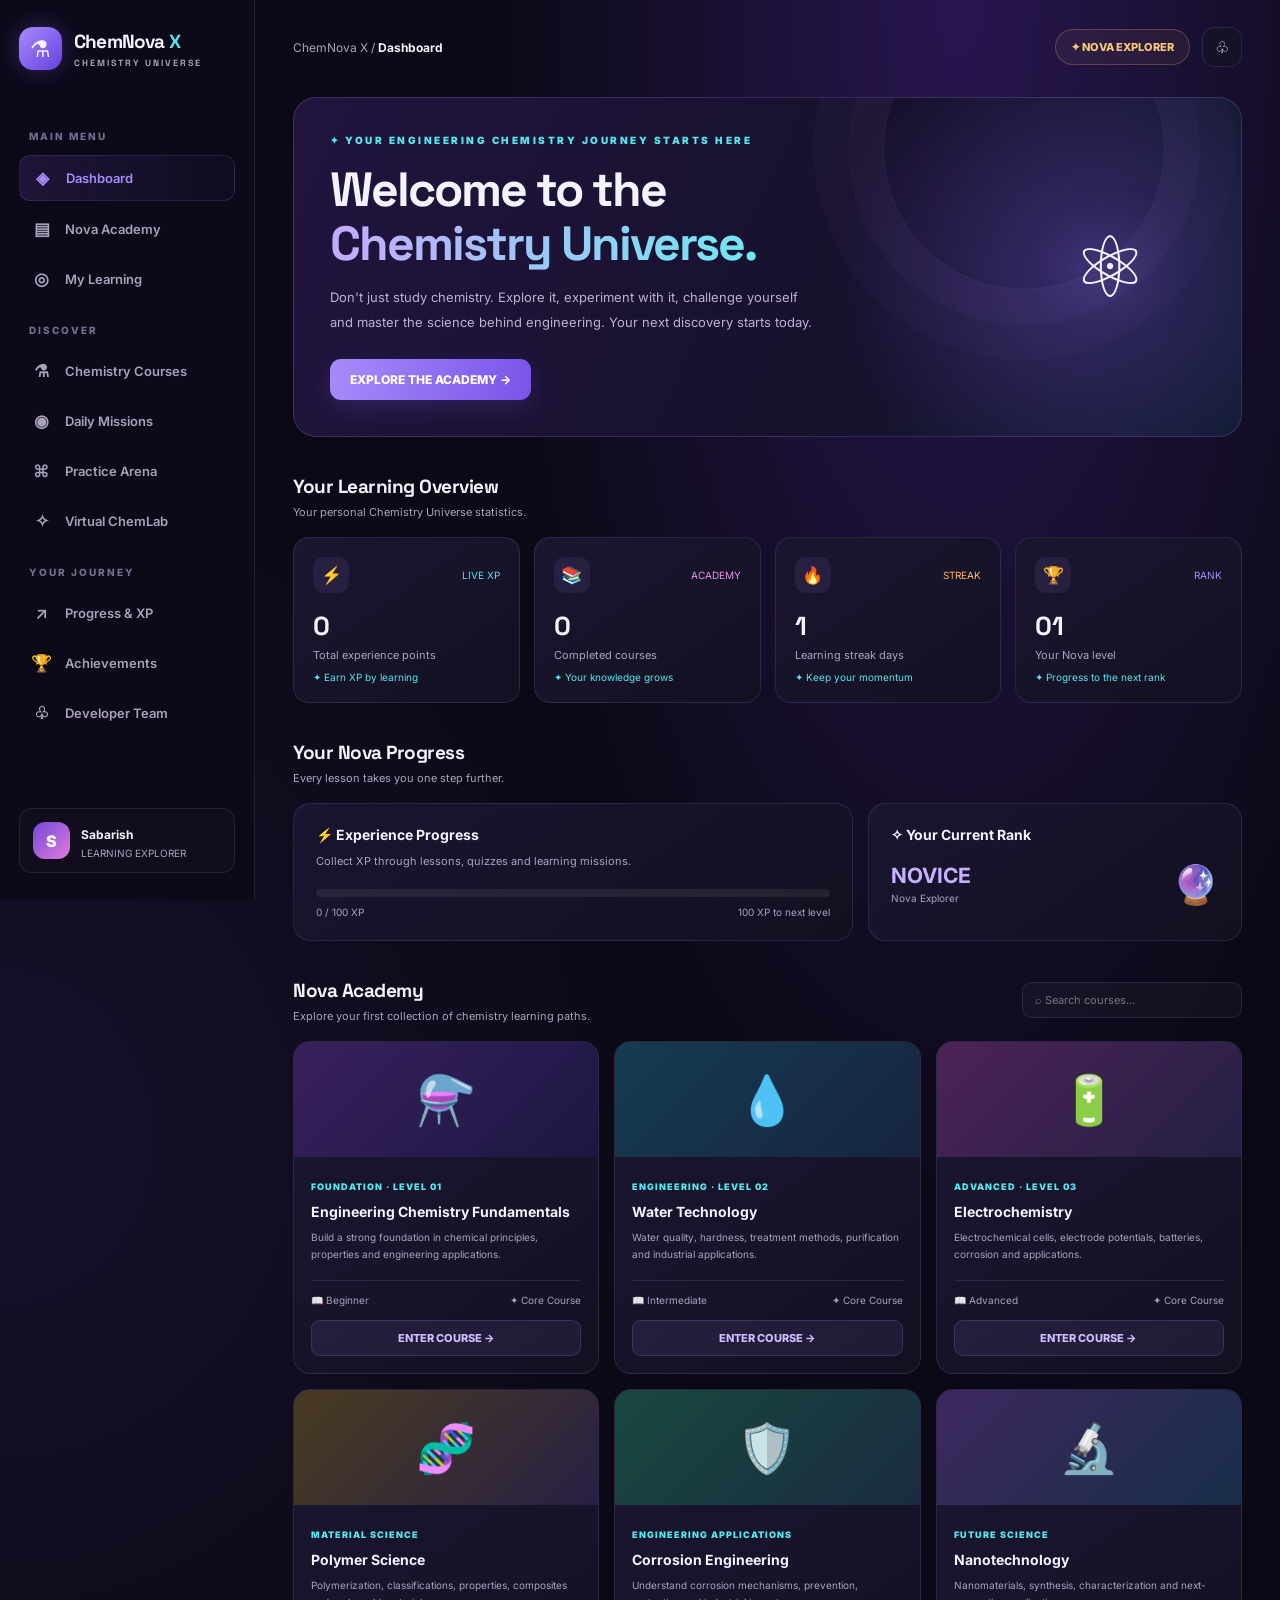
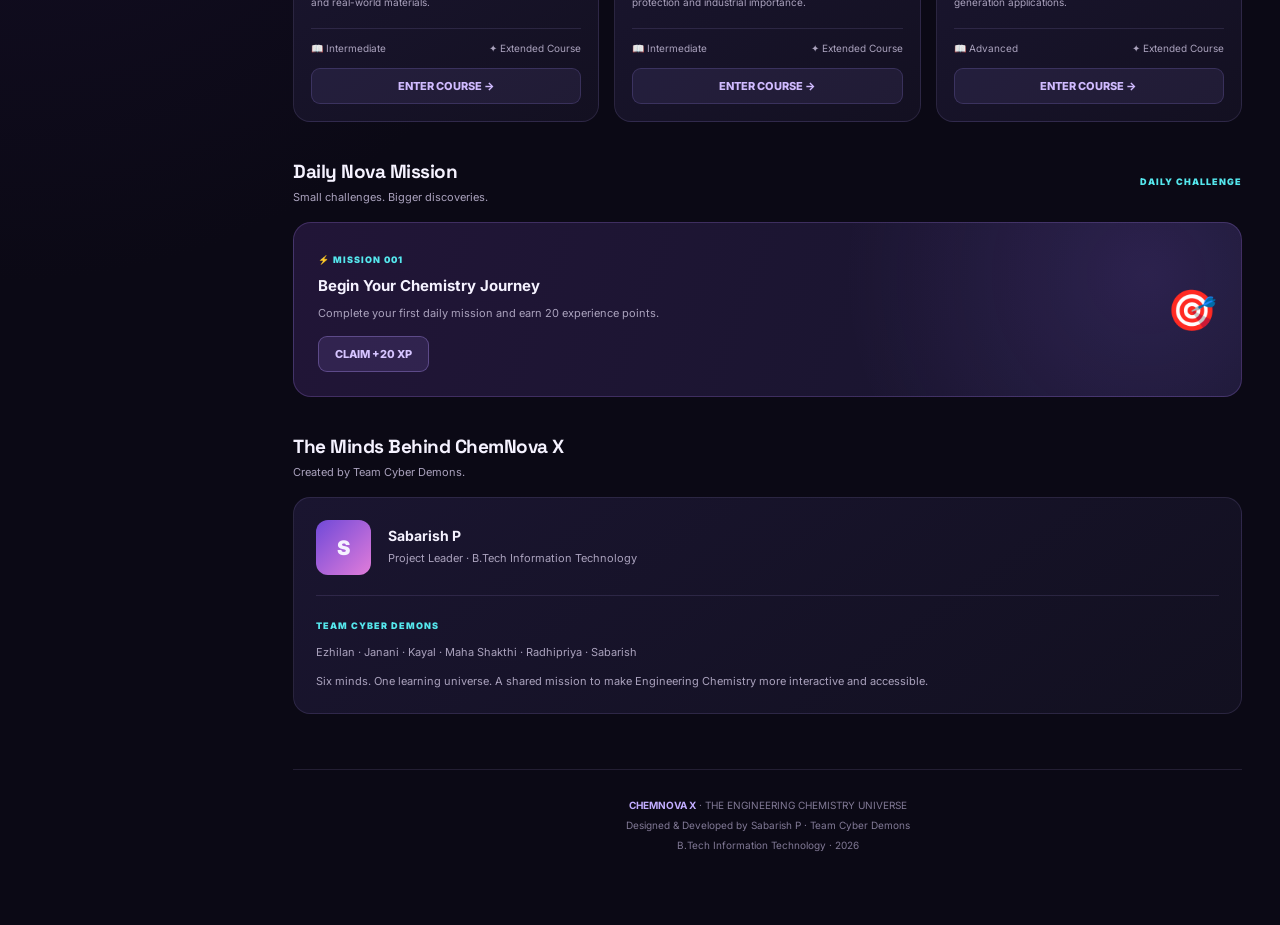
==== index.html @ a0d09ab0 "Create index.html" ====
<!DOCTYPE html>
<html lang="en">
<head>
<meta charset="UTF-8">
<meta name="viewport" content="width=device-width, initial-scale=1.0">
<meta name="theme-color" content="#100c20">
<title>ChemNova X | Engineering Chemistry Universe</title>

<style>
@import url('https://fonts.googleapis.com/css2?family=Inter:wght@400;500;600;700;800;900&family=Space+Grotesk:wght@400;500;600;700&display=swap');

:root {
  --bg:#0b0915;
  --panel:#151126;
  --panel2:#1c1732;
  --purple:#a78bfa;
  --violet:#8058f5;
  --cyan:#55e7ed;
  --pink:#ed91ed;
  --text:#f5f2ff;
  --muted:#aaa2bd;
  --border:rgba(193,169,255,.13);
}

* {margin:0;padding:0;box-sizing:border-box}

html {scroll-behavior:smooth}

body {
  background:
    radial-gradient(ellipse at 75% 0%,#281650 0%,transparent 35%),
    radial-gradient(ellipse at 0% 45%,#17102b 0%,transparent 38%),
    var(--bg);
  color:var(--text);
  font-family:Inter,sans-serif;
  min-height:100vh;
}

button,input {font:inherit}

button {cursor:pointer}

.app {
  display:flex;
  min-height:100vh;
}

/* SIDEBAR */

.sidebar {
  width:255px;
  height:100vh;
  position:fixed;
  top:0;
  left:0;
  padding:27px 19px;
  background:rgba(13,10,25,.94);
  border-right:1px solid var(--border);
  display:flex;
  flex-direction:column;
  z-index:10;
  overflow-y:auto;
}

.brand {
  display:flex;
  align-items:center;
  gap:12px;
  margin-bottom:40px;
}

.brand-icon {
  width:43px;
  height:43px;
  border-radius:14px;
  display:grid;
  place-items:center;
  font-size:23px;
  background:linear-gradient(135deg,#a78bfa,#6441df);
  box-shadow:0 0 25px #8b5cf655;
}

.brand-name {
  font-family:"Space Grotesk",sans-serif;
  font-weight:800;
  font-size:19px;
  letter-spacing:-.8px;
}

.brand-name span {color:var(--cyan)}

.brand small {
  display:block;
  font-size:9px;
  letter-spacing:2px;
  color:var(--muted);
  margin-top:3px;
}

.nav-label {
  font-size:10px;
  color:#766d91;
  letter-spacing:2px;
  font-weight:800;
  margin:20px 10px 10px;
}

.nav-link {
  display:flex;
  align-items:center;
  gap:13px;
  text-decoration:none;
  color:#a9a1bb;
  padding:12px;
  margin:3px 0;
  border-radius:11px;
  font-size:13px;
  font-weight:600;
  transition:.25s;
}

.nav-link:hover,.nav-link.active {
  background:linear-gradient(90deg,#8b5cf526,#8b5cf508);
  color:#d9c8ff;
  border:1px solid #a78bfa25;
}

.nav-link.active {color:var(--purple)}

.nav-icon {font-size:17px;width:21px;text-align:center}

.sidebar-bottom {
  margin-top:auto;
  padding-top:25px;
}

.profile-mini {
  display:flex;
  align-items:center;
  gap:11px;
  padding:13px;
  border:1px solid var(--border);
  border-radius:13px;
  background:#ffffff05;
}

.avatar {
  width:37px;
  height:37px;
  border-radius:12px;
  display:grid;
  place-items:center;
  background:linear-gradient(135deg,#7049d8,#e17cda);
  font-weight:900;
}

.profile-mini strong {font-size:12px}
.profile-mini small {display:block;color:var(--muted);font-size:10px;margin-top:4px}

/* MAIN */

.main {
  margin-left:255px;
  width:calc(100% - 255px);
  padding:27px 38px 45px;
  max-width:1700px;
}

.topbar {
  display:flex;
  align-items:center;
  justify-content:space-between;
  gap:15px;
  margin-bottom:30px;
}

.breadcrumb {
  color:var(--muted);
  font-size:12px;
}

.breadcrumb strong {color:var(--text)}

.top-actions {display:flex;align-items:center;gap:12px}

.icon-btn {
  width:40px;height:40px;
  border-radius:12px;
  border:1px solid var(--border);
  color:white;
  background:var(--panel);
}

.rank {
  border:1px solid #f6bd6740;
  color:#f7c878;
  background:#f6bd6710;
  border-radius:30px;
  padding:10px 15px;
  font-size:11px;
  font-weight:800;
}

/* HERO */

.hero {
  position:relative;
  overflow:hidden;
  min-height:290px;
  border:1px solid #b79aff32;
  border-radius:23px;
  padding:36px;
  background:
    radial-gradient(circle at 83% 50%,#8b5cf64b,transparent 30%),
    linear-gradient(115deg,#21143e,#17112d 58%,#121c34);
  display:flex;
  align-items:center;
  justify-content:space-between;
  gap:25px;
}

.hero::after {
  content:"";
  position:absolute;
  width:280px;height:280px;
  border:1px solid #bda7ff1a;
  border-radius:50%;
  right:8%;top:-90px;
  box-shadow:0 0 0 35px #bda7ff08,0 0 0 70px #bda7ff05;
}

.hero-content {position:relative;z-index:2;max-width:650px}

.eyebrow {
  color:var(--cyan);
  letter-spacing:2.5px;
  font-size:10px;
  font-weight:900;
  margin-bottom:17px;
}

.hero h1 {
  font-family:"Space Grotesk",sans-serif;
  font-size:clamp(30px,4vw,48px);
  line-height:1.13;
  letter-spacing:-2px;
  margin-bottom:14px;
}

.hero h1 span {
  background:linear-gradient(90deg,#c5aaff,#6fe8f0);
  background-clip:text;
  -webkit-background-clip:text;
  color:transparent;
}

.hero p {
  color:#bbb1d1;
  font-size:13px;
  line-height:1.9;
  max-width:490px;
}

.primary-btn {
  display:inline-block;
  margin-top:24px;
  padding:13px 20px;
  border:none;
  border-radius:11px;
  background:linear-gradient(100deg,#a78bfa,#7954e9);
  color:white;
  font-size:12px;
  font-weight:800;
  box-shadow:0 8px 25px #8b5cf633;
  transition:.2s;
}

.primary-btn:hover {transform:translateY(-3px);box-shadow:0 10px 30px #8b5cf655}

.hero-atom {
  position:relative;
  z-index:2;
  width:190px;
  height:190px;
  flex-shrink:0;
  display:grid;
  place-items:center;
  font-size:85px;
  filter:drop-shadow(0 0 28px #a78bfa99);
}

/* SECTION */

.section {margin-top:37px;scroll-margin-top:20px}

.section-head {
  display:flex;
  justify-content:space-between;
  align-items:center;
  gap:15px;
  margin-bottom:18px;
}

.section-head h2 {
  font-family:"Space Grotesk",sans-serif;
  font-size:19px;
  letter-spacing:-.5px;
}

.section-head p {font-size:11px;color:var(--muted);margin-top:6px}

.view-all {
  color:var(--cyan);
  text-decoration:none;
  font-size:11px;
  font-weight:700;
}

/* STATS */

.stats {
  display:grid;
  grid-template-columns:repeat(4,1fr);
  gap:14px;
}

.stat-card {
  background:linear-gradient(145deg,#1b1630,#131022);
  border:1px solid var(--border);
  border-radius:16px;
  padding:19px;
  transition:.25s;
}

.stat-card:hover {transform:translateY(-4px);border-color:#a78bfa66}

.stat-top {display:flex;justify-content:space-between;align-items:center}

.stat-icon {
  width:36px;height:36px;
  border-radius:11px;
  display:grid;
  place-items:center;
  background:#a78bfa18;
  font-size:17px;
}

.stat-card h3 {
  font-size:26px;
  font-family:"Space Grotesk",sans-serif;
  margin-top:16px;
}

.stat-card p {font-size:11px;color:var(--muted);margin-top:5px}

.stat-note {font-size:10px;color:var(--cyan);margin-top:9px}

/* PROGRESS */

.progress-layout {
  display:grid;
  grid-template-columns:1.5fr 1fr;
  gap:15px;
}

.panel {
  background:linear-gradient(145deg,#1a1530,#121020);
  border:1px solid var(--border);
  border-radius:17px;
  padding:22px;
}

.panel h3 {font-size:14px;margin-bottom:9px}
.panel-desc {font-size:11px;color:var(--muted);line-height:1.7}

.progress-line {
  height:8px;
  background:#ffffff12;
  border-radius:20px;
  overflow:hidden;
  margin:18px 0 9px;
}

.progress-fill {
  height:100%;
  width:0;
  background:linear-gradient(90deg,#8b5cf6,#55e7ed);
  border-radius:20px;
  transition:1s;
}

.progress-meta {display:flex;justify-content:space-between;font-size:10px;color:var(--muted)}

.xp-box {
  display:flex;
  justify-content:space-between;
  align-items:center;
  gap:10px;
  margin-top:18px;
}

.xp-box strong {font-size:21px;color:#c7b0ff}

.xp-box small {display:block;color:var(--muted);font-size:10px;margin-top:4px}

/* COURSES */

.course-grid {
  display:grid;
  grid-template-columns:repeat(3,1fr);
  gap:15px;
}

.course-card {
  background:linear-gradient(145deg,#1c1733,#131021);
  border:1px solid var(--border);
  border-radius:17px;
  overflow:hidden;
  transition:.25s;
}

.course-card:hover {transform:translateY(-5px);border-color:#a78bfa66}

.course-art {
  height:115px;
  display:grid;
  place-items:center;
  font-size:48px;
  position:relative;
  overflow:hidden;
}

.art1 {background:linear-gradient(135deg,#39205e,#1b1742)}
.art2 {background:linear-gradient(135deg,#153c50,#17243f)}
.art3 {background:linear-gradient(135deg,#4c2355,#242044)}
.art4 {background:linear-gradient(135deg,#493b20,#282044)}
.art5 {background:linear-gradient(135deg,#19483f,#192c40)}
.art6 {background:linear-gradient(135deg,#3e285f,#172e48)}

.course-content {padding:17px}

.tag {
  font-size:9px;
  letter-spacing:1px;
  font-weight:900;
  color:var(--cyan);
}

.course-content h3 {font-size:14px;margin:9px 0}
.course-content p {font-size:10px;color:var(--muted);line-height:1.7;min-height:35px}

.course-meta {
  display:flex;
  justify-content:space-between;
  margin-top:16px;
  padding-top:13px;
  border-top:1px solid var(--border);
  color:#aaa2bd;
  font-size:10px;
}

.course-action {
  display:block;
  text-decoration:none;
  text-align:center;
  margin-top:14px;
  padding:10px;
  border-radius:9px;
  background:#a78bfa17;
  border:1px solid #a78bfa30;
  color:#d0bbff;
  font-size:11px;
  font-weight:800;
}

.course-action:hover {background:#a78bfa30}

/* DAILY MISSION */

.mission {
  background:
    radial-gradient(circle at 90% 30%,#9b6aff26,transparent 35%),
    linear-gradient(110deg,#211537,#17152d);
  border:1px solid #b68aff38;
  border-radius:18px;
  padding:24px;
  display:flex;
  align-items:center;
  justify-content:space-between;
  gap:20px;
}

.mission h3 {font-size:15px;margin:9px 0}
.mission p {font-size:11px;color:var(--muted);line-height:1.8}
.mission-icon {font-size:40px}

.mission button {
  margin-top:13px;
  border:1px solid #b89aff55;
  background:#a78bfa20;
  color:#d6c4ff;
  padding:10px 16px;
  border-radius:9px;
  font-size:11px;
  font-weight:800;
}

.mission button:disabled {opacity:.5;cursor:default}

/* SEARCH */

.search {
  width:220px;
  background:#ffffff08;
  border:1px solid var(--border);
  border-radius:9px;
  padding:10px 12px;
  color:white;
  outline:none;
  font-size:11px;
}

.search:focus {border-color:var(--purple)}

/* FOOTER */

footer {
  text-align:center;
  border-top:1px solid var(--border);
  margin-top:55px;
  padding:25px 10px;
  color:#817995;
  font-size:10px;
  line-height:2;
}

footer strong {color:#c2adff}

/* MOBILE */

.menu-toggle {
  display:none;
  background:#1c1732;
  border:1px solid var(--border);
  color:white;
  padding:9px 12px;
  border-radius:9px;
}

@media(max-width:1100px) {
  .stats {grid-template-columns:repeat(2,1fr)}
  .course-grid {grid-template-columns:repeat(2,1fr)}
}

@media(max-width:760px) {
  .sidebar {
    transform:translateX(-100%);
    transition:.3s;
    box-shadow:15px 0 50px #0008;
  }
  .sidebar.open {transform:translateX(0)}
  .main {margin-left:0;width:100%;padding:19px 16px}
  .menu-toggle {display:block}
  .topbar {flex-wrap:wrap}
  .hero {padding:26px 21px;min-height:260px}
  .hero-atom {font-size:55px;width:90px}
  .hero h1 {font-size:32px}
  .progress-layout {grid-template-columns:1fr}
  .course-grid {grid-template-columns:1fr}
  .mission {align-items:flex-start}
  .search {width:145px}
}

@media(max-width:420px) {
  .stats {gap:9px}
  .stat-card {padding:13px}
  .stat-card h3 {font-size:22px}
  .hero-atom {display:none}
  .rank {font-size:9px;padding:9px}
}
</style>
</head>

<body>

<div class="app">

<!-- SIDEBAR -->
<aside class="sidebar" id="sidebar">

  <div class="brand">
    <div class="brand-icon">⚗</div>
    <div class="brand-name">
      ChemNova <span>X</span>
      <small>CHEMISTRY UNIVERSE</small>
    </div>
  </div>

  <div class="nav-label">MAIN MENU</div>

  <a href="#dashboard" class="nav-link active">
    <span class="nav-icon">◈</span> Dashboard
  </a>

  <a href="#academy" class="nav-link">
    <span class="nav-icon">▤</span> Nova Academy
  </a>

  <a href="#academy" class="nav-link">
    <span class="nav-icon">◎</span> My Learning
  </a>

  <div class="nav-label">DISCOVER</div>

  <a href="#academy" class="nav-link">
    <span class="nav-icon">⚗</span> Chemistry Courses
  </a>

  <a href="#mission" class="nav-link">
    <span class="nav-icon">◉</span> Daily Missions
  </a>

  <a href="#academy" class="nav-link">
    <span class="nav-icon">⌘</span> Practice Arena
  </a>

  <a href="#academy" class="nav-link">
    <span class="nav-icon">✧</span> Virtual ChemLab
  </a>

  <div class="nav-label">YOUR JOURNEY</div>

  <a href="#progress" class="nav-link">
    <span class="nav-icon">↗</span> Progress & XP
  </a>

  <a href="#progress" class="nav-link">
    <span class="nav-icon">🏆</span> Achievements
  </a>

  <a href="#team" class="nav-link">
    <span class="nav-icon">♧</span> Developer Team
  </a>

  <div class="sidebar-bottom">
    <div class="profile-mini">
      <div class="avatar">S</div>
      <div>
        <strong>Sabarish</strong>
        <small>LEARNING EXPLORER</small>
      </div>
    </div>
  </div>

</aside>

<!-- MAIN CONTENT -->
<main class="main" id="dashboard">

  <header class="topbar">
    <div style="display:flex;align-items:center;gap:13px">
      <button class="menu-toggle" onclick="toggleMenu()">☰</button>
      <div class="breadcrumb">ChemNova X / <strong>Dashboard</strong></div>
    </div>

    <div class="top-actions">
      <div class="rank">✦ NOVA EXPLORER</div>
      <button class="icon-btn" title="Your notifications">♧</button>
    </div>
  </header>

  <!-- HERO -->
  <section class="hero">
    <div class="hero-content">
      <div class="eyebrow">✦ YOUR ENGINEERING CHEMISTRY JOURNEY STARTS HERE</div>

      <h1>Welcome to the<br><span>Chemistry Universe.</span></h1>

      <p>
        Don't just study chemistry. Explore it, experiment with it,
        challenge yourself and master the science behind engineering.
        Your next discovery starts today.
      </p>

      <button class="primary-btn"
        onclick="document.getElementById('academy').scrollIntoView()">
        EXPLORE THE ACADEMY →
      </button>
    </div>

    <div class="hero-atom">⚛</div>
  </section>

  <!-- STATS -->
  <section class="section">
    <div class="section-head">
      <div>
        <h2>Your Learning Overview</h2>
        <p>Your personal Chemistry Universe statistics.</p>
      </div>
    </div>

    <div class="stats">

      <div class="stat-card">
        <div class="stat-top">
          <span class="stat-icon">⚡</span>
          <span style="color:var(--cyan);font-size:10px">LIVE XP</span>
        </div>
        <h3 id="xpStat">0</h3>
        <p>Total experience points</p>
        <div class="stat-note">✦ Earn XP by learning</div>
      </div>

      <div class="stat-card">
        <div class="stat-top">
          <span class="stat-icon">📚</span>
          <span style="color:var(--pink);font-size:10px">ACADEMY</span>
        </div>
        <h3 id="courseStat">0</h3>
        <p>Completed courses</p>
        <div class="stat-note">✦ Your knowledge grows</div>
      </div>

      <div class="stat-card">
        <div class="stat-top">
          <span class="stat-icon">🔥</span>
          <span style="color:#ffb76e;font-size:10px">STREAK</span>
        </div>
        <h3 id="streakStat">1</h3>
        <p>Learning streak days</p>
        <div class="stat-note">✦ Keep your momentum</div>
      </div>

      <div class="stat-card">
        <div class="stat-top">
          <span class="stat-icon">🏆</span>
          <span style="color:var(--purple);font-size:10px">RANK</span>
        </div>
        <h3 id="levelStat">01</h3>
        <p>Your Nova level</p>
        <div class="stat-note">✦ Progress to the next rank</div>
      </div>

    </div>
  </section>

  <!-- PROGRESS -->
  <section class="section" id="progress">
    <div class="section-head">
      <div>
        <h2>Your Nova Progress</h2>
        <p>Every lesson takes you one step further.</p>
      </div>
    </div>

    <div class="progress-layout">

      <div class="panel">
        <h3>⚡ Experience Progress</h3>
        <p class="panel-desc">Collect XP through lessons, quizzes and learning missions.</p>

        <div class="progress-line">
          <div class="progress-fill" id="xpBar"></div>
        </div>

        <div class="progress-meta">
          <span id="xpProgressText">0 XP</span>
          <span id="nextLevelText">100 XP to next level</span>
        </div>
      </div>

      <div class="panel">
        <h3>✧ Your Current Rank</h3>
        <div class="xp-box">
          <div>
            <strong id="rankName">NOVICE</strong>
            <small>Nova Explorer</small>
          </div>
          <div style="font-size:38px">🔮</div>
        </div>
      </div>

    </div>
  </section>

  <!-- COURSES -->
  <section class="section" id="academy">

    <div class="section-head">
      <div>
        <h2>Nova Academy</h2>
        <p>Explore your first collection of chemistry learning paths.</p>
      </div>
      <input class="search" id="courseSearch"
        type="search" placeholder="⌕ Search courses...">
    </div>

    <div class="course-grid" id="courseGrid">

      <article class="course-card" data-name="engineering chemistry fundamentals">
        <div class="course-art art1">⚗️</div>
        <div class="course-content">
          <span class="tag">FOUNDATION · LEVEL 01</span>
          <h3>Engineering Chemistry Fundamentals</h3>
          <p>Build a strong foundation in chemical principles, properties and engineering applications.</p>
          <div class="course-meta">
            <span>📖 Beginner</span><span>✦ Core Course</span>
          </div>
          <a href="#" class="course-action" onclick="comingSoon(event)">ENTER COURSE →</a>
        </div>
      </article>

      <article class="course-card" data-name="water technology">
        <div class="course-art art2">💧</div>
        <div class="course-content">
          <span class="tag">ENGINEERING · LEVEL 02</span>
          <h3>Water Technology</h3>
          <p>Water quality, hardness, treatment methods, purification and industrial applications.</p>
          <div class="course-meta">
            <span>📖 Intermediate</span><span>✦ Core Course</span>
          </div>
          <a href="#" class="course-action" onclick="comingSoon(event)">ENTER COURSE →</a>
        </div>
      </article>

      <article class="course-card" data-name="electrochemistry">
        <div class="course-art art3">🔋</div>
        <div class="course-content">
          <span class="tag">ADVANCED · LEVEL 03</span>
          <h3>Electrochemistry</h3>
          <p>Electrochemical cells, electrode potentials, batteries, corrosion and applications.</p>
          <div class="course-meta">
            <span>📖 Advanced</span><span>✦ Core Course</span>
          </div>
          <a href="#" class="course-action" onclick="comingSoon(event)">ENTER COURSE →</a>
        </div>
      </article>

      <article class="course-card" data-name="polymers">
        <div class="course-art art4">🧬</div>
        <div class="course-content">
          <span class="tag">MATERIAL SCIENCE</span>
          <h3>Polymer Science</h3>
          <p>Polymerization, classifications, properties, composites and real-world materials.</p>
          <div class="course-meta">
            <span>📖 Intermediate</span><span>✦ Extended Course</span>
          </div>
          <a href="#" class="course-action" onclick="comingSoon(event)">ENTER COURSE →</a>
        </div>
      </article>

      <article class="course-card" data-name="corrosion engineering">
        <div class="course-art art5">🛡️</div>
        <div class="course-content">
          <span class="tag">ENGINEERING APPLICATIONS</span>
          <h3>Corrosion Engineering</h3>
          <p>Understand corrosion mechanisms, prevention, protection and industrial importance.</p>
          <div class="course-meta">
            <span>📖 Intermediate</span><span>✦ Extended Course</span>
          </div>
          <a href="#" class="course-action" onclick="comingSoon(event)">ENTER COURSE →</a>
        </div>
      </article>

      <article class="course-card" data-name="nanotechnology">
        <div class="course-art art6">🔬</div>
        <div class="course-content">
          <span class="tag">FUTURE SCIENCE</span>
          <h3>Nanotechnology</h3>
          <p>Nanomaterials, synthesis, characterization and next-generation applications.</p>
          <div class="course-meta">
            <span>📖 Advanced</span><span>✦ Extended Course</span>
          </div>
          <a href="#" class="course-action" onclick="comingSoon(event)">ENTER COURSE →</a>
        </div>
      </article>

    </div>
  </section>

  <!-- DAILY MISSION -->
  <section class="section" id="mission">
    <div class="section-head">
      <div>
        <h2>Daily Nova Mission</h2>
        <p>Small challenges. Bigger discoveries.</p>
      </div>
      <span class="tag">DAILY CHALLENGE</span>
    </div>

    <div class="mission">
      <div>
        <span class="tag">⚡ MISSION 001</span>
        <h3>Begin Your Chemistry Journey</h3>
        <p>Complete your first daily mission and earn 20 experience points.</p>
        <button id="missionBtn" onclick="claimMission()">
          CLAIM +20 XP
        </button>
      </div>
      <div class="mission-icon">🎯</div>
    </div>
  </section>

  <!-- TEAM -->
  <section class="section" id="team">
    <div class="section-head">
      <div>
        <h2>The Minds Behind ChemNova X</h2>
        <p>Created by Team Cyber Demons.</p>
      </div>
    </div>

    <div class="panel">
      <div style="display:flex;align-items:center;gap:17px">
        <div class="avatar" style="width:55px;height:55px;font-size:20px">S</div>
        <div>
          <h3 style="margin-bottom:5px">Sabarish P</h3>
          <p class="panel-desc">Project Leader · B.Tech Information Technology</p>
        </div>
      </div>
      <div style="margin-top:20px;border-top:1px solid var(--border);padding-top:17px">
        <span class="tag">TEAM CYBER DEMONS</span>
        <p class="panel-desc" style="margin-top:10px">
          Ezhilan · Janani · Kayal · Maha Shakthi · Radhipriya · Sabarish
        </p>
        <p class="panel-desc" style="margin-top:10px">
          Six minds. One learning universe. A shared mission to make
          Engineering Chemistry more interactive and accessible.
        </p>
      </div>
    </div>
  </section>

  <footer>
    <strong>CHEMNOVA X</strong> · THE ENGINEERING CHEMISTRY UNIVERSE<br>
    Designed & Developed by Sabarish P · Team Cyber Demons<br>
    B.Tech Information Technology · 2026
  </footer>

</main>
</div>

<script>
/* MOBILE NAVIGATION */

function toggleMenu() {
  document.getElementById("sidebar").classList.toggle("open");
}

document.querySelectorAll(".nav-link").forEach(link => {
  link.addEventListener("click", () => {
    document.querySelectorAll(".nav-link").forEach(item =>
      item.classList.remove("active")
    );
    link.classList.add("active");
    document.getElementById("sidebar").classList.remove("open");
  });
});

/* LOCAL LEARNING PROFILE */

let xp = Number(localStorage.getItem("novaXP") || 0);
let missionDone = localStorage.getItem("novaMission") === "true";

function getLevel() {
  return Math.floor(xp / 100) + 1;
}

function updateDashboard() {
  const level = getLevel();
  const current = xp % 100;

  document.getElementById("xpStat").textContent = xp;
  document.getElementById("levelStat").textContent =
    String(level).padStart(2,"0");

  document.getElementById("xpBar").style.width = current + "%";
  document.getElementById("xpProgressText").textContent =
    current + " / 100 XP";

  document.getElementById("nextLevelText").textContent =
    (100 - current) + " XP to next level";

  let rank = "NOVICE";

  if(level >= 2) rank = "APPRENTICE";
  if(level >= 5) rank = "CHEM EXPLORER";
  if(level >= 10) rank = "MOLECULE MASTER";
  if(level >= 20) rank = "NOVA LEGEND";

  document.getElementById("rankName").textContent = rank;

  localStorage.setItem("novaXP",xp);

  if(missionDone) {
    document.getElementById("missionBtn").textContent = "MISSION COMPLETED ✓";
    document.getElementById("missionBtn").disabled = true;
  }
}

/* DAILY MISSION */

function claimMission() {
  if(missionDone) return;

  xp += 20;
  missionDone = true;

  localStorage.setItem("novaMission","true");
  updateDashboard();

  alert("Mission completed! +20 XP earned. Welcome to ChemNova X!");
}

/* COURSE SEARCH */

document.getElementById("courseSearch").addEventListener("input", function() {
  const query = this.value.toLowerCase();

  document.querySelectorAll(".course-card").forEach(card => {
    card.style.display =
      card.dataset.name.includes(query) ? "" : "none";
  });
});

/* PLACEHOLDER COURSE NAVIGATION */

function comingSoon(event) {
  event.preventDefault();
  alert("This learning module is part of the upcoming ChemNova X Academy expansion. Stay tuned!");
}

updateDashboard();
</script>

</body>
</html>
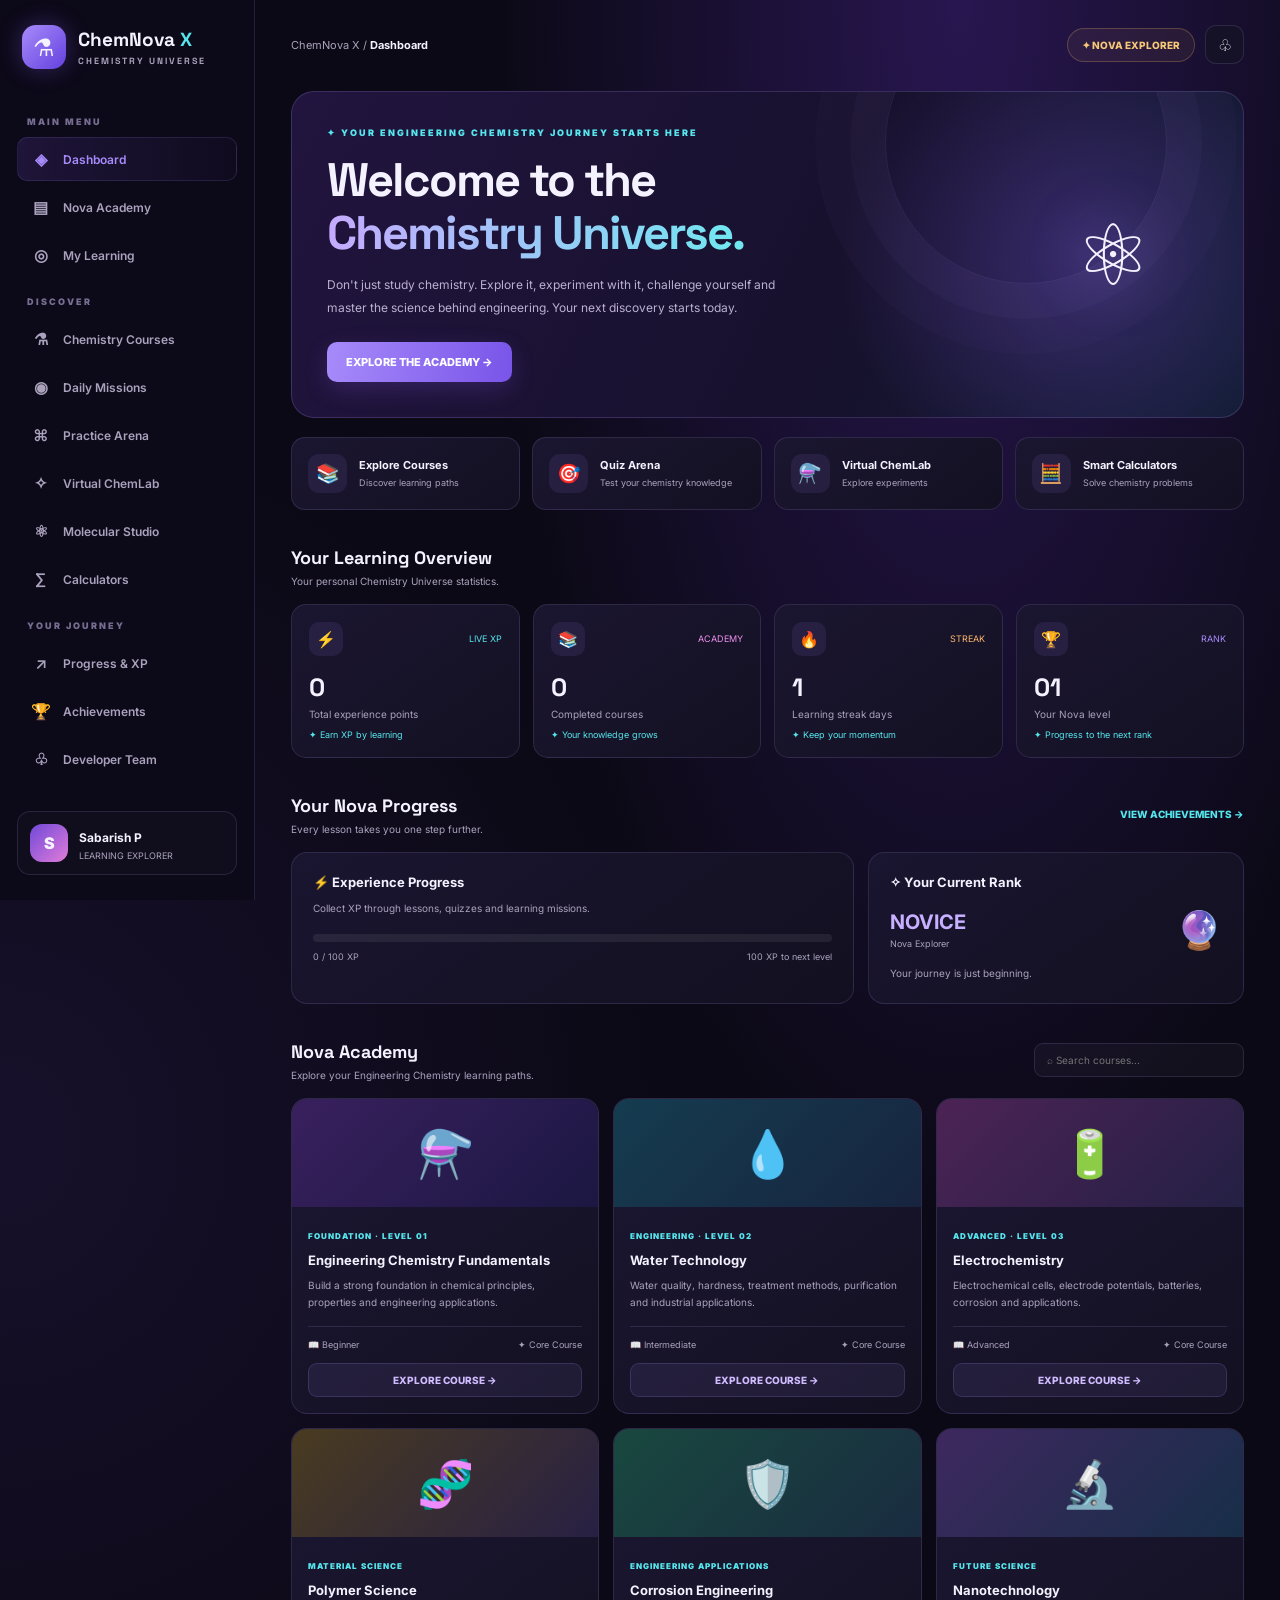
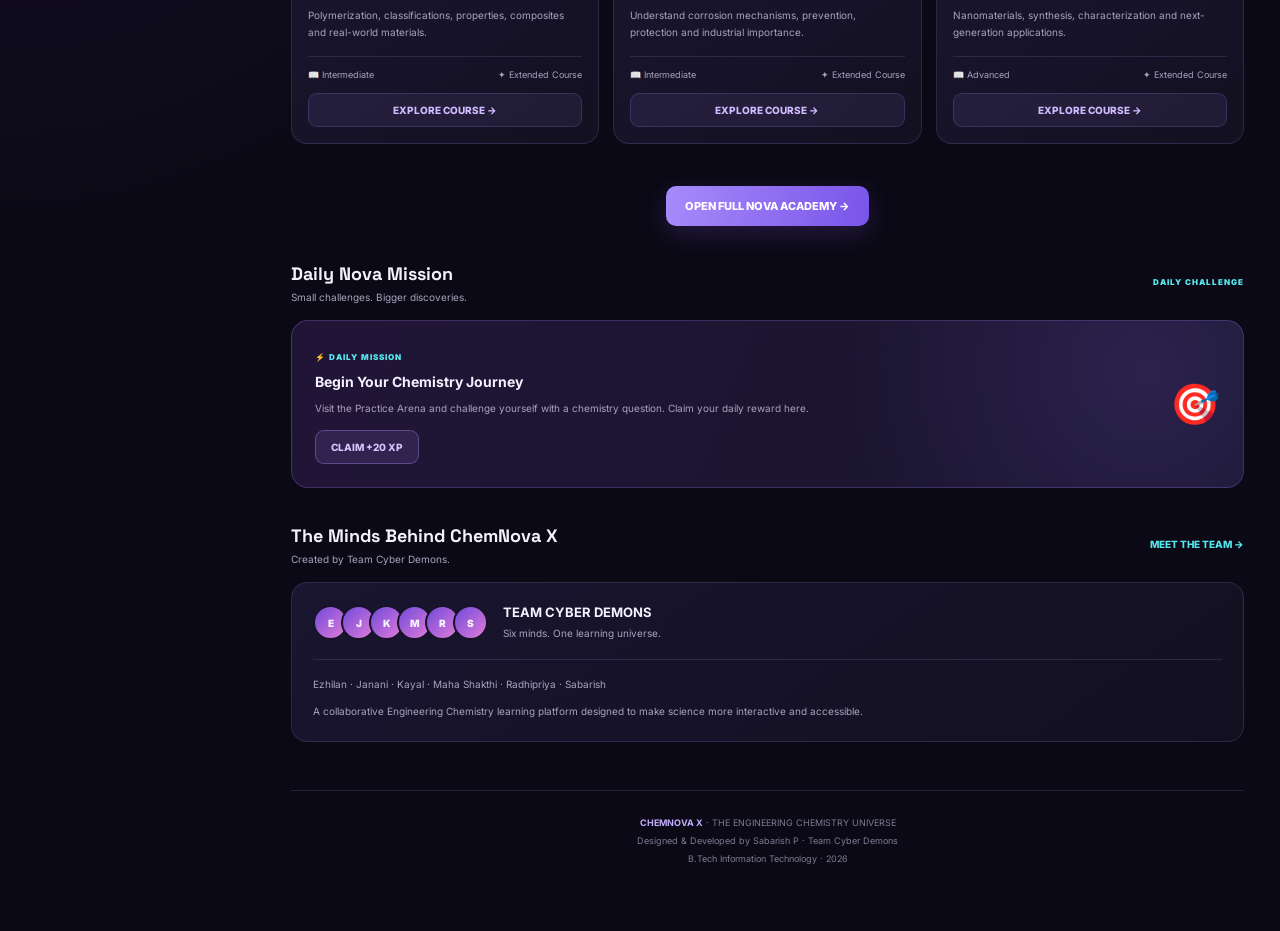
==== commit e6759428: "Update index.html" ====
--- a/index.html
+++ b/index.html
@@ -5,12 +5,15 @@
 <meta charset="UTF-8">
 <meta name="viewport" content="width=device-width, initial-scale=1.0">
 <meta name="theme-color" content="#100c20">
+<meta name="description" content="ChemNova X - An interactive Engineering Chemistry learning universe.">
 <title>ChemNova X | Engineering Chemistry Universe</title>
 
+<link rel="preconnect" href="https://fonts.googleapis.com">
+<link rel="preconnect" href="https://fonts.gstatic.com" crossorigin>
+<link href="https://fonts.googleapis.com/css2?family=Inter:wght@400;500;600;700;800;900&family=Space+Grotesk:wght@400;500;600;700&display=swap" rel="stylesheet">
+
 <style>
-@import url('https://fonts.googleapis.com/css2?family=Inter:wght@400;500;600;700;800;900&family=Space+Grotesk:wght@400;500;600;700&display=swap');
-
-:root {
+:root{
   --bg:#0b0915;
   --panel:#151126;
   --panel2:#1c1732;
@@ -20,14 +23,14 @@
   --pink:#ed91ed;
   --text:#f5f2ff;
   --muted:#aaa2bd;
-  --border:rgba(193,169,255,.13);
-}
-
-* {margin:0;padding:0;box-sizing:border-box}
-
-html {scroll-behavior:smooth}
-
-body {
+  --border:rgba(193,169,255,.14);
+  --gold:#f5c879;
+  --green:#6ee7b7;
+}
+
+*{margin:0;padding:0;box-sizing:border-box}
+html{scroll-behavior:smooth}
+body{
   background:
     radial-gradient(ellipse at 75% 0%,#281650 0%,transparent 35%),
     radial-gradient(ellipse at 0% 45%,#17102b 0%,transparent 38%),
@@ -36,181 +39,158 @@
   font-family:Inter,sans-serif;
   min-height:100vh;
 }
-
-button,input {font:inherit}
-
-button {cursor:pointer}
-
-.app {
-  display:flex;
-  min-height:100vh;
-}
+button,input{font:inherit}
+button{cursor:pointer}
+a{-webkit-tap-highlight-color:transparent}
+.app{display:flex;min-height:100vh}
 
 /* SIDEBAR */
 
-.sidebar {
+.sidebar{
   width:255px;
   height:100vh;
   position:fixed;
   top:0;
   left:0;
-  padding:27px 19px;
-  background:rgba(13,10,25,.94);
+  padding:25px 17px;
+  background:rgba(13,10,25,.97);
   border-right:1px solid var(--border);
   display:flex;
   flex-direction:column;
-  z-index:10;
+  z-index:100;
   overflow-y:auto;
-}
-
-.brand {
+  transition:transform .3s;
+}
+
+.brand{
   display:flex;
   align-items:center;
   gap:12px;
-  margin-bottom:40px;
-}
-
-.brand-icon {
-  width:43px;
-  height:43px;
+  margin-bottom:30px;
+  padding:0 5px;
+}
+.brand-icon{
+  width:44px;height:44px;
   border-radius:14px;
   display:grid;
   place-items:center;
-  font-size:23px;
+  font-size:24px;
   background:linear-gradient(135deg,#a78bfa,#6441df);
   box-shadow:0 0 25px #8b5cf655;
 }
-
-.brand-name {
+.brand-name{
   font-family:"Space Grotesk",sans-serif;
   font-weight:800;
   font-size:19px;
-  letter-spacing:-.8px;
-}
-
-.brand-name span {color:var(--cyan)}
-
-.brand small {
+}
+.brand-name span{color:var(--cyan)}
+.brand small{
   display:block;
   font-size:9px;
   letter-spacing:2px;
   color:var(--muted);
   margin-top:3px;
 }
-
-.nav-label {
-  font-size:10px;
+.nav-label{
+  font-size:9px;
   color:#766d91;
   letter-spacing:2px;
-  font-weight:800;
-  margin:20px 10px 10px;
-}
-
-.nav-link {
+  font-weight:900;
+  margin:17px 10px 8px;
+}
+.nav-link{
   display:flex;
   align-items:center;
-  gap:13px;
+  gap:12px;
   text-decoration:none;
-  color:#a9a1bb;
-  padding:12px;
-  margin:3px 0;
-  border-radius:11px;
-  font-size:13px;
+  color:#aaa2bd;
+  padding:11px 12px;
+  margin:2px 0;
+  border-radius:10px;
+  font-size:12px;
   font-weight:600;
-  transition:.25s;
-}
-
-.nav-link:hover,.nav-link.active {
+  border:1px solid transparent;
+  transition:.2s;
+}
+.nav-link:hover,.nav-link.active{
   background:linear-gradient(90deg,#8b5cf526,#8b5cf508);
   color:#d9c8ff;
-  border:1px solid #a78bfa25;
-}
-
-.nav-link.active {color:var(--purple)}
-
-.nav-icon {font-size:17px;width:21px;text-align:center}
-
-.sidebar-bottom {
-  margin-top:auto;
-  padding-top:25px;
-}
-
-.profile-mini {
+  border-color:#a78bfa25;
+}
+.nav-link.active{color:var(--purple)}
+.nav-icon{font-size:16px;width:21px;text-align:center}
+.sidebar-bottom{margin-top:auto;padding-top:20px}
+.profile-mini{
   display:flex;
   align-items:center;
   gap:11px;
-  padding:13px;
+  padding:12px;
   border:1px solid var(--border);
   border-radius:13px;
   background:#ffffff05;
 }
-
-.avatar {
-  width:37px;
-  height:37px;
+.avatar{
+  width:38px;height:38px;
   border-radius:12px;
   display:grid;
   place-items:center;
   background:linear-gradient(135deg,#7049d8,#e17cda);
   font-weight:900;
 }
-
-.profile-mini strong {font-size:12px}
-.profile-mini small {display:block;color:var(--muted);font-size:10px;margin-top:4px}
+.profile-mini strong{font-size:12px}
+.profile-mini small{
+  display:block;
+  color:var(--muted);
+  font-size:9px;
+  margin-top:4px;
+}
 
 /* MAIN */
 
-.main {
+.main{
   margin-left:255px;
   width:calc(100% - 255px);
-  padding:27px 38px 45px;
+  padding:25px 36px 40px;
   max-width:1700px;
 }
-
-.topbar {
+.topbar{
   display:flex;
   align-items:center;
   justify-content:space-between;
   gap:15px;
-  margin-bottom:30px;
-}
-
-.breadcrumb {
-  color:var(--muted);
-  font-size:12px;
-}
-
-.breadcrumb strong {color:var(--text)}
-
-.top-actions {display:flex;align-items:center;gap:12px}
-
-.icon-btn {
-  width:40px;height:40px;
-  border-radius:12px;
+  margin-bottom:27px;
+}
+.breadcrumb{color:var(--muted);font-size:11px}
+.breadcrumb strong{color:var(--text)}
+.top-actions{display:flex;align-items:center;gap:10px}
+.icon-btn{
+  width:39px;height:39px;
+  border-radius:11px;
   border:1px solid var(--border);
   color:white;
   background:var(--panel);
-}
-
-.rank {
+  transition:.2s;
+}
+.icon-btn:hover{border-color:var(--purple);background:var(--panel2)}
+.rank{
   border:1px solid #f6bd6740;
   color:#f7c878;
   background:#f6bd6710;
   border-radius:30px;
-  padding:10px 15px;
-  font-size:11px;
+  padding:10px 14px;
+  font-size:10px;
   font-weight:800;
 }
 
 /* HERO */
 
-.hero {
+.hero{
   position:relative;
   overflow:hidden;
-  min-height:290px;
+  min-height:285px;
   border:1px solid #b79aff32;
   border-radius:23px;
-  padding:36px;
+  padding:35px;
   background:
     radial-gradient(circle at 83% 50%,#8b5cf64b,transparent 30%),
     linear-gradient(115deg,#21143e,#17112d 58%,#121c34);
@@ -219,8 +199,7 @@
   justify-content:space-between;
   gap:25px;
 }
-
-.hero::after {
+.hero::after{
   content:"";
   position:absolute;
   width:280px;height:280px;
@@ -228,318 +207,467 @@
   border-radius:50%;
   right:8%;top:-90px;
   box-shadow:0 0 0 35px #bda7ff08,0 0 0 70px #bda7ff05;
-}
-
-.hero-content {position:relative;z-index:2;max-width:650px}
-
-.eyebrow {
+  pointer-events:none;
+}
+.hero-content{position:relative;z-index:2;max-width:650px}
+.eyebrow{
   color:var(--cyan);
-  letter-spacing:2.5px;
-  font-size:10px;
+  letter-spacing:2px;
+  font-size:9px;
   font-weight:900;
-  margin-bottom:17px;
-}
-
-.hero h1 {
+  margin-bottom:16px;
+}
+.hero h1{
   font-family:"Space Grotesk",sans-serif;
-  font-size:clamp(30px,4vw,48px);
+  font-size:clamp(30px,4vw,47px);
   line-height:1.13;
   letter-spacing:-2px;
   margin-bottom:14px;
 }
-
-.hero h1 span {
+.hero h1 span{
   background:linear-gradient(90deg,#c5aaff,#6fe8f0);
   background-clip:text;
   -webkit-background-clip:text;
   color:transparent;
 }
-
-.hero p {
+.hero p{
   color:#bbb1d1;
-  font-size:13px;
+  font-size:12px;
   line-height:1.9;
   max-width:490px;
 }
-
-.primary-btn {
+.primary-btn{
   display:inline-block;
-  margin-top:24px;
-  padding:13px 20px;
+  margin-top:22px;
+  padding:13px 19px;
   border:none;
-  border-radius:11px;
+  border-radius:10px;
   background:linear-gradient(100deg,#a78bfa,#7954e9);
   color:white;
-  font-size:12px;
+  font-size:11px;
   font-weight:800;
   box-shadow:0 8px 25px #8b5cf633;
   transition:.2s;
-}
-
-.primary-btn:hover {transform:translateY(-3px);box-shadow:0 10px 30px #8b5cf655}
-
-.hero-atom {
+  text-decoration:none;
+}
+.primary-btn:hover{transform:translateY(-3px)}
+.hero-atom{
   position:relative;
   z-index:2;
-  width:190px;
-  height:190px;
+  width:190px;height:190px;
   flex-shrink:0;
   display:grid;
   place-items:center;
   font-size:85px;
   filter:drop-shadow(0 0 28px #a78bfa99);
+  animation:float 4s ease-in-out infinite;
+}
+@keyframes float{
+  0%,100%{transform:translateY(0)}
+  50%{transform:translateY(-12px)}
+}
+
+/* QUICK ACTIONS */
+
+.quick-grid{
+  display:grid;
+  grid-template-columns:repeat(4,1fr);
+  gap:12px;
+  margin-top:19px;
+}
+.quick-card{
+  text-decoration:none;
+  color:var(--text);
+  background:linear-gradient(145deg,#1b1630,#131022);
+  border:1px solid var(--border);
+  border-radius:14px;
+  padding:16px;
+  display:flex;
+  align-items:center;
+  gap:12px;
+  transition:.2s;
+}
+.quick-card:hover{
+  transform:translateY(-3px);
+  border-color:#a78bfa70;
+  background:#211a3b;
+}
+.quick-icon{
+  width:39px;height:39px;
+  border-radius:11px;
+  display:grid;
+  place-items:center;
+  font-size:19px;
+  background:#a78bfa18;
+}
+.quick-card strong{font-size:11px;display:block}
+.quick-card small{
+  color:var(--muted);
+  font-size:9px;
+  display:block;
+  margin-top:5px;
 }
 
 /* SECTION */
 
-.section {margin-top:37px;scroll-margin-top:20px}
-
-.section-head {
+.section{margin-top:36px;scroll-margin-top:20px}
+.section-head{
   display:flex;
   justify-content:space-between;
   align-items:center;
   gap:15px;
-  margin-bottom:18px;
-}
-
-.section-head h2 {
+  margin-bottom:17px;
+}
+.section-head h2{
   font-family:"Space Grotesk",sans-serif;
-  font-size:19px;
-  letter-spacing:-.5px;
-}
-
-.section-head p {font-size:11px;color:var(--muted);margin-top:6px}
-
-.view-all {
+  font-size:18px;
+}
+.section-head p{
+  font-size:10px;
+  color:var(--muted);
+  margin-top:6px;
+}
+.view-all{
   color:var(--cyan);
   text-decoration:none;
-  font-size:11px;
-  font-weight:700;
-}
+  font-size:10px;
+  font-weight:800;
+}
+.view-all:hover{text-decoration:underline}
 
 /* STATS */
 
-.stats {
+.stats{
   display:grid;
   grid-template-columns:repeat(4,1fr);
-  gap:14px;
-}
-
-.stat-card {
+  gap:13px;
+}
+.stat-card{
   background:linear-gradient(145deg,#1b1630,#131022);
   border:1px solid var(--border);
-  border-radius:16px;
-  padding:19px;
-  transition:.25s;
-}
-
-.stat-card:hover {transform:translateY(-4px);border-color:#a78bfa66}
-
-.stat-top {display:flex;justify-content:space-between;align-items:center}
-
-.stat-icon {
-  width:36px;height:36px;
-  border-radius:11px;
+  border-radius:15px;
+  padding:17px;
+  transition:.2s;
+}
+.stat-card:hover{transform:translateY(-3px);border-color:#a78bfa66}
+.stat-top{display:flex;justify-content:space-between;align-items:center}
+.stat-icon{
+  width:34px;height:34px;
+  border-radius:10px;
   display:grid;
   place-items:center;
   background:#a78bfa18;
-  font-size:17px;
-}
-
-.stat-card h3 {
-  font-size:26px;
+  font-size:16px;
+}
+.stat-card h3{
+  font-size:25px;
   font-family:"Space Grotesk",sans-serif;
-  margin-top:16px;
-}
-
-.stat-card p {font-size:11px;color:var(--muted);margin-top:5px}
-
-.stat-note {font-size:10px;color:var(--cyan);margin-top:9px}
+  margin-top:15px;
+}
+.stat-card p{font-size:10px;color:var(--muted);margin-top:5px}
+.stat-note{font-size:9px;color:var(--cyan);margin-top:9px}
 
 /* PROGRESS */
 
-.progress-layout {
+.progress-layout{
   display:grid;
   grid-template-columns:1.5fr 1fr;
-  gap:15px;
-}
-
-.panel {
+  gap:14px;
+}
+.panel{
   background:linear-gradient(145deg,#1a1530,#121020);
   border:1px solid var(--border);
-  border-radius:17px;
-  padding:22px;
-}
-
-.panel h3 {font-size:14px;margin-bottom:9px}
-.panel-desc {font-size:11px;color:var(--muted);line-height:1.7}
-
-.progress-line {
+  border-radius:16px;
+  padding:21px;
+}
+.panel h3{font-size:13px;margin-bottom:9px}
+.panel-desc{font-size:10px;color:var(--muted);line-height:1.8}
+.progress-line{
   height:8px;
   background:#ffffff12;
   border-radius:20px;
   overflow:hidden;
-  margin:18px 0 9px;
-}
-
-.progress-fill {
+  margin:17px 0 9px;
+}
+.progress-fill{
   height:100%;
   width:0;
   background:linear-gradient(90deg,#8b5cf6,#55e7ed);
   border-radius:20px;
   transition:1s;
 }
-
-.progress-meta {display:flex;justify-content:space-between;font-size:10px;color:var(--muted)}
-
-.xp-box {
+.progress-meta{
+  display:flex;
+  justify-content:space-between;
+  gap:10px;
+  font-size:9px;
+  color:var(--muted);
+}
+.xp-box{
   display:flex;
   justify-content:space-between;
   align-items:center;
   gap:10px;
-  margin-top:18px;
-}
-
-.xp-box strong {font-size:21px;color:#c7b0ff}
-
-.xp-box small {display:block;color:var(--muted);font-size:10px;margin-top:4px}
+  margin-top:17px;
+}
+.xp-box strong{font-size:20px;color:#c7b0ff}
+.xp-box small{
+  display:block;
+  color:var(--muted);
+  font-size:9px;
+  margin-top:4px;
+}
 
 /* COURSES */
 
-.course-grid {
+.course-grid{
   display:grid;
   grid-template-columns:repeat(3,1fr);
-  gap:15px;
-}
-
-.course-card {
+  gap:14px;
+}
+.course-card{
   background:linear-gradient(145deg,#1c1733,#131021);
   border:1px solid var(--border);
-  border-radius:17px;
+  border-radius:16px;
   overflow:hidden;
   transition:.25s;
 }
-
-.course-card:hover {transform:translateY(-5px);border-color:#a78bfa66}
-
-.course-art {
-  height:115px;
+.course-card:hover{
+  transform:translateY(-4px);
+  border-color:#a78bfa70;
+}
+.course-art{
+  height:108px;
   display:grid;
   place-items:center;
-  font-size:48px;
+  font-size:46px;
   position:relative;
-  overflow:hidden;
-}
-
-.art1 {background:linear-gradient(135deg,#39205e,#1b1742)}
-.art2 {background:linear-gradient(135deg,#153c50,#17243f)}
-.art3 {background:linear-gradient(135deg,#4c2355,#242044)}
-.art4 {background:linear-gradient(135deg,#493b20,#282044)}
-.art5 {background:linear-gradient(135deg,#19483f,#192c40)}
-.art6 {background:linear-gradient(135deg,#3e285f,#172e48)}
-
-.course-content {padding:17px}
-
-.tag {
-  font-size:9px;
+}
+.art1{background:linear-gradient(135deg,#39205e,#1b1742)}
+.art2{background:linear-gradient(135deg,#153c50,#17243f)}
+.art3{background:linear-gradient(135deg,#4c2355,#242044)}
+.art4{background:linear-gradient(135deg,#493b20,#282044)}
+.art5{background:linear-gradient(135deg,#19483f,#192c40)}
+.art6{background:linear-gradient(135deg,#3e285f,#172e48)}
+.course-content{padding:16px}
+.tag{
+  font-size:8px;
   letter-spacing:1px;
   font-weight:900;
   color:var(--cyan);
 }
-
-.course-content h3 {font-size:14px;margin:9px 0}
-.course-content p {font-size:10px;color:var(--muted);line-height:1.7;min-height:35px}
-
-.course-meta {
+.course-content h3{font-size:13px;margin:9px 0}
+.course-content p{
+  font-size:10px;
+  color:var(--muted);
+  line-height:1.7;
+  min-height:35px;
+}
+.course-meta{
   display:flex;
   justify-content:space-between;
-  margin-top:16px;
-  padding-top:13px;
+  gap:5px;
+  margin-top:14px;
+  padding-top:12px;
   border-top:1px solid var(--border);
   color:#aaa2bd;
-  font-size:10px;
-}
-
-.course-action {
+  font-size:9px;
+}
+.course-action{
   display:block;
+  width:100%;
   text-decoration:none;
   text-align:center;
-  margin-top:14px;
+  margin-top:13px;
   padding:10px;
   border-radius:9px;
   background:#a78bfa17;
   border:1px solid #a78bfa30;
   color:#d0bbff;
-  font-size:11px;
+  font-size:10px;
   font-weight:800;
-}
-
-.course-action:hover {background:#a78bfa30}
-
-/* DAILY MISSION */
-
-.mission {
-  background:
-    radial-gradient(circle at 90% 30%,#9b6aff26,transparent 35%),
-    linear-gradient(110deg,#211537,#17152d);
-  border:1px solid #b68aff38;
-  border-radius:18px;
-  padding:24px;
-  display:flex;
-  align-items:center;
-  justify-content:space-between;
-  gap:20px;
-}
-
-.mission h3 {font-size:15px;margin:9px 0}
-.mission p {font-size:11px;color:var(--muted);line-height:1.8}
-.mission-icon {font-size:40px}
-
-.mission button {
-  margin-top:13px;
-  border:1px solid #b89aff55;
-  background:#a78bfa20;
-  color:#d6c4ff;
-  padding:10px 16px;
-  border-radius:9px;
-  font-size:11px;
-  font-weight:800;
-}
-
-.mission button:disabled {opacity:.5;cursor:default}
-
-/* SEARCH */
-
-.search {
-  width:220px;
+  transition:.2s;
+}
+.course-action:hover{background:#a78bfa35}
+.search{
+  width:210px;
   background:#ffffff08;
   border:1px solid var(--border);
   border-radius:9px;
   padding:10px 12px;
   color:white;
   outline:none;
+  font-size:10px;
+}
+.search:focus{border-color:var(--purple)}
+.empty-search{
+  display:none;
+  text-align:center;
+  padding:30px;
+  color:var(--muted);
+  border:1px dashed var(--border);
+  border-radius:13px;
   font-size:11px;
 }
 
-.search:focus {border-color:var(--purple)}
+/* DAILY MISSION */
+
+.mission{
+  background:
+    radial-gradient(circle at 90% 30%,#9b6aff26,transparent 35%),
+    linear-gradient(110deg,#211537,#17152d);
+  border:1px solid #b68aff38;
+  border-radius:17px;
+  padding:23px;
+  display:flex;
+  align-items:center;
+  justify-content:space-between;
+  gap:20px;
+}
+.mission h3{font-size:14px;margin:9px 0}
+.mission p{font-size:10px;color:var(--muted);line-height:1.8}
+.mission-icon{font-size:40px}
+.mission button{
+  margin-top:13px;
+  border:1px solid #b89aff55;
+  background:#a78bfa20;
+  color:#d6c4ff;
+  padding:10px 15px;
+  border-radius:9px;
+  font-size:10px;
+  font-weight:800;
+}
+.mission button:disabled{opacity:.5;cursor:default}
+
+/* TEAM */
+
+.team-strip{
+  display:flex;
+  align-items:center;
+  gap:15px;
+}
+.team-avatars{display:flex}
+.team-avatars span{
+  width:35px;height:35px;
+  border-radius:50%;
+  border:2px solid #171329;
+  display:grid;
+  place-items:center;
+  margin-left:-7px;
+  background:linear-gradient(135deg,#7049d8,#e17cda);
+  font-size:10px;
+  font-weight:900;
+}
+.team-avatars span:first-child{margin-left:0}
+
+/* MODAL */
+
+.modal{
+  position:fixed;
+  inset:0;
+  background:#05030bcc;
+  z-index:200;
+  display:none;
+  align-items:center;
+  justify-content:center;
+  padding:18px;
+  backdrop-filter:blur(8px);
+}
+.modal.show{display:flex}
+.modal-box{
+  width:100%;
+  max-width:550px;
+  max-height:85vh;
+  overflow:auto;
+  background:#17132a;
+  border:1px solid #b69aff50;
+  border-radius:19px;
+  padding:25px;
+  box-shadow:0 25px 90px #0009;
+}
+.modal-head{
+  display:flex;
+  justify-content:space-between;
+  align-items:flex-start;
+  gap:15px;
+}
+.modal-head h2{
+  font-family:"Space Grotesk",sans-serif;
+  font-size:21px;
+}
+.close-btn{
+  width:34px;height:34px;
+  border:1px solid var(--border);
+  border-radius:9px;
+  color:white;
+  background:#ffffff0a;
+}
+.modal-description{
+  font-size:11px;
+  color:var(--muted);
+  line-height:1.8;
+  margin-top:13px;
+}
+.modal-topics{margin-top:20px}
+.modal-topics h3{font-size:12px;margin-bottom:10px}
+.topic-item{
+  padding:11px 12px;
+  background:#ffffff06;
+  border:1px solid var(--border);
+  border-radius:9px;
+  font-size:10px;
+  color:#ded5f3;
+  margin-top:7px;
+}
+.modal-actions{display:flex;gap:10px;flex-wrap:wrap;margin-top:20px}
+.secondary-btn{
+  border:1px solid var(--border);
+  color:#d5c7f5;
+  background:#ffffff08;
+  border-radius:9px;
+  padding:12px 15px;
+  font-size:10px;
+  font-weight:800;
+  text-decoration:none;
+}
+
+/* TOAST */
+
+.toast{
+  position:fixed;
+  bottom:24px;
+  right:24px;
+  background:#211a39;
+  border:1px solid #a78bfa66;
+  color:white;
+  padding:14px 18px;
+  border-radius:11px;
+  font-size:11px;
+  z-index:300;
+  opacity:0;
+  transform:translateY(15px);
+  pointer-events:none;
+  transition:.3s;
+  box-shadow:0 10px 35px #0008;
+}
+.toast.show{opacity:1;transform:translateY(0)}
 
 /* FOOTER */
 
-footer {
+footer{
   text-align:center;
   border-top:1px solid var(--border);
-  margin-top:55px;
-  padding:25px 10px;
+  margin-top:48px;
+  padding:23px 10px;
   color:#817995;
-  font-size:10px;
+  font-size:9px;
   line-height:2;
 }
-
-footer strong {color:#c2adff}
+footer strong{color:#c2adff}
 
 /* MOBILE */
 
-.menu-toggle {
+.menu-toggle{
   display:none;
   background:#1c1732;
   border:1px solid var(--border);
@@ -547,42 +675,50 @@
   padding:9px 12px;
   border-radius:9px;
 }
-
-@media(max-width:1100px) {
-  .stats {grid-template-columns:repeat(2,1fr)}
-  .course-grid {grid-template-columns:repeat(2,1fr)}
-}
-
-@media(max-width:760px) {
-  .sidebar {
-    transform:translateX(-100%);
-    transition:.3s;
-    box-shadow:15px 0 50px #0008;
-  }
-  .sidebar.open {transform:translateX(0)}
-  .main {margin-left:0;width:100%;padding:19px 16px}
-  .menu-toggle {display:block}
-  .topbar {flex-wrap:wrap}
-  .hero {padding:26px 21px;min-height:260px}
-  .hero-atom {font-size:55px;width:90px}
-  .hero h1 {font-size:32px}
-  .progress-layout {grid-template-columns:1fr}
-  .course-grid {grid-template-columns:1fr}
-  .mission {align-items:flex-start}
-  .search {width:145px}
-}
-
-@media(max-width:420px) {
-  .stats {gap:9px}
-  .stat-card {padding:13px}
-  .stat-card h3 {font-size:22px}
-  .hero-atom {display:none}
-  .rank {font-size:9px;padding:9px}
+.sidebar-overlay{
+  display:none;
+  position:fixed;
+  inset:0;
+  background:#0009;
+  z-index:90;
+}
+.sidebar-overlay.show{display:block}
+
+@media(max-width:1100px){
+  .stats{grid-template-columns:repeat(2,1fr)}
+  .course-grid{grid-template-columns:repeat(2,1fr)}
+  .quick-grid{grid-template-columns:repeat(2,1fr)}
+}
+@media(max-width:760px){
+  .sidebar{transform:translateX(-100%)}
+  .sidebar.open{transform:translateX(0)}
+  .main{margin-left:0;width:100%;padding:17px 15px}
+  .menu-toggle{display:block}
+  .topbar{flex-wrap:wrap}
+  .hero{padding:25px 20px;min-height:250px}
+  .hero-atom{font-size:55px;width:90px}
+  .hero h1{font-size:31px}
+  .progress-layout{grid-template-columns:1fr}
+  .course-grid{grid-template-columns:1fr}
+  .mission{align-items:flex-start}
+  .search{width:145px}
+  .section-head{align-items:flex-start}
+}
+@media(max-width:420px){
+  .stats{gap:9px}
+  .stat-card{padding:12px}
+  .stat-card h3{font-size:21px}
+  .hero-atom{display:none}
+  .rank{font-size:8px;padding:9px}
+  .quick-card{padding:12px}
+  .quick-card strong{font-size:10px}
 }
 </style>
 </head>
 
 <body>
+
+<div class="sidebar-overlay" id="sidebarOverlay" onclick="toggleMenu()"></div>
 
 <div class="app">
 
@@ -599,21 +735,21 @@
 
   <div class="nav-label">MAIN MENU</div>
 
-  <a href="#dashboard" class="nav-link active">
+  <a href="index.html" class="nav-link active">
     <span class="nav-icon">◈</span> Dashboard
   </a>
 
-  <a href="#academy" class="nav-link">
+  <a href="academy.html" class="nav-link">
     <span class="nav-icon">▤</span> Nova Academy
   </a>
 
-  <a href="#academy" class="nav-link">
+  <a href="learn.html" class="nav-link">
     <span class="nav-icon">◎</span> My Learning
   </a>
 
   <div class="nav-label">DISCOVER</div>
 
-  <a href="#academy" class="nav-link">
+  <a href="academy.html" class="nav-link">
     <span class="nav-icon">⚗</span> Chemistry Courses
   </a>
 
@@ -621,12 +757,20 @@
     <span class="nav-icon">◉</span> Daily Missions
   </a>
 
-  <a href="#academy" class="nav-link">
+  <a href="practice.html" class="nav-link">
     <span class="nav-icon">⌘</span> Practice Arena
   </a>
 
-  <a href="#academy" class="nav-link">
+  <a href="chemlab.html" class="nav-link">
     <span class="nav-icon">✧</span> Virtual ChemLab
+  </a>
+
+  <a href="molecular.html" class="nav-link">
+    <span class="nav-icon">⚛</span> Molecular Studio
+  </a>
+
+  <a href="calculators.html" class="nav-link">
+    <span class="nav-icon">∑</span> Calculators
   </a>
 
   <div class="nav-label">YOUR JOURNEY</div>
@@ -635,11 +779,11 @@
     <span class="nav-icon">↗</span> Progress & XP
   </a>
 
-  <a href="#progress" class="nav-link">
+  <a href="achievements.html" class="nav-link">
     <span class="nav-icon">🏆</span> Achievements
   </a>
 
-  <a href="#team" class="nav-link">
+  <a href="team.html" class="nav-link">
     <span class="nav-icon">♧</span> Developer Team
   </a>
 
@@ -647,7 +791,7 @@
     <div class="profile-mini">
       <div class="avatar">S</div>
       <div>
-        <strong>Sabarish</strong>
+        <strong>Sabarish P</strong>
         <small>LEARNING EXPLORER</small>
       </div>
     </div>
@@ -655,7 +799,7 @@
 
 </aside>
 
-<!-- MAIN CONTENT -->
+<!-- MAIN -->
 <main class="main" id="dashboard">
 
   <header class="topbar">
@@ -666,7 +810,7 @@
 
     <div class="top-actions">
       <div class="rank">✦ NOVA EXPLORER</div>
-      <button class="icon-btn" title="Your notifications">♧</button>
+      <button class="icon-btn" title="Learning profile" onclick="showToast('Your learning progress is saved in this browser.')">♧</button>
     </div>
   </header>
 
@@ -683,13 +827,37 @@
         Your next discovery starts today.
       </p>
 
-      <button class="primary-btn"
-        onclick="document.getElementById('academy').scrollIntoView()">
+      <a class="primary-btn" href="academy.html">
         EXPLORE THE ACADEMY →
-      </button>
+      </a>
     </div>
 
     <div class="hero-atom">⚛</div>
+  </section>
+
+  <!-- QUICK ACCESS -->
+  <section class="quick-grid">
+
+    <a class="quick-card" href="academy.html">
+      <div class="quick-icon">📚</div>
+      <div><strong>Explore Courses</strong><small>Discover learning paths</small></div>
+    </a>
+
+    <a class="quick-card" href="practice.html">
+      <div class="quick-icon">🎯</div>
+      <div><strong>Quiz Arena</strong><small>Test your chemistry knowledge</small></div>
+    </a>
+
+    <a class="quick-card" href="chemlab.html">
+      <div class="quick-icon">⚗️</div>
+      <div><strong>Virtual ChemLab</strong><small>Explore experiments</small></div>
+    </a>
+
+    <a class="quick-card" href="calculators.html">
+      <div class="quick-icon">🧮</div>
+      <div><strong>Smart Calculators</strong><small>Solve chemistry problems</small></div>
+    </a>
+
   </section>
 
   <!-- STATS -->
@@ -706,7 +874,7 @@
       <div class="stat-card">
         <div class="stat-top">
           <span class="stat-icon">⚡</span>
-          <span style="color:var(--cyan);font-size:10px">LIVE XP</span>
+          <span style="color:var(--cyan);font-size:9px">LIVE XP</span>
         </div>
         <h3 id="xpStat">0</h3>
         <p>Total experience points</p>
@@ -716,7 +884,7 @@
       <div class="stat-card">
         <div class="stat-top">
           <span class="stat-icon">📚</span>
-          <span style="color:var(--pink);font-size:10px">ACADEMY</span>
+          <span style="color:var(--pink);font-size:9px">ACADEMY</span>
         </div>
         <h3 id="courseStat">0</h3>
         <p>Completed courses</p>
@@ -726,7 +894,7 @@
       <div class="stat-card">
         <div class="stat-top">
           <span class="stat-icon">🔥</span>
-          <span style="color:#ffb76e;font-size:10px">STREAK</span>
+          <span style="color:#ffb76e;font-size:9px">STREAK</span>
         </div>
         <h3 id="streakStat">1</h3>
         <p>Learning streak days</p>
@@ -736,7 +904,7 @@
       <div class="stat-card">
         <div class="stat-top">
           <span class="stat-icon">🏆</span>
-          <span style="color:var(--purple);font-size:10px">RANK</span>
+          <span style="color:var(--purple);font-size:9px">RANK</span>
         </div>
         <h3 id="levelStat">01</h3>
         <p>Your Nova level</p>
@@ -753,6 +921,7 @@
         <h2>Your Nova Progress</h2>
         <p>Every lesson takes you one step further.</p>
       </div>
+      <a class="view-all" href="achievements.html">VIEW ACHIEVEMENTS →</a>
     </div>
 
     <div class="progress-layout">
@@ -766,7 +935,7 @@
         </div>
 
         <div class="progress-meta">
-          <span id="xpProgressText">0 XP</span>
+          <span id="xpProgressText">0 / 100 XP</span>
           <span id="nextLevelText">100 XP to next level</span>
         </div>
       </div>
@@ -778,8 +947,9 @@
             <strong id="rankName">NOVICE</strong>
             <small>Nova Explorer</small>
           </div>
-          <div style="font-size:38px">🔮</div>
+          <div style="font-size:37px">🔮</div>
         </div>
+        <p class="panel-desc" style="margin-top:12px" id="rankDescription">Your journey is just beginning.</p>
       </div>
 
     </div>
@@ -791,10 +961,9 @@
     <div class="section-head">
       <div>
         <h2>Nova Academy</h2>
-        <p>Explore your first collection of chemistry learning paths.</p>
-      </div>
-      <input class="search" id="courseSearch"
-        type="search" placeholder="⌕ Search courses...">
+        <p>Explore your Engineering Chemistry learning paths.</p>
+      </div>
+      <input class="search" id="courseSearch" type="search" placeholder="⌕ Search courses...">
     </div>
 
     <div class="course-grid" id="courseGrid">
@@ -805,10 +974,8 @@
           <span class="tag">FOUNDATION · LEVEL 01</span>
           <h3>Engineering Chemistry Fundamentals</h3>
           <p>Build a strong foundation in chemical principles, properties and engineering applications.</p>
-          <div class="course-meta">
-            <span>📖 Beginner</span><span>✦ Core Course</span>
-          </div>
-          <a href="#" class="course-action" onclick="comingSoon(event)">ENTER COURSE →</a>
+          <div class="course-meta"><span>📖 Beginner</span><span>✦ Core Course</span></div>
+          <button class="course-action" onclick="openCourse('fundamentals')">EXPLORE COURSE →</button>
         </div>
       </article>
 
@@ -818,10 +985,8 @@
           <span class="tag">ENGINEERING · LEVEL 02</span>
           <h3>Water Technology</h3>
           <p>Water quality, hardness, treatment methods, purification and industrial applications.</p>
-          <div class="course-meta">
-            <span>📖 Intermediate</span><span>✦ Core Course</span>
-          </div>
-          <a href="#" class="course-action" onclick="comingSoon(event)">ENTER COURSE →</a>
+          <div class="course-meta"><span>📖 Intermediate</span><span>✦ Core Course</span></div>
+          <button class="course-action" onclick="openCourse('water')">EXPLORE COURSE →</button>
         </div>
       </article>
 
@@ -831,23 +996,19 @@
           <span class="tag">ADVANCED · LEVEL 03</span>
           <h3>Electrochemistry</h3>
           <p>Electrochemical cells, electrode potentials, batteries, corrosion and applications.</p>
-          <div class="course-meta">
-            <span>📖 Advanced</span><span>✦ Core Course</span>
-          </div>
-          <a href="#" class="course-action" onclick="comingSoon(event)">ENTER COURSE →</a>
+          <div class="course-meta"><span>📖 Advanced</span><span>✦ Core Course</span></div>
+          <button class="course-action" onclick="openCourse('electrochemistry')">EXPLORE COURSE →</button>
         </div>
       </article>
 
-      <article class="course-card" data-name="polymers">
+      <article class="course-card" data-name="polymer science">
         <div class="course-art art4">🧬</div>
         <div class="course-content">
           <span class="tag">MATERIAL SCIENCE</span>
           <h3>Polymer Science</h3>
           <p>Polymerization, classifications, properties, composites and real-world materials.</p>
-          <div class="course-meta">
-            <span>📖 Intermediate</span><span>✦ Extended Course</span>
-          </div>
-          <a href="#" class="course-action" onclick="comingSoon(event)">ENTER COURSE →</a>
+          <div class="course-meta"><span>📖 Intermediate</span><span>✦ Extended Course</span></div>
+          <button class="course-action" onclick="openCourse('polymers')">EXPLORE COURSE →</button>
         </div>
       </article>
 
@@ -857,10 +1018,8 @@
           <span class="tag">ENGINEERING APPLICATIONS</span>
           <h3>Corrosion Engineering</h3>
           <p>Understand corrosion mechanisms, prevention, protection and industrial importance.</p>
-          <div class="course-meta">
-            <span>📖 Intermediate</span><span>✦ Extended Course</span>
-          </div>
-          <a href="#" class="course-action" onclick="comingSoon(event)">ENTER COURSE →</a>
+          <div class="course-meta"><span>📖 Intermediate</span><span>✦ Extended Course</span></div>
+          <button class="course-action" onclick="openCourse('corrosion')">EXPLORE COURSE →</button>
         </div>
       </article>
 
@@ -870,14 +1029,21 @@
           <span class="tag">FUTURE SCIENCE</span>
           <h3>Nanotechnology</h3>
           <p>Nanomaterials, synthesis, characterization and next-generation applications.</p>
-          <div class="course-meta">
-            <span>📖 Advanced</span><span>✦ Extended Course</span>
-          </div>
-          <a href="#" class="course-action" onclick="comingSoon(event)">ENTER COURSE →</a>
+          <div class="course-meta"><span>📖 Advanced</span><span>✦ Extended Course</span></div>
+          <button class="course-action" onclick="openCourse('nano')">EXPLORE COURSE →</button>
         </div>
       </article>
 
     </div>
+
+    <div class="empty-search" id="emptySearch">
+      No matching courses found. Try another search.
+    </div>
+
+    <div style="text-align:center;margin-top:20px">
+      <a class="primary-btn" href="academy.html">OPEN FULL NOVA ACADEMY →</a>
+    </div>
+
   </section>
 
   <!-- DAILY MISSION -->
@@ -892,12 +1058,10 @@
 
     <div class="mission">
       <div>
-        <span class="tag">⚡ MISSION 001</span>
-        <h3>Begin Your Chemistry Journey</h3>
-        <p>Complete your first daily mission and earn 20 experience points.</p>
-        <button id="missionBtn" onclick="claimMission()">
-          CLAIM +20 XP
-        </button>
+        <span class="tag">⚡ DAILY MISSION</span>
+        <h3 id="missionTitle">Begin Your Chemistry Journey</h3>
+        <p id="missionDescription">Visit the Practice Arena and challenge yourself with a chemistry question. Claim your daily reward here.</p>
+        <button id="missionBtn" onclick="claimMission()">CLAIM +20 XP</button>
       </div>
       <div class="mission-icon">🎯</div>
     </div>
@@ -910,24 +1074,25 @@
         <h2>The Minds Behind ChemNova X</h2>
         <p>Created by Team Cyber Demons.</p>
       </div>
+      <a class="view-all" href="team.html">MEET THE TEAM →</a>
     </div>
 
     <div class="panel">
-      <div style="display:flex;align-items:center;gap:17px">
-        <div class="avatar" style="width:55px;height:55px;font-size:20px">S</div>
+      <div class="team-strip">
+        <div class="team-avatars">
+          <span>E</span><span>J</span><span>K</span><span>M</span><span>R</span><span>S</span>
+        </div>
         <div>
-          <h3 style="margin-bottom:5px">Sabarish P</h3>
-          <p class="panel-desc">Project Leader · B.Tech Information Technology</p>
+          <h3 style="margin-bottom:4px">TEAM CYBER DEMONS</h3>
+          <p class="panel-desc">Six minds. One learning universe.</p>
         </div>
       </div>
-      <div style="margin-top:20px;border-top:1px solid var(--border);padding-top:17px">
-        <span class="tag">TEAM CYBER DEMONS</span>
-        <p class="panel-desc" style="margin-top:10px">
+      <div style="margin-top:17px;border-top:1px solid var(--border);padding-top:15px">
+        <p class="panel-desc">
           Ezhilan · Janani · Kayal · Maha Shakthi · Radhipriya · Sabarish
         </p>
-        <p class="panel-desc" style="margin-top:10px">
-          Six minds. One learning universe. A shared mission to make
-          Engineering Chemistry more interactive and accessible.
+        <p class="panel-desc" style="margin-top:9px">
+          A collaborative Engineering Chemistry learning platform designed to make science more interactive and accessible.
         </p>
       </div>
     </div>
@@ -942,97 +1107,392 @@
 </main>
 </div>
 
+<!-- COURSE PREVIEW MODAL -->
+<div class="modal" id="courseModal" onclick="closeModalOutside(event)">
+  <div class="modal-box">
+    <div class="modal-head">
+      <div>
+        <span class="tag">NOVA ACADEMY · COURSE PREVIEW</span>
+        <h2 id="modalTitle" style="margin-top:9px">Course title</h2>
+      </div>
+      <button class="close-btn" onclick="closeCourse()">✕</button>
+    </div>
+
+    <p class="modal-description" id="modalDescription"></p>
+
+    <div class="modal-topics">
+      <h3>Learning topics</h3>
+      <div id="modalTopics"></div>
+    </div>
+
+    <div class="modal-actions">
+      <a class="primary-btn" href="academy.html">OPEN NOVA ACADEMY →</a>
+      <button class="secondary-btn" onclick="closeCourse()">CLOSE PREVIEW</button>
+    </div>
+    <p class="panel-desc" style="margin-top:14px">
+      Select a course in Nova Academy to access its full learning material.
+    </p>
+  </div>
+</div>
+
+<div class="toast" id="toast"></div>
+
 <script>
+/* =====================================================
+   CHEMNOVA X - DASHBOARD CORE
+   Shared XP key: novaXP
+   ===================================================== */
+
+const $ = id => document.getElementById(id);
+
+function readNumber(key, fallback=0){
+  const value = Number(localStorage.getItem(key));
+  return Number.isFinite(value) && value >= 0 ? value : fallback;
+}
+
+function readArray(key){
+  try{
+    const value = JSON.parse(localStorage.getItem(key) || "[]");
+    return Array.isArray(value) ? value : [];
+  }catch(error){
+    return [];
+  }
+}
+
+let xp = readNumber("novaXP");
+let missionDone = false;
+let toastTimer;
+
+/* LEVEL SYSTEM */
+
+function getLevel(){
+  return Math.floor(xp / 100) + 1;
+}
+
+function getRank(level){
+  if(level >= 20) return "NOVA LEGEND";
+  if(level >= 10) return "MOLECULE MASTER";
+  if(level >= 5) return "CHEM EXPLORER";
+  if(level >= 2) return "APPRENTICE";
+  return "NOVICE";
+}
+
+function getRankDescription(level){
+  if(level >= 20) return "You have reached the highest learning universe.";
+  if(level >= 10) return "Your chemistry mastery is growing.";
+  if(level >= 5) return "You are becoming a skilled chemistry explorer.";
+  if(level >= 2) return "You have started building your chemistry knowledge.";
+  return "Your journey is just beginning.";
+}
+
+/* COMPLETED COURSES */
+
+function getCompletedCourses(){
+  return readArray("novaCompletedCourses");
+}
+
+/* STREAK SYSTEM */
+
+function updateStreak(){
+  const today = new Date().toLocaleDateString("en-CA");
+  const previous = localStorage.getItem("novaLastVisit");
+  let streak = readNumber("novaStreak",1);
+
+  if(!previous){
+    streak = 1;
+    localStorage.setItem("novaLastVisit",today);
+    localStorage.setItem("novaStreak",streak);
+  }else if(previous !== today){
+    const yesterday = new Date();
+    yesterday.setDate(yesterday.getDate()-1);
+    const yesterdayString = yesterday.toLocaleDateString("en-CA");
+
+    if(previous === yesterdayString){
+      streak++;
+    }else{
+      streak = 1;
+    }
+
+    localStorage.setItem("novaLastVisit",today);
+    localStorage.setItem("novaStreak",streak);
+  }
+
+  return streak;
+}
+
+/* DASHBOARD REFRESH */
+
+function updateDashboard(){
+  xp = readNumber("novaXP");
+  const level = getLevel();
+  const current = xp % 100;
+  const streak = updateStreak();
+  const completed = getCompletedCourses();
+
+  $("xpStat").textContent = xp;
+  $("courseStat").textContent = completed.length;
+  $("streakStat").textContent = streak;
+  $("levelStat").textContent = String(level).padStart(2,"0");
+
+  $("xpBar").style.width = current + "%";
+  $("xpProgressText").textContent = current + " / 100 XP";
+  $("nextLevelText").textContent = (100-current) + " XP to next level";
+
+  $("rankName").textContent = getRank(level);
+  $("rankDescription").textContent = getRankDescription(level);
+
+  localStorage.setItem("novaXP",String(xp));
+
+  updateMissionDisplay();
+}
+
+/* XP REWARD */
+
+function addXP(amount, reason){
+  if(!Number.isFinite(amount) || amount <= 0) return;
+
+  const oldLevel = getLevel();
+  xp = readNumber("novaXP") + amount;
+  localStorage.setItem("novaXP",String(xp));
+
+  updateDashboard();
+
+  const newLevel = getLevel();
+
+  if(newLevel > oldLevel){
+    showToast("🎉 Level up! You reached level " + newLevel);
+  }else{
+    showToast("+" + amount + " XP earned! " + (reason || ""));
+  }
+}
+
+/* DAILY MISSION */
+
+function todayKey(){
+  return new Date().toLocaleDateString("en-CA");
+}
+
+function updateMissionDisplay(){
+  const savedDate = localStorage.getItem("novaMissionDate");
+  missionDone = savedDate === todayKey();
+
+  const button = $("missionBtn");
+
+  if(missionDone){
+    button.textContent = "MISSION COMPLETED ✓";
+    button.disabled = true;
+    $("missionTitle").textContent = "Daily Mission Completed";
+    $("missionDescription").textContent = "Excellent work! Return tomorrow for your next daily reward.";
+  }else{
+    button.textContent = "CLAIM +20 XP";
+    button.disabled = false;
+    $("missionTitle").textContent = "Begin Your Chemistry Journey";
+    $("missionDescription").textContent = "Visit the Practice Arena and challenge yourself with a chemistry question. Claim your daily reward here.";
+  }
+}
+
+function claimMission(){
+  if(localStorage.getItem("novaMissionDate") === todayKey()){
+    showToast("Today's mission is already completed.");
+    return;
+  }
+
+  localStorage.setItem("novaMissionDate",todayKey());
+
+  xp = readNumber("novaXP") + 20;
+  localStorage.setItem("novaXP",String(xp));
+
+  updateDashboard();
+  showToast("🎯 Daily mission completed! +20 XP");
+}
+
+/* COURSE DATA */
+
+const courseData = {
+  fundamentals:{
+    title:"Engineering Chemistry Fundamentals",
+    description:"Explore the essential chemical principles that support engineering materials, industrial processes and modern technology.",
+    topics:[
+      "Introduction to Engineering Chemistry",
+      "Atomic Structure and Chemical Bonding",
+      "Chemical Equilibrium and Reaction Principles",
+      "Thermodynamics and Chemical Energetics",
+      "Solutions and Concentration",
+      "Chemical Kinetics",
+      "Industrial Chemistry Applications"
+    ]
+  },
+  water:{
+    title:"Water Technology",
+    description:"Understand water quality, industrial water problems, purification and modern water treatment techniques.",
+    topics:[
+      "Sources and Characteristics of Water",
+      "Hardness of Water",
+      "EDTA Method of Estimation",
+      "Boiler Feed Water Problems",
+      "Internal and External Treatment",
+      "Reverse Osmosis and Desalination",
+      "Wastewater Treatment"
+    ]
+  },
+  electrochemistry:{
+    title:"Electrochemistry",
+    description:"Learn the relationship between chemical reactions and electrical energy, including cells, batteries and electrode potentials.",
+    topics:[
+      "Electrochemical Cells",
+      "Electrode Potential",
+      "Nernst Equation",
+      "Electrochemical Series",
+      "Galvanic and Electrolytic Cells",
+      "Batteries and Fuel Cells",
+      "Applications of Electrochemistry"
+    ]
+  },
+  polymers:{
+    title:"Polymer Science",
+    description:"Study the chemistry of polymers, their synthesis, structure, properties and engineering applications.",
+    topics:[
+      "Introduction to Polymers",
+      "Classification of Polymers",
+      "Addition and Condensation Polymerization",
+      "Thermoplastics and Thermosetting Plastics",
+      "Conducting Polymers",
+      "Biodegradable Polymers",
+      "Polymer Composites"
+    ]
+  },
+  corrosion:{
+    title:"Corrosion Engineering",
+    description:"Understand how materials deteriorate and how engineering methods can prevent corrosion.",
+    topics:[
+      "Introduction to Corrosion",
+      "Chemical and Electrochemical Corrosion",
+      "Mechanisms of Corrosion",
+      "Factors Affecting Corrosion",
+      "Cathodic and Anodic Protection",
+      "Protective Coatings",
+      "Industrial Corrosion Control"
+    ]
+  },
+  nano:{
+    title:"Nanotechnology",
+    description:"Discover nanoscale materials, their special properties, synthesis methods and emerging engineering applications.",
+    topics:[
+      "Introduction to Nanoscience",
+      "Nanomaterials and Classification",
+      "Top-Down and Bottom-Up Approaches",
+      "Nanoparticle Synthesis",
+      "Characterization Techniques",
+      "Carbon Nanotubes and Graphene",
+      "Engineering Applications of Nanotechnology"
+    ]
+  }
+};
+
+/* COURSE PREVIEW */
+
+function openCourse(id){
+  const course = courseData[id];
+  if(!course) return;
+
+  $("modalTitle").textContent = course.title;
+  $("modalDescription").textContent = course.description;
+
+  $("modalTopics").innerHTML = course.topics.map((topic,index)=>
+    '<div class="topic-item">' +
+    '<span style="color:var(--cyan);font-weight:800;margin-right:9px">' +
+    String(index+1).padStart(2,"0") +
+    '</span>' + topic + '</div>'
+  ).join("");
+
+  $("courseModal").classList.add("show");
+  document.body.style.overflow="hidden";
+}
+
+function closeCourse(){
+  $("courseModal").classList.remove("show");
+  document.body.style.overflow="";
+}
+
+function closeModalOutside(event){
+  if(event.target === $("courseModal")) closeCourse();
+}
+
+/* SEARCH */
+
+$("courseSearch").addEventListener("input",function(){
+  const query = this.value.trim().toLowerCase();
+  let visible = 0;
+
+  document.querySelectorAll(".course-card").forEach(card=>{
+    const matches = card.dataset.name.includes(query);
+    card.style.display = matches ? "" : "none";
+    if(matches) visible++;
+  });
+
+  $("emptySearch").style.display = visible === 0 ? "block" : "none";
+});
+
 /* MOBILE NAVIGATION */
 
-function toggleMenu() {
-  document.getElementById("sidebar").classList.toggle("open");
-}
-
-document.querySelectorAll(".nav-link").forEach(link => {
-  link.addEventListener("click", () => {
-    document.querySelectorAll(".nav-link").forEach(item =>
-      item.classList.remove("active")
-    );
-    link.classList.add("active");
-    document.getElementById("sidebar").classList.remove("open");
+function toggleMenu(){
+  $("sidebar").classList.toggle("open");
+  $("sidebarOverlay").classList.toggle("show");
+}
+
+document.querySelectorAll(".sidebar .nav-link").forEach(link=>{
+  link.addEventListener("click",()=>{
+    $("sidebar").classList.remove("open");
+    $("sidebarOverlay").classList.remove("show");
+
+    if(link.getAttribute("href").startsWith("#")){
+      document.querySelectorAll(".sidebar .nav-link").forEach(item=>
+        item.classList.remove("active")
+      );
+      link.classList.add("active");
+    }
   });
 });
 
-/* LOCAL LEARNING PROFILE */
-
-let xp = Number(localStorage.getItem("novaXP") || 0);
-let missionDone = localStorage.getItem("novaMission") === "true";
-
-function getLevel() {
-  return Math.floor(xp / 100) + 1;
-}
-
-function updateDashboard() {
-  const level = getLevel();
-  const current = xp % 100;
-
-  document.getElementById("xpStat").textContent = xp;
-  document.getElementById("levelStat").textContent =
-    String(level).padStart(2,"0");
-
-  document.getElementById("xpBar").style.width = current + "%";
-  document.getElementById("xpProgressText").textContent =
-    current + " / 100 XP";
-
-  document.getElementById("nextLevelText").textContent =
-    (100 - current) + " XP to next level";
-
-  let rank = "NOVICE";
-
-  if(level >= 2) rank = "APPRENTICE";
-  if(level >= 5) rank = "CHEM EXPLORER";
-  if(level >= 10) rank = "MOLECULE MASTER";
-  if(level >= 20) rank = "NOVA LEGEND";
-
-  document.getElementById("rankName").textContent = rank;
-
-  localStorage.setItem("novaXP",xp);
-
-  if(missionDone) {
-    document.getElementById("missionBtn").textContent = "MISSION COMPLETED ✓";
-    document.getElementById("missionBtn").disabled = true;
+/* TOAST MESSAGE */
+
+function showToast(message){
+  const toast = $("toast");
+  toast.textContent = message;
+  toast.classList.add("show");
+
+  clearTimeout(toastTimer);
+  toastTimer = setTimeout(()=>{
+    toast.classList.remove("show");
+  },2800);
+}
+
+/* ESCAPE KEY */
+
+document.addEventListener("keydown",event=>{
+  if(event.key === "Escape"){
+    closeCourse();
+    $("sidebar").classList.remove("open");
+    $("sidebarOverlay").classList.remove("show");
   }
-}
-
-/* DAILY MISSION */
-
-function claimMission() {
-  if(missionDone) return;
-
-  xp += 20;
-  missionDone = true;
-
-  localStorage.setItem("novaMission","true");
+});
+
+/* REFRESH WHEN RETURNING TO DASHBOARD */
+
+window.addEventListener("pageshow",()=>{
   updateDashboard();
-
-  alert("Mission completed! +20 XP earned. Welcome to ChemNova X!");
-}
-
-/* COURSE SEARCH */
-
-document.getElementById("courseSearch").addEventListener("input", function() {
-  const query = this.value.toLowerCase();
-
-  document.querySelectorAll(".course-card").forEach(card => {
-    card.style.display =
-      card.dataset.name.includes(query) ? "" : "none";
-  });
 });
 
-/* PLACEHOLDER COURSE NAVIGATION */
-
-function comingSoon(event) {
-  event.preventDefault();
-  alert("This learning module is part of the upcoming ChemNova X Academy expansion. Stay tuned!");
-}
+window.addEventListener("storage",event=>{
+  if(event.key === "novaXP" || event.key === "novaCompletedCourses"){
+    updateDashboard();
+  }
+});
+
+/* INITIALIZE */
 
 updateDashboard();
+
 </script>
 
 </body>
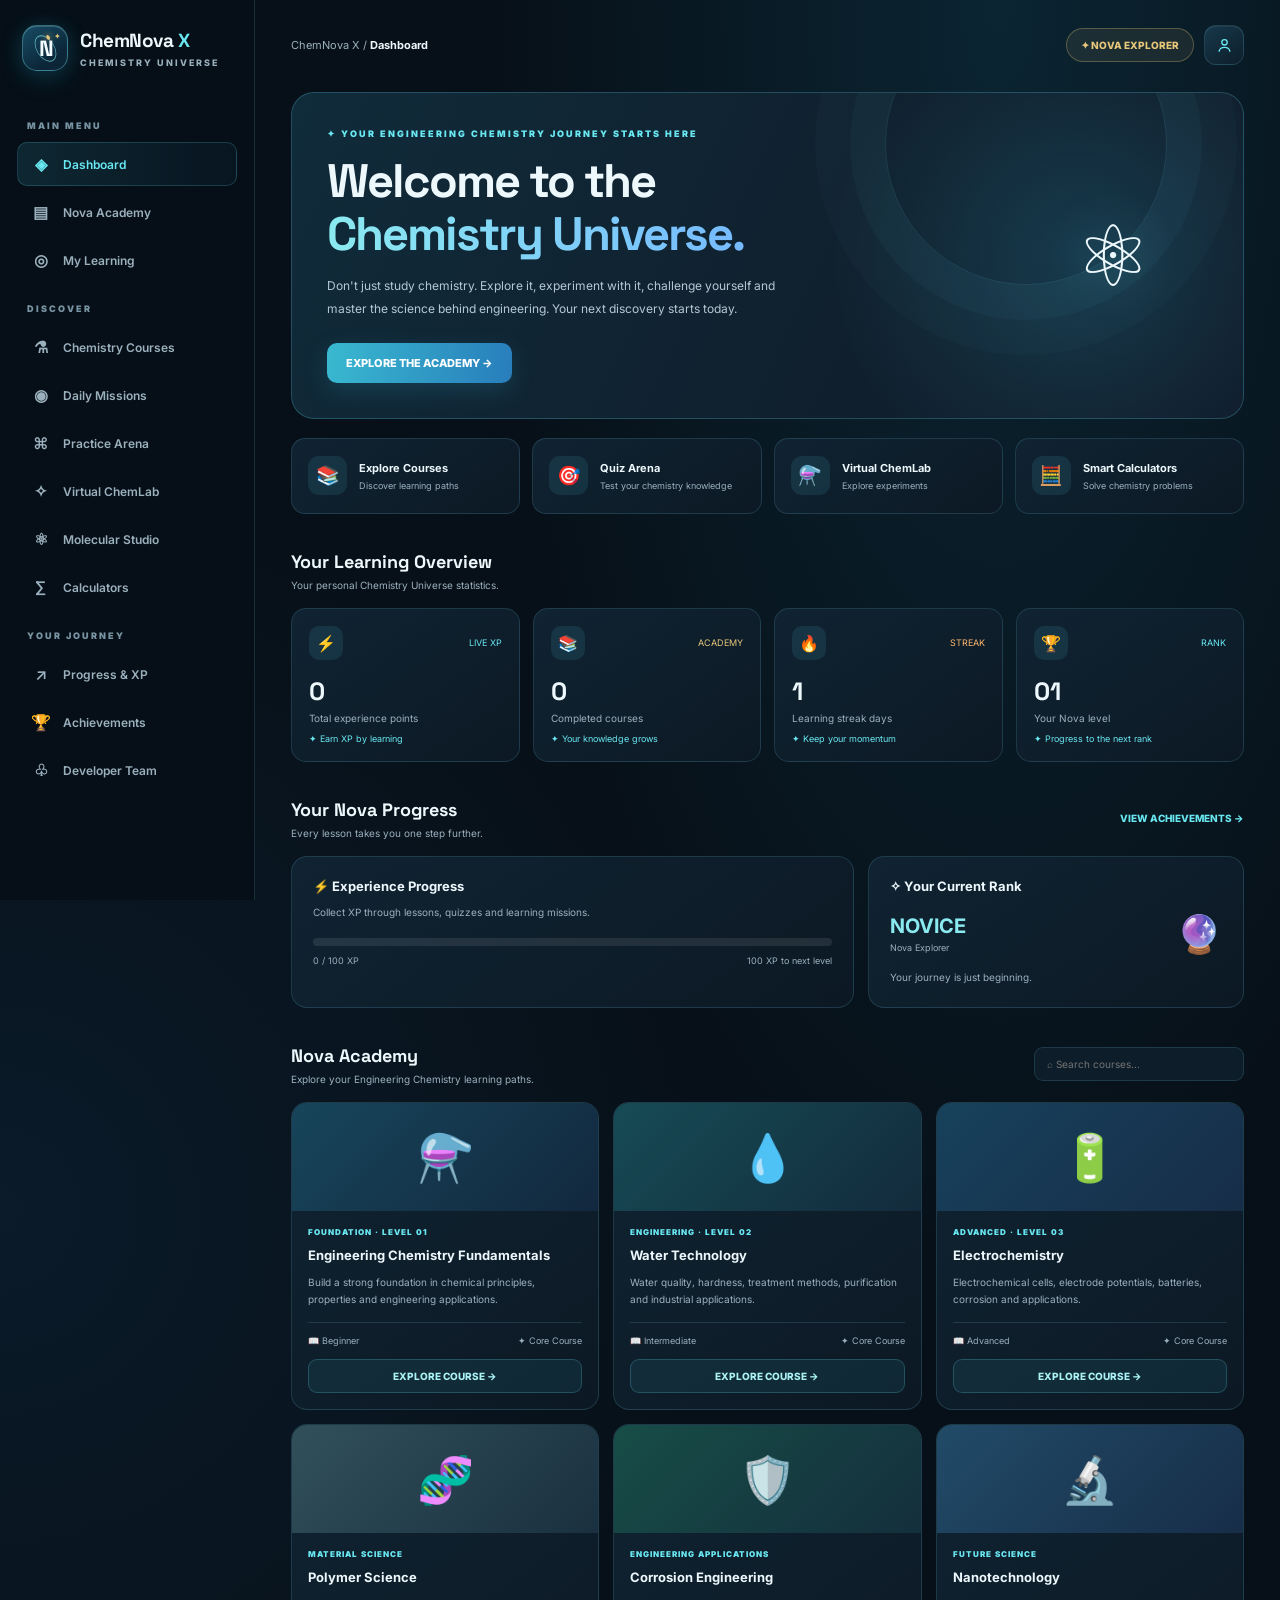
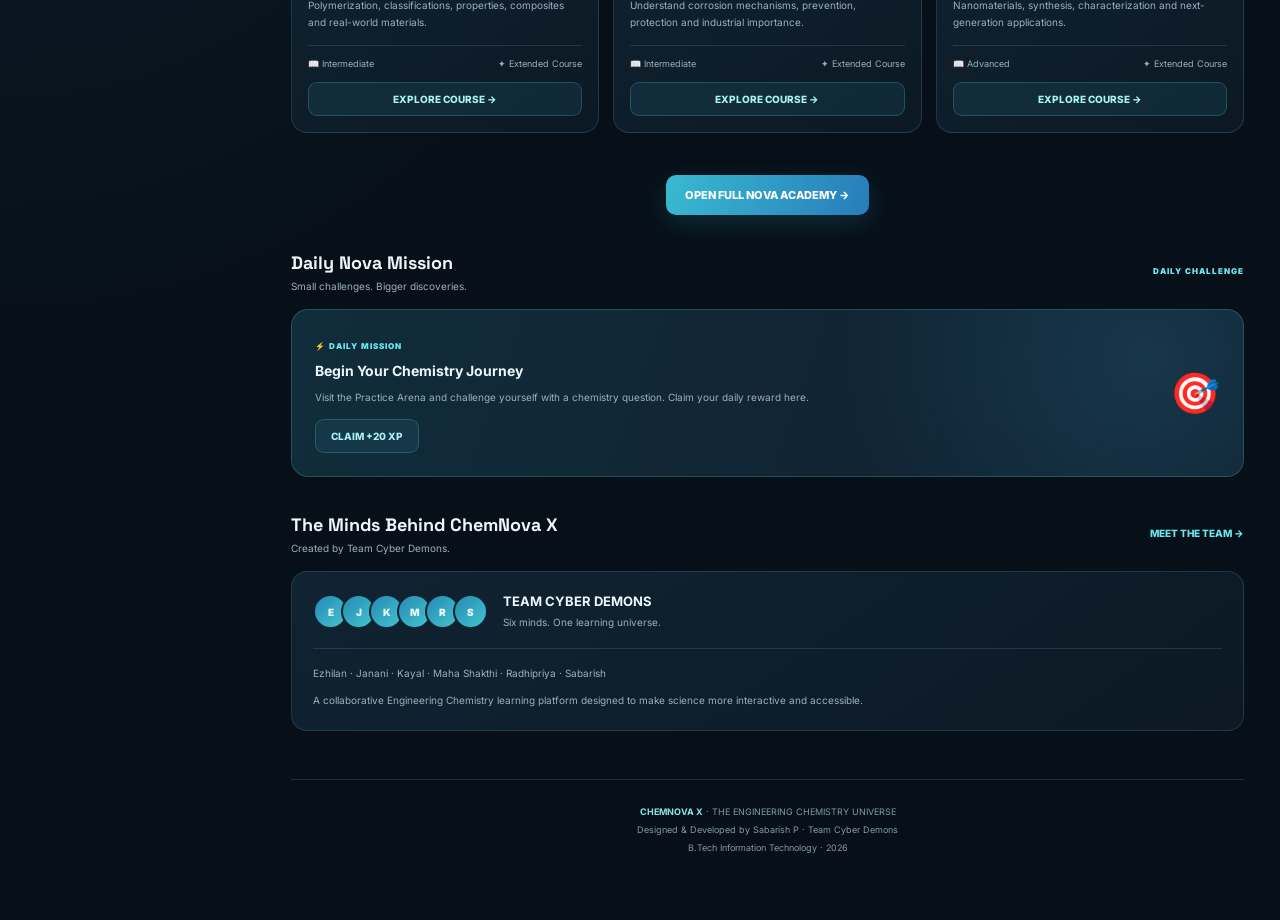
==== commit aec83ed7: "Update index.html" ====
--- a/index.html
+++ b/index.html
@@ -1,506 +1,810 @@
-
 <!DOCTYPE html>
 <html lang="en">
 <head>
 <meta charset="UTF-8">
 <meta name="viewport" content="width=device-width, initial-scale=1.0">
-<meta name="theme-color" content="#100c20">
-<meta name="description" content="ChemNova X - An interactive Engineering Chemistry learning universe.">
-<title>ChemNova X | Engineering Chemistry Universe</title>
+<meta name="theme-color" content="#071018">
+<meta name="description" content="ChemNova X - Premium Engineering Chemistry Learning Universe">
+<title>ChemNova X</title>
 
 <link rel="preconnect" href="https://fonts.googleapis.com">
 <link rel="preconnect" href="https://fonts.gstatic.com" crossorigin>
 <link href="https://fonts.googleapis.com/css2?family=Inter:wght@400;500;600;700;800;900&family=Space+Grotesk:wght@400;500;600;700&display=swap" rel="stylesheet">
 
 <style>
-:root{
-  --bg:#0b0915;
-  --panel:#151126;
-  --panel2:#1c1732;
-  --purple:#a78bfa;
-  --violet:#8058f5;
-  --cyan:#55e7ed;
-  --pink:#ed91ed;
-  --text:#f5f2ff;
-  --muted:#aaa2bd;
-  --border:rgba(193,169,255,.14);
-  --gold:#f5c879;
-  --green:#6ee7b7;
-}
-
-*{margin:0;padding:0;box-sizing:border-box}
-html{scroll-behavior:smooth}
-body{
+/* =========================================
+   CHEMNOVA X - MASTER DESIGN SYSTEM
+   ========================================= */
+
+:root {
+  --bg:#071018;
+  --sidebar:#091722;
+  --panel:#102332;
+  --panel2:#142b3b;
+  --panel3:#193447;
+
+  --cyan:#69e8f2;
+  --blue:#399acb;
+  --gold:#e8c77b;
+  --green:#70dfb5;
+
+  --text:#edf8fc;
+  --muted:#9bb0bd;
+  --border:rgba(111,202,224,.17);
+
+  --radius:16px;
+  --shadow:0 12px 35px rgba(0,0,0,.2);
+  --transition:border-color .2s ease,
+               background-color .2s ease,
+               box-shadow .2s ease;
+}
+
+* {
+  margin:0;
+  padding:0;
+  box-sizing:border-box;
+}
+
+html {
+  scroll-behavior:smooth;
+  scroll-padding-top:24px;
+}
+
+body {
+  min-height:100vh;
   background:
-    radial-gradient(ellipse at 75% 0%,#281650 0%,transparent 35%),
-    radial-gradient(ellipse at 0% 45%,#17102b 0%,transparent 38%),
+    radial-gradient(ellipse at 78% 0%,rgba(22,104,132,.24),transparent 36%),
+    radial-gradient(ellipse at 0% 48%,rgba(24,65,103,.22),transparent 40%),
     var(--bg);
   color:var(--text);
   font-family:Inter,sans-serif;
+}
+
+button,input {
+  font:inherit;
+}
+
+button {
+  cursor:pointer;
+}
+
+a {
+  color:inherit;
+  -webkit-tap-highlight-color:transparent;
+}
+
+button:focus-visible,
+a:focus-visible,
+input:focus-visible {
+  outline:2px solid var(--cyan);
+  outline-offset:3px;
+}
+
+/* =========================================
+   SIDEBAR
+   ========================================= */
+
+.app {
   min-height:100vh;
 }
-button,input{font:inherit}
-button{cursor:pointer}
-a{-webkit-tap-highlight-color:transparent}
-.app{display:flex;min-height:100vh}
-
-/* SIDEBAR */
-
-.sidebar{
+
+.sidebar {
   width:255px;
   height:100vh;
   position:fixed;
   top:0;
   left:0;
+  z-index:100;
   padding:25px 17px;
-  background:rgba(13,10,25,.97);
+  overflow-y:auto;
+
+  background:rgba(7,16,24,.98);
   border-right:1px solid var(--border);
+
   display:flex;
   flex-direction:column;
-  z-index:100;
-  overflow-y:auto;
-  transition:transform .3s;
-}
-
-.brand{
+  transition:transform .3s ease;
+}
+
+.brand {
   display:flex;
   align-items:center;
   gap:12px;
+  padding:0 5px;
   margin-bottom:30px;
-  padding:0 5px;
-}
-.brand-icon{
-  width:44px;height:44px;
-  border-radius:14px;
+}
+
+.brand-icon {
+  width:46px;
+  height:46px;
+  flex-shrink:0;
+  border-radius:15px;
+  position:relative;
+  overflow:hidden;
+
   display:grid;
   place-items:center;
-  font-size:24px;
-  background:linear-gradient(135deg,#a78bfa,#6441df);
-  box-shadow:0 0 25px #8b5cf655;
-}
-.brand-name{
+
+  background:linear-gradient(145deg,#174d65,#0c2638 72%);
+  border:1px solid rgba(117,225,239,.38);
+
+  box-shadow:
+    inset 0 1px 0 rgba(255,255,255,.16),
+    0 8px 24px rgba(23,142,174,.2),
+    0 0 22px rgba(63,196,220,.12);
+}
+
+.brand-orbit {
+  position:absolute;
+  width:29px;
+  height:29px;
+  border:1px solid rgba(126,231,242,.72);
+  border-radius:50%;
+  transform:rotate(-32deg) scaleX(.62);
+}
+
+.brand-orbit::after {
+  content:"";
+  position:absolute;
+  width:5px;
+  height:5px;
+  right:-2px;
+  top:3px;
+  border-radius:50%;
+  background:var(--gold);
+  box-shadow:0 0 8px var(--gold);
+}
+
+.brand-monogram {
+  position:relative;
+  z-index:1;
+  font-family:"Space Grotesk",sans-serif;
+  font-size:22px;
+  font-weight:800;
+  color:#f2fbff;
+  letter-spacing:-2px;
+}
+
+.brand-spark {
+  position:absolute;
+  right:6px;
+  top:5px;
+  color:var(--gold);
+  font-size:8px;
+}
+
+.brand-name {
   font-family:"Space Grotesk",sans-serif;
   font-weight:800;
   font-size:19px;
-}
-.brand-name span{color:var(--cyan)}
-.brand small{
+  letter-spacing:-.5px;
+}
+
+.brand-name span {
+  color:var(--cyan);
+}
+
+.brand-name small {
   display:block;
+  font-family:Inter,sans-serif;
   font-size:9px;
   letter-spacing:2px;
   color:var(--muted);
-  margin-top:3px;
-}
-.nav-label{
+  margin-top:4px;
+}
+
+.nav-label {
   font-size:9px;
-  color:#766d91;
+  color:#7893a2;
   letter-spacing:2px;
   font-weight:900;
-  margin:17px 10px 8px;
-}
-.nav-link{
+  margin:19px 10px 9px;
+}
+
+.nav-link {
   display:flex;
   align-items:center;
   gap:12px;
   text-decoration:none;
-  color:#aaa2bd;
+  color:var(--muted);
+
   padding:11px 12px;
   margin:2px 0;
+
   border-radius:10px;
+  border:1px solid transparent;
+
   font-size:12px;
   font-weight:600;
-  border:1px solid transparent;
-  transition:.2s;
-}
-.nav-link:hover,.nav-link.active{
-  background:linear-gradient(90deg,#8b5cf526,#8b5cf508);
-  color:#d9c8ff;
-  border-color:#a78bfa25;
-}
-.nav-link.active{color:var(--purple)}
-.nav-icon{font-size:16px;width:21px;text-align:center}
-.sidebar-bottom{margin-top:auto;padding-top:20px}
-.profile-mini{
-  display:flex;
-  align-items:center;
-  gap:11px;
-  padding:12px;
-  border:1px solid var(--border);
-  border-radius:13px;
-  background:#ffffff05;
-}
-.avatar{
-  width:38px;height:38px;
-  border-radius:12px;
-  display:grid;
-  place-items:center;
-  background:linear-gradient(135deg,#7049d8,#e17cda);
-  font-weight:900;
-}
-.profile-mini strong{font-size:12px}
-.profile-mini small{
-  display:block;
-  color:var(--muted);
-  font-size:9px;
-  margin-top:4px;
-}
-
-/* MAIN */
-
-.main{
+
+  transition:var(--transition);
+}
+
+.nav-link:hover,
+.nav-link.active {
+  background:linear-gradient(
+    90deg,
+    rgba(63,190,215,.14),
+    rgba(45,126,181,.06)
+  );
+  color:#c9f7fb;
+  border-color:rgba(93,215,232,.2);
+}
+
+.nav-link.active {
+  color:var(--cyan);
+}
+
+.nav-icon {
+  width:21px;
+  text-align:center;
+  font-size:16px;
+  flex-shrink:0;
+}
+
+/* =========================================
+   MAIN AREA
+   ========================================= */
+
+.main {
   margin-left:255px;
   width:calc(100% - 255px);
+  max-width:1700px;
   padding:25px 36px 40px;
-  max-width:1700px;
-}
-.topbar{
+}
+
+.topbar {
   display:flex;
   align-items:center;
   justify-content:space-between;
   gap:15px;
   margin-bottom:27px;
 }
-.breadcrumb{color:var(--muted);font-size:11px}
-.breadcrumb strong{color:var(--text)}
-.top-actions{display:flex;align-items:center;gap:10px}
-.icon-btn{
-  width:39px;height:39px;
-  border-radius:11px;
+
+.breadcrumb {
+  color:var(--muted);
+  font-size:11px;
+}
+
+.breadcrumb strong {
+  color:var(--text);
+}
+
+.top-actions {
+  display:flex;
+  align-items:center;
+  gap:10px;
+}
+
+.icon-btn {
+  width:40px;
+  height:40px;
+  display:grid;
+  place-items:center;
+
+  border-radius:12px;
   border:1px solid var(--border);
-  color:white;
-  background:var(--panel);
-  transition:.2s;
-}
-.icon-btn:hover{border-color:var(--purple);background:var(--panel2)}
-.rank{
-  border:1px solid #f6bd6740;
-  color:#f7c878;
-  background:#f6bd6710;
+
+  color:var(--cyan);
+  background:linear-gradient(145deg,#17384a,#0d1e2a);
+
+  box-shadow:inset 0 1px 0 rgba(255,255,255,.06);
+  transition:var(--transition);
+}
+
+.icon-btn svg {
+  width:19px;
+  height:19px;
+  fill:none;
+  stroke:currentColor;
+  stroke-width:1.7;
+  stroke-linecap:round;
+  stroke-linejoin:round;
+}
+
+.icon-btn:hover {
+  border-color:var(--cyan);
+  color:var(--gold);
+}
+
+.rank {
+  border:1px solid rgba(232,199,123,.3);
+  color:var(--gold);
+  background:rgba(232,199,123,.08);
   border-radius:30px;
   padding:10px 14px;
   font-size:10px;
   font-weight:800;
 }
 
-/* HERO */
-
-.hero{
+.menu-toggle {
+  display:none;
+  background:var(--panel);
+  border:1px solid var(--border);
+  color:white;
+  padding:9px 12px;
+  border-radius:9px;
+}
+
+/* =========================================
+   HERO
+   ========================================= */
+
+.hero {
   position:relative;
   overflow:hidden;
+
   min-height:285px;
-  border:1px solid #b79aff32;
+  border:1px solid rgba(92,207,226,.25);
   border-radius:23px;
   padding:35px;
+
   background:
-    radial-gradient(circle at 83% 50%,#8b5cf64b,transparent 30%),
-    linear-gradient(115deg,#21143e,#17112d 58%,#121c34);
+    radial-gradient(circle at 83% 50%,rgba(50,173,204,.2),transparent 31%),
+    linear-gradient(115deg,#102b3a,#10202e 58%,#101b2a);
+
   display:flex;
   align-items:center;
   justify-content:space-between;
   gap:25px;
 }
-.hero::after{
+
+.hero::after {
   content:"";
   position:absolute;
-  width:280px;height:280px;
-  border:1px solid #bda7ff1a;
+  width:280px;
+  height:280px;
+  border:1px solid rgba(114,220,235,.13);
   border-radius:50%;
-  right:8%;top:-90px;
-  box-shadow:0 0 0 35px #bda7ff08,0 0 0 70px #bda7ff05;
+  right:8%;
+  top:-90px;
+  box-shadow:
+    0 0 0 35px rgba(114,220,235,.035),
+    0 0 0 70px rgba(114,220,235,.02);
   pointer-events:none;
 }
-.hero-content{position:relative;z-index:2;max-width:650px}
-.eyebrow{
+
+.hero-content {
+  position:relative;
+  z-index:2;
+  max-width:650px;
+}
+
+.eyebrow {
   color:var(--cyan);
   letter-spacing:2px;
   font-size:9px;
   font-weight:900;
   margin-bottom:16px;
 }
-.hero h1{
+
+.hero h1 {
   font-family:"Space Grotesk",sans-serif;
   font-size:clamp(30px,4vw,47px);
   line-height:1.13;
   letter-spacing:-2px;
   margin-bottom:14px;
 }
-.hero h1 span{
-  background:linear-gradient(90deg,#c5aaff,#6fe8f0);
+
+.hero h1 span {
+  background:linear-gradient(90deg,#8beaf0,#76baff);
   background-clip:text;
   -webkit-background-clip:text;
   color:transparent;
 }
-.hero p{
-  color:#bbb1d1;
+
+.hero p {
+  color:#b4c9d4;
   font-size:12px;
   line-height:1.9;
   max-width:490px;
 }
-.primary-btn{
+
+.primary-btn {
   display:inline-block;
   margin-top:22px;
   padding:13px 19px;
+
   border:none;
   border-radius:10px;
-  background:linear-gradient(100deg,#a78bfa,#7954e9);
+
+  background:linear-gradient(100deg,#39b9d0,#287dbb);
   color:white;
+
   font-size:11px;
   font-weight:800;
-  box-shadow:0 8px 25px #8b5cf633;
-  transition:.2s;
   text-decoration:none;
-}
-.primary-btn:hover{transform:translateY(-3px)}
-.hero-atom{
+
+  box-shadow:0 8px 25px rgba(45,157,190,.2);
+  transition:var(--transition);
+}
+
+.primary-btn:hover {
+  filter:brightness(1.1);
+  box-shadow:0 8px 30px rgba(45,157,190,.3);
+}
+
+.hero-atom {
   position:relative;
   z-index:2;
-  width:190px;height:190px;
+  width:190px;
+  height:190px;
   flex-shrink:0;
+
   display:grid;
   place-items:center;
+
   font-size:85px;
-  filter:drop-shadow(0 0 28px #a78bfa99);
-  animation:float 4s ease-in-out infinite;
-}
-@keyframes float{
-  0%,100%{transform:translateY(0)}
-  50%{transform:translateY(-12px)}
-}
-
-/* QUICK ACTIONS */
-
-.quick-grid{
+  filter:drop-shadow(0 0 25px rgba(91,214,231,.38));
+  animation:atomFloat 5s ease-in-out infinite;
+}
+
+@keyframes atomFloat {
+  0%,100% { transform:translateY(0); }
+  50% { transform:translateY(-9px); }
+}
+
+/* =========================================
+   QUICK ACCESS
+   ========================================= */
+
+.quick-grid {
   display:grid;
-  grid-template-columns:repeat(4,1fr);
+  grid-template-columns:repeat(4,minmax(0,1fr));
   gap:12px;
   margin-top:19px;
 }
-.quick-card{
-  text-decoration:none;
-  color:var(--text);
-  background:linear-gradient(145deg,#1b1630,#131022);
-  border:1px solid var(--border);
-  border-radius:14px;
-  padding:16px;
+
+.quick-card {
+  min-width:0;
+  min-height:76px;
+
   display:flex;
   align-items:center;
   gap:12px;
-  transition:.2s;
-}
-.quick-card:hover{
-  transform:translateY(-3px);
-  border-color:#a78bfa70;
-  background:#211a3b;
-}
-.quick-icon{
-  width:39px;height:39px;
-  border-radius:11px;
+
+  padding:16px;
+  text-decoration:none;
+  color:var(--text);
+
+  background:linear-gradient(145deg,#102332,#0c1924);
+  border:1px solid var(--border);
+  border-radius:14px;
+
+  transition:var(--transition);
+}
+
+.quick-card:hover {
+  border-color:rgba(100,218,233,.38);
+  box-shadow:0 8px 24px rgba(0,0,0,.14);
+}
+
+.quick-icon {
+  width:39px;
+  height:39px;
+  flex-shrink:0;
+
   display:grid;
   place-items:center;
+
+  border-radius:11px;
+  background:rgba(78,190,211,.12);
   font-size:19px;
-  background:#a78bfa18;
-}
-.quick-card strong{font-size:11px;display:block}
-.quick-card small{
+}
+
+.quick-card strong {
+  display:block;
+  font-size:11px;
+}
+
+.quick-card small {
+  display:block;
   color:var(--muted);
   font-size:9px;
-  display:block;
   margin-top:5px;
 }
 
-/* SECTION */
-
-.section{margin-top:36px;scroll-margin-top:20px}
-.section-head{
+/* =========================================
+   COMMON SECTIONS
+   ========================================= */
+
+.section {
+  margin-top:36px;
+  scroll-margin-top:20px;
+}
+
+.section-head {
   display:flex;
   justify-content:space-between;
   align-items:center;
   gap:15px;
   margin-bottom:17px;
 }
-.section-head h2{
+
+.section-head h2 {
   font-family:"Space Grotesk",sans-serif;
   font-size:18px;
 }
-.section-head p{
+
+.section-head p {
   font-size:10px;
   color:var(--muted);
   margin-top:6px;
 }
-.view-all{
+
+.view-all {
   color:var(--cyan);
   text-decoration:none;
   font-size:10px;
   font-weight:800;
-}
-.view-all:hover{text-decoration:underline}
-
-/* STATS */
-
-.stats{
+  white-space:nowrap;
+}
+
+.view-all:hover {
+  color:var(--gold);
+}
+
+/* =========================================
+   LEARNING STATISTICS
+   ========================================= */
+
+.stats {
   display:grid;
-  grid-template-columns:repeat(4,1fr);
+  grid-template-columns:repeat(4,minmax(0,1fr));
   gap:13px;
 }
-.stat-card{
-  background:linear-gradient(145deg,#1b1630,#131022);
+
+.stat-card {
+  min-width:0;
+  padding:17px;
+
+  background:linear-gradient(145deg,#102332,#0c1924);
   border:1px solid var(--border);
   border-radius:15px;
-  padding:17px;
-  transition:.2s;
-}
-.stat-card:hover{transform:translateY(-3px);border-color:#a78bfa66}
-.stat-top{display:flex;justify-content:space-between;align-items:center}
-.stat-icon{
-  width:34px;height:34px;
-  border-radius:10px;
+
+  transition:var(--transition);
+}
+
+.stat-card:hover {
+  border-color:rgba(100,218,233,.38);
+  box-shadow:0 8px 24px rgba(0,0,0,.14);
+}
+
+.stat-top {
+  display:flex;
+  justify-content:space-between;
+  align-items:center;
+  gap:8px;
+}
+
+.stat-icon {
+  width:34px;
+  height:34px;
   display:grid;
   place-items:center;
-  background:#a78bfa18;
+  border-radius:10px;
+  background:rgba(78,190,211,.12);
   font-size:16px;
 }
-.stat-card h3{
+
+.stat-card h3 {
   font-size:25px;
   font-family:"Space Grotesk",sans-serif;
   margin-top:15px;
 }
-.stat-card p{font-size:10px;color:var(--muted);margin-top:5px}
-.stat-note{font-size:9px;color:var(--cyan);margin-top:9px}
-
-/* PROGRESS */
-
-.progress-layout{
+
+.stat-card p {
+  font-size:10px;
+  color:var(--muted);
+  margin-top:5px;
+}
+
+.stat-note {
+  font-size:9px;
+  color:var(--cyan);
+  margin-top:9px;
+}
+
+/* =========================================
+   PROGRESS PANELS
+   ========================================= */
+
+.progress-layout {
   display:grid;
   grid-template-columns:1.5fr 1fr;
   gap:14px;
 }
-.panel{
-  background:linear-gradient(145deg,#1a1530,#121020);
+
+.panel {
+  min-width:0;
+  background:linear-gradient(145deg,#102332,#0c1924);
   border:1px solid var(--border);
   border-radius:16px;
   padding:21px;
 }
-.panel h3{font-size:13px;margin-bottom:9px}
-.panel-desc{font-size:10px;color:var(--muted);line-height:1.8}
-.progress-line{
+
+.panel h3 {
+  font-size:13px;
+  margin-bottom:9px;
+}
+
+.panel-desc {
+  font-size:10px;
+  color:var(--muted);
+  line-height:1.8;
+}
+
+.progress-line {
   height:8px;
-  background:#ffffff12;
+  background:rgba(255,255,255,.09);
   border-radius:20px;
   overflow:hidden;
   margin:17px 0 9px;
 }
-.progress-fill{
+
+.progress-fill {
   height:100%;
   width:0;
-  background:linear-gradient(90deg,#8b5cf6,#55e7ed);
+  background:linear-gradient(90deg,#278dbd,#5de0e7);
   border-radius:20px;
-  transition:1s;
-}
-.progress-meta{
+  transition:width .5s ease;
+}
+
+.progress-meta {
   display:flex;
   justify-content:space-between;
   gap:10px;
   font-size:9px;
   color:var(--muted);
 }
-.xp-box{
+
+.xp-box {
   display:flex;
   justify-content:space-between;
   align-items:center;
   gap:10px;
   margin-top:17px;
 }
-.xp-box strong{font-size:20px;color:#c7b0ff}
-.xp-box small{
+
+.xp-box strong {
+  font-size:20px;
+  color:#8beaf0;
+}
+
+.xp-box small {
   display:block;
   color:var(--muted);
   font-size:9px;
   margin-top:4px;
 }
 
-/* COURSES */
-
-.course-grid{
+/* =========================================
+   COURSE SEARCH AND CARDS
+   ========================================= */
+
+.search {
+  width:210px;
+  max-width:100%;
+  background:#0d1d29;
+  border:1px solid var(--border);
+  border-radius:9px;
+  padding:10px 12px;
+  color:white;
+  outline:none;
+  font-size:10px;
+}
+
+.search:focus {
+  border-color:var(--cyan);
+}
+
+.course-grid {
   display:grid;
-  grid-template-columns:repeat(3,1fr);
+  grid-template-columns:repeat(3,minmax(0,1fr));
   gap:14px;
-}
-.course-card{
-  background:linear-gradient(145deg,#1c1733,#131021);
+  align-items:stretch;
+  grid-auto-flow:row;
+}
+
+.course-card {
+  min-width:0;
+  min-height:100%;
+  overflow:hidden;
+
+  display:flex;
+  flex-direction:column;
+
+  background:linear-gradient(145deg,#102332,#0c1924);
   border:1px solid var(--border);
   border-radius:16px;
-  overflow:hidden;
-  transition:.25s;
-}
-.course-card:hover{
-  transform:translateY(-4px);
-  border-color:#a78bfa70;
-}
-.course-art{
+
+  transition:border-color .2s,box-shadow .2s;
+}
+
+.course-card:hover {
+  border-color:rgba(100,218,233,.38);
+  box-shadow:0 8px 24px rgba(0,0,0,.14);
+}
+
+.course-art {
   height:108px;
+  flex-shrink:0;
+
   display:grid;
   place-items:center;
   font-size:46px;
   position:relative;
 }
-.art1{background:linear-gradient(135deg,#39205e,#1b1742)}
-.art2{background:linear-gradient(135deg,#153c50,#17243f)}
-.art3{background:linear-gradient(135deg,#4c2355,#242044)}
-.art4{background:linear-gradient(135deg,#493b20,#282044)}
-.art5{background:linear-gradient(135deg,#19483f,#192c40)}
-.art6{background:linear-gradient(135deg,#3e285f,#172e48)}
-.course-content{padding:16px}
-.tag{
+
+.art1 { background:linear-gradient(135deg,#17455b,#12283e); }
+.art2 { background:linear-gradient(135deg,#164b55,#132b3c); }
+.art3 { background:linear-gradient(135deg,#17415c,#172d48); }
+.art4 { background:linear-gradient(135deg,#31505a,#1a3040); }
+.art5 { background:linear-gradient(135deg,#174d47,#142f3c); }
+.art6 { background:linear-gradient(135deg,#214b68,#172d48); }
+
+.course-content {
+  padding:16px;
+  display:flex;
+  flex-direction:column;
+  flex:1;
+}
+
+.tag {
   font-size:8px;
   letter-spacing:1px;
   font-weight:900;
   color:var(--cyan);
 }
-.course-content h3{font-size:13px;margin:9px 0}
-.course-content p{
+
+.course-content h3 {
+  font-size:13px;
+  margin:9px 0;
+  line-height:1.5;
+}
+
+.course-content p {
   font-size:10px;
   color:var(--muted);
   line-height:1.7;
-  min-height:35px;
-}
-.course-meta{
+  flex:1;
+}
+
+.course-meta {
   display:flex;
   justify-content:space-between;
   gap:5px;
   margin-top:14px;
   padding-top:12px;
   border-top:1px solid var(--border);
-  color:#aaa2bd;
+  color:var(--muted);
   font-size:9px;
 }
-.course-action{
+
+.course-action {
   display:block;
   width:100%;
-  text-decoration:none;
-  text-align:center;
   margin-top:13px;
   padding:10px;
+
   border-radius:9px;
-  background:#a78bfa17;
-  border:1px solid #a78bfa30;
-  color:#d0bbff;
+  background:rgba(65,180,204,.1);
+  border:1px solid rgba(91,205,224,.24);
+
+  color:#a9f1f3;
   font-size:10px;
   font-weight:800;
-  transition:.2s;
-}
-.course-action:hover{background:#a78bfa35}
-.search{
-  width:210px;
-  background:#ffffff08;
-  border:1px solid var(--border);
-  border-radius:9px;
-  padding:10px 12px;
-  color:white;
-  outline:none;
-  font-size:10px;
-}
-.search:focus{border-color:var(--purple)}
-.empty-search{
+  text-align:center;
+
+  transition:var(--transition);
+}
+
+.course-action:hover {
+  background:rgba(65,180,204,.2);
+  border-color:var(--cyan);
+}
+
+.empty-search {
   display:none;
   text-align:center;
   padding:30px;
@@ -510,223 +814,418 @@
   font-size:11px;
 }
 
-/* DAILY MISSION */
-
-.mission{
+/* Search hides cards without moving remaining cards.
+   Their original grid slots are intentionally preserved. */
+
+.course-card.is-filtered {
+  visibility:hidden;
+  pointer-events:none;
+}
+
+/* =========================================
+   DAILY MISSION
+   ========================================= */
+
+.mission {
   background:
-    radial-gradient(circle at 90% 30%,#9b6aff26,transparent 35%),
-    linear-gradient(110deg,#211537,#17152d);
-  border:1px solid #b68aff38;
+    radial-gradient(circle at 90% 30%,rgba(59,169,201,.16),transparent 35%),
+    linear-gradient(110deg,#112c3a,#101f30);
+
+  border:1px solid rgba(93,205,224,.23);
   border-radius:17px;
   padding:23px;
+
   display:flex;
   align-items:center;
   justify-content:space-between;
   gap:20px;
 }
-.mission h3{font-size:14px;margin:9px 0}
-.mission p{font-size:10px;color:var(--muted);line-height:1.8}
-.mission-icon{font-size:40px}
-.mission button{
+
+.mission h3 {
+  font-size:14px;
+  margin:9px 0;
+}
+
+.mission p {
+  font-size:10px;
+  color:var(--muted);
+  line-height:1.8;
+}
+
+.mission-icon {
+  font-size:40px;
+  flex-shrink:0;
+}
+
+.mission button {
   margin-top:13px;
-  border:1px solid #b89aff55;
-  background:#a78bfa20;
-  color:#d6c4ff;
+  border:1px solid rgba(91,205,224,.24);
+  background:rgba(65,180,204,.1);
+  color:#a9f1f3;
   padding:10px 15px;
   border-radius:9px;
   font-size:10px;
   font-weight:800;
 }
-.mission button:disabled{opacity:.5;cursor:default}
-
-/* TEAM */
-
-.team-strip{
+
+.mission button:disabled {
+  opacity:.5;
+  cursor:default;
+}
+
+/* =========================================
+   TEAM
+   ========================================= */
+
+.team-strip {
   display:flex;
   align-items:center;
   gap:15px;
 }
-.team-avatars{display:flex}
-.team-avatars span{
-  width:35px;height:35px;
+
+.team-avatars {
+  display:flex;
+  flex-shrink:0;
+}
+
+.team-avatars span {
+  width:35px;
+  height:35px;
   border-radius:50%;
-  border:2px solid #171329;
+  border:2px solid #102332;
+
   display:grid;
   place-items:center;
   margin-left:-7px;
-  background:linear-gradient(135deg,#7049d8,#e17cda);
+
+  background:linear-gradient(135deg,#278ab5,#42c5ce);
   font-size:10px;
   font-weight:900;
 }
-.team-avatars span:first-child{margin-left:0}
-
-/* MODAL */
-
-.modal{
+
+.team-avatars span:first-child {
+  margin-left:0;
+}
+
+/* =========================================
+   COURSE MODAL
+   ========================================= */
+
+.modal {
   position:fixed;
   inset:0;
-  background:#05030bcc;
   z-index:200;
+
   display:none;
   align-items:center;
   justify-content:center;
+
   padding:18px;
+  background:rgba(0,0,0,.8);
   backdrop-filter:blur(8px);
 }
-.modal.show{display:flex}
-.modal-box{
+
+.modal.show {
+  display:flex;
+}
+
+.modal-box {
   width:100%;
   max-width:550px;
   max-height:85vh;
   overflow:auto;
-  background:#17132a;
-  border:1px solid #b69aff50;
+
+  background:#0e1d29;
+  border:1px solid rgba(104,207,226,.3);
   border-radius:19px;
   padding:25px;
-  box-shadow:0 25px 90px #0009;
-}
-.modal-head{
+  box-shadow:0 25px 90px rgba(0,0,0,.6);
+}
+
+.modal-head {
   display:flex;
   justify-content:space-between;
   align-items:flex-start;
   gap:15px;
 }
-.modal-head h2{
+
+.modal-head h2 {
   font-family:"Space Grotesk",sans-serif;
   font-size:21px;
 }
-.close-btn{
-  width:34px;height:34px;
+
+.close-btn {
+  width:34px;
+  height:34px;
   border:1px solid var(--border);
   border-radius:9px;
   color:white;
   background:#ffffff0a;
 }
-.modal-description{
+
+.modal-description {
   font-size:11px;
   color:var(--muted);
   line-height:1.8;
   margin-top:13px;
 }
-.modal-topics{margin-top:20px}
-.modal-topics h3{font-size:12px;margin-bottom:10px}
-.topic-item{
+
+.modal-topics {
+  margin-top:20px;
+}
+
+.modal-topics h3 {
+  font-size:12px;
+  margin-bottom:10px;
+}
+
+.topic-item {
   padding:11px 12px;
-  background:#ffffff06;
+  background:rgba(255,255,255,.035);
   border:1px solid var(--border);
   border-radius:9px;
   font-size:10px;
-  color:#ded5f3;
+  color:#dcecf2;
   margin-top:7px;
 }
-.modal-actions{display:flex;gap:10px;flex-wrap:wrap;margin-top:20px}
-.secondary-btn{
+
+.modal-actions {
+  display:flex;
+  gap:10px;
+  flex-wrap:wrap;
+  margin-top:20px;
+}
+
+.secondary-btn {
   border:1px solid var(--border);
-  color:#d5c7f5;
+  color:#b8e9ef;
   background:#ffffff08;
   border-radius:9px;
   padding:12px 15px;
   font-size:10px;
   font-weight:800;
-  text-decoration:none;
-}
-
-/* TOAST */
-
-.toast{
+}
+
+/* =========================================
+   TOAST
+   ========================================= */
+
+.toast {
   position:fixed;
   bottom:24px;
   right:24px;
-  background:#211a39;
-  border:1px solid #a78bfa66;
+  z-index:300;
+
+  background:#102b39;
+  border:1px solid rgba(95,210,228,.4);
   color:white;
+
   padding:14px 18px;
   border-radius:11px;
   font-size:11px;
-  z-index:300;
+
   opacity:0;
   transform:translateY(15px);
   pointer-events:none;
-  transition:.3s;
-  box-shadow:0 10px 35px #0008;
-}
-.toast.show{opacity:1;transform:translateY(0)}
-
-/* FOOTER */
-
-footer{
+
+  transition:opacity .25s,transform .25s;
+  box-shadow:0 10px 35px rgba(0,0,0,.5);
+}
+
+.toast.show {
+  opacity:1;
+  transform:translateY(0);
+}
+
+/* =========================================
+   FOOTER
+   ========================================= */
+
+footer {
   text-align:center;
   border-top:1px solid var(--border);
   margin-top:48px;
   padding:23px 10px;
-  color:#817995;
+
+  color:#8299a6;
   font-size:9px;
   line-height:2;
 }
-footer strong{color:#c2adff}
-
-/* MOBILE */
-
-.menu-toggle{
-  display:none;
-  background:#1c1732;
-  border:1px solid var(--border);
-  color:white;
-  padding:9px 12px;
-  border-radius:9px;
-}
-.sidebar-overlay{
+
+footer strong {
+  color:#8ce5ed;
+}
+
+/* =========================================
+   RESPONSIVE DESIGN
+   ========================================= */
+
+.sidebar-overlay {
   display:none;
   position:fixed;
   inset:0;
-  background:#0009;
   z-index:90;
-}
-.sidebar-overlay.show{display:block}
-
-@media(max-width:1100px){
-  .stats{grid-template-columns:repeat(2,1fr)}
-  .course-grid{grid-template-columns:repeat(2,1fr)}
-  .quick-grid{grid-template-columns:repeat(2,1fr)}
-}
-@media(max-width:760px){
-  .sidebar{transform:translateX(-100%)}
-  .sidebar.open{transform:translateX(0)}
-  .main{margin-left:0;width:100%;padding:17px 15px}
-  .menu-toggle{display:block}
-  .topbar{flex-wrap:wrap}
-  .hero{padding:25px 20px;min-height:250px}
-  .hero-atom{font-size:55px;width:90px}
-  .hero h1{font-size:31px}
-  .progress-layout{grid-template-columns:1fr}
-  .course-grid{grid-template-columns:1fr}
-  .mission{align-items:flex-start}
-  .search{width:145px}
-  .section-head{align-items:flex-start}
-}
-@media(max-width:420px){
-  .stats{gap:9px}
-  .stat-card{padding:12px}
-  .stat-card h3{font-size:21px}
-  .hero-atom{display:none}
-  .rank{font-size:8px;padding:9px}
-  .quick-card{padding:12px}
-  .quick-card strong{font-size:10px}
+  background:rgba(0,0,0,.65);
+}
+
+.sidebar-overlay.show {
+  display:block;
+}
+
+@media(max-width:1100px) {
+  .stats {
+    grid-template-columns:repeat(2,minmax(0,1fr));
+  }
+
+  .course-grid {
+    grid-template-columns:repeat(2,minmax(0,1fr));
+  }
+
+  .quick-grid {
+    grid-template-columns:repeat(2,minmax(0,1fr));
+  }
+}
+
+@media(max-width:760px) {
+  .sidebar {
+    transform:translateX(-100%);
+  }
+
+  .sidebar.open {
+    transform:translateX(0);
+  }
+
+  .main {
+    margin-left:0;
+    width:100%;
+    padding:17px 15px;
+  }
+
+  .menu-toggle {
+    display:block;
+  }
+
+  .topbar {
+    flex-wrap:wrap;
+  }
+
+  .hero {
+    padding:25px 20px;
+    min-height:250px;
+  }
+
+  .hero-atom {
+    font-size:55px;
+    width:90px;
+  }
+
+  .hero h1 {
+    font-size:31px;
+  }
+
+  .progress-layout {
+    grid-template-columns:1fr;
+  }
+
+  .mission {
+    align-items:flex-start;
+  }
+
+  .search {
+    width:145px;
+  }
+
+  .section-head {
+    align-items:flex-start;
+  }
+}
+
+@media(max-width:520px) {
+  .course-grid {
+    grid-template-columns:1fr;
+  }
+
+  .stats {
+    gap:9px;
+  }
+
+  .stat-card {
+    padding:12px;
+  }
+
+  .stat-card h3 {
+    font-size:21px;
+  }
+
+  .hero-atom {
+    display:none;
+  }
+
+  .rank {
+    font-size:8px;
+    padding:9px;
+  }
+
+  .quick-card {
+    padding:12px;
+  }
+
+  .quick-card strong {
+    font-size:10px;
+  }
+
+  .team-strip {
+    align-items:flex-start;
+  }
+
+  .team-avatars span {
+    width:29px;
+    height:29px;
+  }
+
+  .toast {
+    left:15px;
+    right:15px;
+    bottom:15px;
+    text-align:center;
+  }
+}
+
+/* Reduced motion accessibility */
+
+@media(prefers-reduced-motion:reduce) {
+  *,
+  *::before,
+  *::after {
+    scroll-behavior:auto !important;
+    animation:none !important;
+    transition:none !important;
+  }
 }
 </style>
 </head>
 
 <body>
 
-<div class="sidebar-overlay" id="sidebarOverlay" onclick="toggleMenu()"></div>
+<div class="sidebar-overlay" id="sidebarOverlay"
+     onclick="toggleMenu()"></div>
 
 <div class="app">
 
-<!-- SIDEBAR -->
+<!-- =========================================
+     SIDEBAR
+     No user profile or developer name here.
+     ========================================= -->
+
 <aside class="sidebar" id="sidebar">
 
   <div class="brand">
-    <div class="brand-icon">⚗</div>
+    <div class="brand-icon" aria-label="ChemNova X emblem">
+      <span class="brand-orbit"></span>
+      <span class="brand-monogram">N</span>
+      <span class="brand-spark">✦</span>
+    </div>
+
     <div class="brand-name">
       ChemNova <span>X</span>
       <small>CHEMISTRY UNIVERSE</small>
@@ -787,39 +1286,59 @@
     <span class="nav-icon">♧</span> Developer Team
   </a>
 
-  <div class="sidebar-bottom">
-    <div class="profile-mini">
-      <div class="avatar">S</div>
-      <div>
-        <strong>Sabarish P</strong>
-        <small>LEARNING EXPLORER</small>
+</aside>
+
+<!-- =========================================
+     MAIN DASHBOARD
+     ========================================= -->
+
+<main class="main" id="dashboard">
+
+  <header class="topbar">
+
+    <div style="display:flex;align-items:center;gap:13px">
+      <button class="menu-toggle"
+              onclick="toggleMenu()"
+              aria-label="Open navigation">☰</button>
+
+      <div class="breadcrumb">
+        ChemNova X / <strong>Dashboard</strong>
       </div>
     </div>
-  </div>
-
-</aside>
-
-<!-- MAIN -->
-<main class="main" id="dashboard">
-
-  <header class="topbar">
-    <div style="display:flex;align-items:center;gap:13px">
-      <button class="menu-toggle" onclick="toggleMenu()">☰</button>
-      <div class="breadcrumb">ChemNova X / <strong>Dashboard</strong></div>
-    </div>
 
     <div class="top-actions">
+
       <div class="rank">✦ NOVA EXPLORER</div>
-      <button class="icon-btn" title="Learning profile" onclick="showToast('Your learning progress is saved in this browser.')">♧</button>
+
+      <button class="icon-btn"
+              title="Learning profile"
+              aria-label="Learning profile"
+              onclick="showToast('Your learning progress is saved in this browser.')">
+
+        <svg viewBox="0 0 24 24" aria-hidden="true">
+          <circle cx="12" cy="8" r="3.4"></circle>
+          <path d="M5.2 19.2c.8-3.2 3.1-4.8 6.8-4.8s6 1.6 6.8 4.8"></path>
+        </svg>
+
+      </button>
+
     </div>
   </header>
 
   <!-- HERO -->
+
   <section class="hero">
+
     <div class="hero-content">
-      <div class="eyebrow">✦ YOUR ENGINEERING CHEMISTRY JOURNEY STARTS HERE</div>
-
-      <h1>Welcome to the<br><span>Chemistry Universe.</span></h1>
+
+      <div class="eyebrow">
+        ✦ YOUR ENGINEERING CHEMISTRY JOURNEY STARTS HERE
+      </div>
+
+      <h1>
+        Welcome to the<br>
+        <span>Chemistry Universe.</span>
+      </h1>
 
       <p>
         Don't just study chemistry. Explore it, experiment with it,
@@ -830,38 +1349,55 @@
       <a class="primary-btn" href="academy.html">
         EXPLORE THE ACADEMY →
       </a>
+
     </div>
 
-    <div class="hero-atom">⚛</div>
+    <div class="hero-atom" aria-hidden="true">⚛</div>
+
   </section>
 
   <!-- QUICK ACCESS -->
+
   <section class="quick-grid">
 
     <a class="quick-card" href="academy.html">
       <div class="quick-icon">📚</div>
-      <div><strong>Explore Courses</strong><small>Discover learning paths</small></div>
+      <div>
+        <strong>Explore Courses</strong>
+        <small>Discover learning paths</small>
+      </div>
     </a>
 
     <a class="quick-card" href="practice.html">
       <div class="quick-icon">🎯</div>
-      <div><strong>Quiz Arena</strong><small>Test your chemistry knowledge</small></div>
+      <div>
+        <strong>Quiz Arena</strong>
+        <small>Test your chemistry knowledge</small>
+      </div>
     </a>
 
     <a class="quick-card" href="chemlab.html">
       <div class="quick-icon">⚗️</div>
-      <div><strong>Virtual ChemLab</strong><small>Explore experiments</small></div>
+      <div>
+        <strong>Virtual ChemLab</strong>
+        <small>Explore experiments</small>
+      </div>
     </a>
 
     <a class="quick-card" href="calculators.html">
       <div class="quick-icon">🧮</div>
-      <div><strong>Smart Calculators</strong><small>Solve chemistry problems</small></div>
+      <div>
+        <strong>Smart Calculators</strong>
+        <small>Solve chemistry problems</small>
+      </div>
     </a>
 
   </section>
 
-  <!-- STATS -->
+  <!-- LEARNING OVERVIEW -->
+
   <section class="section">
+
     <div class="section-head">
       <div>
         <h2>Your Learning Overview</h2>
@@ -884,7 +1420,7 @@
       <div class="stat-card">
         <div class="stat-top">
           <span class="stat-icon">📚</span>
-          <span style="color:var(--pink);font-size:9px">ACADEMY</span>
+          <span style="color:var(--gold);font-size:9px">ACADEMY</span>
         </div>
         <h3 id="courseStat">0</h3>
         <p>Completed courses</p>
@@ -904,7 +1440,7 @@
       <div class="stat-card">
         <div class="stat-top">
           <span class="stat-icon">🏆</span>
-          <span style="color:var(--purple);font-size:9px">RANK</span>
+          <span style="color:var(--cyan);font-size:9px">RANK</span>
         </div>
         <h3 id="levelStat">01</h3>
         <p>Your Nova level</p>
@@ -915,20 +1451,29 @@
   </section>
 
   <!-- PROGRESS -->
+
   <section class="section" id="progress">
+
     <div class="section-head">
       <div>
         <h2>Your Nova Progress</h2>
         <p>Every lesson takes you one step further.</p>
       </div>
-      <a class="view-all" href="achievements.html">VIEW ACHIEVEMENTS →</a>
+
+      <a class="view-all" href="achievements.html">
+        VIEW ACHIEVEMENTS →
+      </a>
     </div>
 
     <div class="progress-layout">
 
       <div class="panel">
+
         <h3>⚡ Experience Progress</h3>
-        <p class="panel-desc">Collect XP through lessons, quizzes and learning missions.</p>
+
+        <p class="panel-desc">
+          Collect XP through lessons, quizzes and learning missions.
+        </p>
 
         <div class="progress-line">
           <div class="progress-fill" id="xpBar"></div>
@@ -938,99 +1483,198 @@
           <span id="xpProgressText">0 / 100 XP</span>
           <span id="nextLevelText">100 XP to next level</span>
         </div>
+
       </div>
 
       <div class="panel">
+
         <h3>✧ Your Current Rank</h3>
+
         <div class="xp-box">
+
           <div>
             <strong id="rankName">NOVICE</strong>
             <small>Nova Explorer</small>
           </div>
+
           <div style="font-size:37px">🔮</div>
+
         </div>
-        <p class="panel-desc" style="margin-top:12px" id="rankDescription">Your journey is just beginning.</p>
+
+        <p class="panel-desc"
+           style="margin-top:12px"
+           id="rankDescription">
+          Your journey is just beginning.
+        </p>
+
       </div>
 
     </div>
   </section>
 
-  <!-- COURSES -->
+  <!-- NOVA ACADEMY -->
+
   <section class="section" id="academy">
 
     <div class="section-head">
+
       <div>
         <h2>Nova Academy</h2>
         <p>Explore your Engineering Chemistry learning paths.</p>
       </div>
-      <input class="search" id="courseSearch" type="search" placeholder="⌕ Search courses...">
+
+      <input
+        class="search"
+        id="courseSearch"
+        type="search"
+        placeholder="⌕ Search courses..."
+        aria-label="Search courses">
+
     </div>
 
     <div class="course-grid" id="courseGrid">
 
       <article class="course-card" data-name="engineering chemistry fundamentals">
         <div class="course-art art1">⚗️</div>
+
         <div class="course-content">
           <span class="tag">FOUNDATION · LEVEL 01</span>
           <h3>Engineering Chemistry Fundamentals</h3>
-          <p>Build a strong foundation in chemical principles, properties and engineering applications.</p>
-          <div class="course-meta"><span>📖 Beginner</span><span>✦ Core Course</span></div>
-          <button class="course-action" onclick="openCourse('fundamentals')">EXPLORE COURSE →</button>
+
+          <p>
+            Build a strong foundation in chemical principles,
+            properties and engineering applications.
+          </p>
+
+          <div class="course-meta">
+            <span>📖 Beginner</span>
+            <span>✦ Core Course</span>
+          </div>
+
+          <button class="course-action"
+                  onclick="openCourse('fundamentals')">
+            EXPLORE COURSE →
+          </button>
         </div>
       </article>
 
       <article class="course-card" data-name="water technology">
         <div class="course-art art2">💧</div>
+
         <div class="course-content">
           <span class="tag">ENGINEERING · LEVEL 02</span>
           <h3>Water Technology</h3>
-          <p>Water quality, hardness, treatment methods, purification and industrial applications.</p>
-          <div class="course-meta"><span>📖 Intermediate</span><span>✦ Core Course</span></div>
-          <button class="course-action" onclick="openCourse('water')">EXPLORE COURSE →</button>
+
+          <p>
+            Water quality, hardness, treatment methods,
+            purification and industrial applications.
+          </p>
+
+          <div class="course-meta">
+            <span>📖 Intermediate</span>
+            <span>✦ Core Course</span>
+          </div>
+
+          <button class="course-action"
+                  onclick="openCourse('water')">
+            EXPLORE COURSE →
+          </button>
         </div>
       </article>
 
       <article class="course-card" data-name="electrochemistry">
         <div class="course-art art3">🔋</div>
+
         <div class="course-content">
           <span class="tag">ADVANCED · LEVEL 03</span>
           <h3>Electrochemistry</h3>
-          <p>Electrochemical cells, electrode potentials, batteries, corrosion and applications.</p>
-          <div class="course-meta"><span>📖 Advanced</span><span>✦ Core Course</span></div>
-          <button class="course-action" onclick="openCourse('electrochemistry')">EXPLORE COURSE →</button>
+
+          <p>
+            Electrochemical cells, electrode potentials,
+            batteries, corrosion and applications.
+          </p>
+
+          <div class="course-meta">
+            <span>📖 Advanced</span>
+            <span>✦ Core Course</span>
+          </div>
+
+          <button class="course-action"
+                  onclick="openCourse('electrochemistry')">
+            EXPLORE COURSE →
+          </button>
         </div>
       </article>
 
       <article class="course-card" data-name="polymer science">
         <div class="course-art art4">🧬</div>
+
         <div class="course-content">
           <span class="tag">MATERIAL SCIENCE</span>
           <h3>Polymer Science</h3>
-          <p>Polymerization, classifications, properties, composites and real-world materials.</p>
-          <div class="course-meta"><span>📖 Intermediate</span><span>✦ Extended Course</span></div>
-          <button class="course-action" onclick="openCourse('polymers')">EXPLORE COURSE →</button>
+
+          <p>
+            Polymerization, classifications, properties,
+            composites and real-world materials.
+          </p>
+
+          <div class="course-meta">
+            <span>📖 Intermediate</span>
+            <span>✦ Extended Course</span>
+          </div>
+
+          <button class="course-action"
+                  onclick="openCourse('polymers')">
+            EXPLORE COURSE →
+          </button>
         </div>
       </article>
 
       <article class="course-card" data-name="corrosion engineering">
         <div class="course-art art5">🛡️</div>
+
         <div class="course-content">
           <span class="tag">ENGINEERING APPLICATIONS</span>
           <h3>Corrosion Engineering</h3>
-          <p>Understand corrosion mechanisms, prevention, protection and industrial importance.</p>
-          <div class="course-meta"><span>📖 Intermediate</span><span>✦ Extended Course</span></div>
-          <button class="course-action" onclick="openCourse('corrosion')">EXPLORE COURSE →</button>
+
+          <p>
+            Understand corrosion mechanisms, prevention,
+            protection and industrial importance.
+          </p>
+
+          <div class="course-meta">
+            <span>📖 Intermediate</span>
+            <span>✦ Extended Course</span>
+          </div>
+
+          <button class="course-action"
+                  onclick="openCourse('corrosion')">
+            EXPLORE COURSE →
+          </button>
         </div>
       </article>
 
       <article class="course-card" data-name="nanotechnology">
         <div class="course-art art6">🔬</div>
+
         <div class="course-content">
           <span class="tag">FUTURE SCIENCE</span>
           <h3>Nanotechnology</h3>
-          <p>Nanomaterials, synthesis, characterization and next-generation applications.</p>
-          <div class="course-meta"><span>📖 Advanced</span><span>✦ Extended Course</span></div>
-          <button class="course-action" onclick="openCourse('nano')">EXPLORE COURSE →</button>
+
+          <p>
+            Nanomaterials, synthesis, characterization
+            and next-generation applications.
+          </p>
+
+          <div class="course-meta">
+            <span>📖 Advanced</span>
+            <span>✦ Extended Course</span>
+          </div>
+
+          <button class="course-action"
+                  onclick="openCourse('nano')">
+            EXPLORE COURSE →
+          </button>
         </div>
       </article>
 
@@ -1041,62 +1685,107 @@
     </div>
 
     <div style="text-align:center;margin-top:20px">
-      <a class="primary-btn" href="academy.html">OPEN FULL NOVA ACADEMY →</a>
+      <a class="primary-btn" href="academy.html">
+        OPEN FULL NOVA ACADEMY →
+      </a>
     </div>
 
   </section>
 
   <!-- DAILY MISSION -->
+
   <section class="section" id="mission">
+
     <div class="section-head">
       <div>
         <h2>Daily Nova Mission</h2>
         <p>Small challenges. Bigger discoveries.</p>
       </div>
+
       <span class="tag">DAILY CHALLENGE</span>
     </div>
 
     <div class="mission">
+
       <div>
         <span class="tag">⚡ DAILY MISSION</span>
-        <h3 id="missionTitle">Begin Your Chemistry Journey</h3>
-        <p id="missionDescription">Visit the Practice Arena and challenge yourself with a chemistry question. Claim your daily reward here.</p>
-        <button id="missionBtn" onclick="claimMission()">CLAIM +20 XP</button>
+
+        <h3 id="missionTitle">
+          Begin Your Chemistry Journey
+        </h3>
+
+        <p id="missionDescription">
+          Visit the Practice Arena and challenge yourself
+          with a chemistry question. Claim your daily reward here.
+        </p>
+
+        <button id="missionBtn" onclick="claimMission()">
+          CLAIM +20 XP
+        </button>
       </div>
+
       <div class="mission-icon">🎯</div>
+
     </div>
   </section>
 
   <!-- TEAM -->
+
   <section class="section" id="team">
+
     <div class="section-head">
       <div>
         <h2>The Minds Behind ChemNova X</h2>
         <p>Created by Team Cyber Demons.</p>
       </div>
-      <a class="view-all" href="team.html">MEET THE TEAM →</a>
+
+      <a class="view-all" href="team.html">
+        MEET THE TEAM →
+      </a>
     </div>
 
     <div class="panel">
+
       <div class="team-strip">
+
         <div class="team-avatars">
-          <span>E</span><span>J</span><span>K</span><span>M</span><span>R</span><span>S</span>
+          <span>E</span>
+          <span>J</span>
+          <span>K</span>
+          <span>M</span>
+          <span>R</span>
+          <span>S</span>
         </div>
+
         <div>
-          <h3 style="margin-bottom:4px">TEAM CYBER DEMONS</h3>
-          <p class="panel-desc">Six minds. One learning universe.</p>
+          <h3 style="margin-bottom:4px">
+            TEAM CYBER DEMONS
+          </h3>
+
+          <p class="panel-desc">
+            Six minds. One learning universe.
+          </p>
         </div>
+
       </div>
+
       <div style="margin-top:17px;border-top:1px solid var(--border);padding-top:15px">
+
         <p class="panel-desc">
           Ezhilan · Janani · Kayal · Maha Shakthi · Radhipriya · Sabarish
         </p>
+
         <p class="panel-desc" style="margin-top:9px">
-          A collaborative Engineering Chemistry learning platform designed to make science more interactive and accessible.
+          A collaborative Engineering Chemistry learning platform
+          designed to make science more interactive and accessible.
         </p>
+
       </div>
+
     </div>
   </section>
+
+  <!-- FOOTER -->
 
   <footer>
     <strong>CHEMNOVA X</strong> · THE ENGINEERING CHEMISTRY UNIVERSE<br>
@@ -1107,15 +1796,27 @@
 </main>
 </div>
 
-<!-- COURSE PREVIEW MODAL -->
+<!-- =========================================
+     COURSE PREVIEW MODAL
+     ========================================= -->
+
 <div class="modal" id="courseModal" onclick="closeModalOutside(event)">
+
   <div class="modal-box">
+
     <div class="modal-head">
+
       <div>
         <span class="tag">NOVA ACADEMY · COURSE PREVIEW</span>
-        <h2 id="modalTitle" style="margin-top:9px">Course title</h2>
+        <h2 id="modalTitle" style="margin-top:9px">
+          Course title
+        </h2>
       </div>
-      <button class="close-btn" onclick="closeCourse()">✕</button>
+
+      <button class="close-btn"
+              onclick="closeCourse()"
+              aria-label="Close preview">✕</button>
+
     </div>
 
     <p class="modal-description" id="modalDescription"></p>
@@ -1126,35 +1827,53 @@
     </div>
 
     <div class="modal-actions">
-      <a class="primary-btn" href="academy.html">OPEN NOVA ACADEMY →</a>
-      <button class="secondary-btn" onclick="closeCourse()">CLOSE PREVIEW</button>
+
+      <a class="primary-btn" href="academy.html">
+        OPEN NOVA ACADEMY →
+      </a>
+
+      <button class="secondary-btn" onclick="closeCourse()">
+        CLOSE PREVIEW
+      </button>
+
     </div>
+
     <p class="panel-desc" style="margin-top:14px">
       Select a course in Nova Academy to access its full learning material.
     </p>
+
   </div>
 </div>
 
-<div class="toast" id="toast"></div>
+<div class="toast" id="toast" role="status" aria-live="polite"></div>
 
 <script>
-/* =====================================================
+/* =========================================
    CHEMNOVA X - DASHBOARD CORE
    Shared XP key: novaXP
-   ===================================================== */
+   ========================================= */
+
+"use strict";
 
 const $ = id => document.getElementById(id);
 
-function readNumber(key, fallback=0){
+function readNumber(key,fallback=0) {
   const value = Number(localStorage.getItem(key));
-  return Number.isFinite(value) && value >= 0 ? value : fallback;
-}
-
-function readArray(key){
-  try{
-    const value = JSON.parse(localStorage.getItem(key) || "[]");
+
+  return Number.isFinite(value) && value >= 0
+    ? value
+    : fallback;
+}
+
+function readArray(key) {
+  try {
+    const value = JSON.parse(
+      localStorage.getItem(key) || "[]"
+    );
+
     return Array.isArray(value) ? value : [];
-  }catch(error){
+
+  } catch(error) {
     return [];
   }
 }
@@ -1163,53 +1882,83 @@
 let missionDone = false;
 let toastTimer;
 
-/* LEVEL SYSTEM */
-
-function getLevel(){
+/* =========================================
+   LEVEL SYSTEM
+   ========================================= */
+
+function getLevel() {
   return Math.floor(xp / 100) + 1;
 }
 
-function getRank(level){
+function getRank(level) {
   if(level >= 20) return "NOVA LEGEND";
   if(level >= 10) return "MOLECULE MASTER";
   if(level >= 5) return "CHEM EXPLORER";
   if(level >= 2) return "APPRENTICE";
+
   return "NOVICE";
 }
 
-function getRankDescription(level){
-  if(level >= 20) return "You have reached the highest learning universe.";
-  if(level >= 10) return "Your chemistry mastery is growing.";
-  if(level >= 5) return "You are becoming a skilled chemistry explorer.";
-  if(level >= 2) return "You have started building your chemistry knowledge.";
+function getRankDescription(level) {
+  if(level >= 20)
+    return "You have reached the highest learning universe.";
+
+  if(level >= 10)
+    return "Your chemistry mastery is growing.";
+
+  if(level >= 5)
+    return "You are becoming a skilled chemistry explorer.";
+
+  if(level >= 2)
+    return "You have started building your chemistry knowledge.";
+
   return "Your journey is just beginning.";
 }
 
-/* COMPLETED COURSES */
-
-function getCompletedCourses(){
+/* =========================================
+   COMPLETED COURSES
+   ========================================= */
+
+function getCompletedCourses() {
   return readArray("novaCompletedCourses");
 }
 
-/* STREAK SYSTEM */
-
-function updateStreak(){
-  const today = new Date().toLocaleDateString("en-CA");
+/* =========================================
+   STREAK SYSTEM
+   ========================================= */
+
+function getLocalDateKey(date=new Date()) {
+  const year = date.getFullYear();
+  const month = String(date.getMonth()+1).padStart(2,"0");
+  const day = String(date.getDate()).padStart(2,"0");
+
+  return `${year}-${month}-${day}`;
+}
+
+function updateStreak() {
+
+  const today = getLocalDateKey();
   const previous = localStorage.getItem("novaLastVisit");
+
   let streak = readNumber("novaStreak",1);
 
-  if(!previous){
+  if(!previous) {
+
     streak = 1;
+
     localStorage.setItem("novaLastVisit",today);
     localStorage.setItem("novaStreak",streak);
-  }else if(previous !== today){
+
+  } else if(previous !== today) {
+
     const yesterday = new Date();
     yesterday.setDate(yesterday.getDate()-1);
-    const yesterdayString = yesterday.toLocaleDateString("en-CA");
-
-    if(previous === yesterdayString){
+
+    const yesterdayString = getLocalDateKey(yesterday);
+
+    if(previous === yesterdayString) {
       streak++;
-    }else{
+    } else {
       streak = 1;
     }
 
@@ -1220,79 +1969,123 @@
   return streak;
 }
 
-/* DASHBOARD REFRESH */
-
-function updateDashboard(){
+/* =========================================
+   DASHBOARD REFRESH
+   ========================================= */
+
+function updateDashboard() {
+
   xp = readNumber("novaXP");
+
   const level = getLevel();
   const current = xp % 100;
+
   const streak = updateStreak();
   const completed = getCompletedCourses();
 
   $("xpStat").textContent = xp;
   $("courseStat").textContent = completed.length;
   $("streakStat").textContent = streak;
-  $("levelStat").textContent = String(level).padStart(2,"0");
+
+  $("levelStat").textContent =
+    String(level).padStart(2,"0");
 
   $("xpBar").style.width = current + "%";
-  $("xpProgressText").textContent = current + " / 100 XP";
-  $("nextLevelText").textContent = (100-current) + " XP to next level";
+
+  $("xpProgressText").textContent =
+    current + " / 100 XP";
+
+  $("nextLevelText").textContent =
+    (100-current) + " XP to next level";
 
   $("rankName").textContent = getRank(level);
-  $("rankDescription").textContent = getRankDescription(level);
+
+  $("rankDescription").textContent =
+    getRankDescription(level);
 
   localStorage.setItem("novaXP",String(xp));
 
   updateMissionDisplay();
 }
 
-/* XP REWARD */
-
-function addXP(amount, reason){
-  if(!Number.isFinite(amount) || amount <= 0) return;
+/* =========================================
+   XP REWARD
+   ========================================= */
+
+function addXP(amount,reason) {
+
+  if(!Number.isFinite(amount) || amount <= 0)
+    return;
 
   const oldLevel = getLevel();
+
   xp = readNumber("novaXP") + amount;
+
   localStorage.setItem("novaXP",String(xp));
 
   updateDashboard();
 
   const newLevel = getLevel();
 
-  if(newLevel > oldLevel){
-    showToast("🎉 Level up! You reached level " + newLevel);
-  }else{
-    showToast("+" + amount + " XP earned! " + (reason || ""));
-  }
-}
-
-/* DAILY MISSION */
-
-function todayKey(){
-  return new Date().toLocaleDateString("en-CA");
-}
-
-function updateMissionDisplay(){
-  const savedDate = localStorage.getItem("novaMissionDate");
+  if(newLevel > oldLevel) {
+
+    showToast(
+      "🎉 Level up! You reached level " + newLevel
+    );
+
+  } else {
+
+    showToast(
+      "+" + amount + " XP earned! " + (reason || "")
+    );
+  }
+}
+
+/* =========================================
+   DAILY MISSION
+   ========================================= */
+
+function todayKey() {
+  return getLocalDateKey();
+}
+
+function updateMissionDisplay() {
+
+  const savedDate =
+    localStorage.getItem("novaMissionDate");
+
   missionDone = savedDate === todayKey();
 
   const button = $("missionBtn");
 
-  if(missionDone){
+  if(missionDone) {
+
     button.textContent = "MISSION COMPLETED ✓";
     button.disabled = true;
-    $("missionTitle").textContent = "Daily Mission Completed";
-    $("missionDescription").textContent = "Excellent work! Return tomorrow for your next daily reward.";
-  }else{
+
+    $("missionTitle").textContent =
+      "Daily Mission Completed";
+
+    $("missionDescription").textContent =
+      "Excellent work! Return tomorrow for your next daily reward.";
+
+  } else {
+
     button.textContent = "CLAIM +20 XP";
     button.disabled = false;
-    $("missionTitle").textContent = "Begin Your Chemistry Journey";
-    $("missionDescription").textContent = "Visit the Practice Arena and challenge yourself with a chemistry question. Claim your daily reward here.";
-  }
-}
-
-function claimMission(){
-  if(localStorage.getItem("novaMissionDate") === todayKey()){
+
+    $("missionTitle").textContent =
+      "Begin Your Chemistry Journey";
+
+    $("missionDescription").textContent =
+      "Visit the Practice Arena and challenge yourself with a chemistry question. Claim your daily reward here.";
+  }
+}
+
+function claimMission() {
+
+  if(localStorage.getItem("novaMissionDate") === todayKey()) {
+
     showToast("Today's mission is already completed.");
     return;
   }
@@ -1300,18 +2093,26 @@
   localStorage.setItem("novaMissionDate",todayKey());
 
   xp = readNumber("novaXP") + 20;
+
   localStorage.setItem("novaXP",String(xp));
 
   updateDashboard();
+
   showToast("🎯 Daily mission completed! +20 XP");
 }
 
-/* COURSE DATA */
+/* =========================================
+   COURSE DATA
+   ========================================= */
 
 const courseData = {
-  fundamentals:{
+
+  fundamentals: {
     title:"Engineering Chemistry Fundamentals",
-    description:"Explore the essential chemical principles that support engineering materials, industrial processes and modern technology.",
+
+    description:
+      "Explore the essential chemical principles that support engineering materials, industrial processes and modern technology.",
+
     topics:[
       "Introduction to Engineering Chemistry",
       "Atomic Structure and Chemical Bonding",
@@ -1322,9 +2123,13 @@
       "Industrial Chemistry Applications"
     ]
   },
-  water:{
+
+  water: {
     title:"Water Technology",
-    description:"Understand water quality, industrial water problems, purification and modern water treatment techniques.",
+
+    description:
+      "Understand water quality, industrial water problems, purification and modern water treatment techniques.",
+
     topics:[
       "Sources and Characteristics of Water",
       "Hardness of Water",
@@ -1335,9 +2140,13 @@
       "Wastewater Treatment"
     ]
   },
-  electrochemistry:{
+
+  electrochemistry: {
     title:"Electrochemistry",
-    description:"Learn the relationship between chemical reactions and electrical energy, including cells, batteries and electrode potentials.",
+
+    description:
+      "Learn the relationship between chemical reactions and electrical energy, including cells, batteries and electrode potentials.",
+
     topics:[
       "Electrochemical Cells",
       "Electrode Potential",
@@ -1348,9 +2157,13 @@
       "Applications of Electrochemistry"
     ]
   },
-  polymers:{
+
+  polymers: {
     title:"Polymer Science",
-    description:"Study the chemistry of polymers, their synthesis, structure, properties and engineering applications.",
+
+    description:
+      "Study the chemistry of polymers, their synthesis, structure, properties and engineering applications.",
+
     topics:[
       "Introduction to Polymers",
       "Classification of Polymers",
@@ -1361,9 +2174,13 @@
       "Polymer Composites"
     ]
   },
-  corrosion:{
+
+  corrosion: {
     title:"Corrosion Engineering",
-    description:"Understand how materials deteriorate and how engineering methods can prevent corrosion.",
+
+    description:
+      "Understand how materials deteriorate and how engineering methods can prevent corrosion.",
+
     topics:[
       "Introduction to Corrosion",
       "Chemical and Electrochemical Corrosion",
@@ -1374,9 +2191,13 @@
       "Industrial Corrosion Control"
     ]
   },
-  nano:{
+
+  nano: {
     title:"Nanotechnology",
-    description:"Discover nanoscale materials, their special properties, synthesis methods and emerging engineering applications.",
+
+    description:
+      "Discover nanoscale materials, their special properties, synthesis methods and emerging engineering applications.",
+
     topics:[
       "Introduction to Nanoscience",
       "Nanomaterials and Classification",
@@ -1387,109 +2208,190 @@
       "Engineering Applications of Nanotechnology"
     ]
   }
+
 };
 
-/* COURSE PREVIEW */
-
-function openCourse(id){
+/* =========================================
+   COURSE PREVIEW
+   ========================================= */
+
+function openCourse(id) {
+
   const course = courseData[id];
+
   if(!course) return;
 
   $("modalTitle").textContent = course.title;
-  $("modalDescription").textContent = course.description;
-
-  $("modalTopics").innerHTML = course.topics.map((topic,index)=>
-    '<div class="topic-item">' +
-    '<span style="color:var(--cyan);font-weight:800;margin-right:9px">' +
-    String(index+1).padStart(2,"0") +
-    '</span>' + topic + '</div>'
-  ).join("");
+
+  $("modalDescription").textContent =
+    course.description;
+
+  $("modalTopics").replaceChildren();
+
+  course.topics.forEach((topic,index)=> {
+
+    const item = document.createElement("div");
+    item.className = "topic-item";
+
+    const number = document.createElement("span");
+
+    number.style.color = "var(--cyan)";
+    number.style.fontWeight = "800";
+    number.style.marginRight = "9px";
+
+    number.textContent =
+      String(index+1).padStart(2,"0");
+
+    item.append(number,document.createTextNode(topic));
+
+    $("modalTopics").appendChild(item);
+  });
 
   $("courseModal").classList.add("show");
-  document.body.style.overflow="hidden";
-}
-
-function closeCourse(){
+
+  document.body.style.overflow = "hidden";
+}
+
+function closeCourse() {
+
   $("courseModal").classList.remove("show");
-  document.body.style.overflow="";
-}
-
-function closeModalOutside(event){
-  if(event.target === $("courseModal")) closeCourse();
-}
-
-/* SEARCH */
-
-$("courseSearch").addEventListener("input",function(){
+
+  document.body.style.overflow = "";
+}
+
+function closeModalOutside(event) {
+
+  if(event.target === $("courseModal")) {
+    closeCourse();
+  }
+}
+
+/* =========================================
+   COURSE SEARCH
+   Stable original card order.
+   No sorting or DOM rearrangement.
+   ========================================= */
+
+$("courseSearch").addEventListener("input",function() {
+
   const query = this.value.trim().toLowerCase();
+
   let visible = 0;
 
-  document.querySelectorAll(".course-card").forEach(card=>{
-    const matches = card.dataset.name.includes(query);
-    card.style.display = matches ? "" : "none";
+  document.querySelectorAll(".course-card").forEach(card=> {
+
+    const name = card.dataset.name || "";
+
+    const matches = name.includes(query);
+
+    card.classList.toggle("is-filtered",!matches);
+
+    card.setAttribute(
+      "aria-hidden",
+      matches ? "false" : "true"
+    );
+
     if(matches) visible++;
   });
 
-  $("emptySearch").style.display = visible === 0 ? "block" : "none";
+  $("emptySearch").style.display =
+    visible === 0 ? "block" : "none";
 });
 
-/* MOBILE NAVIGATION */
-
-function toggleMenu(){
+/* =========================================
+   MOBILE NAVIGATION
+   ========================================= */
+
+function toggleMenu() {
+
   $("sidebar").classList.toggle("open");
+
   $("sidebarOverlay").classList.toggle("show");
 }
 
-document.querySelectorAll(".sidebar .nav-link").forEach(link=>{
-  link.addEventListener("click",()=>{
-    $("sidebar").classList.remove("open");
-    $("sidebarOverlay").classList.remove("show");
-
-    if(link.getAttribute("href").startsWith("#")){
-      document.querySelectorAll(".sidebar .nav-link").forEach(item=>
-        item.classList.remove("active")
-      );
+function closeMenu() {
+
+  $("sidebar").classList.remove("open");
+
+  $("sidebarOverlay").classList.remove("show");
+}
+
+document.querySelectorAll(".sidebar .nav-link").forEach(link=> {
+
+  link.addEventListener("click",()=> {
+
+    closeMenu();
+
+    if(link.getAttribute("href").startsWith("#")) {
+
+      document.querySelectorAll(".sidebar .nav-link")
+        .forEach(item=>item.classList.remove("active"));
+
       link.classList.add("active");
     }
   });
 });
 
-/* TOAST MESSAGE */
-
-function showToast(message){
+/* =========================================
+   TOAST MESSAGE
+   ========================================= */
+
+function showToast(message) {
+
   const toast = $("toast");
+
   toast.textContent = message;
+
   toast.classList.add("show");
 
   clearTimeout(toastTimer);
-  toastTimer = setTimeout(()=>{
+
+  toastTimer = setTimeout(()=> {
+
     toast.classList.remove("show");
+
   },2800);
 }
 
-/* ESCAPE KEY */
-
-document.addEventListener("keydown",event=>{
-  if(event.key === "Escape"){
+/* =========================================
+   ESCAPE KEY
+   ========================================= */
+
+document.addEventListener("keydown",event=> {
+
+  if(event.key === "Escape") {
+
     closeCourse();
-    $("sidebar").classList.remove("open");
-    $("sidebarOverlay").classList.remove("show");
+
+    closeMenu();
   }
 });
 
-/* REFRESH WHEN RETURNING TO DASHBOARD */
-
-window.addEventListener("pageshow",()=>{
+/* =========================================
+   CROSS-PAGE DATA REFRESH
+   ========================================= */
+
+window.addEventListener("pageshow",()=> {
+
   updateDashboard();
 });
 
-window.addEventListener("storage",event=>{
-  if(event.key === "novaXP" || event.key === "novaCompletedCourses"){
+window.addEventListener("storage",event=> {
+
+  if(
+    event.key === "novaXP" ||
+    event.key === "novaCompletedCourses" ||
+    event.key === "novaMissionDate" ||
+    event.key === "novaStreak"
+  ) {
+
     updateDashboard();
   }
 });
 
-/* INITIALIZE */
+/* =========================================
+   INITIALIZE DASHBOARD
+   ========================================= */
 
 updateDashboard();
 
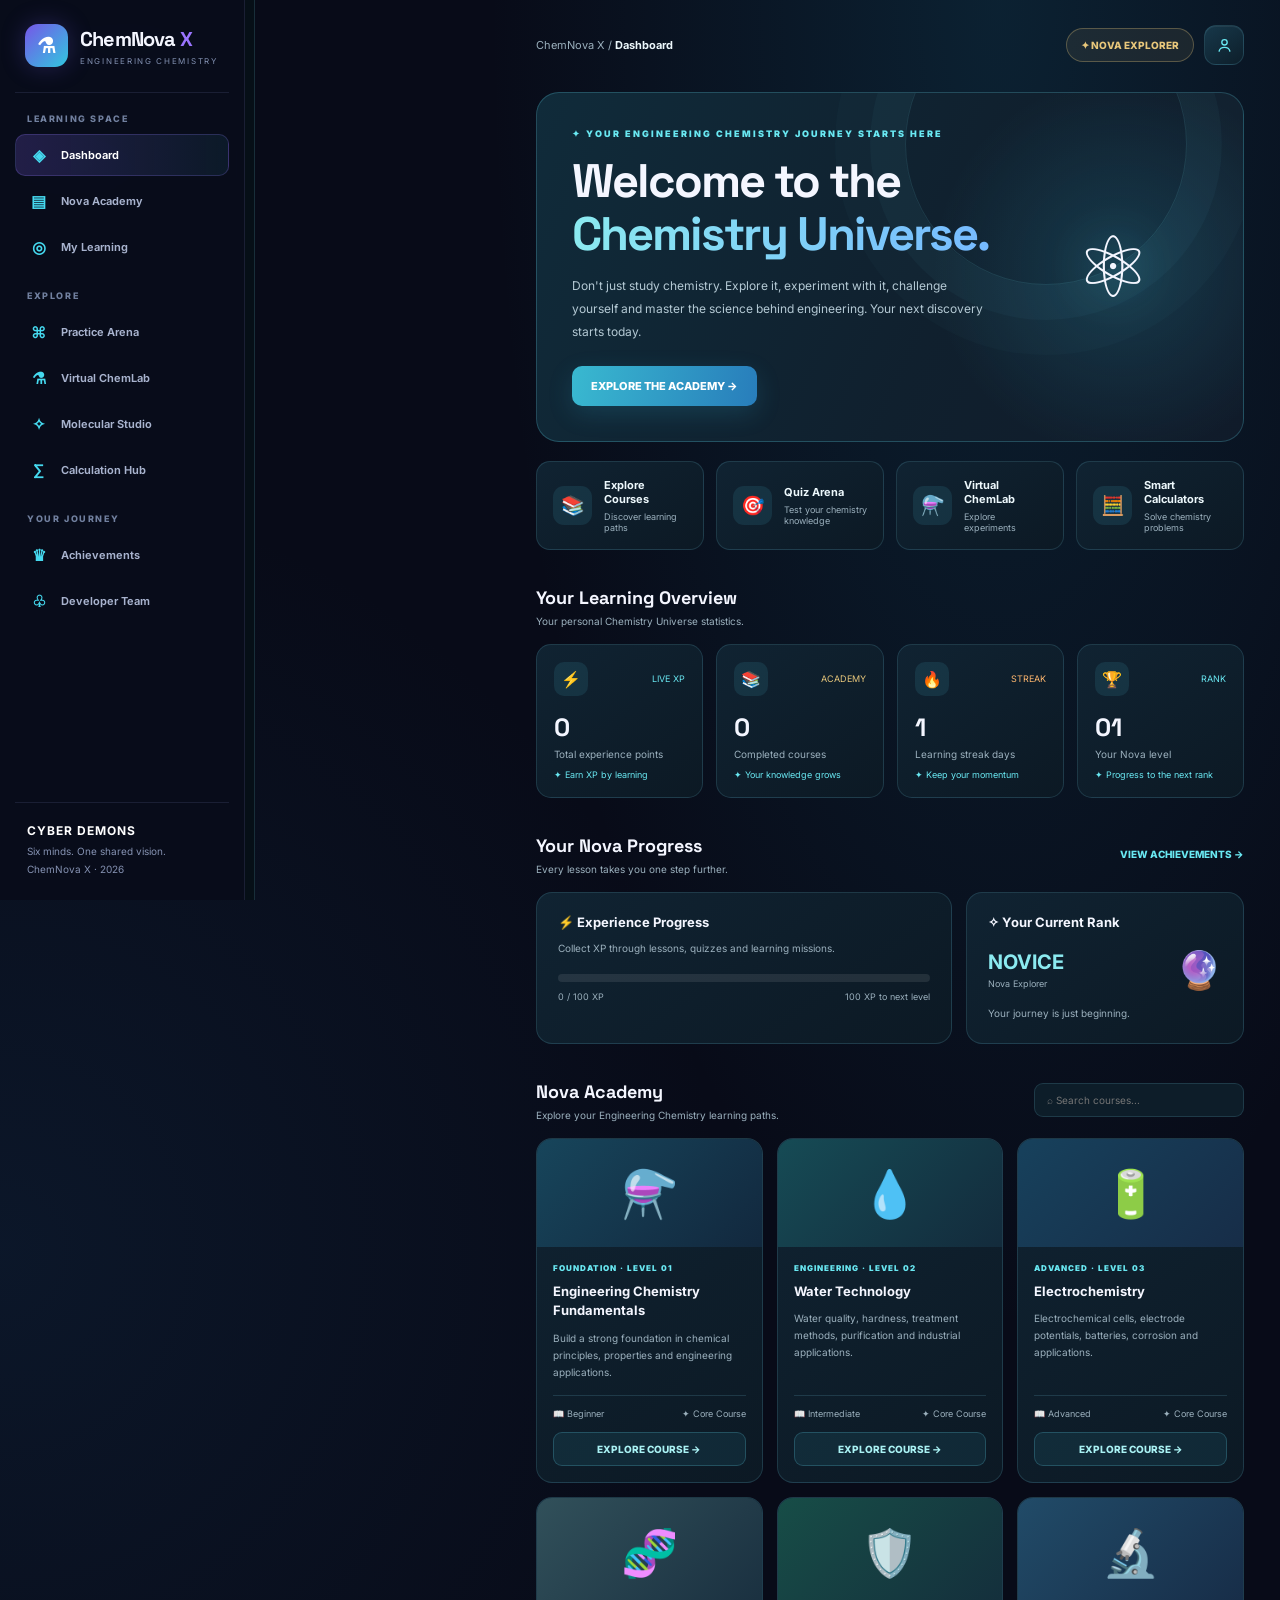
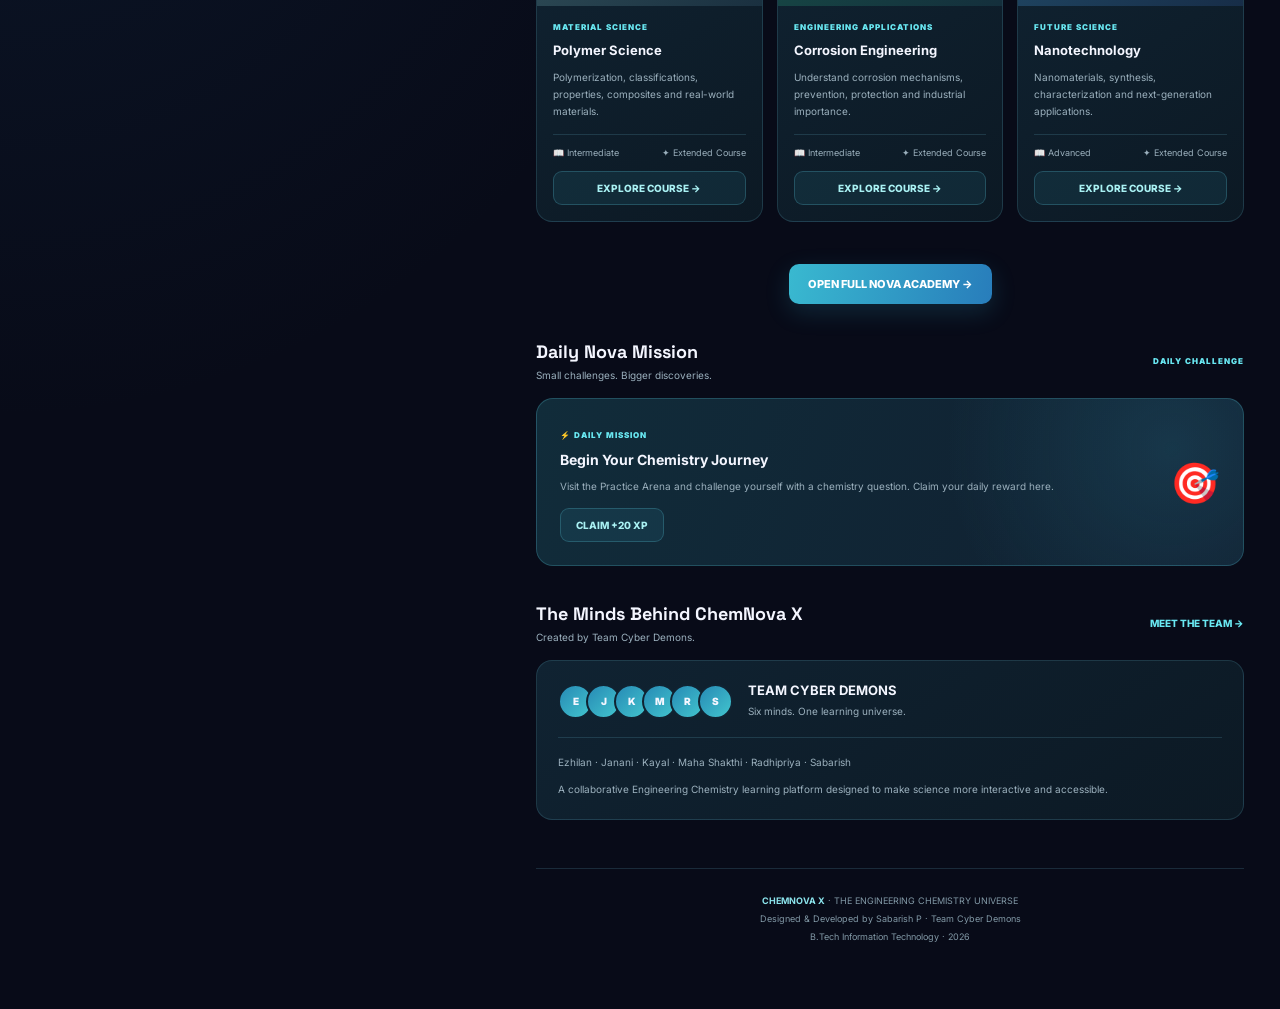
==== commit 3a5c9276: "Update index.html" ====
--- a/index.html
+++ b/index.html
@@ -2396,6 +2396,7 @@
 updateDashboard();
 
 </script>
+   <script src="chemnova-core.js"></script>
 
 </body>
 </html>
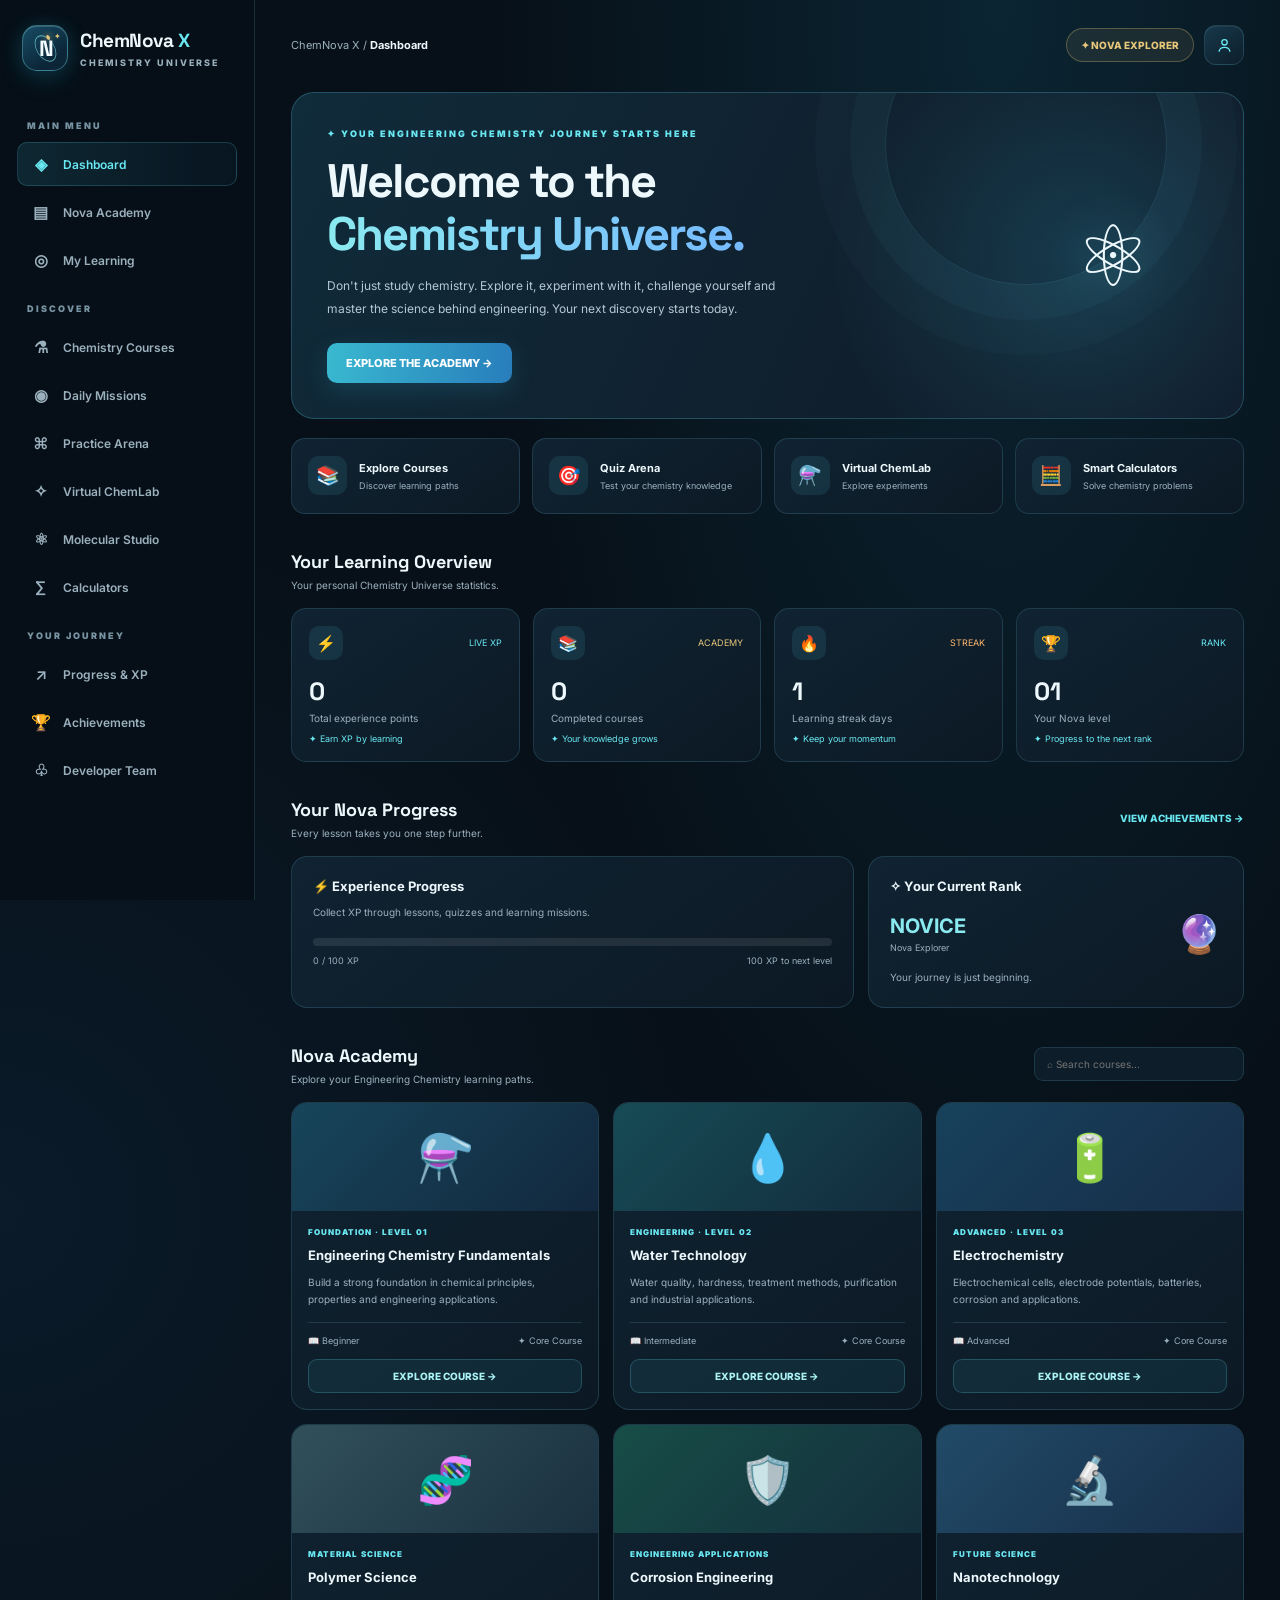
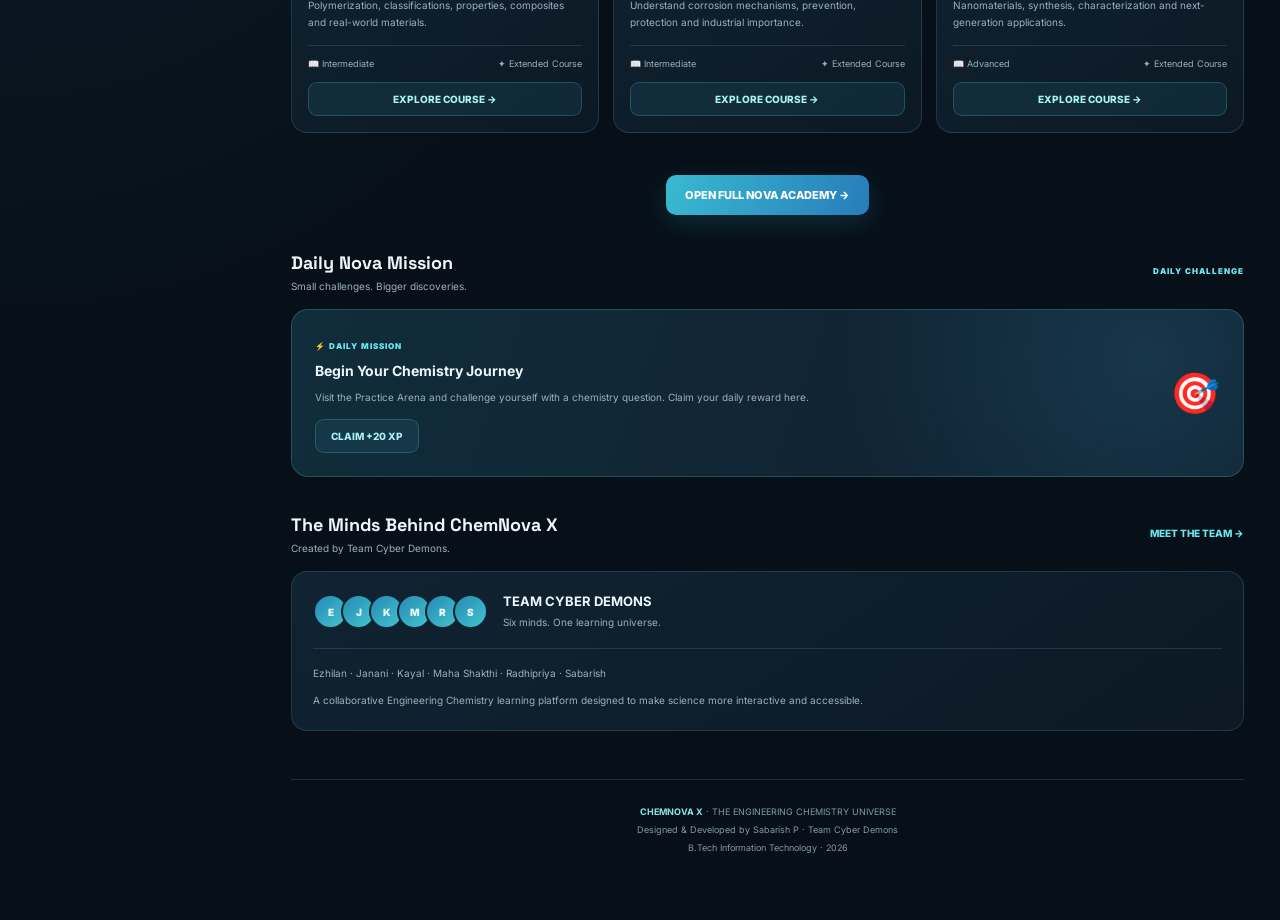
==== commit bc74140d: "Update index.html" ====
--- a/index.html
+++ b/index.html
@@ -1,3 +1,4 @@
+
 <!DOCTYPE html>
 <html lang="en">
 <head>
@@ -12,31 +13,22 @@
 <link href="https://fonts.googleapis.com/css2?family=Inter:wght@400;500;600;700;800;900&family=Space+Grotesk:wght@400;500;600;700&display=swap" rel="stylesheet">
 
 <style>
-/* =========================================
-   CHEMNOVA X - MASTER DESIGN SYSTEM
-   ========================================= */
-
 :root {
   --bg:#071018;
   --sidebar:#091722;
   --panel:#102332;
   --panel2:#142b3b;
   --panel3:#193447;
-
   --cyan:#69e8f2;
   --blue:#399acb;
   --gold:#e8c77b;
   --green:#70dfb5;
-
   --text:#edf8fc;
   --muted:#9bb0bd;
   --border:rgba(111,202,224,.17);
-
   --radius:16px;
   --shadow:0 12px 35px rgba(0,0,0,.2);
-  --transition:border-color .2s ease,
-               background-color .2s ease,
-               box-shadow .2s ease;
+  --transition:border-color .2s ease,background-color .2s ease,box-shadow .2s ease;
 }
 
 * {
@@ -60,18 +52,9 @@
   font-family:Inter,sans-serif;
 }
 
-button,input {
-  font:inherit;
-}
-
-button {
-  cursor:pointer;
-}
-
-a {
-  color:inherit;
-  -webkit-tap-highlight-color:transparent;
-}
+button,input { font:inherit; }
+button { cursor:pointer; }
+a { color:inherit;-webkit-tap-highlight-color:transparent; }
 
 button:focus-visible,
 a:focus-visible,
@@ -80,13 +63,9 @@
   outline-offset:3px;
 }
 
-/* =========================================
-   SIDEBAR
-   ========================================= */
-
-.app {
-  min-height:100vh;
-}
+.app { min-height:100vh; }
+
+/* SIDEBAR */
 
 .sidebar {
   width:255px;
@@ -97,10 +76,8 @@
   z-index:100;
   padding:25px 17px;
   overflow-y:auto;
-
   background:rgba(7,16,24,.98);
   border-right:1px solid var(--border);
-
   display:flex;
   flex-direction:column;
   transition:transform .3s ease;
@@ -121,13 +98,10 @@
   border-radius:15px;
   position:relative;
   overflow:hidden;
-
   display:grid;
   place-items:center;
-
   background:linear-gradient(145deg,#174d65,#0c2638 72%);
   border:1px solid rgba(117,225,239,.38);
-
   box-shadow:
     inset 0 1px 0 rgba(255,255,255,.16),
     0 8px 24px rgba(23,142,174,.2),
@@ -180,9 +154,7 @@
   letter-spacing:-.5px;
 }
 
-.brand-name span {
-  color:var(--cyan);
-}
+.brand-name span { color:var(--cyan); }
 
 .brand-name small {
   display:block;
@@ -207,33 +179,23 @@
   gap:12px;
   text-decoration:none;
   color:var(--muted);
-
   padding:11px 12px;
   margin:2px 0;
-
   border-radius:10px;
   border:1px solid transparent;
-
   font-size:12px;
   font-weight:600;
-
   transition:var(--transition);
 }
 
 .nav-link:hover,
 .nav-link.active {
-  background:linear-gradient(
-    90deg,
-    rgba(63,190,215,.14),
-    rgba(45,126,181,.06)
-  );
+  background:linear-gradient(90deg,rgba(63,190,215,.14),rgba(45,126,181,.06));
   color:#c9f7fb;
   border-color:rgba(93,215,232,.2);
 }
 
-.nav-link.active {
-  color:var(--cyan);
-}
+.nav-link.active { color:var(--cyan); }
 
 .nav-icon {
   width:21px;
@@ -242,9 +204,7 @@
   flex-shrink:0;
 }
 
-/* =========================================
-   MAIN AREA
-   ========================================= */
+/* MAIN AREA */
 
 .main {
   margin-left:255px;
@@ -266,9 +226,7 @@
   font-size:11px;
 }
 
-.breadcrumb strong {
-  color:var(--text);
-}
+.breadcrumb strong { color:var(--text); }
 
 .top-actions {
   display:flex;
@@ -281,13 +239,10 @@
   height:40px;
   display:grid;
   place-items:center;
-
   border-radius:12px;
   border:1px solid var(--border);
-
   color:var(--cyan);
   background:linear-gradient(145deg,#17384a,#0d1e2a);
-
   box-shadow:inset 0 1px 0 rgba(255,255,255,.06);
   transition:var(--transition);
 }
@@ -326,23 +281,18 @@
   border-radius:9px;
 }
 
-/* =========================================
-   HERO
-   ========================================= */
+/* HERO */
 
 .hero {
   position:relative;
   overflow:hidden;
-
   min-height:285px;
   border:1px solid rgba(92,207,226,.25);
   border-radius:23px;
   padding:35px;
-
   background:
     radial-gradient(circle at 83% 50%,rgba(50,173,204,.2),transparent 31%),
     linear-gradient(115deg,#102b3a,#10202e 58%,#101b2a);
-
   display:flex;
   align-items:center;
   justify-content:space-between;
@@ -358,9 +308,7 @@
   border-radius:50%;
   right:8%;
   top:-90px;
-  box-shadow:
-    0 0 0 35px rgba(114,220,235,.035),
-    0 0 0 70px rgba(114,220,235,.02);
+  box-shadow:0 0 0 35px rgba(114,220,235,.035),0 0 0 70px rgba(114,220,235,.02);
   pointer-events:none;
 }
 
@@ -404,17 +352,13 @@
   display:inline-block;
   margin-top:22px;
   padding:13px 19px;
-
   border:none;
   border-radius:10px;
-
   background:linear-gradient(100deg,#39b9d0,#287dbb);
   color:white;
-
   font-size:11px;
   font-weight:800;
   text-decoration:none;
-
   box-shadow:0 8px 25px rgba(45,157,190,.2);
   transition:var(--transition);
 }
@@ -430,10 +374,8 @@
   width:190px;
   height:190px;
   flex-shrink:0;
-
   display:grid;
   place-items:center;
-
   font-size:85px;
   filter:drop-shadow(0 0 25px rgba(91,214,231,.38));
   animation:atomFloat 5s ease-in-out infinite;
@@ -444,9 +386,7 @@
   50% { transform:translateY(-9px); }
 }
 
-/* =========================================
-   QUICK ACCESS
-   ========================================= */
+/* QUICK ACCESS */
 
 .quick-grid {
   display:grid;
@@ -458,19 +398,15 @@
 .quick-card {
   min-width:0;
   min-height:76px;
-
   display:flex;
   align-items:center;
   gap:12px;
-
   padding:16px;
   text-decoration:none;
   color:var(--text);
-
   background:linear-gradient(145deg,#102332,#0c1924);
   border:1px solid var(--border);
   border-radius:14px;
-
   transition:var(--transition);
 }
 
@@ -483,10 +419,8 @@
   width:39px;
   height:39px;
   flex-shrink:0;
-
   display:grid;
   place-items:center;
-
   border-radius:11px;
   background:rgba(78,190,211,.12);
   font-size:19px;
@@ -504,13 +438,11 @@
   margin-top:5px;
 }
 
-/* =========================================
-   COMMON SECTIONS
-   ========================================= */
+/* COMMON SECTIONS */
 
 .section {
   margin-top:36px;
-  scroll-margin-top:20px;
+  scroll-margin-top:24px;
 }
 
 .section-head {
@@ -540,13 +472,9 @@
   white-space:nowrap;
 }
 
-.view-all:hover {
-  color:var(--gold);
-}
-
-/* =========================================
-   LEARNING STATISTICS
-   ========================================= */
+.view-all:hover { color:var(--gold); }
+
+/* LEARNING STATISTICS */
 
 .stats {
   display:grid;
@@ -557,11 +485,9 @@
 .stat-card {
   min-width:0;
   padding:17px;
-
   background:linear-gradient(145deg,#102332,#0c1924);
   border:1px solid var(--border);
   border-radius:15px;
-
   transition:var(--transition);
 }
 
@@ -605,9 +531,7 @@
   margin-top:9px;
 }
 
-/* =========================================
-   PROGRESS PANELS
-   ========================================= */
+/* PROGRESS PANELS */
 
 .progress-layout {
   display:grid;
@@ -678,9 +602,7 @@
   margin-top:4px;
 }
 
-/* =========================================
-   COURSE SEARCH AND CARDS
-   ========================================= */
+/* COURSE SEARCH AND CARDS */
 
 .search {
   width:210px;
@@ -694,9 +616,7 @@
   font-size:10px;
 }
 
-.search:focus {
-  border-color:var(--cyan);
-}
+.search:focus { border-color:var(--cyan); }
 
 .course-grid {
   display:grid;
@@ -710,14 +630,11 @@
   min-width:0;
   min-height:100%;
   overflow:hidden;
-
   display:flex;
   flex-direction:column;
-
   background:linear-gradient(145deg,#102332,#0c1924);
   border:1px solid var(--border);
   border-radius:16px;
-
   transition:border-color .2s,box-shadow .2s;
 }
 
@@ -726,10 +643,13 @@
   box-shadow:0 8px 24px rgba(0,0,0,.14);
 }
 
+.course-card.is-filtered {
+  display:none !important;
+}
+
 .course-art {
   height:108px;
   flex-shrink:0;
-
   display:grid;
   place-items:center;
   font-size:46px;
@@ -786,16 +706,13 @@
   width:100%;
   margin-top:13px;
   padding:10px;
-
   border-radius:9px;
   background:rgba(65,180,204,.1);
   border:1px solid rgba(91,205,224,.24);
-
   color:#a9f1f3;
   font-size:10px;
   font-weight:800;
   text-align:center;
-
   transition:var(--transition);
 }
 
@@ -814,27 +731,15 @@
   font-size:11px;
 }
 
-/* Search hides cards without moving remaining cards.
-   Their original grid slots are intentionally preserved. */
-
-.course-card.is-filtered {
-  visibility:hidden;
-  pointer-events:none;
-}
-
-/* =========================================
-   DAILY MISSION
-   ========================================= */
+/* DAILY MISSION */
 
 .mission {
   background:
     radial-gradient(circle at 90% 30%,rgba(59,169,201,.16),transparent 35%),
     linear-gradient(110deg,#112c3a,#101f30);
-
   border:1px solid rgba(93,205,224,.23);
   border-radius:17px;
   padding:23px;
-
   display:flex;
   align-items:center;
   justify-content:space-between;
@@ -873,9 +778,7 @@
   cursor:default;
 }
 
-/* =========================================
-   TEAM
-   ========================================= */
+/* TEAM */
 
 .team-strip {
   display:flex;
@@ -893,48 +796,37 @@
   height:35px;
   border-radius:50%;
   border:2px solid #102332;
-
   display:grid;
   place-items:center;
   margin-left:-7px;
-
   background:linear-gradient(135deg,#278ab5,#42c5ce);
   font-size:10px;
   font-weight:900;
 }
 
-.team-avatars span:first-child {
-  margin-left:0;
-}
-
-/* =========================================
-   COURSE MODAL
-   ========================================= */
+.team-avatars span:first-child { margin-left:0; }
+
+/* COURSE MODAL */
 
 .modal {
   position:fixed;
   inset:0;
   z-index:200;
-
   display:none;
   align-items:center;
   justify-content:center;
-
   padding:18px;
   background:rgba(0,0,0,.8);
   backdrop-filter:blur(8px);
 }
 
-.modal.show {
-  display:flex;
-}
+.modal.show { display:flex; }
 
 .modal-box {
   width:100%;
   max-width:550px;
   max-height:85vh;
   overflow:auto;
-
   background:#0e1d29;
   border:1px solid rgba(104,207,226,.3);
   border-radius:19px;
@@ -970,14 +862,8 @@
   margin-top:13px;
 }
 
-.modal-topics {
-  margin-top:20px;
-}
-
-.modal-topics h3 {
-  font-size:12px;
-  margin-bottom:10px;
-}
+.modal-topics { margin-top:20px; }
+.modal-topics h3 { font-size:12px;margin-bottom:10px; }
 
 .topic-item {
   padding:11px 12px;
@@ -1006,28 +892,22 @@
   font-weight:800;
 }
 
-/* =========================================
-   TOAST
-   ========================================= */
+/* TOAST */
 
 .toast {
   position:fixed;
   bottom:24px;
   right:24px;
   z-index:300;
-
   background:#102b39;
   border:1px solid rgba(95,210,228,.4);
   color:white;
-
   padding:14px 18px;
   border-radius:11px;
   font-size:11px;
-
   opacity:0;
   transform:translateY(15px);
   pointer-events:none;
-
   transition:opacity .25s,transform .25s;
   box-shadow:0 10px 35px rgba(0,0,0,.5);
 }
@@ -1037,28 +917,21 @@
   transform:translateY(0);
 }
 
-/* =========================================
-   FOOTER
-   ========================================= */
+/* FOOTER */
 
 footer {
   text-align:center;
   border-top:1px solid var(--border);
   margin-top:48px;
   padding:23px 10px;
-
   color:#8299a6;
   font-size:9px;
   line-height:2;
 }
 
-footer strong {
-  color:#8ce5ed;
-}
-
-/* =========================================
-   RESPONSIVE DESIGN
-   ========================================= */
+footer strong { color:#8ce5ed; }
+
+/* MOBILE NAVIGATION */
 
 .sidebar-overlay {
   display:none;
@@ -1068,32 +941,19 @@
   background:rgba(0,0,0,.65);
 }
 
-.sidebar-overlay.show {
-  display:block;
-}
+.sidebar-overlay.show { display:block; }
+
+/* RESPONSIVE DESIGN */
 
 @media(max-width:1100px) {
-  .stats {
-    grid-template-columns:repeat(2,minmax(0,1fr));
-  }
-
-  .course-grid {
-    grid-template-columns:repeat(2,minmax(0,1fr));
-  }
-
-  .quick-grid {
-    grid-template-columns:repeat(2,minmax(0,1fr));
-  }
+  .stats { grid-template-columns:repeat(2,minmax(0,1fr)); }
+  .course-grid { grid-template-columns:repeat(2,minmax(0,1fr)); }
+  .quick-grid { grid-template-columns:repeat(2,minmax(0,1fr)); }
 }
 
 @media(max-width:760px) {
-  .sidebar {
-    transform:translateX(-100%);
-  }
-
-  .sidebar.open {
-    transform:translateX(0);
-  }
+  .sidebar { transform:translateX(-100%); }
+  .sidebar.open { transform:translateX(0); }
 
   .main {
     margin-left:0;
@@ -1101,88 +961,28 @@
     padding:17px 15px;
   }
 
-  .menu-toggle {
-    display:block;
-  }
-
-  .topbar {
-    flex-wrap:wrap;
-  }
-
-  .hero {
-    padding:25px 20px;
-    min-height:250px;
-  }
-
-  .hero-atom {
-    font-size:55px;
-    width:90px;
-  }
-
-  .hero h1 {
-    font-size:31px;
-  }
-
-  .progress-layout {
-    grid-template-columns:1fr;
-  }
-
-  .mission {
-    align-items:flex-start;
-  }
-
-  .search {
-    width:145px;
-  }
-
-  .section-head {
-    align-items:flex-start;
-  }
+  .menu-toggle { display:block; }
+  .topbar { flex-wrap:wrap; }
+  .hero { padding:25px 20px;min-height:250px; }
+  .hero-atom { font-size:55px;width:90px; }
+  .hero h1 { font-size:31px; }
+  .progress-layout { grid-template-columns:1fr; }
+  .mission { align-items:flex-start; }
+  .search { width:145px; }
+  .section-head { align-items:flex-start; }
 }
 
 @media(max-width:520px) {
-  .course-grid {
-    grid-template-columns:1fr;
-  }
-
-  .stats {
-    gap:9px;
-  }
-
-  .stat-card {
-    padding:12px;
-  }
-
-  .stat-card h3 {
-    font-size:21px;
-  }
-
-  .hero-atom {
-    display:none;
-  }
-
-  .rank {
-    font-size:8px;
-    padding:9px;
-  }
-
-  .quick-card {
-    padding:12px;
-  }
-
-  .quick-card strong {
-    font-size:10px;
-  }
-
-  .team-strip {
-    align-items:flex-start;
-  }
-
-  .team-avatars span {
-    width:29px;
-    height:29px;
-  }
-
+  .course-grid { grid-template-columns:1fr; }
+  .stats { gap:9px; }
+  .stat-card { padding:12px; }
+  .stat-card h3 { font-size:21px; }
+  .hero-atom { display:none; }
+  .rank { font-size:8px;padding:9px; }
+  .quick-card { padding:12px; }
+  .quick-card strong { font-size:10px; }
+  .team-strip { align-items:flex-start; }
+  .team-avatars span { width:29px;height:29px; }
   .toast {
     left:15px;
     right:15px;
@@ -1190,8 +990,6 @@
     text-align:center;
   }
 }
-
-/* Reduced motion accessibility */
 
 @media(prefers-reduced-motion:reduce) {
   *,
@@ -1208,14 +1006,9 @@
 <body>
 
 <div class="sidebar-overlay" id="sidebarOverlay"
-     onclick="toggleMenu()"></div>
+     onclick="closeMenu()"></div>
 
 <div class="app">
-
-<!-- =========================================
-     SIDEBAR
-     No user profile or developer name here.
-     ========================================= -->
 
 <aside class="sidebar" id="sidebar">
 
@@ -1288,10 +1081,6 @@
 
 </aside>
 
-<!-- =========================================
-     MAIN DASHBOARD
-     ========================================= -->
-
 <main class="main" id="dashboard">
 
   <header class="topbar">
@@ -1299,7 +1088,9 @@
     <div style="display:flex;align-items:center;gap:13px">
       <button class="menu-toggle"
               onclick="toggleMenu()"
-              aria-label="Open navigation">☰</button>
+              aria-label="Open navigation"
+              aria-expanded="false"
+              id="menuButton">☰</button>
 
       <div class="breadcrumb">
         ChemNova X / <strong>Dashboard</strong>
@@ -1307,33 +1098,23 @@
     </div>
 
     <div class="top-actions">
-
       <div class="rank">✦ NOVA EXPLORER</div>
 
       <button class="icon-btn"
               title="Learning profile"
               aria-label="Learning profile"
               onclick="showToast('Your learning progress is saved in this browser.')">
-
         <svg viewBox="0 0 24 24" aria-hidden="true">
           <circle cx="12" cy="8" r="3.4"></circle>
           <path d="M5.2 19.2c.8-3.2 3.1-4.8 6.8-4.8s6 1.6 6.8 4.8"></path>
         </svg>
-
       </button>
-
     </div>
   </header>
 
-  <!-- HERO -->
-
   <section class="hero">
-
     <div class="hero-content">
-
-      <div class="eyebrow">
-        ✦ YOUR ENGINEERING CHEMISTRY JOURNEY STARTS HERE
-      </div>
+      <div class="eyebrow">✦ YOUR ENGINEERING CHEMISTRY JOURNEY STARTS HERE</div>
 
       <h1>
         Welcome to the<br>
@@ -1349,14 +1130,10 @@
       <a class="primary-btn" href="academy.html">
         EXPLORE THE ACADEMY →
       </a>
-
     </div>
 
     <div class="hero-atom" aria-hidden="true">⚛</div>
-
   </section>
-
-  <!-- QUICK ACCESS -->
 
   <section class="quick-grid">
 
@@ -1394,9 +1171,7 @@
 
   </section>
 
-  <!-- LEARNING OVERVIEW -->
-
-  <section class="section">
+  <section class="section" id="overview">
 
     <div class="section-head">
       <div>
@@ -1450,8 +1225,6 @@
     </div>
   </section>
 
-  <!-- PROGRESS -->
-
   <section class="section" id="progress">
 
     <div class="section-head">
@@ -1468,9 +1241,7 @@
     <div class="progress-layout">
 
       <div class="panel">
-
         <h3>⚡ Experience Progress</h3>
-
         <p class="panel-desc">
           Collect XP through lessons, quizzes and learning missions.
         </p>
@@ -1483,22 +1254,17 @@
           <span id="xpProgressText">0 / 100 XP</span>
           <span id="nextLevelText">100 XP to next level</span>
         </div>
-
       </div>
 
       <div class="panel">
-
         <h3>✧ Your Current Rank</h3>
 
         <div class="xp-box">
-
           <div>
             <strong id="rankName">NOVICE</strong>
             <small>Nova Explorer</small>
           </div>
-
           <div style="font-size:37px">🔮</div>
-
         </div>
 
         <p class="panel-desc"
@@ -1506,18 +1272,14 @@
            id="rankDescription">
           Your journey is just beginning.
         </p>
-
       </div>
 
     </div>
   </section>
 
-  <!-- NOVA ACADEMY -->
-
   <section class="section" id="academy">
 
     <div class="section-head">
-
       <div>
         <h2>Nova Academy</h2>
         <p>Explore your Engineering Chemistry learning paths.</p>
@@ -1529,30 +1291,24 @@
         type="search"
         placeholder="⌕ Search courses..."
         aria-label="Search courses">
-
     </div>
 
     <div class="course-grid" id="courseGrid">
 
       <article class="course-card" data-name="engineering chemistry fundamentals">
         <div class="course-art art1">⚗️</div>
-
         <div class="course-content">
           <span class="tag">FOUNDATION · LEVEL 01</span>
           <h3>Engineering Chemistry Fundamentals</h3>
-
           <p>
             Build a strong foundation in chemical principles,
             properties and engineering applications.
           </p>
-
           <div class="course-meta">
             <span>📖 Beginner</span>
             <span>✦ Core Course</span>
           </div>
-
-          <button class="course-action"
-                  onclick="openCourse('fundamentals')">
+          <button class="course-action" onclick="openCourse('fundamentals')">
             EXPLORE COURSE →
           </button>
         </div>
@@ -1560,23 +1316,18 @@
 
       <article class="course-card" data-name="water technology">
         <div class="course-art art2">💧</div>
-
         <div class="course-content">
           <span class="tag">ENGINEERING · LEVEL 02</span>
           <h3>Water Technology</h3>
-
           <p>
             Water quality, hardness, treatment methods,
             purification and industrial applications.
           </p>
-
           <div class="course-meta">
             <span>📖 Intermediate</span>
             <span>✦ Core Course</span>
           </div>
-
-          <button class="course-action"
-                  onclick="openCourse('water')">
+          <button class="course-action" onclick="openCourse('water')">
             EXPLORE COURSE →
           </button>
         </div>
@@ -1584,23 +1335,18 @@
 
       <article class="course-card" data-name="electrochemistry">
         <div class="course-art art3">🔋</div>
-
         <div class="course-content">
           <span class="tag">ADVANCED · LEVEL 03</span>
           <h3>Electrochemistry</h3>
-
           <p>
             Electrochemical cells, electrode potentials,
             batteries, corrosion and applications.
           </p>
-
           <div class="course-meta">
             <span>📖 Advanced</span>
             <span>✦ Core Course</span>
           </div>
-
-          <button class="course-action"
-                  onclick="openCourse('electrochemistry')">
+          <button class="course-action" onclick="openCourse('electrochemistry')">
             EXPLORE COURSE →
           </button>
         </div>
@@ -1608,23 +1354,18 @@
 
       <article class="course-card" data-name="polymer science">
         <div class="course-art art4">🧬</div>
-
         <div class="course-content">
           <span class="tag">MATERIAL SCIENCE</span>
           <h3>Polymer Science</h3>
-
           <p>
             Polymerization, classifications, properties,
             composites and real-world materials.
           </p>
-
           <div class="course-meta">
             <span>📖 Intermediate</span>
             <span>✦ Extended Course</span>
           </div>
-
-          <button class="course-action"
-                  onclick="openCourse('polymers')">
+          <button class="course-action" onclick="openCourse('polymers')">
             EXPLORE COURSE →
           </button>
         </div>
@@ -1632,23 +1373,18 @@
 
       <article class="course-card" data-name="corrosion engineering">
         <div class="course-art art5">🛡️</div>
-
         <div class="course-content">
           <span class="tag">ENGINEERING APPLICATIONS</span>
           <h3>Corrosion Engineering</h3>
-
           <p>
             Understand corrosion mechanisms, prevention,
             protection and industrial importance.
           </p>
-
           <div class="course-meta">
             <span>📖 Intermediate</span>
             <span>✦ Extended Course</span>
           </div>
-
-          <button class="course-action"
-                  onclick="openCourse('corrosion')">
+          <button class="course-action" onclick="openCourse('corrosion')">
             EXPLORE COURSE →
           </button>
         </div>
@@ -1656,23 +1392,18 @@
 
       <article class="course-card" data-name="nanotechnology">
         <div class="course-art art6">🔬</div>
-
         <div class="course-content">
           <span class="tag">FUTURE SCIENCE</span>
           <h3>Nanotechnology</h3>
-
           <p>
             Nanomaterials, synthesis, characterization
             and next-generation applications.
           </p>
-
           <div class="course-meta">
             <span>📖 Advanced</span>
             <span>✦ Extended Course</span>
           </div>
-
-          <button class="course-action"
-                  onclick="openCourse('nano')">
+          <button class="course-action" onclick="openCourse('nano')">
             EXPLORE COURSE →
           </button>
         </div>
@@ -1692,8 +1423,6 @@
 
   </section>
 
-  <!-- DAILY MISSION -->
-
   <section class="section" id="mission">
 
     <div class="section-head">
@@ -1701,7 +1430,6 @@
         <h2>Daily Nova Mission</h2>
         <p>Small challenges. Bigger discoveries.</p>
       </div>
-
       <span class="tag">DAILY CHALLENGE</span>
     </div>
 
@@ -1710,9 +1438,7 @@
       <div>
         <span class="tag">⚡ DAILY MISSION</span>
 
-        <h3 id="missionTitle">
-          Begin Your Chemistry Journey
-        </h3>
+        <h3 id="missionTitle">Begin Your Chemistry Journey</h3>
 
         <p id="missionDescription">
           Visit the Practice Arena and challenge yourself
@@ -1728,8 +1454,6 @@
 
     </div>
   </section>
-
-  <!-- TEAM -->
 
   <section class="section" id="team">
 
@@ -1758,19 +1482,13 @@
         </div>
 
         <div>
-          <h3 style="margin-bottom:4px">
-            TEAM CYBER DEMONS
-          </h3>
-
-          <p class="panel-desc">
-            Six minds. One learning universe.
-          </p>
+          <h3 style="margin-bottom:4px">TEAM CYBER DEMONS</h3>
+          <p class="panel-desc">Six minds. One learning universe.</p>
         </div>
 
       </div>
 
       <div style="margin-top:17px;border-top:1px solid var(--border);padding-top:15px">
-
         <p class="panel-desc">
           Ezhilan · Janani · Kayal · Maha Shakthi · Radhipriya · Sabarish
         </p>
@@ -1779,13 +1497,10 @@
           A collaborative Engineering Chemistry learning platform
           designed to make science more interactive and accessible.
         </p>
-
       </div>
 
     </div>
   </section>
-
-  <!-- FOOTER -->
 
   <footer>
     <strong>CHEMNOVA X</strong> · THE ENGINEERING CHEMISTRY UNIVERSE<br>
@@ -1796,27 +1511,21 @@
 </main>
 </div>
 
-<!-- =========================================
-     COURSE PREVIEW MODAL
-     ========================================= -->
+<!-- COURSE PREVIEW MODAL -->
 
 <div class="modal" id="courseModal" onclick="closeModalOutside(event)">
 
   <div class="modal-box">
 
     <div class="modal-head">
-
       <div>
         <span class="tag">NOVA ACADEMY · COURSE PREVIEW</span>
-        <h2 id="modalTitle" style="margin-top:9px">
-          Course title
-        </h2>
+        <h2 id="modalTitle" style="margin-top:9px">Course title</h2>
       </div>
 
       <button class="close-btn"
               onclick="closeCourse()"
               aria-label="Close preview">✕</button>
-
     </div>
 
     <p class="modal-description" id="modalDescription"></p>
@@ -1827,15 +1536,8 @@
     </div>
 
     <div class="modal-actions">
-
-      <a class="primary-btn" href="academy.html">
-        OPEN NOVA ACADEMY →
-      </a>
-
-      <button class="secondary-btn" onclick="closeCourse()">
-        CLOSE PREVIEW
-      </button>
-
+      <a class="primary-btn" href="academy.html">OPEN NOVA ACADEMY →</a>
+      <button class="secondary-btn" onclick="closeCourse()">CLOSE PREVIEW</button>
     </div>
 
     <p class="panel-desc" style="margin-top:14px">
@@ -1848,13 +1550,13 @@
 <div class="toast" id="toast" role="status" aria-live="polite"></div>
 
 <script>
+"use strict";
+
 /* =========================================
    CHEMNOVA X - DASHBOARD CORE
    Shared XP key: novaXP
    ========================================= */
 
-"use strict";
-
 const $ = id => document.getElementById(id);
 
 function readNumber(key,fallback=0) {
@@ -1867,12 +1569,8 @@
 
 function readArray(key) {
   try {
-    const value = JSON.parse(
-      localStorage.getItem(key) || "[]"
-    );
-
+    const value = JSON.parse(localStorage.getItem(key) || "[]");
     return Array.isArray(value) ? value : [];
-
   } catch(error) {
     return [];
   }
@@ -1882,9 +1580,7 @@
 let missionDone = false;
 let toastTimer;
 
-/* =========================================
-   LEVEL SYSTEM
-   ========================================= */
+/* LEVEL SYSTEM */
 
 function getLevel() {
   return Math.floor(xp / 100) + 1;
@@ -1895,72 +1591,48 @@
   if(level >= 10) return "MOLECULE MASTER";
   if(level >= 5) return "CHEM EXPLORER";
   if(level >= 2) return "APPRENTICE";
-
   return "NOVICE";
 }
 
 function getRankDescription(level) {
-  if(level >= 20)
-    return "You have reached the highest learning universe.";
-
-  if(level >= 10)
-    return "Your chemistry mastery is growing.";
-
-  if(level >= 5)
-    return "You are becoming a skilled chemistry explorer.";
-
-  if(level >= 2)
-    return "You have started building your chemistry knowledge.";
-
+  if(level >= 20) return "You have reached the highest learning universe.";
+  if(level >= 10) return "Your chemistry mastery is growing.";
+  if(level >= 5) return "You are becoming a skilled chemistry explorer.";
+  if(level >= 2) return "You have started building your chemistry knowledge.";
   return "Your journey is just beginning.";
 }
 
-/* =========================================
-   COMPLETED COURSES
-   ========================================= */
+/* COMPLETED COURSES */
 
 function getCompletedCourses() {
   return readArray("novaCompletedCourses");
 }
 
-/* =========================================
-   STREAK SYSTEM
-   ========================================= */
+/* STREAK SYSTEM */
 
 function getLocalDateKey(date=new Date()) {
   const year = date.getFullYear();
   const month = String(date.getMonth()+1).padStart(2,"0");
   const day = String(date.getDate()).padStart(2,"0");
-
   return `${year}-${month}-${day}`;
 }
 
 function updateStreak() {
-
   const today = getLocalDateKey();
   const previous = localStorage.getItem("novaLastVisit");
-
   let streak = readNumber("novaStreak",1);
 
   if(!previous) {
-
     streak = 1;
-
     localStorage.setItem("novaLastVisit",today);
     localStorage.setItem("novaStreak",streak);
 
   } else if(previous !== today) {
-
     const yesterday = new Date();
     yesterday.setDate(yesterday.getDate()-1);
-
     const yesterdayString = getLocalDateKey(yesterday);
 
-    if(previous === yesterdayString) {
-      streak++;
-    } else {
-      streak = 1;
-    }
+    streak = previous === yesterdayString ? streak + 1 : 1;
 
     localStorage.setItem("novaLastVisit",today);
     localStorage.setItem("novaStreak",streak);
@@ -1969,58 +1641,71 @@
   return streak;
 }
 
-/* =========================================
-   DASHBOARD REFRESH
-   ========================================= */
+/* DAILY MISSION */
+
+function todayKey() {
+  return getLocalDateKey();
+}
+
+function updateMissionDisplay() {
+  const savedDate = localStorage.getItem("novaMissionDate");
+  missionDone = savedDate === todayKey();
+
+  const button = $("missionBtn");
+
+  if(missionDone) {
+    button.textContent = "MISSION COMPLETED ✓";
+    button.disabled = true;
+
+    $("missionTitle").textContent = "Daily Mission Completed";
+    $("missionDescription").textContent =
+      "Excellent work! Return tomorrow for your next daily reward.";
+
+  } else {
+    button.textContent = "CLAIM +20 XP";
+    button.disabled = false;
+
+    $("missionTitle").textContent = "Begin Your Chemistry Journey";
+    $("missionDescription").textContent =
+      "Visit the Practice Arena and challenge yourself with a chemistry question. Claim your daily reward here.";
+  }
+}
+
+/* DASHBOARD REFRESH */
 
 function updateDashboard() {
-
   xp = readNumber("novaXP");
 
   const level = getLevel();
   const current = xp % 100;
-
   const streak = updateStreak();
   const completed = getCompletedCourses();
 
   $("xpStat").textContent = xp;
   $("courseStat").textContent = completed.length;
   $("streakStat").textContent = streak;
-
-  $("levelStat").textContent =
-    String(level).padStart(2,"0");
+  $("levelStat").textContent = String(level).padStart(2,"0");
 
   $("xpBar").style.width = current + "%";
-
-  $("xpProgressText").textContent =
-    current + " / 100 XP";
-
-  $("nextLevelText").textContent =
-    (100-current) + " XP to next level";
+  $("xpProgressText").textContent = current + " / 100 XP";
+  $("nextLevelText").textContent = (100-current) + " XP to next level";
 
   $("rankName").textContent = getRank(level);
-
-  $("rankDescription").textContent =
-    getRankDescription(level);
+  $("rankDescription").textContent = getRankDescription(level);
 
   localStorage.setItem("novaXP",String(xp));
 
   updateMissionDisplay();
 }
 
-/* =========================================
-   XP REWARD
-   ========================================= */
+/* XP REWARD */
 
 function addXP(amount,reason) {
-
-  if(!Number.isFinite(amount) || amount <= 0)
-    return;
+  if(!Number.isFinite(amount) || amount <= 0) return;
 
   const oldLevel = getLevel();
 
   xp = readNumber("novaXP") + amount;
-
   localStorage.setItem("novaXP",String(xp));
 
   updateDashboard();
@@ -2028,64 +1713,16 @@
   const newLevel = getLevel();
 
   if(newLevel > oldLevel) {
-
-    showToast(
-      "🎉 Level up! You reached level " + newLevel
-    );
-
+    showToast("🎉 Level up! You reached level " + newLevel);
   } else {
-
-    showToast(
-      "+" + amount + " XP earned! " + (reason || "")
-    );
+    showToast("+" + amount + " XP earned! " + (reason || ""));
   }
 }
 
-/* =========================================
-   DAILY MISSION
-   ========================================= */
-
-function todayKey() {
-  return getLocalDateKey();
-}
-
-function updateMissionDisplay() {
-
-  const savedDate =
-    localStorage.getItem("novaMissionDate");
-
-  missionDone = savedDate === todayKey();
-
-  const button = $("missionBtn");
-
-  if(missionDone) {
-
-    button.textContent = "MISSION COMPLETED ✓";
-    button.disabled = true;
-
-    $("missionTitle").textContent =
-      "Daily Mission Completed";
-
-    $("missionDescription").textContent =
-      "Excellent work! Return tomorrow for your next daily reward.";
-
-  } else {
-
-    button.textContent = "CLAIM +20 XP";
-    button.disabled = false;
-
-    $("missionTitle").textContent =
-      "Begin Your Chemistry Journey";
-
-    $("missionDescription").textContent =
-      "Visit the Practice Arena and challenge yourself with a chemistry question. Claim your daily reward here.";
-  }
-}
+/* CLAIM DAILY MISSION */
 
 function claimMission() {
-
   if(localStorage.getItem("novaMissionDate") === todayKey()) {
-
     showToast("Today's mission is already completed.");
     return;
   }
@@ -2093,26 +1730,18 @@
   localStorage.setItem("novaMissionDate",todayKey());
 
   xp = readNumber("novaXP") + 20;
-
   localStorage.setItem("novaXP",String(xp));
 
   updateDashboard();
-
   showToast("🎯 Daily mission completed! +20 XP");
 }
 
-/* =========================================
-   COURSE DATA
-   ========================================= */
+/* COURSE DATA */
 
 const courseData = {
-
   fundamentals: {
     title:"Engineering Chemistry Fundamentals",
-
-    description:
-      "Explore the essential chemical principles that support engineering materials, industrial processes and modern technology.",
-
+    description:"Explore the essential chemical principles that support engineering materials, industrial processes and modern technology.",
     topics:[
       "Introduction to Engineering Chemistry",
       "Atomic Structure and Chemical Bonding",
@@ -2126,10 +1755,7 @@
 
   water: {
     title:"Water Technology",
-
-    description:
-      "Understand water quality, industrial water problems, purification and modern water treatment techniques.",
-
+    description:"Understand water quality, industrial water problems, purification and modern water treatment techniques.",
     topics:[
       "Sources and Characteristics of Water",
       "Hardness of Water",
@@ -2143,10 +1769,7 @@
 
   electrochemistry: {
     title:"Electrochemistry",
-
-    description:
-      "Learn the relationship between chemical reactions and electrical energy, including cells, batteries and electrode potentials.",
-
+    description:"Learn the relationship between chemical reactions and electrical energy, including cells, batteries and electrode potentials.",
     topics:[
       "Electrochemical Cells",
       "Electrode Potential",
@@ -2160,10 +1783,7 @@
 
   polymers: {
     title:"Polymer Science",
-
-    description:
-      "Study the chemistry of polymers, their synthesis, structure, properties and engineering applications.",
-
+    description:"Study the chemistry of polymers, their synthesis, structure, properties and engineering applications.",
     topics:[
       "Introduction to Polymers",
       "Classification of Polymers",
@@ -2177,10 +1797,7 @@
 
   corrosion: {
     title:"Corrosion Engineering",
-
-    description:
-      "Understand how materials deteriorate and how engineering methods can prevent corrosion.",
-
+    description:"Understand how materials deteriorate and how engineering methods can prevent corrosion.",
     topics:[
       "Introduction to Corrosion",
       "Chemical and Electrochemical Corrosion",
@@ -2194,10 +1811,7 @@
 
   nano: {
     title:"Nanotechnology",
-
-    description:
-      "Discover nanoscale materials, their special properties, synthesis methods and emerging engineering applications.",
-
+    description:"Discover nanoscale materials, their special properties, synthesis methods and emerging engineering applications.",
     topics:[
       "Introduction to Nanoscience",
       "Nanomaterials and Classification",
@@ -2208,195 +1822,199 @@
       "Engineering Applications of Nanotechnology"
     ]
   }
-
 };
 
-/* =========================================
-   COURSE PREVIEW
-   ========================================= */
+/* COURSE PREVIEW */
 
 function openCourse(id) {
-
   const course = courseData[id];
-
   if(!course) return;
 
   $("modalTitle").textContent = course.title;
-
-  $("modalDescription").textContent =
-    course.description;
-
+  $("modalDescription").textContent = course.description;
   $("modalTopics").replaceChildren();
 
-  course.topics.forEach((topic,index)=> {
-
+  course.topics.forEach((topic,index) => {
     const item = document.createElement("div");
     item.className = "topic-item";
 
     const number = document.createElement("span");
-
     number.style.color = "var(--cyan)";
     number.style.fontWeight = "800";
     number.style.marginRight = "9px";
-
-    number.textContent =
-      String(index+1).padStart(2,"0");
+    number.textContent = String(index+1).padStart(2,"0");
 
     item.append(number,document.createTextNode(topic));
-
     $("modalTopics").appendChild(item);
   });
 
   $("courseModal").classList.add("show");
-
   document.body.style.overflow = "hidden";
 }
 
 function closeCourse() {
-
   $("courseModal").classList.remove("show");
-
   document.body.style.overflow = "";
 }
 
 function closeModalOutside(event) {
-
   if(event.target === $("courseModal")) {
     closeCourse();
   }
 }
 
-/* =========================================
-   COURSE SEARCH
-   Stable original card order.
-   No sorting or DOM rearrangement.
-   ========================================= */
+/* COURSE SEARCH
+   Original card order is never sorted or rearranged.
+*/
 
 $("courseSearch").addEventListener("input",function() {
-
   const query = this.value.trim().toLowerCase();
-
   let visible = 0;
 
-  document.querySelectorAll(".course-card").forEach(card=> {
-
+  document.querySelectorAll(".course-card").forEach(card => {
     const name = card.dataset.name || "";
-
     const matches = name.includes(query);
 
     card.classList.toggle("is-filtered",!matches);
-
-    card.setAttribute(
-      "aria-hidden",
-      matches ? "false" : "true"
-    );
+    card.setAttribute("aria-hidden",matches ? "false" : "true");
 
     if(matches) visible++;
   });
 
-  $("emptySearch").style.display =
-    visible === 0 ? "block" : "none";
+  $("emptySearch").style.display = visible === 0 ? "block" : "none";
 });
 
-/* =========================================
-   MOBILE NAVIGATION
-   ========================================= */
+/* MOBILE NAVIGATION */
 
 function toggleMenu() {
-
-  $("sidebar").classList.toggle("open");
-
-  $("sidebarOverlay").classList.toggle("show");
+  const sidebar = $("sidebar");
+  const overlay = $("sidebarOverlay");
+  const button = $("menuButton");
+
+  const isOpen = sidebar.classList.toggle("open");
+
+  overlay.classList.toggle("show",isOpen);
+  button.setAttribute("aria-expanded",String(isOpen));
 }
 
 function closeMenu() {
-
   $("sidebar").classList.remove("open");
-
   $("sidebarOverlay").classList.remove("show");
-}
-
-document.querySelectorAll(".sidebar .nav-link").forEach(link=> {
-
-  link.addEventListener("click",()=> {
-
-    closeMenu();
-
-    if(link.getAttribute("href").startsWith("#")) {
-
-      document.querySelectorAll(".sidebar .nav-link")
-        .forEach(item=>item.classList.remove("active"));
-
-      link.classList.add("active");
+  $("menuButton").setAttribute("aria-expanded","false");
+}
+
+/* STABLE NAVIGATION AND ACTIVE SECTION */
+
+(function initializeStableNavigation() {
+  const navLinks = Array.from(
+    document.querySelectorAll(".sidebar .nav-link")
+  );
+
+  const sectionIds = [
+    "progress",
+    "academy",
+    "mission",
+    "team"
+  ];
+
+  function setActiveLink(href) {
+    navLinks.forEach(link => {
+      link.classList.toggle(
+        "active",
+        link.getAttribute("href") === href
+      );
+    });
+  }
+
+  navLinks.forEach(link => {
+    link.addEventListener("click",() => {
+      closeMenu();
+
+      const href = link.getAttribute("href");
+
+      if(href && href.startsWith("#")) {
+        setActiveLink(href);
+      } else if(href === "index.html") {
+        setActiveLink("index.html");
+      }
+    });
+  });
+
+  if("IntersectionObserver" in window) {
+    const observer = new IntersectionObserver(entries => {
+      const visible = entries
+        .filter(entry => entry.isIntersecting)
+        .sort((a,b) => b.intersectionRatio - a.intersectionRatio);
+
+      if(!visible.length) return;
+
+      setActiveLink("#" + visible[0].target.id);
+
+    },{
+      rootMargin:"-15% 0px -65% 0px",
+      threshold:[0,0.15,0.3,0.5]
+    });
+
+    sectionIds.forEach(id => {
+      const section = $(id);
+      if(section) observer.observe(section);
+    });
+  }
+
+  window.addEventListener("scroll",() => {
+    if(window.scrollY < 100) {
+      setActiveLink("index.html");
     }
-  });
-});
-
-/* =========================================
-   TOAST MESSAGE
-   ========================================= */
+  },{passive:true});
+
+})();
+
+/* TOAST MESSAGE */
 
 function showToast(message) {
-
   const toast = $("toast");
 
   toast.textContent = message;
-
   toast.classList.add("show");
 
   clearTimeout(toastTimer);
 
-  toastTimer = setTimeout(()=> {
-
+  toastTimer = setTimeout(() => {
     toast.classList.remove("show");
-
   },2800);
 }
 
-/* =========================================
-   ESCAPE KEY
-   ========================================= */
-
-document.addEventListener("keydown",event=> {
-
+/* ESCAPE KEY */
+
+document.addEventListener("keydown",event => {
   if(event.key === "Escape") {
-
     closeCourse();
-
     closeMenu();
   }
 });
 
-/* =========================================
-   CROSS-PAGE DATA REFRESH
-   ========================================= */
-
-window.addEventListener("pageshow",()=> {
-
+/* CROSS-PAGE DATA REFRESH */
+
+window.addEventListener("pageshow",() => {
   updateDashboard();
 });
 
-window.addEventListener("storage",event=> {
-
+window.addEventListener("storage",event => {
   if(
     event.key === "novaXP" ||
     event.key === "novaCompletedCourses" ||
     event.key === "novaMissionDate" ||
     event.key === "novaStreak"
   ) {
-
     updateDashboard();
   }
 });
 
-/* =========================================
-   INITIALIZE DASHBOARD
-   ========================================= */
+/* INITIALIZE DASHBOARD */
 
 updateDashboard();
 
 </script>
-   <script src="chemnova-core.js"></script>
 
 </body>
 </html>
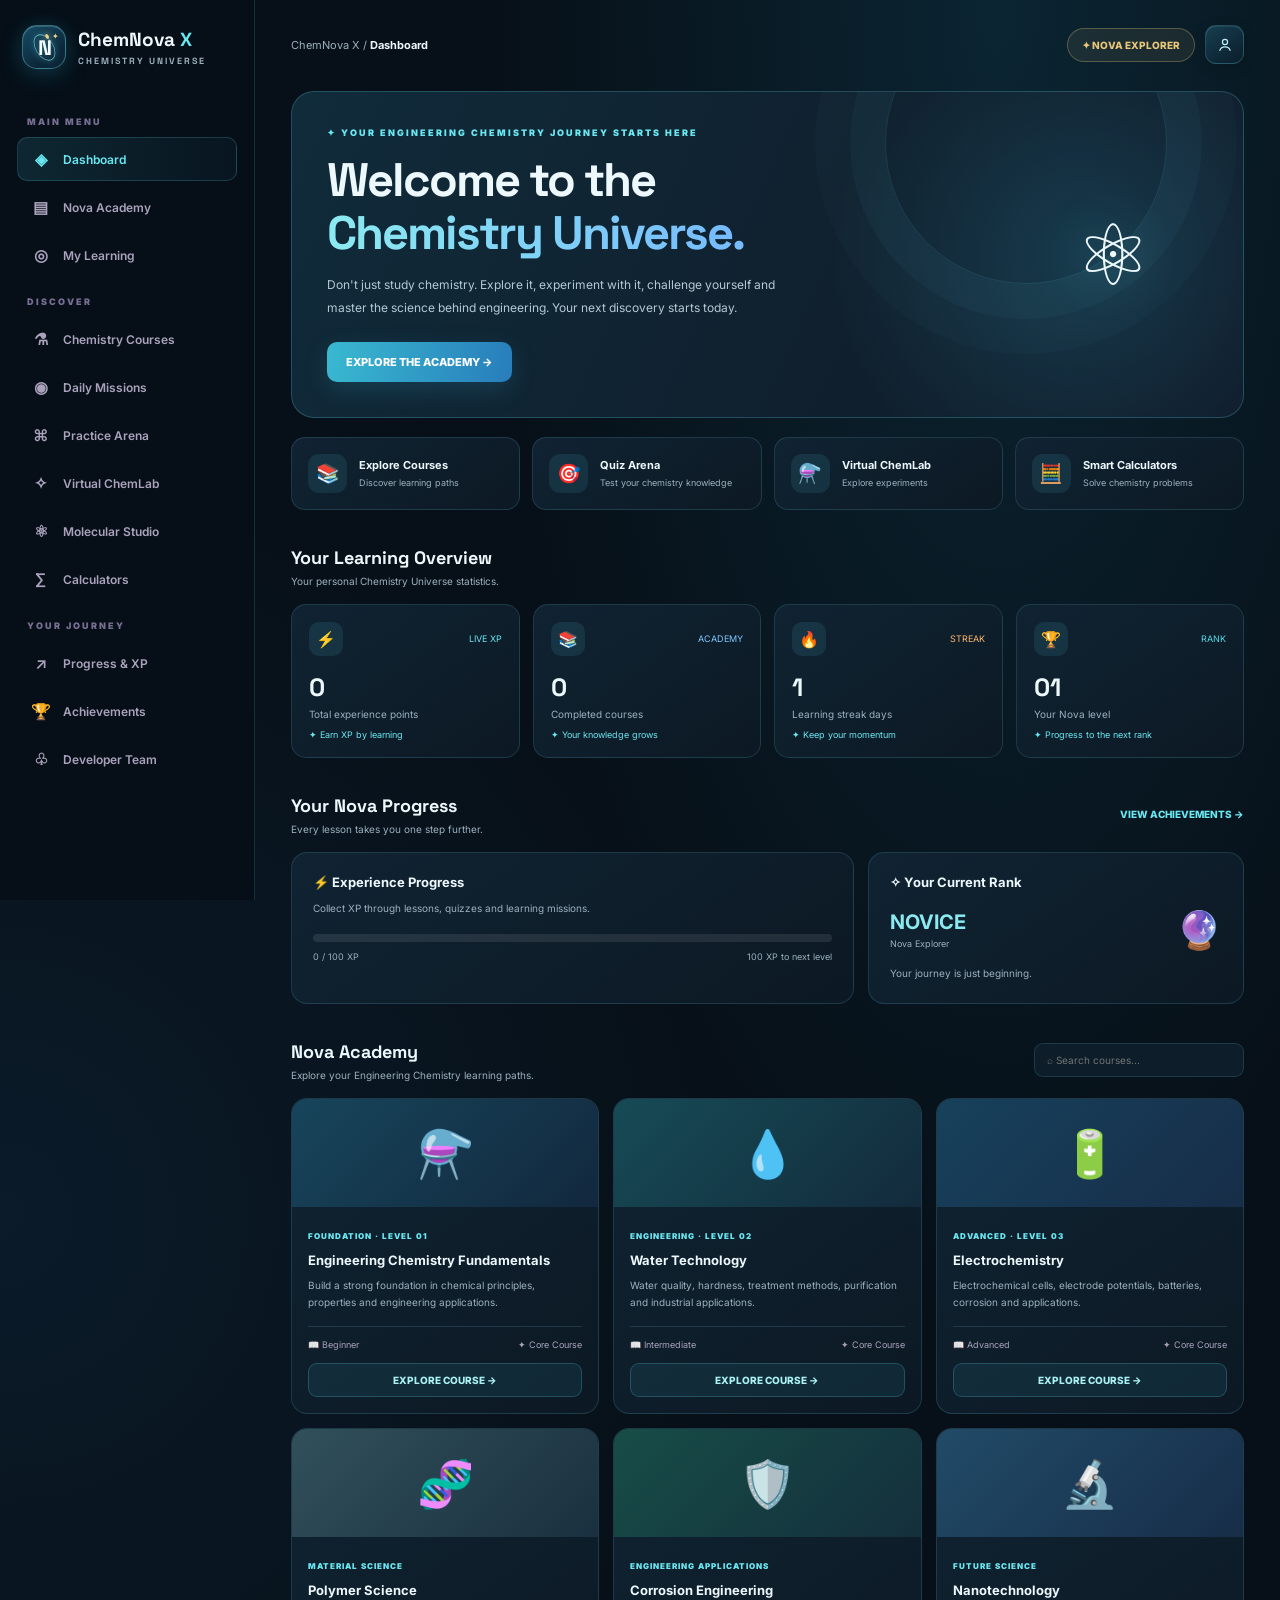
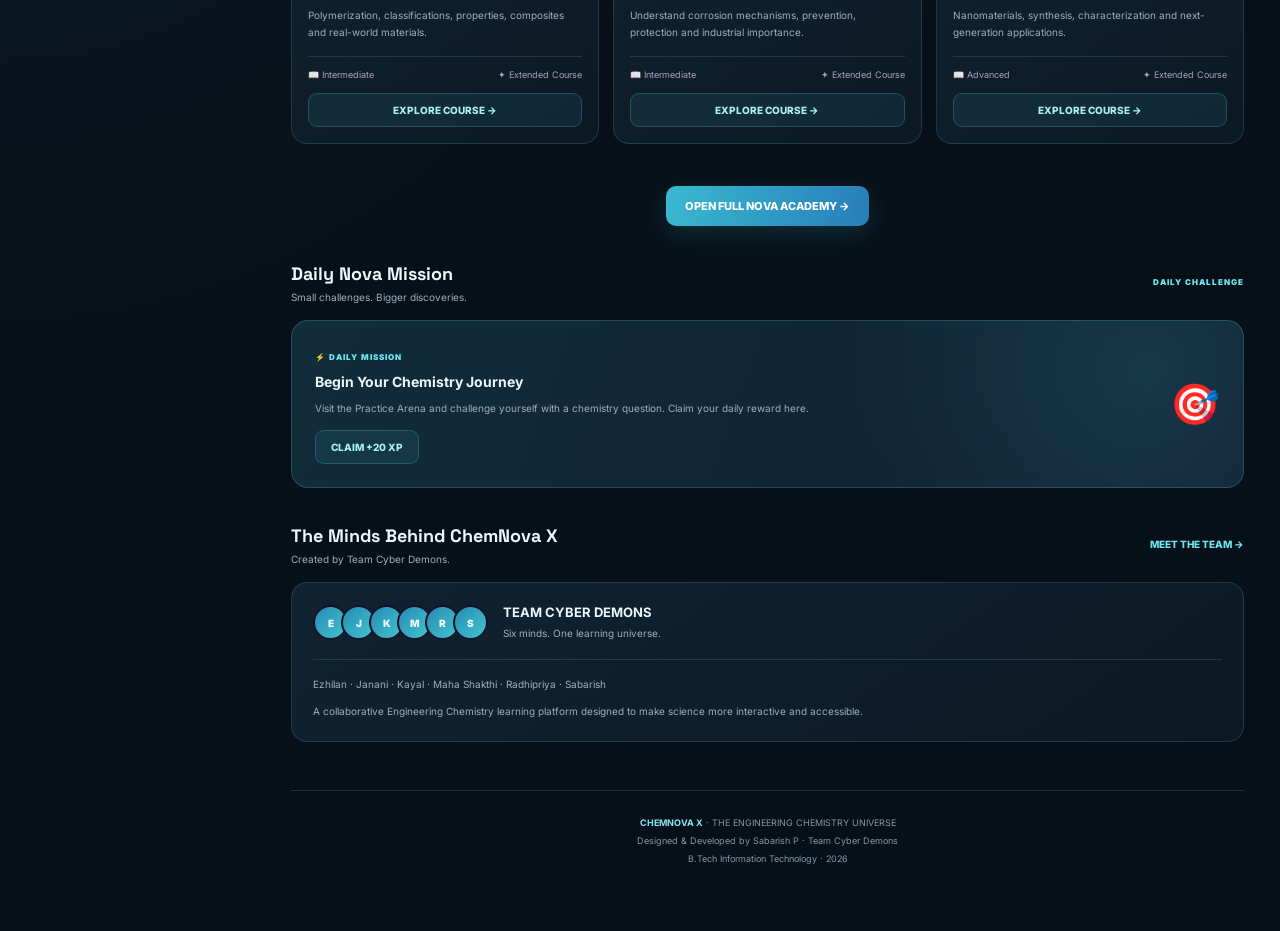
==== commit 7c208298: "Update index.html" ====
--- a/index.html
+++ b/index.html
@@ -5,609 +5,467 @@
 <meta charset="UTF-8">
 <meta name="viewport" content="width=device-width, initial-scale=1.0">
 <meta name="theme-color" content="#071018">
-<meta name="description" content="ChemNova X - Premium Engineering Chemistry Learning Universe">
-<title>ChemNova X</title>
+<meta name="description" content="ChemNova X - An interactive Engineering Chemistry learning universe.">
+<title>ChemNova X | Engineering Chemistry Universe</title>
 
 <link rel="preconnect" href="https://fonts.googleapis.com">
 <link rel="preconnect" href="https://fonts.gstatic.com" crossorigin>
 <link href="https://fonts.googleapis.com/css2?family=Inter:wght@400;500;600;700;800;900&family=Space+Grotesk:wght@400;500;600;700&display=swap" rel="stylesheet">
 
 <style>
-:root {
-  --bg:#071018;
-  --sidebar:#091722;
-  --panel:#102332;
-  --panel2:#142b3b;
-  --panel3:#193447;
-  --cyan:#69e8f2;
-  --blue:#399acb;
-  --gold:#e8c77b;
-  --green:#70dfb5;
-  --text:#edf8fc;
-  --muted:#9bb0bd;
-  --border:rgba(111,202,224,.17);
-  --radius:16px;
-  --shadow:0 12px 35px rgba(0,0,0,.2);
-  --transition:border-color .2s ease,background-color .2s ease,box-shadow .2s ease;
-}
-
-* {
-  margin:0;
-  padding:0;
-  box-sizing:border-box;
-}
-
-html {
-  scroll-behavior:smooth;
-  scroll-padding-top:24px;
-}
-
-body {
-  min-height:100vh;
+:root{
+  --bg:#0b0915;
+  --panel:#151126;
+  --panel2:#1c1732;
+  --purple:#a78bfa;
+  --violet:#8058f5;
+  --cyan:#55e7ed;
+  --pink:#ed91ed;
+  --text:#f5f2ff;
+  --muted:#aaa2bd;
+  --border:rgba(193,169,255,.14);
+  --gold:#f5c879;
+  --green:#6ee7b7;
+}
+
+*{margin:0;padding:0;box-sizing:border-box}
+html{scroll-behavior:smooth}
+body{
   background:
-    radial-gradient(ellipse at 78% 0%,rgba(22,104,132,.24),transparent 36%),
-    radial-gradient(ellipse at 0% 48%,rgba(24,65,103,.22),transparent 40%),
+    radial-gradient(ellipse at 75% 0%,#281650 0%,transparent 35%),
+    radial-gradient(ellipse at 0% 45%,#17102b 0%,transparent 38%),
     var(--bg);
   color:var(--text);
   font-family:Inter,sans-serif;
-}
-
-button,input { font:inherit; }
-button { cursor:pointer; }
-a { color:inherit;-webkit-tap-highlight-color:transparent; }
-
-button:focus-visible,
-a:focus-visible,
-input:focus-visible {
-  outline:2px solid var(--cyan);
-  outline-offset:3px;
-}
-
-.app { min-height:100vh; }
+  min-height:100vh;
+}
+button,input{font:inherit}
+button{cursor:pointer}
+a{-webkit-tap-highlight-color:transparent}
+.app{display:flex;min-height:100vh}
 
 /* SIDEBAR */
 
-.sidebar {
+.sidebar{
   width:255px;
   height:100vh;
   position:fixed;
   top:0;
   left:0;
-  z-index:100;
   padding:25px 17px;
-  overflow-y:auto;
-  background:rgba(7,16,24,.98);
+  background:rgba(13,10,25,.97);
   border-right:1px solid var(--border);
   display:flex;
   flex-direction:column;
-  transition:transform .3s ease;
-}
-
-.brand {
+  z-index:100;
+  overflow-y:auto;
+  transition:transform .3s;
+}
+
+.brand{
   display:flex;
   align-items:center;
   gap:12px;
+  margin-bottom:30px;
   padding:0 5px;
-  margin-bottom:30px;
-}
-
-.brand-icon {
-  width:46px;
-  height:46px;
-  flex-shrink:0;
-  border-radius:15px;
-  position:relative;
-  overflow:hidden;
+}
+.brand-icon{
+  width:44px;height:44px;
+  border-radius:14px;
   display:grid;
   place-items:center;
-  background:linear-gradient(145deg,#174d65,#0c2638 72%);
-  border:1px solid rgba(117,225,239,.38);
-  box-shadow:
-    inset 0 1px 0 rgba(255,255,255,.16),
-    0 8px 24px rgba(23,142,174,.2),
-    0 0 22px rgba(63,196,220,.12);
-}
-
-.brand-orbit {
-  position:absolute;
-  width:29px;
-  height:29px;
-  border:1px solid rgba(126,231,242,.72);
-  border-radius:50%;
-  transform:rotate(-32deg) scaleX(.62);
-}
-
-.brand-orbit::after {
-  content:"";
-  position:absolute;
-  width:5px;
-  height:5px;
-  right:-2px;
-  top:3px;
-  border-radius:50%;
-  background:var(--gold);
-  box-shadow:0 0 8px var(--gold);
-}
-
-.brand-monogram {
-  position:relative;
-  z-index:1;
-  font-family:"Space Grotesk",sans-serif;
-  font-size:22px;
-  font-weight:800;
-  color:#f2fbff;
-  letter-spacing:-2px;
-}
-
-.brand-spark {
-  position:absolute;
-  right:6px;
-  top:5px;
-  color:var(--gold);
-  font-size:8px;
-}
-
-.brand-name {
+  font-size:24px;
+  background:linear-gradient(135deg,#a78bfa,#6441df);
+  box-shadow:0 0 25px #8b5cf655;
+}
+.brand-name{
   font-family:"Space Grotesk",sans-serif;
   font-weight:800;
   font-size:19px;
-  letter-spacing:-.5px;
-}
-
-.brand-name span { color:var(--cyan); }
-
-.brand-name small {
+}
+.brand-name span{color:var(--cyan)}
+.brand small{
   display:block;
-  font-family:Inter,sans-serif;
   font-size:9px;
   letter-spacing:2px;
   color:var(--muted);
-  margin-top:4px;
-}
-
-.nav-label {
+  margin-top:3px;
+}
+.nav-label{
   font-size:9px;
-  color:#7893a2;
+  color:#766d91;
   letter-spacing:2px;
   font-weight:900;
-  margin:19px 10px 9px;
-}
-
-.nav-link {
+  margin:17px 10px 8px;
+}
+.nav-link{
   display:flex;
   align-items:center;
   gap:12px;
   text-decoration:none;
-  color:var(--muted);
+  color:#aaa2bd;
   padding:11px 12px;
   margin:2px 0;
   border-radius:10px;
-  border:1px solid transparent;
   font-size:12px;
   font-weight:600;
-  transition:var(--transition);
-}
-
-.nav-link:hover,
-.nav-link.active {
-  background:linear-gradient(90deg,rgba(63,190,215,.14),rgba(45,126,181,.06));
-  color:#c9f7fb;
-  border-color:rgba(93,215,232,.2);
-}
-
-.nav-link.active { color:var(--cyan); }
-
-.nav-icon {
-  width:21px;
-  text-align:center;
-  font-size:16px;
-  flex-shrink:0;
-}
-
-/* MAIN AREA */
-
-.main {
+  border:1px solid transparent;
+  transition:.2s;
+}
+.nav-link:hover,.nav-link.active{
+  background:linear-gradient(90deg,#8b5cf526,#8b5cf508);
+  color:#d9c8ff;
+  border-color:#a78bfa25;
+}
+.nav-link.active{color:var(--purple)}
+.nav-icon{font-size:16px;width:21px;text-align:center}
+/* MAIN */
+
+.main{
   margin-left:255px;
   width:calc(100% - 255px);
+  padding:25px 36px 40px;
   max-width:1700px;
-  padding:25px 36px 40px;
-}
-
-.topbar {
+}
+.topbar{
   display:flex;
   align-items:center;
   justify-content:space-between;
   gap:15px;
   margin-bottom:27px;
 }
-
-.breadcrumb {
-  color:var(--muted);
-  font-size:11px;
-}
-
-.breadcrumb strong { color:var(--text); }
-
-.top-actions {
-  display:flex;
-  align-items:center;
-  gap:10px;
-}
-
-.icon-btn {
-  width:40px;
-  height:40px;
-  display:grid;
-  place-items:center;
-  border-radius:12px;
+.breadcrumb{color:var(--muted);font-size:11px}
+.breadcrumb strong{color:var(--text)}
+.top-actions{display:flex;align-items:center;gap:10px}
+.icon-btn{
+  width:39px;height:39px;
+  border-radius:11px;
   border:1px solid var(--border);
-  color:var(--cyan);
-  background:linear-gradient(145deg,#17384a,#0d1e2a);
-  box-shadow:inset 0 1px 0 rgba(255,255,255,.06);
-  transition:var(--transition);
-}
-
-.icon-btn svg {
-  width:19px;
-  height:19px;
-  fill:none;
-  stroke:currentColor;
-  stroke-width:1.7;
-  stroke-linecap:round;
-  stroke-linejoin:round;
-}
-
-.icon-btn:hover {
-  border-color:var(--cyan);
-  color:var(--gold);
-}
-
-.rank {
-  border:1px solid rgba(232,199,123,.3);
-  color:var(--gold);
-  background:rgba(232,199,123,.08);
+  color:white;
+  background:var(--panel);
+  transition:.2s;
+}
+.icon-btn:hover{border-color:var(--purple);background:var(--panel2)}
+.rank{
+  border:1px solid #f6bd6740;
+  color:#f7c878;
+  background:#f6bd6710;
   border-radius:30px;
   padding:10px 14px;
   font-size:10px;
   font-weight:800;
 }
 
-.menu-toggle {
-  display:none;
-  background:var(--panel);
-  border:1px solid var(--border);
-  color:white;
-  padding:9px 12px;
-  border-radius:9px;
-}
-
 /* HERO */
 
-.hero {
+.hero{
   position:relative;
   overflow:hidden;
   min-height:285px;
-  border:1px solid rgba(92,207,226,.25);
+  border:1px solid #b79aff32;
   border-radius:23px;
   padding:35px;
   background:
-    radial-gradient(circle at 83% 50%,rgba(50,173,204,.2),transparent 31%),
-    linear-gradient(115deg,#102b3a,#10202e 58%,#101b2a);
+    radial-gradient(circle at 83% 50%,#8b5cf64b,transparent 30%),
+    linear-gradient(115deg,#21143e,#17112d 58%,#121c34);
   display:flex;
   align-items:center;
   justify-content:space-between;
   gap:25px;
 }
-
-.hero::after {
+.hero::after{
   content:"";
   position:absolute;
-  width:280px;
-  height:280px;
-  border:1px solid rgba(114,220,235,.13);
+  width:280px;height:280px;
+  border:1px solid #bda7ff1a;
   border-radius:50%;
-  right:8%;
-  top:-90px;
-  box-shadow:0 0 0 35px rgba(114,220,235,.035),0 0 0 70px rgba(114,220,235,.02);
+  right:8%;top:-90px;
+  box-shadow:0 0 0 35px #bda7ff08,0 0 0 70px #bda7ff05;
   pointer-events:none;
 }
-
-.hero-content {
-  position:relative;
-  z-index:2;
-  max-width:650px;
-}
-
-.eyebrow {
+.hero-content{position:relative;z-index:2;max-width:650px}
+.eyebrow{
   color:var(--cyan);
   letter-spacing:2px;
   font-size:9px;
   font-weight:900;
   margin-bottom:16px;
 }
-
-.hero h1 {
+.hero h1{
   font-family:"Space Grotesk",sans-serif;
   font-size:clamp(30px,4vw,47px);
   line-height:1.13;
   letter-spacing:-2px;
   margin-bottom:14px;
 }
-
-.hero h1 span {
-  background:linear-gradient(90deg,#8beaf0,#76baff);
+.hero h1 span{
+  background:linear-gradient(90deg,#c5aaff,#6fe8f0);
   background-clip:text;
   -webkit-background-clip:text;
   color:transparent;
 }
-
-.hero p {
-  color:#b4c9d4;
+.hero p{
+  color:#bbb1d1;
   font-size:12px;
   line-height:1.9;
   max-width:490px;
 }
-
-.primary-btn {
+.primary-btn{
   display:inline-block;
   margin-top:22px;
   padding:13px 19px;
   border:none;
   border-radius:10px;
-  background:linear-gradient(100deg,#39b9d0,#287dbb);
+  background:linear-gradient(100deg,#a78bfa,#7954e9);
   color:white;
   font-size:11px;
   font-weight:800;
+  box-shadow:0 8px 25px #8b5cf633;
+  transition:.2s;
   text-decoration:none;
-  box-shadow:0 8px 25px rgba(45,157,190,.2);
-  transition:var(--transition);
-}
-
-.primary-btn:hover {
-  filter:brightness(1.1);
-  box-shadow:0 8px 30px rgba(45,157,190,.3);
-}
-
-.hero-atom {
+}
+.primary-btn:hover{transform:translateY(-3px)}
+.hero-atom{
   position:relative;
   z-index:2;
-  width:190px;
-  height:190px;
+  width:190px;height:190px;
   flex-shrink:0;
   display:grid;
   place-items:center;
   font-size:85px;
-  filter:drop-shadow(0 0 25px rgba(91,214,231,.38));
-  animation:atomFloat 5s ease-in-out infinite;
-}
-
-@keyframes atomFloat {
-  0%,100% { transform:translateY(0); }
-  50% { transform:translateY(-9px); }
-}
-
-/* QUICK ACCESS */
-
-.quick-grid {
+  filter:drop-shadow(0 0 28px #a78bfa99);
+  animation:float 4s ease-in-out infinite;
+}
+@keyframes float{
+  0%,100%{transform:translateY(0)}
+  50%{transform:translateY(-12px)}
+}
+
+/* QUICK ACTIONS */
+
+.quick-grid{
   display:grid;
   grid-template-columns:repeat(4,minmax(0,1fr));
   gap:12px;
   margin-top:19px;
 }
-
-.quick-card {
-  min-width:0;
-  min-height:76px;
+.quick-card{
+  text-decoration:none;
+  color:var(--text);
+  background:linear-gradient(145deg,#1b1630,#131022);
+  border:1px solid var(--border);
+  border-radius:14px;
+  padding:16px;
   display:flex;
   align-items:center;
   gap:12px;
-  padding:16px;
-  text-decoration:none;
-  color:var(--text);
-  background:linear-gradient(145deg,#102332,#0c1924);
-  border:1px solid var(--border);
-  border-radius:14px;
-  transition:var(--transition);
-}
-
-.quick-card:hover {
-  border-color:rgba(100,218,233,.38);
-  box-shadow:0 8px 24px rgba(0,0,0,.14);
-}
-
-.quick-icon {
-  width:39px;
-  height:39px;
-  flex-shrink:0;
+  transition:.2s;
+}
+.quick-card:hover{
+  transform:translateY(-3px);
+  border-color:#a78bfa70;
+  background:#211a3b;
+}
+.quick-icon{
+  width:39px;height:39px;
+  border-radius:11px;
   display:grid;
   place-items:center;
-  border-radius:11px;
-  background:rgba(78,190,211,.12);
   font-size:19px;
-}
-
-.quick-card strong {
-  display:block;
-  font-size:11px;
-}
-
-.quick-card small {
-  display:block;
+  background:#a78bfa18;
+}
+.quick-card strong{font-size:11px;display:block}
+.quick-card small{
   color:var(--muted);
   font-size:9px;
+  display:block;
   margin-top:5px;
 }
 
-/* COMMON SECTIONS */
-
-.section {
-  margin-top:36px;
-  scroll-margin-top:24px;
-}
-
-.section-head {
+/* SECTION */
+
+.section{margin-top:36px;scroll-margin-top:20px}
+.section-head{
   display:flex;
   justify-content:space-between;
   align-items:center;
   gap:15px;
   margin-bottom:17px;
 }
-
-.section-head h2 {
+.section-head h2{
   font-family:"Space Grotesk",sans-serif;
   font-size:18px;
 }
-
-.section-head p {
+.section-head p{
   font-size:10px;
   color:var(--muted);
   margin-top:6px;
 }
-
-.view-all {
+.view-all{
   color:var(--cyan);
   text-decoration:none;
   font-size:10px;
   font-weight:800;
-  white-space:nowrap;
-}
-
-.view-all:hover { color:var(--gold); }
-
-/* LEARNING STATISTICS */
-
-.stats {
+}
+.view-all:hover{text-decoration:underline}
+
+/* STATS */
+
+.stats{
   display:grid;
   grid-template-columns:repeat(4,minmax(0,1fr));
   gap:13px;
 }
-
-.stat-card {
-  min-width:0;
-  padding:17px;
-  background:linear-gradient(145deg,#102332,#0c1924);
+.stat-card{
+  background:linear-gradient(145deg,#1b1630,#131022);
   border:1px solid var(--border);
   border-radius:15px;
-  transition:var(--transition);
-}
-
-.stat-card:hover {
-  border-color:rgba(100,218,233,.38);
-  box-shadow:0 8px 24px rgba(0,0,0,.14);
-}
-
-.stat-top {
-  display:flex;
-  justify-content:space-between;
-  align-items:center;
-  gap:8px;
-}
-
-.stat-icon {
-  width:34px;
-  height:34px;
+  padding:17px;
+  transition:.2s;
+}
+.stat-card:hover{transform:translateY(-3px);border-color:#a78bfa66}
+.stat-top{display:flex;justify-content:space-between;align-items:center}
+.stat-icon{
+  width:34px;height:34px;
+  border-radius:10px;
   display:grid;
   place-items:center;
-  border-radius:10px;
-  background:rgba(78,190,211,.12);
+  background:#a78bfa18;
   font-size:16px;
 }
-
-.stat-card h3 {
+.stat-card h3{
   font-size:25px;
   font-family:"Space Grotesk",sans-serif;
   margin-top:15px;
 }
-
-.stat-card p {
-  font-size:10px;
-  color:var(--muted);
-  margin-top:5px;
-}
-
-.stat-note {
-  font-size:9px;
-  color:var(--cyan);
-  margin-top:9px;
-}
-
-/* PROGRESS PANELS */
-
-.progress-layout {
+.stat-card p{font-size:10px;color:var(--muted);margin-top:5px}
+.stat-note{font-size:9px;color:var(--cyan);margin-top:9px}
+
+/* PROGRESS */
+
+.progress-layout{
   display:grid;
   grid-template-columns:1.5fr 1fr;
   gap:14px;
 }
-
-.panel {
-  min-width:0;
-  background:linear-gradient(145deg,#102332,#0c1924);
+.panel{
+  background:linear-gradient(145deg,#1a1530,#121020);
   border:1px solid var(--border);
   border-radius:16px;
   padding:21px;
 }
-
-.panel h3 {
-  font-size:13px;
-  margin-bottom:9px;
-}
-
-.panel-desc {
-  font-size:10px;
-  color:var(--muted);
-  line-height:1.8;
-}
-
-.progress-line {
+.panel h3{font-size:13px;margin-bottom:9px}
+.panel-desc{font-size:10px;color:var(--muted);line-height:1.8}
+.progress-line{
   height:8px;
-  background:rgba(255,255,255,.09);
+  background:#ffffff12;
   border-radius:20px;
   overflow:hidden;
   margin:17px 0 9px;
 }
-
-.progress-fill {
+.progress-fill{
   height:100%;
   width:0;
-  background:linear-gradient(90deg,#278dbd,#5de0e7);
+  background:linear-gradient(90deg,#8b5cf6,#55e7ed);
   border-radius:20px;
-  transition:width .5s ease;
-}
-
-.progress-meta {
+  transition:1s;
+}
+.progress-meta{
   display:flex;
   justify-content:space-between;
   gap:10px;
   font-size:9px;
   color:var(--muted);
 }
-
-.xp-box {
+.xp-box{
   display:flex;
   justify-content:space-between;
   align-items:center;
   gap:10px;
   margin-top:17px;
 }
-
-.xp-box strong {
-  font-size:20px;
-  color:#8beaf0;
-}
-
-.xp-box small {
+.xp-box strong{font-size:20px;color:#c7b0ff}
+.xp-box small{
   display:block;
   color:var(--muted);
   font-size:9px;
   margin-top:4px;
 }
 
-/* COURSE SEARCH AND CARDS */
-
-.search {
+/* COURSES */
+
+.course-grid{
+  display:grid;
+  grid-template-columns:repeat(3,minmax(0,1fr));
+  gap:14px;
+}
+.course-card{
+  background:linear-gradient(145deg,#1c1733,#131021);
+  border:1px solid var(--border);
+  border-radius:16px;
+  overflow:hidden;
+  transition:.25s;
+}
+.course-card:hover{
+  transform:translateY(-4px);
+  border-color:#a78bfa70;
+}
+.course-art{
+  height:108px;
+  display:grid;
+  place-items:center;
+  font-size:46px;
+  position:relative;
+}
+.art1{background:linear-gradient(135deg,#39205e,#1b1742)}
+.art2{background:linear-gradient(135deg,#153c50,#17243f)}
+.art3{background:linear-gradient(135deg,#4c2355,#242044)}
+.art4{background:linear-gradient(135deg,#493b20,#282044)}
+.art5{background:linear-gradient(135deg,#19483f,#192c40)}
+.art6{background:linear-gradient(135deg,#3e285f,#172e48)}
+.course-content{padding:16px}
+.tag{
+  font-size:8px;
+  letter-spacing:1px;
+  font-weight:900;
+  color:var(--cyan);
+}
+.course-content h3{font-size:13px;margin:9px 0}
+.course-content p{
+  font-size:10px;
+  color:var(--muted);
+  line-height:1.7;
+  min-height:35px;
+}
+.course-meta{
+  display:flex;
+  justify-content:space-between;
+  gap:5px;
+  margin-top:14px;
+  padding-top:12px;
+  border-top:1px solid var(--border);
+  color:#aaa2bd;
+  font-size:9px;
+}
+.course-action{
+  display:block;
+  width:100%;
+  text-decoration:none;
+  text-align:center;
+  margin-top:13px;
+  padding:10px;
+  border-radius:9px;
+  background:#a78bfa17;
+  border:1px solid #a78bfa30;
+  color:#d0bbff;
+  font-size:10px;
+  font-weight:800;
+  transition:.2s;
+}
+.course-action:hover{background:#a78bfa35}
+.search{
   width:210px;
-  max-width:100%;
-  background:#0d1d29;
+  background:#ffffff08;
   border:1px solid var(--border);
   border-radius:9px;
   padding:10px 12px;
@@ -615,113 +473,8 @@
   outline:none;
   font-size:10px;
 }
-
-.search:focus { border-color:var(--cyan); }
-
-.course-grid {
-  display:grid;
-  grid-template-columns:repeat(3,minmax(0,1fr));
-  gap:14px;
-  align-items:stretch;
-  grid-auto-flow:row;
-}
-
-.course-card {
-  min-width:0;
-  min-height:100%;
-  overflow:hidden;
-  display:flex;
-  flex-direction:column;
-  background:linear-gradient(145deg,#102332,#0c1924);
-  border:1px solid var(--border);
-  border-radius:16px;
-  transition:border-color .2s,box-shadow .2s;
-}
-
-.course-card:hover {
-  border-color:rgba(100,218,233,.38);
-  box-shadow:0 8px 24px rgba(0,0,0,.14);
-}
-
-.course-card.is-filtered {
-  display:none !important;
-}
-
-.course-art {
-  height:108px;
-  flex-shrink:0;
-  display:grid;
-  place-items:center;
-  font-size:46px;
-  position:relative;
-}
-
-.art1 { background:linear-gradient(135deg,#17455b,#12283e); }
-.art2 { background:linear-gradient(135deg,#164b55,#132b3c); }
-.art3 { background:linear-gradient(135deg,#17415c,#172d48); }
-.art4 { background:linear-gradient(135deg,#31505a,#1a3040); }
-.art5 { background:linear-gradient(135deg,#174d47,#142f3c); }
-.art6 { background:linear-gradient(135deg,#214b68,#172d48); }
-
-.course-content {
-  padding:16px;
-  display:flex;
-  flex-direction:column;
-  flex:1;
-}
-
-.tag {
-  font-size:8px;
-  letter-spacing:1px;
-  font-weight:900;
-  color:var(--cyan);
-}
-
-.course-content h3 {
-  font-size:13px;
-  margin:9px 0;
-  line-height:1.5;
-}
-
-.course-content p {
-  font-size:10px;
-  color:var(--muted);
-  line-height:1.7;
-  flex:1;
-}
-
-.course-meta {
-  display:flex;
-  justify-content:space-between;
-  gap:5px;
-  margin-top:14px;
-  padding-top:12px;
-  border-top:1px solid var(--border);
-  color:var(--muted);
-  font-size:9px;
-}
-
-.course-action {
-  display:block;
-  width:100%;
-  margin-top:13px;
-  padding:10px;
-  border-radius:9px;
-  background:rgba(65,180,204,.1);
-  border:1px solid rgba(91,205,224,.24);
-  color:#a9f1f3;
-  font-size:10px;
-  font-weight:800;
-  text-align:center;
-  transition:var(--transition);
-}
-
-.course-action:hover {
-  background:rgba(65,180,204,.2);
-  border-color:var(--cyan);
-}
-
-.empty-search {
+.search:focus{border-color:var(--purple)}
+.empty-search{
   display:none;
   text-align:center;
   padding:30px;
@@ -733,11 +486,11 @@
 
 /* DAILY MISSION */
 
-.mission {
+.mission{
   background:
-    radial-gradient(circle at 90% 30%,rgba(59,169,201,.16),transparent 35%),
-    linear-gradient(110deg,#112c3a,#101f30);
-  border:1px solid rgba(93,205,224,.23);
+    radial-gradient(circle at 90% 30%,#9b6aff26,transparent 35%),
+    linear-gradient(110deg,#211537,#17152d);
+  border:1px solid #b68aff38;
   border-radius:17px;
   padding:23px;
   display:flex;
@@ -745,280 +498,394 @@
   justify-content:space-between;
   gap:20px;
 }
-
-.mission h3 {
-  font-size:14px;
-  margin:9px 0;
-}
-
-.mission p {
-  font-size:10px;
-  color:var(--muted);
-  line-height:1.8;
-}
-
-.mission-icon {
-  font-size:40px;
-  flex-shrink:0;
-}
-
-.mission button {
+.mission h3{font-size:14px;margin:9px 0}
+.mission p{font-size:10px;color:var(--muted);line-height:1.8}
+.mission-icon{font-size:40px}
+.mission button{
   margin-top:13px;
-  border:1px solid rgba(91,205,224,.24);
-  background:rgba(65,180,204,.1);
-  color:#a9f1f3;
+  border:1px solid #b89aff55;
+  background:#a78bfa20;
+  color:#d6c4ff;
   padding:10px 15px;
   border-radius:9px;
   font-size:10px;
   font-weight:800;
 }
-
-.mission button:disabled {
-  opacity:.5;
-  cursor:default;
-}
+.mission button:disabled{opacity:.5;cursor:default}
 
 /* TEAM */
 
-.team-strip {
+.team-strip{
   display:flex;
   align-items:center;
   gap:15px;
 }
-
-.team-avatars {
-  display:flex;
-  flex-shrink:0;
-}
-
-.team-avatars span {
-  width:35px;
-  height:35px;
+.team-avatars{display:flex}
+.team-avatars span{
+  width:35px;height:35px;
   border-radius:50%;
-  border:2px solid #102332;
+  border:2px solid #171329;
   display:grid;
   place-items:center;
   margin-left:-7px;
-  background:linear-gradient(135deg,#278ab5,#42c5ce);
+  background:linear-gradient(135deg,#7049d8,#e17cda);
   font-size:10px;
   font-weight:900;
 }
-
-.team-avatars span:first-child { margin-left:0; }
-
-/* COURSE MODAL */
-
-.modal {
+.team-avatars span:first-child{margin-left:0}
+
+/* MODAL */
+
+.modal{
   position:fixed;
   inset:0;
+  background:#05030bcc;
   z-index:200;
   display:none;
   align-items:center;
   justify-content:center;
   padding:18px;
-  background:rgba(0,0,0,.8);
   backdrop-filter:blur(8px);
 }
-
-.modal.show { display:flex; }
-
-.modal-box {
+.modal.show{display:flex}
+.modal-box{
   width:100%;
   max-width:550px;
   max-height:85vh;
   overflow:auto;
-  background:#0e1d29;
-  border:1px solid rgba(104,207,226,.3);
+  background:#17132a;
+  border:1px solid #b69aff50;
   border-radius:19px;
   padding:25px;
-  box-shadow:0 25px 90px rgba(0,0,0,.6);
-}
-
-.modal-head {
+  box-shadow:0 25px 90px #0009;
+}
+.modal-head{
   display:flex;
   justify-content:space-between;
   align-items:flex-start;
   gap:15px;
 }
-
-.modal-head h2 {
+.modal-head h2{
   font-family:"Space Grotesk",sans-serif;
   font-size:21px;
 }
-
-.close-btn {
-  width:34px;
-  height:34px;
+.close-btn{
+  width:34px;height:34px;
   border:1px solid var(--border);
   border-radius:9px;
   color:white;
   background:#ffffff0a;
 }
-
-.modal-description {
+.modal-description{
   font-size:11px;
   color:var(--muted);
   line-height:1.8;
   margin-top:13px;
 }
-
-.modal-topics { margin-top:20px; }
-.modal-topics h3 { font-size:12px;margin-bottom:10px; }
-
-.topic-item {
+.modal-topics{margin-top:20px}
+.modal-topics h3{font-size:12px;margin-bottom:10px}
+.topic-item{
   padding:11px 12px;
-  background:rgba(255,255,255,.035);
+  background:#ffffff06;
   border:1px solid var(--border);
   border-radius:9px;
   font-size:10px;
-  color:#dcecf2;
+  color:#ded5f3;
   margin-top:7px;
 }
-
-.modal-actions {
-  display:flex;
-  gap:10px;
-  flex-wrap:wrap;
-  margin-top:20px;
-}
-
-.secondary-btn {
+.modal-actions{display:flex;gap:10px;flex-wrap:wrap;margin-top:20px}
+.secondary-btn{
   border:1px solid var(--border);
-  color:#b8e9ef;
+  color:#d5c7f5;
   background:#ffffff08;
   border-radius:9px;
   padding:12px 15px;
   font-size:10px;
   font-weight:800;
+  text-decoration:none;
 }
 
 /* TOAST */
 
-.toast {
+.toast{
   position:fixed;
   bottom:24px;
   right:24px;
-  z-index:300;
-  background:#102b39;
-  border:1px solid rgba(95,210,228,.4);
+  background:#211a39;
+  border:1px solid #a78bfa66;
   color:white;
   padding:14px 18px;
   border-radius:11px;
   font-size:11px;
+  z-index:300;
   opacity:0;
   transform:translateY(15px);
   pointer-events:none;
-  transition:opacity .25s,transform .25s;
-  box-shadow:0 10px 35px rgba(0,0,0,.5);
-}
-
-.toast.show {
-  opacity:1;
-  transform:translateY(0);
-}
+  transition:.3s;
+  box-shadow:0 10px 35px #0008;
+}
+.toast.show{opacity:1;transform:translateY(0)}
 
 /* FOOTER */
 
-footer {
+footer{
   text-align:center;
   border-top:1px solid var(--border);
   margin-top:48px;
   padding:23px 10px;
-  color:#8299a6;
+  color:#817995;
   font-size:9px;
   line-height:2;
 }
-
-footer strong { color:#8ce5ed; }
-
-/* MOBILE NAVIGATION */
-
-.sidebar-overlay {
+footer strong{color:#c2adff}
+
+/* MOBILE */
+
+.menu-toggle{
+  display:none;
+  background:#1c1732;
+  border:1px solid var(--border);
+  color:white;
+  padding:9px 12px;
+  border-radius:9px;
+}
+.sidebar-overlay{
   display:none;
   position:fixed;
   inset:0;
+  background:#0009;
   z-index:90;
-  background:rgba(0,0,0,.65);
-}
-
-.sidebar-overlay.show { display:block; }
-
-/* RESPONSIVE DESIGN */
-
-@media(max-width:1100px) {
-  .stats { grid-template-columns:repeat(2,minmax(0,1fr)); }
-  .course-grid { grid-template-columns:repeat(2,minmax(0,1fr)); }
-  .quick-grid { grid-template-columns:repeat(2,minmax(0,1fr)); }
-}
-
-@media(max-width:760px) {
-  .sidebar { transform:translateX(-100%); }
-  .sidebar.open { transform:translateX(0); }
-
-  .main {
-    margin-left:0;
-    width:100%;
-    padding:17px 15px;
-  }
-
-  .menu-toggle { display:block; }
-  .topbar { flex-wrap:wrap; }
-  .hero { padding:25px 20px;min-height:250px; }
-  .hero-atom { font-size:55px;width:90px; }
-  .hero h1 { font-size:31px; }
-  .progress-layout { grid-template-columns:1fr; }
-  .mission { align-items:flex-start; }
-  .search { width:145px; }
-  .section-head { align-items:flex-start; }
-}
-
-@media(max-width:520px) {
-  .course-grid { grid-template-columns:1fr; }
-  .stats { gap:9px; }
-  .stat-card { padding:12px; }
-  .stat-card h3 { font-size:21px; }
-  .hero-atom { display:none; }
-  .rank { font-size:8px;padding:9px; }
-  .quick-card { padding:12px; }
-  .quick-card strong { font-size:10px; }
-  .team-strip { align-items:flex-start; }
-  .team-avatars span { width:29px;height:29px; }
-  .toast {
-    left:15px;
-    right:15px;
-    bottom:15px;
-    text-align:center;
-  }
-}
-
-@media(prefers-reduced-motion:reduce) {
-  *,
-  *::before,
-  *::after {
-    scroll-behavior:auto !important;
-    animation:none !important;
-    transition:none !important;
-  }
-}
+}
+.sidebar-overlay.show{display:block}
+
+@media(max-width:1100px){
+  .stats{grid-template-columns:repeat(2,1fr)}
+  .course-grid{grid-template-columns:repeat(2,1fr)}
+  .quick-grid{grid-template-columns:repeat(2,1fr)}
+}
+@media(max-width:760px){
+  .sidebar{transform:translateX(-100%)}
+  .sidebar.open{transform:translateX(0)}
+  .main{margin-left:0;width:100%;padding:17px 15px}
+  .menu-toggle{display:block}
+  .topbar{flex-wrap:wrap}
+  .hero{padding:25px 20px;min-height:250px}
+  .hero-atom{font-size:55px;width:90px}
+  .hero h1{font-size:31px}
+  .progress-layout{grid-template-columns:1fr}
+  .course-grid{grid-template-columns:1fr}
+  .mission{align-items:flex-start}
+  .search{width:145px}
+  .section-head{align-items:flex-start}
+}
+@media(max-width:420px){
+  .stats{gap:9px}
+  .stat-card{padding:12px}
+  .stat-card h3{font-size:21px}
+  .hero-atom{display:none}
+  .rank{font-size:8px;padding:9px}
+  .quick-card{padding:12px}
+  .quick-card strong{font-size:10px}
+}
+
+
+/* =====================================================
+   CHEMNOVA X — PREMIUM CHEMICAL DESIGN SYSTEM
+   Stable layout: hover and search never reorder cards.
+   ===================================================== */
+:root{
+  --bg:#071018;
+  --panel:#0d1b27;
+  --panel2:#122536;
+  --purple:#55d7e8;
+  --violet:#287eb5;
+  --cyan:#69e8f2;
+  --pink:#80c9ff;
+  --text:#edf8fc;
+  --muted:#9bb0bd;
+  --border:rgba(111,202,224,.17);
+  --gold:#e8c77b;
+  --green:#70dfb5;
+}
+html{scroll-behavior:smooth;scroll-padding-top:22px}
+body{
+  padding-left:0 !important;
+  background:
+    radial-gradient(ellipse at 78% 0%,rgba(22,104,132,.24),transparent 36%),
+    radial-gradient(ellipse at 0% 48%,rgba(24,65,103,.22),transparent 40%),
+    #071018;
+}
+.sidebar{
+  background:rgba(7,16,24,.98);
+  border-right-color:rgba(105,213,232,.16);
+}
+.brand-icon{
+  background:linear-gradient(135deg,#48d5e8,#216caa);
+  box-shadow:0 0 25px rgba(72,213,232,.2);
+}
+.brand-name span{color:var(--cyan)}
+.nav-link:hover,.nav-link.active{
+  background:linear-gradient(90deg,rgba(63,190,215,.14),rgba(45,126,181,.06));
+  color:#c9f7fb;
+  border-color:rgba(93,215,232,.2);
+}
+.nav-link.active{color:var(--cyan)}
+.main{max-width:none}
+.rank{
+  border-color:rgba(232,199,123,.3);
+  color:var(--gold);
+  background:rgba(232,199,123,.08);
+}
+.hero{
+  border-color:rgba(92,207,226,.25);
+  background:
+    radial-gradient(circle at 83% 50%,rgba(50,173,204,.2),transparent 31%),
+    linear-gradient(115deg,#102b3a,#10202e 58%,#101b2a);
+}
+.hero::after{border-color:rgba(114,220,235,.13);box-shadow:0 0 0 35px rgba(114,220,235,.035),0 0 0 70px rgba(114,220,235,.02)}
+.eyebrow{color:var(--cyan)}
+.hero h1 span{background:linear-gradient(90deg,#8beaf0,#76baff);background-clip:text;-webkit-background-clip:text;color:transparent}
+.hero p{color:#b4c9d4}
+.hero-atom{filter:drop-shadow(0 0 25px rgba(91,214,231,.38))}
+.primary-btn{
+  background:linear-gradient(100deg,#39b9d0,#287dbb);
+  box-shadow:0 8px 25px rgba(45,157,190,.2);
+}
+.quick-card,.stat-card,.panel,.course-card{
+  background:linear-gradient(145deg,#102332,#0c1924);
+  border-color:var(--border);
+}
+.quick-icon,.stat-icon{background:rgba(78,190,211,.12)}
+.section-head p,.panel-desc,.stat-card p,.quick-card small,.course-content p{color:var(--muted)}
+.stat-note,.view-all,.tag{color:var(--cyan)}
+.progress-line{background:rgba(255,255,255,.09)}
+.progress-fill{background:linear-gradient(90deg,#278dbd,#5de0e7)}
+.xp-box strong{color:#8beaf0}
+.course-art.art1{background:linear-gradient(135deg,#17455b,#12283e)}
+.course-art.art2{background:linear-gradient(135deg,#164b55,#132b3c)}
+.course-art.art3{background:linear-gradient(135deg,#17415c,#172d48)}
+.course-art.art4{background:linear-gradient(135deg,#31505a,#1a3040)}
+.course-art.art5{background:linear-gradient(135deg,#174d47,#142f3c)}
+.course-art.art6{background:linear-gradient(135deg,#214b68,#172d48)}
+.course-action,.mission button{
+  background:rgba(65,180,204,.1);
+  border-color:rgba(91,205,224,.24);
+  color:#a9f1f3;
+}
+.mission{
+  border-color:rgba(93,205,224,.23);
+  background:radial-gradient(circle at 90% 30%,rgba(59,169,201,.16),transparent 35%),linear-gradient(110deg,#112c3a,#101f30);
+}
+.team-avatars span{background:linear-gradient(135deg,#278ab5,#42c5ce)}
+.modal-box{background:#0e1d29;border-color:rgba(104,207,226,.3)}
+.topic-item{background:rgba(255,255,255,.035);border-color:var(--border)}
+.secondary-btn{color:#b8e9ef}
+.toast{background:#102b39;border-color:rgba(95,210,228,.4)}
+footer{border-top-color:var(--border);color:#8299a6}
+footer strong{color:#8ce5ed}
+.menu-toggle{background:#102332;border-color:var(--border)}
+.search{background:#0d1d29;border-color:var(--border)}
+.search:focus{border-color:var(--cyan)}
+.empty-search{border-color:var(--border)}
+
+/* Fixed dashboard geometry: interaction changes appearance, never position. */
+.quick-grid,.stats,.course-grid{grid-auto-flow:row;align-items:stretch}
+.quick-card,.stat-card,.course-card,.primary-btn,.icon-btn,.course-action{
+  transform:none !important;
+}
+.quick-card,.stat-card,.course-card{transition:border-color .2s,background-color .2s,box-shadow .2s}
+.quick-card:hover,.stat-card:hover,.course-card:hover{
+  transform:none !important;
+  box-shadow:0 8px 24px rgba(0,0,0,.14);
+  border-color:rgba(100,218,233,.38);
+}
+.primary-btn:hover{transform:none !important;filter:brightness(1.08)}
+.course-card[aria-hidden="true"]{display:none !important;visibility:hidden;pointer-events:none}
+@media(prefers-reduced-motion:reduce){
+  *,*::before,*::after{scroll-behavior:auto !important;animation:none !important;transition:none !important}
+}
+
+
+/* Premium ChemNova identity mark and refined profile control */
+.brand-icon{
+  position:relative;
+  overflow:hidden;
+  border:1px solid rgba(117,225,239,.38);
+  border-radius:15px;
+  background:linear-gradient(145deg,#174d65,#0c2638 72%);
+  box-shadow:inset 0 1px 0 rgba(255,255,255,.16),0 8px 24px rgba(23,142,174,.2),0 0 22px rgba(63,196,220,.12);
+  color:#e9fbff;
+}
+.brand-orbit{
+  position:absolute;
+  width:29px;height:29px;
+  border:1px solid rgba(126,231,242,.72);
+  border-radius:50%;
+  transform:rotate(-32deg) scaleX(.62);
+  box-shadow:0 0 10px rgba(100,222,239,.18);
+}
+.brand-orbit::after{
+  content:"";
+  position:absolute;
+  width:5px;height:5px;
+  right:-2px;top:3px;
+  border-radius:50%;
+  background:#f1d48c;
+  box-shadow:0 0 8px rgba(241,212,140,.8);
+}
+.brand-monogram{
+  position:relative;
+  z-index:1;
+  font-family:"Space Grotesk",sans-serif;
+  font-size:21px;
+  line-height:1;
+  font-weight:800;
+  letter-spacing:-2px;
+  color:#f2fbff;
+  text-shadow:0 0 12px rgba(112,225,239,.4);
+}
+.brand-spark{
+  position:absolute;
+  right:6px;top:5px;
+  color:#f1d48c;
+  font-size:8px;
+}
+.profile-action{
+  display:grid;
+  place-items:center;
+  border:1px solid rgba(105,213,232,.22);
+  background:linear-gradient(145deg,rgba(24,66,84,.92),rgba(11,29,43,.96));
+  color:#bceef4;
+  box-shadow:inset 0 1px 0 rgba(255,255,255,.08),0 4px 14px rgba(0,0,0,.16);
+}
+.profile-action svg{
+  width:18px;height:18px;
+  fill:none;
+  stroke:currentColor;
+  stroke-width:1.65;
+  stroke-linecap:round;
+  stroke-linejoin:round;
+}
+.profile-action:hover{
+  border-color:rgba(117,225,239,.48);
+  color:#f0d894;
+  box-shadow:0 0 18px rgba(68,190,212,.14);
+}
+
 </style>
 </head>
 
 <body>
 
-<div class="sidebar-overlay" id="sidebarOverlay"
-     onclick="closeMenu()"></div>
+<div class="sidebar-overlay" id="sidebarOverlay" onclick="toggleMenu()"></div>
 
 <div class="app">
 
+<!-- SIDEBAR -->
 <aside class="sidebar" id="sidebar">
 
   <div class="brand">
-    <div class="brand-icon" aria-label="ChemNova X emblem">
-      <span class="brand-orbit"></span>
-      <span class="brand-monogram">N</span>
-      <span class="brand-spark">✦</span>
-    </div>
-
+    <div class="brand-icon" aria-label="ChemNova X emblem"><span class="brand-orbit"></span><span class="brand-monogram">N</span><span class="brand-spark">✦</span></div>
     <div class="brand-name">
       ChemNova <span>X</span>
       <small>CHEMISTRY UNIVERSE</small>
@@ -1081,45 +948,27 @@
 
 </aside>
 
+<!-- MAIN -->
 <main class="main" id="dashboard">
 
   <header class="topbar">
-
     <div style="display:flex;align-items:center;gap:13px">
-      <button class="menu-toggle"
-              onclick="toggleMenu()"
-              aria-label="Open navigation"
-              aria-expanded="false"
-              id="menuButton">☰</button>
-
-      <div class="breadcrumb">
-        ChemNova X / <strong>Dashboard</strong>
-      </div>
+      <button class="menu-toggle" onclick="toggleMenu()">☰</button>
+      <div class="breadcrumb">ChemNova X / <strong>Dashboard</strong></div>
     </div>
 
     <div class="top-actions">
       <div class="rank">✦ NOVA EXPLORER</div>
-
-      <button class="icon-btn"
-              title="Learning profile"
-              aria-label="Learning profile"
-              onclick="showToast('Your learning progress is saved in this browser.')">
-        <svg viewBox="0 0 24 24" aria-hidden="true">
-          <circle cx="12" cy="8" r="3.4"></circle>
-          <path d="M5.2 19.2c.8-3.2 3.1-4.8 6.8-4.8s6 1.6 6.8 4.8"></path>
-        </svg>
-      </button>
+      <button class="icon-btn profile-action" title="Learning profile" aria-label="Learning profile" onclick="showToast('Your learning progress is saved in this browser.')"><svg viewBox="0 0 24 24" aria-hidden="true"><circle cx="12" cy="8" r="3.4"></circle><path d="M5.2 19.2c.8-3.2 3.1-4.8 6.8-4.8s6 1.6 6.8 4.8"></path></svg></button>
     </div>
   </header>
 
+  <!-- HERO -->
   <section class="hero">
     <div class="hero-content">
       <div class="eyebrow">✦ YOUR ENGINEERING CHEMISTRY JOURNEY STARTS HERE</div>
 
-      <h1>
-        Welcome to the<br>
-        <span>Chemistry Universe.</span>
-      </h1>
+      <h1>Welcome to the<br><span>Chemistry Universe.</span></h1>
 
       <p>
         Don't just study chemistry. Explore it, experiment with it,
@@ -1132,47 +981,36 @@
       </a>
     </div>
 
-    <div class="hero-atom" aria-hidden="true">⚛</div>
+    <div class="hero-atom">⚛</div>
   </section>
 
+  <!-- QUICK ACCESS -->
   <section class="quick-grid">
 
     <a class="quick-card" href="academy.html">
       <div class="quick-icon">📚</div>
-      <div>
-        <strong>Explore Courses</strong>
-        <small>Discover learning paths</small>
-      </div>
+      <div><strong>Explore Courses</strong><small>Discover learning paths</small></div>
     </a>
 
     <a class="quick-card" href="practice.html">
       <div class="quick-icon">🎯</div>
-      <div>
-        <strong>Quiz Arena</strong>
-        <small>Test your chemistry knowledge</small>
-      </div>
+      <div><strong>Quiz Arena</strong><small>Test your chemistry knowledge</small></div>
     </a>
 
     <a class="quick-card" href="chemlab.html">
       <div class="quick-icon">⚗️</div>
-      <div>
-        <strong>Virtual ChemLab</strong>
-        <small>Explore experiments</small>
-      </div>
+      <div><strong>Virtual ChemLab</strong><small>Explore experiments</small></div>
     </a>
 
     <a class="quick-card" href="calculators.html">
       <div class="quick-icon">🧮</div>
-      <div>
-        <strong>Smart Calculators</strong>
-        <small>Solve chemistry problems</small>
-      </div>
+      <div><strong>Smart Calculators</strong><small>Solve chemistry problems</small></div>
     </a>
 
   </section>
 
-  <section class="section" id="overview">
-
+  <!-- STATS -->
+  <section class="section">
     <div class="section-head">
       <div>
         <h2>Your Learning Overview</h2>
@@ -1195,7 +1033,7 @@
       <div class="stat-card">
         <div class="stat-top">
           <span class="stat-icon">📚</span>
-          <span style="color:var(--gold);font-size:9px">ACADEMY</span>
+          <span style="color:var(--pink);font-size:9px">ACADEMY</span>
         </div>
         <h3 id="courseStat">0</h3>
         <p>Completed courses</p>
@@ -1215,7 +1053,7 @@
       <div class="stat-card">
         <div class="stat-top">
           <span class="stat-icon">🏆</span>
-          <span style="color:var(--cyan);font-size:9px">RANK</span>
+          <span style="color:var(--purple);font-size:9px">RANK</span>
         </div>
         <h3 id="levelStat">01</h3>
         <p>Your Nova level</p>
@@ -1225,26 +1063,21 @@
     </div>
   </section>
 
+  <!-- PROGRESS -->
   <section class="section" id="progress">
-
     <div class="section-head">
       <div>
         <h2>Your Nova Progress</h2>
         <p>Every lesson takes you one step further.</p>
       </div>
-
-      <a class="view-all" href="achievements.html">
-        VIEW ACHIEVEMENTS →
-      </a>
+      <a class="view-all" href="achievements.html">VIEW ACHIEVEMENTS →</a>
     </div>
 
     <div class="progress-layout">
 
       <div class="panel">
         <h3>⚡ Experience Progress</h3>
-        <p class="panel-desc">
-          Collect XP through lessons, quizzes and learning missions.
-        </p>
+        <p class="panel-desc">Collect XP through lessons, quizzes and learning missions.</p>
 
         <div class="progress-line">
           <div class="progress-fill" id="xpBar"></div>
@@ -1258,7 +1091,6 @@
 
       <div class="panel">
         <h3>✧ Your Current Rank</h3>
-
         <div class="xp-box">
           <div>
             <strong id="rankName">NOVICE</strong>
@@ -1266,17 +1098,13 @@
           </div>
           <div style="font-size:37px">🔮</div>
         </div>
-
-        <p class="panel-desc"
-           style="margin-top:12px"
-           id="rankDescription">
-          Your journey is just beginning.
-        </p>
+        <p class="panel-desc" style="margin-top:12px" id="rankDescription">Your journey is just beginning.</p>
       </div>
 
     </div>
   </section>
 
+  <!-- COURSES -->
   <section class="section" id="academy">
 
     <div class="section-head">
@@ -1284,13 +1112,7 @@
         <h2>Nova Academy</h2>
         <p>Explore your Engineering Chemistry learning paths.</p>
       </div>
-
-      <input
-        class="search"
-        id="courseSearch"
-        type="search"
-        placeholder="⌕ Search courses..."
-        aria-label="Search courses">
+      <input class="search" id="courseSearch" type="search" placeholder="⌕ Search courses...">
     </div>
 
     <div class="course-grid" id="courseGrid">
@@ -1300,17 +1122,9 @@
         <div class="course-content">
           <span class="tag">FOUNDATION · LEVEL 01</span>
           <h3>Engineering Chemistry Fundamentals</h3>
-          <p>
-            Build a strong foundation in chemical principles,
-            properties and engineering applications.
-          </p>
-          <div class="course-meta">
-            <span>📖 Beginner</span>
-            <span>✦ Core Course</span>
-          </div>
-          <button class="course-action" onclick="openCourse('fundamentals')">
-            EXPLORE COURSE →
-          </button>
+          <p>Build a strong foundation in chemical principles, properties and engineering applications.</p>
+          <div class="course-meta"><span>📖 Beginner</span><span>✦ Core Course</span></div>
+          <button class="course-action" onclick="openCourse('fundamentals')">EXPLORE COURSE →</button>
         </div>
       </article>
 
@@ -1319,17 +1133,9 @@
         <div class="course-content">
           <span class="tag">ENGINEERING · LEVEL 02</span>
           <h3>Water Technology</h3>
-          <p>
-            Water quality, hardness, treatment methods,
-            purification and industrial applications.
-          </p>
-          <div class="course-meta">
-            <span>📖 Intermediate</span>
-            <span>✦ Core Course</span>
-          </div>
-          <button class="course-action" onclick="openCourse('water')">
-            EXPLORE COURSE →
-          </button>
+          <p>Water quality, hardness, treatment methods, purification and industrial applications.</p>
+          <div class="course-meta"><span>📖 Intermediate</span><span>✦ Core Course</span></div>
+          <button class="course-action" onclick="openCourse('water')">EXPLORE COURSE →</button>
         </div>
       </article>
 
@@ -1338,17 +1144,9 @@
         <div class="course-content">
           <span class="tag">ADVANCED · LEVEL 03</span>
           <h3>Electrochemistry</h3>
-          <p>
-            Electrochemical cells, electrode potentials,
-            batteries, corrosion and applications.
-          </p>
-          <div class="course-meta">
-            <span>📖 Advanced</span>
-            <span>✦ Core Course</span>
-          </div>
-          <button class="course-action" onclick="openCourse('electrochemistry')">
-            EXPLORE COURSE →
-          </button>
+          <p>Electrochemical cells, electrode potentials, batteries, corrosion and applications.</p>
+          <div class="course-meta"><span>📖 Advanced</span><span>✦ Core Course</span></div>
+          <button class="course-action" onclick="openCourse('electrochemistry')">EXPLORE COURSE →</button>
         </div>
       </article>
 
@@ -1357,17 +1155,9 @@
         <div class="course-content">
           <span class="tag">MATERIAL SCIENCE</span>
           <h3>Polymer Science</h3>
-          <p>
-            Polymerization, classifications, properties,
-            composites and real-world materials.
-          </p>
-          <div class="course-meta">
-            <span>📖 Intermediate</span>
-            <span>✦ Extended Course</span>
-          </div>
-          <button class="course-action" onclick="openCourse('polymers')">
-            EXPLORE COURSE →
-          </button>
+          <p>Polymerization, classifications, properties, composites and real-world materials.</p>
+          <div class="course-meta"><span>📖 Intermediate</span><span>✦ Extended Course</span></div>
+          <button class="course-action" onclick="openCourse('polymers')">EXPLORE COURSE →</button>
         </div>
       </article>
 
@@ -1376,17 +1166,9 @@
         <div class="course-content">
           <span class="tag">ENGINEERING APPLICATIONS</span>
           <h3>Corrosion Engineering</h3>
-          <p>
-            Understand corrosion mechanisms, prevention,
-            protection and industrial importance.
-          </p>
-          <div class="course-meta">
-            <span>📖 Intermediate</span>
-            <span>✦ Extended Course</span>
-          </div>
-          <button class="course-action" onclick="openCourse('corrosion')">
-            EXPLORE COURSE →
-          </button>
+          <p>Understand corrosion mechanisms, prevention, protection and industrial importance.</p>
+          <div class="course-meta"><span>📖 Intermediate</span><span>✦ Extended Course</span></div>
+          <button class="course-action" onclick="openCourse('corrosion')">EXPLORE COURSE →</button>
         </div>
       </article>
 
@@ -1395,17 +1177,9 @@
         <div class="course-content">
           <span class="tag">FUTURE SCIENCE</span>
           <h3>Nanotechnology</h3>
-          <p>
-            Nanomaterials, synthesis, characterization
-            and next-generation applications.
-          </p>
-          <div class="course-meta">
-            <span>📖 Advanced</span>
-            <span>✦ Extended Course</span>
-          </div>
-          <button class="course-action" onclick="openCourse('nano')">
-            EXPLORE COURSE →
-          </button>
+          <p>Nanomaterials, synthesis, characterization and next-generation applications.</p>
+          <div class="course-meta"><span>📖 Advanced</span><span>✦ Extended Course</span></div>
+          <button class="course-action" onclick="openCourse('nano')">EXPLORE COURSE →</button>
         </div>
       </article>
 
@@ -1416,15 +1190,13 @@
     </div>
 
     <div style="text-align:center;margin-top:20px">
-      <a class="primary-btn" href="academy.html">
-        OPEN FULL NOVA ACADEMY →
-      </a>
+      <a class="primary-btn" href="academy.html">OPEN FULL NOVA ACADEMY →</a>
     </div>
 
   </section>
 
+  <!-- DAILY MISSION -->
   <section class="section" id="mission">
-
     <div class="section-head">
       <div>
         <h2>Daily Nova Mission</h2>
@@ -1434,71 +1206,44 @@
     </div>
 
     <div class="mission">
-
       <div>
         <span class="tag">⚡ DAILY MISSION</span>
-
         <h3 id="missionTitle">Begin Your Chemistry Journey</h3>
-
-        <p id="missionDescription">
-          Visit the Practice Arena and challenge yourself
-          with a chemistry question. Claim your daily reward here.
-        </p>
-
-        <button id="missionBtn" onclick="claimMission()">
-          CLAIM +20 XP
-        </button>
+        <p id="missionDescription">Visit the Practice Arena and challenge yourself with a chemistry question. Claim your daily reward here.</p>
+        <button id="missionBtn" onclick="claimMission()">CLAIM +20 XP</button>
       </div>
-
       <div class="mission-icon">🎯</div>
-
     </div>
   </section>
 
+  <!-- TEAM -->
   <section class="section" id="team">
-
     <div class="section-head">
       <div>
         <h2>The Minds Behind ChemNova X</h2>
         <p>Created by Team Cyber Demons.</p>
       </div>
-
-      <a class="view-all" href="team.html">
-        MEET THE TEAM →
-      </a>
+      <a class="view-all" href="team.html">MEET THE TEAM →</a>
     </div>
 
     <div class="panel">
-
       <div class="team-strip">
-
         <div class="team-avatars">
-          <span>E</span>
-          <span>J</span>
-          <span>K</span>
-          <span>M</span>
-          <span>R</span>
-          <span>S</span>
+          <span>E</span><span>J</span><span>K</span><span>M</span><span>R</span><span>S</span>
         </div>
-
         <div>
           <h3 style="margin-bottom:4px">TEAM CYBER DEMONS</h3>
           <p class="panel-desc">Six minds. One learning universe.</p>
         </div>
-
       </div>
-
       <div style="margin-top:17px;border-top:1px solid var(--border);padding-top:15px">
         <p class="panel-desc">
           Ezhilan · Janani · Kayal · Maha Shakthi · Radhipriya · Sabarish
         </p>
-
         <p class="panel-desc" style="margin-top:9px">
-          A collaborative Engineering Chemistry learning platform
-          designed to make science more interactive and accessible.
+          A collaborative Engineering Chemistry learning platform designed to make science more interactive and accessible.
         </p>
       </div>
-
     </div>
   </section>
 
@@ -1512,20 +1257,14 @@
 </div>
 
 <!-- COURSE PREVIEW MODAL -->
-
 <div class="modal" id="courseModal" onclick="closeModalOutside(event)">
-
   <div class="modal-box">
-
     <div class="modal-head">
       <div>
         <span class="tag">NOVA ACADEMY · COURSE PREVIEW</span>
         <h2 id="modalTitle" style="margin-top:9px">Course title</h2>
       </div>
-
-      <button class="close-btn"
-              onclick="closeCourse()"
-              aria-label="Close preview">✕</button>
+      <button class="close-btn" onclick="closeCourse()">✕</button>
     </div>
 
     <p class="modal-description" id="modalDescription"></p>
@@ -1539,39 +1278,32 @@
       <a class="primary-btn" href="academy.html">OPEN NOVA ACADEMY →</a>
       <button class="secondary-btn" onclick="closeCourse()">CLOSE PREVIEW</button>
     </div>
-
     <p class="panel-desc" style="margin-top:14px">
       Select a course in Nova Academy to access its full learning material.
     </p>
-
   </div>
 </div>
 
-<div class="toast" id="toast" role="status" aria-live="polite"></div>
+<div class="toast" id="toast"></div>
 
 <script>
-"use strict";
-
-/* =========================================
+/* =====================================================
    CHEMNOVA X - DASHBOARD CORE
    Shared XP key: novaXP
-   ========================================= */
+   ===================================================== */
 
 const $ = id => document.getElementById(id);
 
-function readNumber(key,fallback=0) {
+function readNumber(key, fallback=0){
   const value = Number(localStorage.getItem(key));
-
-  return Number.isFinite(value) && value >= 0
-    ? value
-    : fallback;
-}
-
-function readArray(key) {
-  try {
+  return Number.isFinite(value) && value >= 0 ? value : fallback;
+}
+
+function readArray(key){
+  try{
     const value = JSON.parse(localStorage.getItem(key) || "[]");
     return Array.isArray(value) ? value : [];
-  } catch(error) {
+  }catch(error){
     return [];
   }
 }
@@ -1582,11 +1314,11 @@
 
 /* LEVEL SYSTEM */
 
-function getLevel() {
+function getLevel(){
   return Math.floor(xp / 100) + 1;
 }
 
-function getRank(level) {
+function getRank(level){
   if(level >= 20) return "NOVA LEGEND";
   if(level >= 10) return "MOLECULE MASTER";
   if(level >= 5) return "CHEM EXPLORER";
@@ -1594,7 +1326,7 @@
   return "NOVICE";
 }
 
-function getRankDescription(level) {
+function getRankDescription(level){
   if(level >= 20) return "You have reached the highest learning universe.";
   if(level >= 10) return "Your chemistry mastery is growing.";
   if(level >= 5) return "You are becoming a skilled chemistry explorer.";
@@ -1604,35 +1336,31 @@
 
 /* COMPLETED COURSES */
 
-function getCompletedCourses() {
+function getCompletedCourses(){
   return readArray("novaCompletedCourses");
 }
 
 /* STREAK SYSTEM */
 
-function getLocalDateKey(date=new Date()) {
-  const year = date.getFullYear();
-  const month = String(date.getMonth()+1).padStart(2,"0");
-  const day = String(date.getDate()).padStart(2,"0");
-  return `${year}-${month}-${day}`;
-}
-
-function updateStreak() {
-  const today = getLocalDateKey();
+function updateStreak(){
+  const today = new Date().toLocaleDateString("en-CA");
   const previous = localStorage.getItem("novaLastVisit");
   let streak = readNumber("novaStreak",1);
 
-  if(!previous) {
+  if(!previous){
     streak = 1;
     localStorage.setItem("novaLastVisit",today);
     localStorage.setItem("novaStreak",streak);
-
-  } else if(previous !== today) {
+  }else if(previous !== today){
     const yesterday = new Date();
     yesterday.setDate(yesterday.getDate()-1);
-    const yesterdayString = getLocalDateKey(yesterday);
-
-    streak = previous === yesterdayString ? streak + 1 : 1;
+    const yesterdayString = yesterday.toLocaleDateString("en-CA");
+
+    if(previous === yesterdayString){
+      streak++;
+    }else{
+      streak = 1;
+    }
 
     localStorage.setItem("novaLastVisit",today);
     localStorage.setItem("novaStreak",streak);
@@ -1641,41 +1369,10 @@
   return streak;
 }
 
-/* DAILY MISSION */
-
-function todayKey() {
-  return getLocalDateKey();
-}
-
-function updateMissionDisplay() {
-  const savedDate = localStorage.getItem("novaMissionDate");
-  missionDone = savedDate === todayKey();
-
-  const button = $("missionBtn");
-
-  if(missionDone) {
-    button.textContent = "MISSION COMPLETED ✓";
-    button.disabled = true;
-
-    $("missionTitle").textContent = "Daily Mission Completed";
-    $("missionDescription").textContent =
-      "Excellent work! Return tomorrow for your next daily reward.";
-
-  } else {
-    button.textContent = "CLAIM +20 XP";
-    button.disabled = false;
-
-    $("missionTitle").textContent = "Begin Your Chemistry Journey";
-    $("missionDescription").textContent =
-      "Visit the Practice Arena and challenge yourself with a chemistry question. Claim your daily reward here.";
-  }
-}
-
 /* DASHBOARD REFRESH */
 
-function updateDashboard() {
+function updateDashboard(){
   xp = readNumber("novaXP");
-
   const level = getLevel();
   const current = xp % 100;
   const streak = updateStreak();
@@ -1700,11 +1397,10 @@
 
 /* XP REWARD */
 
-function addXP(amount,reason) {
+function addXP(amount, reason){
   if(!Number.isFinite(amount) || amount <= 0) return;
 
   const oldLevel = getLevel();
-
   xp = readNumber("novaXP") + amount;
   localStorage.setItem("novaXP",String(xp));
 
@@ -1712,17 +1408,40 @@
 
   const newLevel = getLevel();
 
-  if(newLevel > oldLevel) {
+  if(newLevel > oldLevel){
     showToast("🎉 Level up! You reached level " + newLevel);
-  } else {
+  }else{
     showToast("+" + amount + " XP earned! " + (reason || ""));
   }
 }
 
-/* CLAIM DAILY MISSION */
-
-function claimMission() {
-  if(localStorage.getItem("novaMissionDate") === todayKey()) {
+/* DAILY MISSION */
+
+function todayKey(){
+  return new Date().toLocaleDateString("en-CA");
+}
+
+function updateMissionDisplay(){
+  const savedDate = localStorage.getItem("novaMissionDate");
+  missionDone = savedDate === todayKey();
+
+  const button = $("missionBtn");
+
+  if(missionDone){
+    button.textContent = "MISSION COMPLETED ✓";
+    button.disabled = true;
+    $("missionTitle").textContent = "Daily Mission Completed";
+    $("missionDescription").textContent = "Excellent work! Return tomorrow for your next daily reward.";
+  }else{
+    button.textContent = "CLAIM +20 XP";
+    button.disabled = false;
+    $("missionTitle").textContent = "Begin Your Chemistry Journey";
+    $("missionDescription").textContent = "Visit the Practice Arena and challenge yourself with a chemistry question. Claim your daily reward here.";
+  }
+}
+
+function claimMission(){
+  if(localStorage.getItem("novaMissionDate") === todayKey()){
     showToast("Today's mission is already completed.");
     return;
   }
@@ -1739,7 +1458,7 @@
 /* COURSE DATA */
 
 const courseData = {
-  fundamentals: {
+  fundamentals:{
     title:"Engineering Chemistry Fundamentals",
     description:"Explore the essential chemical principles that support engineering materials, industrial processes and modern technology.",
     topics:[
@@ -1752,8 +1471,7 @@
       "Industrial Chemistry Applications"
     ]
   },
-
-  water: {
+  water:{
     title:"Water Technology",
     description:"Understand water quality, industrial water problems, purification and modern water treatment techniques.",
     topics:[
@@ -1766,8 +1484,7 @@
       "Wastewater Treatment"
     ]
   },
-
-  electrochemistry: {
+  electrochemistry:{
     title:"Electrochemistry",
     description:"Learn the relationship between chemical reactions and electrical energy, including cells, batteries and electrode potentials.",
     topics:[
@@ -1780,8 +1497,7 @@
       "Applications of Electrochemistry"
     ]
   },
-
-  polymers: {
+  polymers:{
     title:"Polymer Science",
     description:"Study the chemistry of polymers, their synthesis, structure, properties and engineering applications.",
     topics:[
@@ -1794,8 +1510,7 @@
       "Polymer Composites"
     ]
   },
-
-  corrosion: {
+  corrosion:{
     title:"Corrosion Engineering",
     description:"Understand how materials deteriorate and how engineering methods can prevent corrosion.",
     topics:[
@@ -1808,8 +1523,7 @@
       "Industrial Corrosion Control"
     ]
   },
-
-  nano: {
+  nano:{
     title:"Nanotechnology",
     description:"Discover nanoscale materials, their special properties, synthesis methods and emerging engineering applications.",
     topics:[
@@ -1826,58 +1540,43 @@
 
 /* COURSE PREVIEW */
 
-function openCourse(id) {
+function openCourse(id){
   const course = courseData[id];
   if(!course) return;
 
   $("modalTitle").textContent = course.title;
   $("modalDescription").textContent = course.description;
-  $("modalTopics").replaceChildren();
-
-  course.topics.forEach((topic,index) => {
-    const item = document.createElement("div");
-    item.className = "topic-item";
-
-    const number = document.createElement("span");
-    number.style.color = "var(--cyan)";
-    number.style.fontWeight = "800";
-    number.style.marginRight = "9px";
-    number.textContent = String(index+1).padStart(2,"0");
-
-    item.append(number,document.createTextNode(topic));
-    $("modalTopics").appendChild(item);
-  });
+
+  $("modalTopics").innerHTML = course.topics.map((topic,index)=>
+    '<div class="topic-item">' +
+    '<span style="color:var(--cyan);font-weight:800;margin-right:9px">' +
+    String(index+1).padStart(2,"0") +
+    '</span>' + topic + '</div>'
+  ).join("");
 
   $("courseModal").classList.add("show");
-  document.body.style.overflow = "hidden";
-}
-
-function closeCourse() {
+  document.body.style.overflow="hidden";
+}
+
+function closeCourse(){
   $("courseModal").classList.remove("show");
-  document.body.style.overflow = "";
-}
-
-function closeModalOutside(event) {
-  if(event.target === $("courseModal")) {
-    closeCourse();
-  }
-}
-
-/* COURSE SEARCH
-   Original card order is never sorted or rearranged.
-*/
-
-$("courseSearch").addEventListener("input",function() {
+  document.body.style.overflow="";
+}
+
+function closeModalOutside(event){
+  if(event.target === $("courseModal")) closeCourse();
+}
+
+/* SEARCH */
+
+$("courseSearch").addEventListener("input",function(){
   const query = this.value.trim().toLowerCase();
   let visible = 0;
 
-  document.querySelectorAll(".course-card").forEach(card => {
-    const name = card.dataset.name || "";
-    const matches = name.includes(query);
-
-    card.classList.toggle("is-filtered",!matches);
-    card.setAttribute("aria-hidden",matches ? "false" : "true");
-
+  document.querySelectorAll(".course-card").forEach(card=>{
+    const matches = card.dataset.name.includes(query);
+    card.style.display = matches ? "" : "none";
+    card.setAttribute("aria-hidden", matches ? "false" : "true");
     if(matches) visible++;
   });
 
@@ -1886,134 +1585,118 @@
 
 /* MOBILE NAVIGATION */
 
-function toggleMenu() {
-  const sidebar = $("sidebar");
-  const overlay = $("sidebarOverlay");
-  const button = $("menuButton");
-
-  const isOpen = sidebar.classList.toggle("open");
-
-  overlay.classList.toggle("show",isOpen);
-  button.setAttribute("aria-expanded",String(isOpen));
-}
-
-function closeMenu() {
+function toggleMenu(){
+  $("sidebar").classList.toggle("open");
+  $("sidebarOverlay").classList.toggle("show");
+}
+
+function closeMenu(){
   $("sidebar").classList.remove("open");
   $("sidebarOverlay").classList.remove("show");
-  $("menuButton").setAttribute("aria-expanded","false");
-}
-
-/* STABLE NAVIGATION AND ACTIVE SECTION */
-
-(function initializeStableNavigation() {
-  const navLinks = Array.from(
-    document.querySelectorAll(".sidebar .nav-link")
-  );
-
-  const sectionIds = [
-    "progress",
-    "academy",
-    "mission",
-    "team"
-  ];
-
-  function setActiveLink(href) {
-    navLinks.forEach(link => {
-      link.classList.toggle(
-        "active",
-        link.getAttribute("href") === href
-      );
-    });
+}
+
+document.querySelectorAll(".sidebar .nav-link").forEach(link=>{
+  link.addEventListener("click",()=>{
+    closeMenu();
+    if(link.getAttribute("href").startsWith("#")){
+      document.querySelectorAll(".sidebar .nav-link").forEach(item=>item.classList.remove("active"));
+      link.classList.add("active");
+    }
+  });
+});
+
+/* Keep the dashboard navigation highlight in sync with the visible section. */
+if("IntersectionObserver" in window){
+  const sectionObserver = new IntersectionObserver(entries=>{
+    const current = entries
+      .filter(entry=>entry.isIntersecting)
+      .sort((a,b)=>b.intersectionRatio-a.intersectionRatio)[0];
+    if(!current) return;
+    document.querySelectorAll(".sidebar .nav-link").forEach(item=>item.classList.remove("active"));
+    const active = document.querySelector('.sidebar .nav-link[href="#'+current.target.id+'"]');
+    if(active) active.classList.add("active");
+  },{rootMargin:"-15% 0px -65% 0px",threshold:[0,.15,.3,.5]});
+  ["progress","academy","mission","team"].forEach(id=>{
+    const section=$(id);
+    if(section) sectionObserver.observe(section);
+  });
+}
+
+window.addEventListener("scroll",()=>{
+  if(window.scrollY<100){
+    document.querySelectorAll(".sidebar .nav-link").forEach(item=>item.classList.remove("active"));
+    const dashboardLink=document.querySelector('.sidebar .nav-link[href="index.html"]');
+    if(dashboardLink) dashboardLink.classList.add("active");
   }
-
-  navLinks.forEach(link => {
-    link.addEventListener("click",() => {
-      closeMenu();
-
-      const href = link.getAttribute("href");
-
-      if(href && href.startsWith("#")) {
-        setActiveLink(href);
-      } else if(href === "index.html") {
-        setActiveLink("index.html");
-      }
-    });
-  });
-
-  if("IntersectionObserver" in window) {
-    const observer = new IntersectionObserver(entries => {
-      const visible = entries
-        .filter(entry => entry.isIntersecting)
-        .sort((a,b) => b.intersectionRatio - a.intersectionRatio);
-
-      if(!visible.length) return;
-
-      setActiveLink("#" + visible[0].target.id);
-
-    },{
-      rootMargin:"-15% 0px -65% 0px",
-      threshold:[0,0.15,0.3,0.5]
-    });
-
-    sectionIds.forEach(id => {
-      const section = $(id);
-      if(section) observer.observe(section);
-    });
-  }
-
-  window.addEventListener("scroll",() => {
-    if(window.scrollY < 100) {
-      setActiveLink("index.html");
-    }
-  },{passive:true});
-
-})();
+},{passive:true});
 
 /* TOAST MESSAGE */
 
-function showToast(message) {
+function showToast(message){
   const toast = $("toast");
-
   toast.textContent = message;
   toast.classList.add("show");
 
   clearTimeout(toastTimer);
-
-  toastTimer = setTimeout(() => {
+  toastTimer = setTimeout(()=>{
     toast.classList.remove("show");
   },2800);
 }
 
 /* ESCAPE KEY */
 
-document.addEventListener("keydown",event => {
-  if(event.key === "Escape") {
+document.addEventListener("keydown",event=>{
+  if(event.key === "Escape"){
     closeCourse();
-    closeMenu();
+    $("sidebar").classList.remove("open");
+    $("sidebarOverlay").classList.remove("show");
   }
 });
 
-/* CROSS-PAGE DATA REFRESH */
-
-window.addEventListener("pageshow",() => {
+/* REFRESH WHEN RETURNING TO DASHBOARD */
+
+window.addEventListener("pageshow",()=>{
   updateDashboard();
 });
 
-window.addEventListener("storage",event => {
-  if(
-    event.key === "novaXP" ||
-    event.key === "novaCompletedCourses" ||
-    event.key === "novaMissionDate" ||
-    event.key === "novaStreak"
-  ) {
+window.addEventListener("storage",event=>{
+  if(event.key === "novaXP" || event.key === "novaCompletedCourses"){
     updateDashboard();
   }
 });
 
-/* INITIALIZE DASHBOARD */
+/* INITIALIZE */
 
 updateDashboard();
 
+</script>
+
+
+<!-- SINGLE-DASHBOARD GUARD: this page owns its own sidebar and dashboard. -->
+<script>
+(function(){
+  function keepOne(selector, parent){
+    const root = parent || document;
+    const nodes = Array.from(root.querySelectorAll(selector));
+    nodes.slice(1).forEach(node=>node.remove());
+  }
+  function enforceSingleDashboard(){
+    keepOne(".app");
+    const app = document.querySelector(".app");
+    if(app){
+      keepOne(":scope > main.main", app);
+    }
+    keepOne(".sidebar");
+    keepOne(".sidebar-overlay");
+    keepOne(".menu-toggle");
+    keepOne("main#dashboard");
+    document.querySelectorAll('script[src*="chemnova-core.js"]').forEach(script=>script.remove());
+    document.body.style.paddingLeft = "0";
+  }
+  enforceSingleDashboard();
+  const observer = new MutationObserver(()=>enforceSingleDashboard());
+  observer.observe(document.body,{childList:true,subtree:true});
+})();
 </script>
 
 </body>
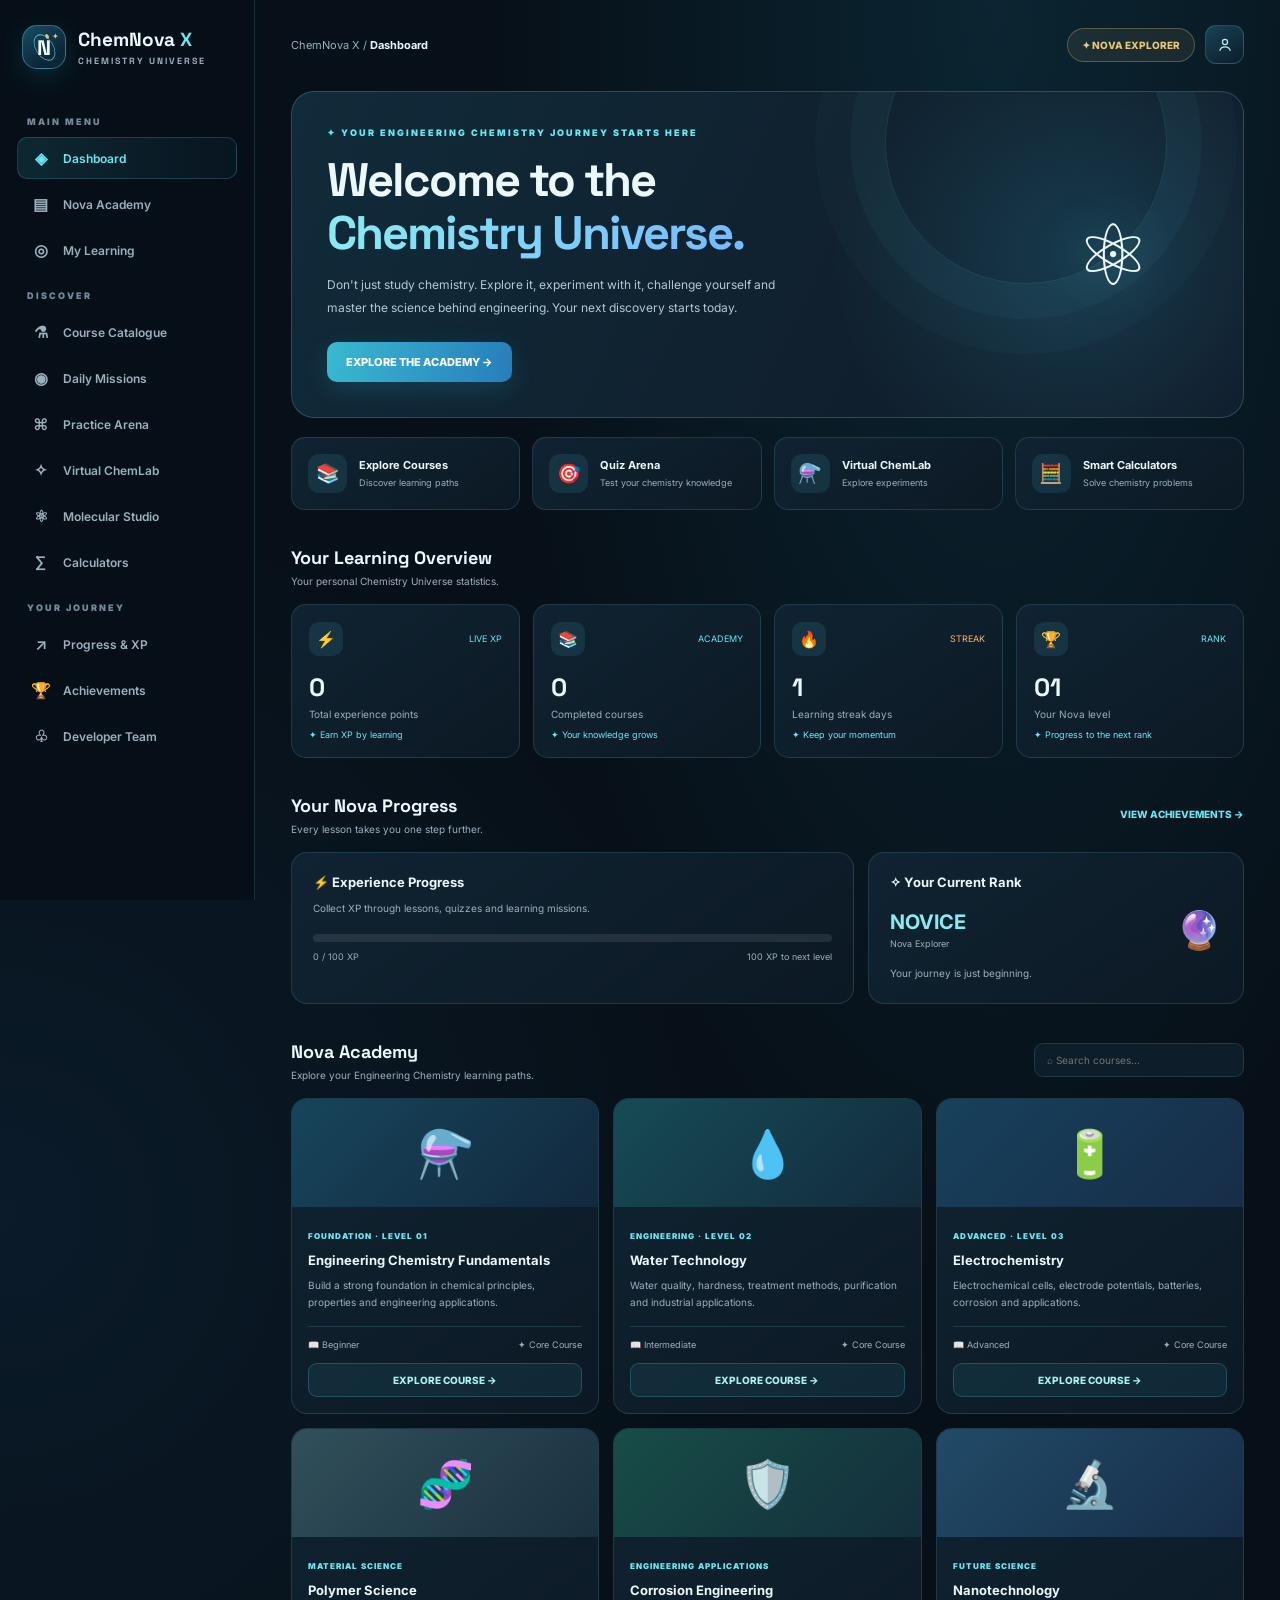
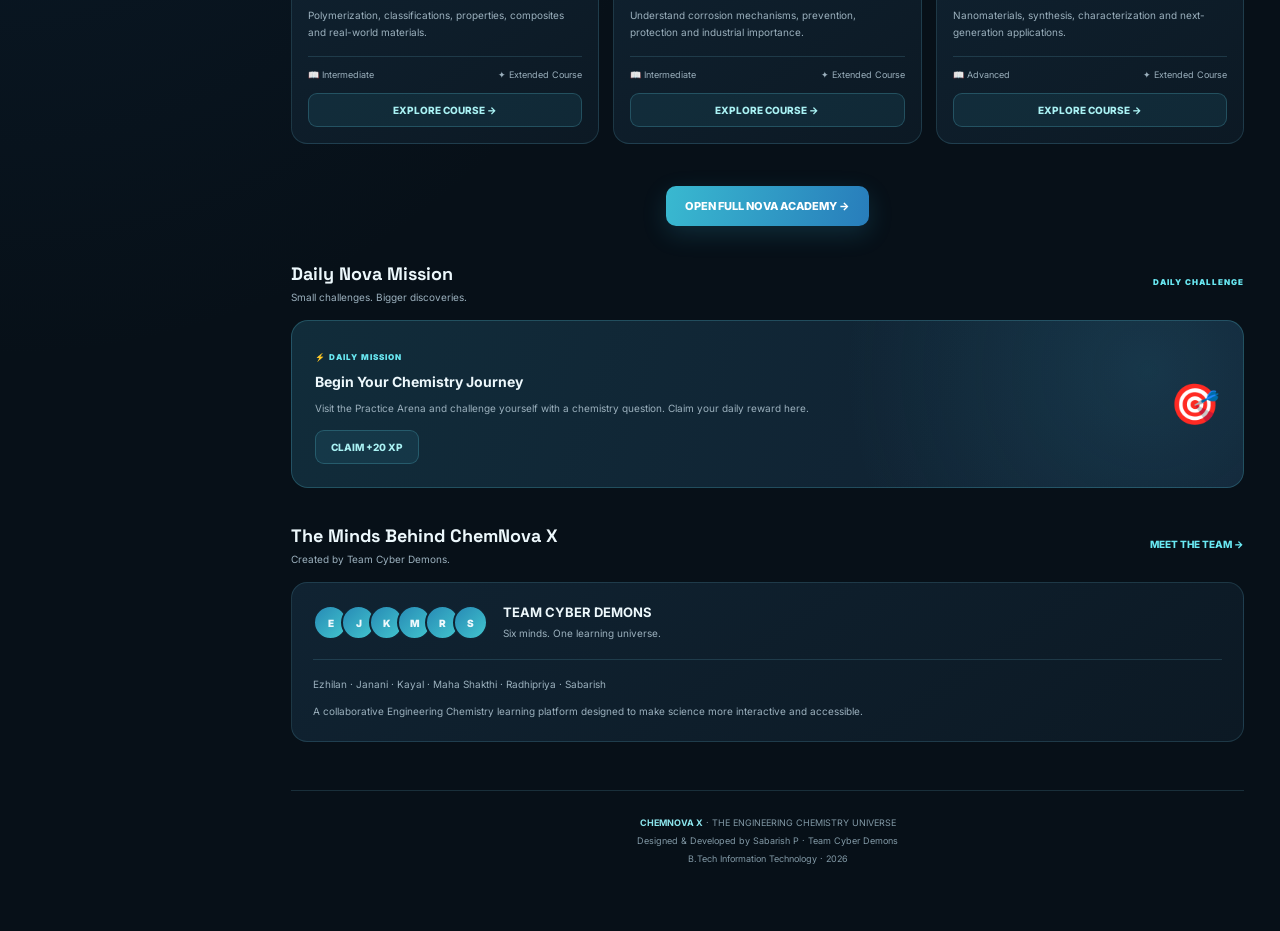
==== commit 48d8d1b1: "Update index.html" ====
--- a/index.html
+++ b/index.html
@@ -14,52 +14,73 @@
 
 <style>
 :root{
-  --bg:#0b0915;
-  --panel:#151126;
-  --panel2:#1c1732;
-  --purple:#a78bfa;
-  --violet:#8058f5;
-  --cyan:#55e7ed;
-  --pink:#ed91ed;
-  --text:#f5f2ff;
-  --muted:#aaa2bd;
-  --border:rgba(193,169,255,.14);
-  --gold:#f5c879;
-  --green:#6ee7b7;
-}
-
-*{margin:0;padding:0;box-sizing:border-box}
-html{scroll-behavior:smooth}
+  --bg:#071018;
+  --panel:#0d1b27;
+  --panel2:#122536;
+  --cyan:#69e8f2;
+  --blue:#287eb5;
+  --text:#edf8fc;
+  --muted:#9bb0bd;
+  --border:rgba(111,202,224,.17);
+  --gold:#e8c77b;
+  --green:#70dfb5;
+  --sidebar-width:255px;
+  --radius:16px;
+}
+
+*{
+  margin:0;
+  padding:0;
+  box-sizing:border-box;
+}
+
+html{
+  scroll-behavior:smooth;
+  scroll-padding-top:25px;
+}
+
 body{
+  min-height:100vh;
   background:
-    radial-gradient(ellipse at 75% 0%,#281650 0%,transparent 35%),
-    radial-gradient(ellipse at 0% 45%,#17102b 0%,transparent 38%),
+    radial-gradient(ellipse at 78% 0%,rgba(22,104,132,.24),transparent 36%),
+    radial-gradient(ellipse at 0% 48%,rgba(24,65,103,.22),transparent 40%),
     var(--bg);
   color:var(--text);
   font-family:Inter,sans-serif;
+}
+
+button,input{
+  font:inherit;
+}
+
+button{
+  cursor:pointer;
+}
+
+a{
+  -webkit-tap-highlight-color:transparent;
+}
+
+.app{
+  display:flex;
   min-height:100vh;
 }
-button,input{font:inherit}
-button{cursor:pointer}
-a{-webkit-tap-highlight-color:transparent}
-.app{display:flex;min-height:100vh}
 
 /* SIDEBAR */
 
 .sidebar{
-  width:255px;
+  width:var(--sidebar-width);
   height:100vh;
   position:fixed;
-  top:0;
-  left:0;
+  inset:0 auto 0 0;
   padding:25px 17px;
-  background:rgba(13,10,25,.97);
+  background:rgba(7,16,24,.98);
   border-right:1px solid var(--border);
   display:flex;
   flex-direction:column;
   z-index:100;
   overflow-y:auto;
-  transition:transform .3s;
+  transition:transform .25s ease;
 }
 
 .brand{
@@ -68,22 +89,70 @@
   gap:12px;
   margin-bottom:30px;
   padding:0 5px;
-}
+  flex-shrink:0;
+}
+
 .brand-icon{
-  width:44px;height:44px;
-  border-radius:14px;
+  position:relative;
+  overflow:hidden;
+  width:44px;
+  height:44px;
+  flex-shrink:0;
   display:grid;
   place-items:center;
-  font-size:24px;
-  background:linear-gradient(135deg,#a78bfa,#6441df);
-  box-shadow:0 0 25px #8b5cf655;
-}
+  border:1px solid rgba(117,225,239,.38);
+  border-radius:15px;
+  background:linear-gradient(145deg,#174d65,#0c2638 72%);
+  box-shadow:0 8px 24px rgba(23,142,174,.2);
+}
+
+.brand-orbit{
+  position:absolute;
+  width:29px;
+  height:29px;
+  border:1px solid rgba(126,231,242,.72);
+  border-radius:50%;
+  transform:rotate(-32deg) scaleX(.62);
+}
+
+.brand-orbit::after{
+  content:"";
+  position:absolute;
+  width:5px;
+  height:5px;
+  right:-2px;
+  top:3px;
+  border-radius:50%;
+  background:var(--gold);
+}
+
+.brand-monogram{
+  position:relative;
+  z-index:1;
+  font-family:"Space Grotesk",sans-serif;
+  font-size:21px;
+  font-weight:800;
+  color:#f2fbff;
+}
+
+.brand-spark{
+  position:absolute;
+  right:6px;
+  top:5px;
+  color:var(--gold);
+  font-size:8px;
+}
+
 .brand-name{
   font-family:"Space Grotesk",sans-serif;
   font-weight:800;
   font-size:19px;
 }
-.brand-name span{color:var(--cyan)}
+
+.brand-name span{
+  color:var(--cyan);
+}
+
 .brand small{
   display:block;
   font-size:9px;
@@ -91,42 +160,66 @@
   color:var(--muted);
   margin-top:3px;
 }
+
 .nav-label{
   font-size:9px;
-  color:#766d91;
+  color:#718b9a;
   letter-spacing:2px;
   font-weight:900;
   margin:17px 10px 8px;
 }
+
 .nav-link{
   display:flex;
   align-items:center;
   gap:12px;
+  min-height:41px;
   text-decoration:none;
-  color:#aaa2bd;
-  padding:11px 12px;
+  color:var(--muted);
+  padding:10px 12px;
   margin:2px 0;
   border-radius:10px;
   font-size:12px;
   font-weight:600;
   border:1px solid transparent;
-  transition:.2s;
-}
-.nav-link:hover,.nav-link.active{
-  background:linear-gradient(90deg,#8b5cf526,#8b5cf508);
-  color:#d9c8ff;
-  border-color:#a78bfa25;
-}
-.nav-link.active{color:var(--purple)}
-.nav-icon{font-size:16px;width:21px;text-align:center}
+  transition:background .18s ease,color .18s ease,border-color .18s ease;
+}
+
+.nav-link:hover,
+.nav-link.active{
+  background:linear-gradient(90deg,rgba(63,190,215,.14),rgba(45,126,181,.06));
+  color:#c9f7fb;
+  border-color:rgba(93,215,232,.2);
+}
+
+.nav-link.active{
+  color:var(--cyan);
+}
+
+.nav-icon{
+  width:21px;
+  flex-shrink:0;
+  text-align:center;
+  font-size:16px;
+}
+
+.nav-link:focus-visible,
+button:focus-visible,
+a:focus-visible,
+input:focus-visible{
+  outline:2px solid var(--cyan);
+  outline-offset:3px;
+}
+
 /* MAIN */
 
 .main{
-  margin-left:255px;
-  width:calc(100% - 255px);
+  margin-left:var(--sidebar-width);
+  width:calc(100% - var(--sidebar-width));
+  min-width:0;
   padding:25px 36px 40px;
-  max-width:1700px;
-}
+}
+
 .topbar{
   display:flex;
   align-items:center;
@@ -134,26 +227,69 @@
   gap:15px;
   margin-bottom:27px;
 }
-.breadcrumb{color:var(--muted);font-size:11px}
-.breadcrumb strong{color:var(--text)}
-.top-actions{display:flex;align-items:center;gap:10px}
+
+.topbar-left{
+  display:flex;
+  align-items:center;
+  gap:13px;
+}
+
+.breadcrumb{
+  color:var(--muted);
+  font-size:11px;
+}
+
+.breadcrumb strong{
+  color:var(--text);
+}
+
+.top-actions{
+  display:flex;
+  align-items:center;
+  gap:10px;
+}
+
+.rank{
+  border:1px solid rgba(232,199,123,.3);
+  color:var(--gold);
+  background:rgba(232,199,123,.08);
+  border-radius:30px;
+  padding:10px 14px;
+  font-size:10px;
+  font-weight:800;
+}
+
 .icon-btn{
-  width:39px;height:39px;
+  width:39px;
+  height:39px;
   border-radius:11px;
   border:1px solid var(--border);
   color:white;
   background:var(--panel);
-  transition:.2s;
-}
-.icon-btn:hover{border-color:var(--purple);background:var(--panel2)}
-.rank{
-  border:1px solid #f6bd6740;
-  color:#f7c878;
-  background:#f6bd6710;
-  border-radius:30px;
-  padding:10px 14px;
-  font-size:10px;
-  font-weight:800;
+  transition:border-color .2s,background .2s;
+}
+
+.profile-action{
+  display:grid;
+  place-items:center;
+  border-color:rgba(105,213,232,.22);
+  background:linear-gradient(145deg,#184254,#0b1d2b);
+  color:#bceef4;
+}
+
+.profile-action svg{
+  width:18px;
+  height:18px;
+  fill:none;
+  stroke:currentColor;
+  stroke-width:1.65;
+  stroke-linecap:round;
+  stroke-linejoin:round;
+}
+
+.icon-btn:hover{
+  border-color:var(--cyan);
+  background:var(--panel2);
 }
 
 /* HERO */
@@ -162,28 +298,39 @@
   position:relative;
   overflow:hidden;
   min-height:285px;
-  border:1px solid #b79aff32;
+  border:1px solid rgba(92,207,226,.25);
   border-radius:23px;
   padding:35px;
   background:
-    radial-gradient(circle at 83% 50%,#8b5cf64b,transparent 30%),
-    linear-gradient(115deg,#21143e,#17112d 58%,#121c34);
+    radial-gradient(circle at 83% 50%,rgba(50,173,204,.2),transparent 31%),
+    linear-gradient(115deg,#102b3a,#10202e 58%,#101b2a);
   display:flex;
   align-items:center;
   justify-content:space-between;
   gap:25px;
 }
+
 .hero::after{
   content:"";
   position:absolute;
-  width:280px;height:280px;
-  border:1px solid #bda7ff1a;
+  width:280px;
+  height:280px;
+  border:1px solid rgba(114,220,235,.13);
   border-radius:50%;
-  right:8%;top:-90px;
-  box-shadow:0 0 0 35px #bda7ff08,0 0 0 70px #bda7ff05;
+  right:8%;
+  top:-90px;
+  box-shadow:
+    0 0 0 35px rgba(114,220,235,.035),
+    0 0 0 70px rgba(114,220,235,.02);
   pointer-events:none;
 }
-.hero-content{position:relative;z-index:2;max-width:650px}
+
+.hero-content{
+  position:relative;
+  z-index:2;
+  max-width:650px;
+}
+
 .eyebrow{
   color:var(--cyan);
   letter-spacing:2px;
@@ -191,6 +338,7 @@
   font-weight:900;
   margin-bottom:16px;
 }
+
 .hero h1{
   font-family:"Space Grotesk",sans-serif;
   font-size:clamp(30px,4vw,47px);
@@ -198,50 +346,59 @@
   letter-spacing:-2px;
   margin-bottom:14px;
 }
+
 .hero h1 span{
-  background:linear-gradient(90deg,#c5aaff,#6fe8f0);
+  background:linear-gradient(90deg,#8beaf0,#76baff);
   background-clip:text;
   -webkit-background-clip:text;
   color:transparent;
 }
+
 .hero p{
-  color:#bbb1d1;
+  color:#b4c9d4;
   font-size:12px;
   line-height:1.9;
   max-width:490px;
 }
+
 .primary-btn{
   display:inline-block;
   margin-top:22px;
   padding:13px 19px;
   border:none;
   border-radius:10px;
-  background:linear-gradient(100deg,#a78bfa,#7954e9);
+  background:linear-gradient(100deg,#39b9d0,#287dbb);
   color:white;
   font-size:11px;
   font-weight:800;
-  box-shadow:0 8px 25px #8b5cf633;
-  transition:.2s;
+  box-shadow:0 8px 25px rgba(45,157,190,.2);
   text-decoration:none;
-}
-.primary-btn:hover{transform:translateY(-3px)}
+  transition:filter .2s ease;
+}
+
+.primary-btn:hover{
+  filter:brightness(1.12);
+}
+
 .hero-atom{
   position:relative;
   z-index:2;
-  width:190px;height:190px;
+  width:190px;
+  height:190px;
   flex-shrink:0;
   display:grid;
   place-items:center;
   font-size:85px;
-  filter:drop-shadow(0 0 28px #a78bfa99);
+  filter:drop-shadow(0 0 25px rgba(91,214,231,.38));
   animation:float 4s ease-in-out infinite;
 }
+
 @keyframes float{
   0%,100%{transform:translateY(0)}
-  50%{transform:translateY(-12px)}
-}
-
-/* QUICK ACTIONS */
+  50%{transform:translateY(-10px)}
+}
+
+/* QUICK ACCESS */
 
 .quick-grid{
   display:grid;
@@ -249,32 +406,42 @@
   gap:12px;
   margin-top:19px;
 }
+
 .quick-card{
+  min-width:0;
   text-decoration:none;
   color:var(--text);
-  background:linear-gradient(145deg,#1b1630,#131022);
+  background:linear-gradient(145deg,#102332,#0c1924);
   border:1px solid var(--border);
   border-radius:14px;
   padding:16px;
   display:flex;
   align-items:center;
   gap:12px;
-  transition:.2s;
-}
+  transition:border-color .2s,background .2s;
+}
+
 .quick-card:hover{
-  transform:translateY(-3px);
-  border-color:#a78bfa70;
-  background:#211a3b;
-}
+  border-color:rgba(100,218,233,.38);
+  background:#122a39;
+}
+
 .quick-icon{
-  width:39px;height:39px;
+  width:39px;
+  height:39px;
+  flex-shrink:0;
   border-radius:11px;
   display:grid;
   place-items:center;
   font-size:19px;
-  background:#a78bfa18;
-}
-.quick-card strong{font-size:11px;display:block}
+  background:rgba(78,190,211,.12);
+}
+
+.quick-card strong{
+  font-size:11px;
+  display:block;
+}
+
 .quick-card small{
   color:var(--muted);
   font-size:9px;
@@ -282,9 +449,13 @@
   margin-top:5px;
 }
 
-/* SECTION */
-
-.section{margin-top:36px;scroll-margin-top:20px}
+/* SECTIONS */
+
+.section{
+  margin-top:36px;
+  scroll-margin-top:22px;
+}
+
 .section-head{
   display:flex;
   justify-content:space-between;
@@ -292,22 +463,29 @@
   gap:15px;
   margin-bottom:17px;
 }
+
 .section-head h2{
   font-family:"Space Grotesk",sans-serif;
   font-size:18px;
 }
+
 .section-head p{
   font-size:10px;
   color:var(--muted);
   margin-top:6px;
 }
+
 .view-all{
   color:var(--cyan);
   text-decoration:none;
   font-size:10px;
   font-weight:800;
-}
-.view-all:hover{text-decoration:underline}
+  white-space:nowrap;
+}
+
+.view-all:hover{
+  text-decoration:underline;
+}
 
 /* STATS */
 
@@ -316,60 +494,100 @@
   grid-template-columns:repeat(4,minmax(0,1fr));
   gap:13px;
 }
+
 .stat-card{
-  background:linear-gradient(145deg,#1b1630,#131022);
+  min-width:0;
+  background:linear-gradient(145deg,#102332,#0c1924);
   border:1px solid var(--border);
   border-radius:15px;
   padding:17px;
-  transition:.2s;
-}
-.stat-card:hover{transform:translateY(-3px);border-color:#a78bfa66}
-.stat-top{display:flex;justify-content:space-between;align-items:center}
+  transition:border-color .2s;
+}
+
+.stat-card:hover{
+  border-color:rgba(100,218,233,.38);
+}
+
+.stat-top{
+  display:flex;
+  justify-content:space-between;
+  align-items:center;
+  gap:8px;
+}
+
 .stat-icon{
-  width:34px;height:34px;
+  width:34px;
+  height:34px;
+  flex-shrink:0;
   border-radius:10px;
   display:grid;
   place-items:center;
-  background:#a78bfa18;
+  background:rgba(78,190,211,.12);
   font-size:16px;
 }
+
 .stat-card h3{
   font-size:25px;
   font-family:"Space Grotesk",sans-serif;
   margin-top:15px;
-}
-.stat-card p{font-size:10px;color:var(--muted);margin-top:5px}
-.stat-note{font-size:9px;color:var(--cyan);margin-top:9px}
-
-/* PROGRESS */
+  overflow-wrap:anywhere;
+}
+
+.stat-card p{
+  font-size:10px;
+  color:var(--muted);
+  margin-top:5px;
+}
+
+.stat-note{
+  font-size:9px;
+  color:var(--cyan);
+  margin-top:9px;
+}
+
+/* PANELS AND PROGRESS */
 
 .progress-layout{
   display:grid;
   grid-template-columns:1.5fr 1fr;
   gap:14px;
 }
+
 .panel{
-  background:linear-gradient(145deg,#1a1530,#121020);
+  min-width:0;
+  background:linear-gradient(145deg,#102332,#0c1924);
   border:1px solid var(--border);
   border-radius:16px;
   padding:21px;
 }
-.panel h3{font-size:13px;margin-bottom:9px}
-.panel-desc{font-size:10px;color:var(--muted);line-height:1.8}
+
+.panel h3{
+  font-size:13px;
+  margin-bottom:9px;
+}
+
+.panel-desc{
+  font-size:10px;
+  color:var(--muted);
+  line-height:1.8;
+}
+
 .progress-line{
   height:8px;
-  background:#ffffff12;
+  background:rgba(255,255,255,.09);
   border-radius:20px;
   overflow:hidden;
   margin:17px 0 9px;
 }
+
 .progress-fill{
   height:100%;
   width:0;
-  background:linear-gradient(90deg,#8b5cf6,#55e7ed);
+  background:linear-gradient(90deg,#278dbd,#5de0e7);
   border-radius:20px;
-  transition:1s;
-}
+  transition:width .6s ease;
+}
+
 .progress-meta{
   display:flex;
   justify-content:space-between;
@@ -377,6 +595,7 @@
   font-size:9px;
   color:var(--muted);
 }
+
 .xp-box{
   display:flex;
   justify-content:space-between;
@@ -384,7 +603,12 @@
   gap:10px;
   margin-top:17px;
 }
-.xp-box strong{font-size:20px;color:#c7b0ff}
+
+.xp-box strong{
+  font-size:20px;
+  color:#8beaf0;
+}
+
 .xp-box small{
   display:block;
   color:var(--muted);
@@ -398,45 +622,64 @@
   display:grid;
   grid-template-columns:repeat(3,minmax(0,1fr));
   gap:14px;
-}
+  align-items:stretch;
+}
+
 .course-card{
-  background:linear-gradient(145deg,#1c1733,#131021);
+  min-width:0;
+  background:linear-gradient(145deg,#102332,#0c1924);
   border:1px solid var(--border);
   border-radius:16px;
   overflow:hidden;
-  transition:.25s;
-}
+  transition:border-color .2s,box-shadow .2s;
+}
+
 .course-card:hover{
-  transform:translateY(-4px);
-  border-color:#a78bfa70;
-}
+  border-color:rgba(100,218,233,.38);
+  box-shadow:0 8px 24px rgba(0,0,0,.14);
+}
+
+.course-card[hidden]{
+  display:none !important;
+}
+
 .course-art{
   height:108px;
   display:grid;
   place-items:center;
   font-size:46px;
-  position:relative;
-}
-.art1{background:linear-gradient(135deg,#39205e,#1b1742)}
-.art2{background:linear-gradient(135deg,#153c50,#17243f)}
-.art3{background:linear-gradient(135deg,#4c2355,#242044)}
-.art4{background:linear-gradient(135deg,#493b20,#282044)}
-.art5{background:linear-gradient(135deg,#19483f,#192c40)}
-.art6{background:linear-gradient(135deg,#3e285f,#172e48)}
-.course-content{padding:16px}
+}
+
+.art1{background:linear-gradient(135deg,#17455b,#12283e)}
+.art2{background:linear-gradient(135deg,#164b55,#132b3c)}
+.art3{background:linear-gradient(135deg,#17415c,#172d48)}
+.art4{background:linear-gradient(135deg,#31505a,#1a3040)}
+.art5{background:linear-gradient(135deg,#174d47,#142f3c)}
+.art6{background:linear-gradient(135deg,#214b68,#172d48)}
+
+.course-content{
+  padding:16px;
+}
+
 .tag{
   font-size:8px;
   letter-spacing:1px;
   font-weight:900;
   color:var(--cyan);
 }
-.course-content h3{font-size:13px;margin:9px 0}
+
+.course-content h3{
+  font-size:13px;
+  margin:9px 0;
+}
+
 .course-content p{
   font-size:10px;
   color:var(--muted);
   line-height:1.7;
   min-height:35px;
 }
+
 .course-meta{
   display:flex;
   justify-content:space-between;
@@ -444,28 +687,32 @@
   margin-top:14px;
   padding-top:12px;
   border-top:1px solid var(--border);
-  color:#aaa2bd;
+  color:var(--muted);
   font-size:9px;
 }
+
 .course-action{
   display:block;
   width:100%;
-  text-decoration:none;
-  text-align:center;
   margin-top:13px;
   padding:10px;
   border-radius:9px;
-  background:#a78bfa17;
-  border:1px solid #a78bfa30;
-  color:#d0bbff;
+  background:rgba(65,180,204,.1);
+  border:1px solid rgba(91,205,224,.24);
+  color:#a9f1f3;
   font-size:10px;
   font-weight:800;
-  transition:.2s;
-}
-.course-action:hover{background:#a78bfa35}
+  transition:background .2s;
+}
+
+.course-action:hover{
+  background:rgba(65,180,204,.2);
+}
+
 .search{
   width:210px;
-  background:#ffffff08;
+  max-width:45%;
+  background:#0d1d29;
   border:1px solid var(--border);
   border-radius:9px;
   padding:10px 12px;
@@ -473,7 +720,11 @@
   outline:none;
   font-size:10px;
 }
-.search:focus{border-color:var(--purple)}
+
+.search:focus{
+  border-color:var(--cyan);
+}
+
 .empty-search{
   display:none;
   text-align:center;
@@ -488,9 +739,9 @@
 
 .mission{
   background:
-    radial-gradient(circle at 90% 30%,#9b6aff26,transparent 35%),
-    linear-gradient(110deg,#211537,#17152d);
-  border:1px solid #b68aff38;
+    radial-gradient(circle at 90% 30%,rgba(59,169,201,.16),transparent 35%),
+    linear-gradient(110deg,#112c3a,#101f30);
+  border:1px solid rgba(93,205,224,.23);
   border-radius:17px;
   padding:23px;
   display:flex;
@@ -498,20 +749,38 @@
   justify-content:space-between;
   gap:20px;
 }
-.mission h3{font-size:14px;margin:9px 0}
-.mission p{font-size:10px;color:var(--muted);line-height:1.8}
-.mission-icon{font-size:40px}
+
+.mission h3{
+  font-size:14px;
+  margin:9px 0;
+}
+
+.mission p{
+  font-size:10px;
+  color:var(--muted);
+  line-height:1.8;
+}
+
+.mission-icon{
+  font-size:40px;
+  flex-shrink:0;
+}
+
 .mission button{
   margin-top:13px;
-  border:1px solid #b89aff55;
-  background:#a78bfa20;
-  color:#d6c4ff;
+  border:1px solid rgba(91,205,224,.24);
+  background:rgba(65,180,204,.1);
+  color:#a9f1f3;
   padding:10px 15px;
   border-radius:9px;
   font-size:10px;
   font-weight:800;
 }
-.mission button:disabled{opacity:.5;cursor:default}
+
+.mission button:disabled{
+  opacity:.5;
+  cursor:default;
+}
 
 /* TEAM */
 
@@ -520,19 +789,28 @@
   align-items:center;
   gap:15px;
 }
-.team-avatars{display:flex}
+
+.team-avatars{
+  display:flex;
+  flex-shrink:0;
+}
+
 .team-avatars span{
-  width:35px;height:35px;
+  width:35px;
+  height:35px;
   border-radius:50%;
-  border:2px solid #171329;
+  border:2px solid #102332;
   display:grid;
   place-items:center;
   margin-left:-7px;
-  background:linear-gradient(135deg,#7049d8,#e17cda);
+  background:linear-gradient(135deg,#278ab5,#42c5ce);
   font-size:10px;
   font-weight:900;
 }
-.team-avatars span:first-child{margin-left:0}
+
+.team-avatars span:first-child{
+  margin-left:0;
+}
 
 /* MODAL */
 
@@ -547,62 +825,86 @@
   padding:18px;
   backdrop-filter:blur(8px);
 }
-.modal.show{display:flex}
+
+.modal.show{
+  display:flex;
+}
+
 .modal-box{
   width:100%;
   max-width:550px;
   max-height:85vh;
   overflow:auto;
-  background:#17132a;
-  border:1px solid #b69aff50;
+  background:#0e1d29;
+  border:1px solid rgba(104,207,226,.3);
   border-radius:19px;
   padding:25px;
   box-shadow:0 25px 90px #0009;
 }
+
 .modal-head{
   display:flex;
   justify-content:space-between;
   align-items:flex-start;
   gap:15px;
 }
+
 .modal-head h2{
   font-family:"Space Grotesk",sans-serif;
   font-size:21px;
 }
+
 .close-btn{
-  width:34px;height:34px;
+  width:34px;
+  height:34px;
+  flex-shrink:0;
   border:1px solid var(--border);
   border-radius:9px;
   color:white;
   background:#ffffff0a;
 }
+
 .modal-description{
   font-size:11px;
   color:var(--muted);
   line-height:1.8;
   margin-top:13px;
 }
-.modal-topics{margin-top:20px}
-.modal-topics h3{font-size:12px;margin-bottom:10px}
+
+.modal-topics{
+  margin-top:20px;
+}
+
+.modal-topics h3{
+  font-size:12px;
+  margin-bottom:10px;
+}
+
 .topic-item{
   padding:11px 12px;
-  background:#ffffff06;
+  background:rgba(255,255,255,.035);
   border:1px solid var(--border);
   border-radius:9px;
   font-size:10px;
   color:#ded5f3;
   margin-top:7px;
 }
-.modal-actions{display:flex;gap:10px;flex-wrap:wrap;margin-top:20px}
+
+.modal-actions{
+  display:flex;
+  gap:10px;
+  flex-wrap:wrap;
+  margin-top:20px;
+}
+
 .secondary-btn{
   border:1px solid var(--border);
-  color:#d5c7f5;
+  color:#b8e9ef;
   background:#ffffff08;
   border-radius:9px;
   padding:12px 15px;
   font-size:10px;
   font-weight:800;
-  text-decoration:none;
 }
 
 /* TOAST */
@@ -611,8 +913,9 @@
   position:fixed;
   bottom:24px;
   right:24px;
-  background:#211a39;
-  border:1px solid #a78bfa66;
+  max-width:calc(100vw - 40px);
+  background:#102b39;
+  border:1px solid rgba(95,210,228,.4);
   color:white;
   padding:14px 18px;
   border-radius:11px;
@@ -621,10 +924,14 @@
   opacity:0;
   transform:translateY(15px);
   pointer-events:none;
-  transition:.3s;
+  transition:opacity .25s,transform .25s;
   box-shadow:0 10px 35px #0008;
 }
-.toast.show{opacity:1;transform:translateY(0)}
+
+.toast.show{
+  opacity:1;
+  transform:translateY(0);
+}
 
 /* FOOTER */
 
@@ -633,22 +940,26 @@
   border-top:1px solid var(--border);
   margin-top:48px;
   padding:23px 10px;
-  color:#817995;
+  color:#8299a6;
   font-size:9px;
   line-height:2;
 }
-footer strong{color:#c2adff}
+
+footer strong{
+  color:#8ce5ed;
+}
 
 /* MOBILE */
 
 .menu-toggle{
   display:none;
-  background:#1c1732;
+  background:#102332;
   border:1px solid var(--border);
   color:white;
   padding:9px 12px;
   border-radius:9px;
 }
+
 .sidebar-overlay{
   display:none;
   position:fixed;
@@ -656,236 +967,170 @@
   background:#0009;
   z-index:90;
 }
-.sidebar-overlay.show{display:block}
+
+.sidebar-overlay.show{
+  display:block;
+}
 
 @media(max-width:1100px){
-  .stats{grid-template-columns:repeat(2,1fr)}
-  .course-grid{grid-template-columns:repeat(2,1fr)}
-  .quick-grid{grid-template-columns:repeat(2,1fr)}
-}
+  .stats{
+    grid-template-columns:repeat(2,minmax(0,1fr));
+  }
+
+  .course-grid{
+    grid-template-columns:repeat(2,minmax(0,1fr));
+  }
+
+  .quick-grid{
+    grid-template-columns:repeat(2,minmax(0,1fr));
+  }
+
+  .main{
+    padding-left:25px;
+    padding-right:25px;
+  }
+}
+
 @media(max-width:760px){
-  .sidebar{transform:translateX(-100%)}
-  .sidebar.open{transform:translateX(0)}
-  .main{margin-left:0;width:100%;padding:17px 15px}
-  .menu-toggle{display:block}
-  .topbar{flex-wrap:wrap}
-  .hero{padding:25px 20px;min-height:250px}
-  .hero-atom{font-size:55px;width:90px}
-  .hero h1{font-size:31px}
-  .progress-layout{grid-template-columns:1fr}
-  .course-grid{grid-template-columns:1fr}
-  .mission{align-items:flex-start}
-  .search{width:145px}
-  .section-head{align-items:flex-start}
-}
-@media(max-width:420px){
-  .stats{gap:9px}
-  .stat-card{padding:12px}
-  .stat-card h3{font-size:21px}
-  .hero-atom{display:none}
-  .rank{font-size:8px;padding:9px}
-  .quick-card{padding:12px}
-  .quick-card strong{font-size:10px}
-}
-
-
-/* =====================================================
-   CHEMNOVA X — PREMIUM CHEMICAL DESIGN SYSTEM
-   Stable layout: hover and search never reorder cards.
-   ===================================================== */
-:root{
-  --bg:#071018;
-  --panel:#0d1b27;
-  --panel2:#122536;
-  --purple:#55d7e8;
-  --violet:#287eb5;
-  --cyan:#69e8f2;
-  --pink:#80c9ff;
-  --text:#edf8fc;
-  --muted:#9bb0bd;
-  --border:rgba(111,202,224,.17);
-  --gold:#e8c77b;
-  --green:#70dfb5;
-}
-html{scroll-behavior:smooth;scroll-padding-top:22px}
-body{
-  padding-left:0 !important;
-  background:
-    radial-gradient(ellipse at 78% 0%,rgba(22,104,132,.24),transparent 36%),
-    radial-gradient(ellipse at 0% 48%,rgba(24,65,103,.22),transparent 40%),
-    #071018;
-}
-.sidebar{
-  background:rgba(7,16,24,.98);
-  border-right-color:rgba(105,213,232,.16);
-}
-.brand-icon{
-  background:linear-gradient(135deg,#48d5e8,#216caa);
-  box-shadow:0 0 25px rgba(72,213,232,.2);
-}
-.brand-name span{color:var(--cyan)}
-.nav-link:hover,.nav-link.active{
-  background:linear-gradient(90deg,rgba(63,190,215,.14),rgba(45,126,181,.06));
-  color:#c9f7fb;
-  border-color:rgba(93,215,232,.2);
-}
-.nav-link.active{color:var(--cyan)}
-.main{max-width:none}
-.rank{
-  border-color:rgba(232,199,123,.3);
-  color:var(--gold);
-  background:rgba(232,199,123,.08);
-}
-.hero{
-  border-color:rgba(92,207,226,.25);
-  background:
-    radial-gradient(circle at 83% 50%,rgba(50,173,204,.2),transparent 31%),
-    linear-gradient(115deg,#102b3a,#10202e 58%,#101b2a);
-}
-.hero::after{border-color:rgba(114,220,235,.13);box-shadow:0 0 0 35px rgba(114,220,235,.035),0 0 0 70px rgba(114,220,235,.02)}
-.eyebrow{color:var(--cyan)}
-.hero h1 span{background:linear-gradient(90deg,#8beaf0,#76baff);background-clip:text;-webkit-background-clip:text;color:transparent}
-.hero p{color:#b4c9d4}
-.hero-atom{filter:drop-shadow(0 0 25px rgba(91,214,231,.38))}
-.primary-btn{
-  background:linear-gradient(100deg,#39b9d0,#287dbb);
-  box-shadow:0 8px 25px rgba(45,157,190,.2);
-}
-.quick-card,.stat-card,.panel,.course-card{
-  background:linear-gradient(145deg,#102332,#0c1924);
-  border-color:var(--border);
-}
-.quick-icon,.stat-icon{background:rgba(78,190,211,.12)}
-.section-head p,.panel-desc,.stat-card p,.quick-card small,.course-content p{color:var(--muted)}
-.stat-note,.view-all,.tag{color:var(--cyan)}
-.progress-line{background:rgba(255,255,255,.09)}
-.progress-fill{background:linear-gradient(90deg,#278dbd,#5de0e7)}
-.xp-box strong{color:#8beaf0}
-.course-art.art1{background:linear-gradient(135deg,#17455b,#12283e)}
-.course-art.art2{background:linear-gradient(135deg,#164b55,#132b3c)}
-.course-art.art3{background:linear-gradient(135deg,#17415c,#172d48)}
-.course-art.art4{background:linear-gradient(135deg,#31505a,#1a3040)}
-.course-art.art5{background:linear-gradient(135deg,#174d47,#142f3c)}
-.course-art.art6{background:linear-gradient(135deg,#214b68,#172d48)}
-.course-action,.mission button{
-  background:rgba(65,180,204,.1);
-  border-color:rgba(91,205,224,.24);
-  color:#a9f1f3;
-}
-.mission{
-  border-color:rgba(93,205,224,.23);
-  background:radial-gradient(circle at 90% 30%,rgba(59,169,201,.16),transparent 35%),linear-gradient(110deg,#112c3a,#101f30);
-}
-.team-avatars span{background:linear-gradient(135deg,#278ab5,#42c5ce)}
-.modal-box{background:#0e1d29;border-color:rgba(104,207,226,.3)}
-.topic-item{background:rgba(255,255,255,.035);border-color:var(--border)}
-.secondary-btn{color:#b8e9ef}
-.toast{background:#102b39;border-color:rgba(95,210,228,.4)}
-footer{border-top-color:var(--border);color:#8299a6}
-footer strong{color:#8ce5ed}
-.menu-toggle{background:#102332;border-color:var(--border)}
-.search{background:#0d1d29;border-color:var(--border)}
-.search:focus{border-color:var(--cyan)}
-.empty-search{border-color:var(--border)}
-
-/* Fixed dashboard geometry: interaction changes appearance, never position. */
-.quick-grid,.stats,.course-grid{grid-auto-flow:row;align-items:stretch}
-.quick-card,.stat-card,.course-card,.primary-btn,.icon-btn,.course-action{
-  transform:none !important;
-}
-.quick-card,.stat-card,.course-card{transition:border-color .2s,background-color .2s,box-shadow .2s}
-.quick-card:hover,.stat-card:hover,.course-card:hover{
-  transform:none !important;
-  box-shadow:0 8px 24px rgba(0,0,0,.14);
-  border-color:rgba(100,218,233,.38);
-}
-.primary-btn:hover{transform:none !important;filter:brightness(1.08)}
-.course-card[aria-hidden="true"]{display:none !important;visibility:hidden;pointer-events:none}
+  .sidebar{
+    transform:translateX(-100%);
+  }
+
+  .sidebar.open{
+    transform:translateX(0);
+  }
+
+  .main{
+    margin-left:0;
+    width:100%;
+    padding:17px 15px 30px;
+  }
+
+  .menu-toggle{
+    display:block;
+  }
+
+  .topbar{
+    flex-wrap:wrap;
+  }
+
+  .hero{
+    padding:25px 20px;
+    min-height:250px;
+  }
+
+  .hero-atom{
+    font-size:55px;
+    width:90px;
+  }
+
+  .hero h1{
+    font-size:31px;
+  }
+
+  .progress-layout{
+    grid-template-columns:1fr;
+  }
+
+  .mission{
+    align-items:flex-start;
+  }
+
+  .search{
+    width:145px;
+  }
+
+  .section-head{
+    align-items:flex-start;
+  }
+}
+
+@media(max-width:480px){
+  .stats{
+    gap:9px;
+  }
+
+  .stat-card{
+    padding:12px;
+  }
+
+  .stat-card h3{
+    font-size:21px;
+  }
+
+  .hero-atom{
+    display:none;
+  }
+
+  .rank{
+    font-size:8px;
+    padding:9px;
+  }
+
+  .quick-card{
+    padding:12px;
+  }
+
+  .quick-card strong{
+    font-size:10px;
+  }
+
+  .quick-grid{
+    gap:9px;
+  }
+
+  .course-grid{
+    grid-template-columns:1fr;
+  }
+
+  .section-head{
+    flex-wrap:wrap;
+  }
+
+  .search{
+    max-width:100%;
+    width:100%;
+  }
+
+  .team-strip{
+    align-items:flex-start;
+  }
+
+  .team-avatars span{
+    width:29px;
+    height:29px;
+    font-size:9px;
+  }
+}
+
 @media(prefers-reduced-motion:reduce){
-  *,*::before,*::after{scroll-behavior:auto !important;animation:none !important;transition:none !important}
-}
-
-
-/* Premium ChemNova identity mark and refined profile control */
-.brand-icon{
-  position:relative;
-  overflow:hidden;
-  border:1px solid rgba(117,225,239,.38);
-  border-radius:15px;
-  background:linear-gradient(145deg,#174d65,#0c2638 72%);
-  box-shadow:inset 0 1px 0 rgba(255,255,255,.16),0 8px 24px rgba(23,142,174,.2),0 0 22px rgba(63,196,220,.12);
-  color:#e9fbff;
-}
-.brand-orbit{
-  position:absolute;
-  width:29px;height:29px;
-  border:1px solid rgba(126,231,242,.72);
-  border-radius:50%;
-  transform:rotate(-32deg) scaleX(.62);
-  box-shadow:0 0 10px rgba(100,222,239,.18);
-}
-.brand-orbit::after{
-  content:"";
-  position:absolute;
-  width:5px;height:5px;
-  right:-2px;top:3px;
-  border-radius:50%;
-  background:#f1d48c;
-  box-shadow:0 0 8px rgba(241,212,140,.8);
-}
-.brand-monogram{
-  position:relative;
-  z-index:1;
-  font-family:"Space Grotesk",sans-serif;
-  font-size:21px;
-  line-height:1;
-  font-weight:800;
-  letter-spacing:-2px;
-  color:#f2fbff;
-  text-shadow:0 0 12px rgba(112,225,239,.4);
-}
-.brand-spark{
-  position:absolute;
-  right:6px;top:5px;
-  color:#f1d48c;
-  font-size:8px;
-}
-.profile-action{
-  display:grid;
-  place-items:center;
-  border:1px solid rgba(105,213,232,.22);
-  background:linear-gradient(145deg,rgba(24,66,84,.92),rgba(11,29,43,.96));
-  color:#bceef4;
-  box-shadow:inset 0 1px 0 rgba(255,255,255,.08),0 4px 14px rgba(0,0,0,.16);
-}
-.profile-action svg{
-  width:18px;height:18px;
-  fill:none;
-  stroke:currentColor;
-  stroke-width:1.65;
-  stroke-linecap:round;
-  stroke-linejoin:round;
-}
-.profile-action:hover{
-  border-color:rgba(117,225,239,.48);
-  color:#f0d894;
-  box-shadow:0 0 18px rgba(68,190,212,.14);
-}
-
+  *,
+  *::before,
+  *::after{
+    scroll-behavior:auto !important;
+    animation:none !important;
+    transition:none !important;
+  }
+}
 </style>
 </head>
 
 <body>
 
-<div class="sidebar-overlay" id="sidebarOverlay" onclick="toggleMenu()"></div>
+<div class="sidebar-overlay" id="sidebarOverlay"></div>
 
 <div class="app">
 
 <!-- SIDEBAR -->
-<aside class="sidebar" id="sidebar">
+<aside class="sidebar" id="sidebar" aria-label="Main navigation">
 
   <div class="brand">
-    <div class="brand-icon" aria-label="ChemNova X emblem"><span class="brand-orbit"></span><span class="brand-monogram">N</span><span class="brand-spark">✦</span></div>
+    <div class="brand-icon" aria-label="ChemNova X emblem">
+      <span class="brand-orbit"></span>
+      <span class="brand-monogram">N</span>
+      <span class="brand-spark">✦</span>
+    </div>
+
     <div class="brand-name">
       ChemNova <span>X</span>
       <small>CHEMISTRY UNIVERSE</small>
@@ -894,7 +1139,7 @@
 
   <div class="nav-label">MAIN MENU</div>
 
-  <a href="index.html" class="nav-link active">
+  <a href="#dashboard" class="nav-link active" data-section="dashboard" aria-current="page">
     <span class="nav-icon">◈</span> Dashboard
   </a>
 
@@ -908,11 +1153,11 @@
 
   <div class="nav-label">DISCOVER</div>
 
-  <a href="academy.html" class="nav-link">
-    <span class="nav-icon">⚗</span> Chemistry Courses
+  <a href="#academy" class="nav-link" data-section="academy">
+    <span class="nav-icon">⚗</span> Course Catalogue
   </a>
 
-  <a href="#mission" class="nav-link">
+  <a href="#mission" class="nav-link" data-section="mission">
     <span class="nav-icon">◉</span> Daily Missions
   </a>
 
@@ -934,7 +1179,7 @@
 
   <div class="nav-label">YOUR JOURNEY</div>
 
-  <a href="#progress" class="nav-link">
+  <a href="#progress" class="nav-link" data-section="progress">
     <span class="nav-icon">↗</span> Progress & XP
   </a>
 
@@ -942,7 +1187,7 @@
     <span class="nav-icon">🏆</span> Achievements
   </a>
 
-  <a href="team.html" class="nav-link">
+  <a href="#team" class="nav-link" data-section="team">
     <span class="nav-icon">♧</span> Developer Team
   </a>
 
@@ -952,19 +1197,32 @@
 <main class="main" id="dashboard">
 
   <header class="topbar">
-    <div style="display:flex;align-items:center;gap:13px">
-      <button class="menu-toggle" onclick="toggleMenu()">☰</button>
+
+    <div class="topbar-left">
+      <button class="menu-toggle" id="menuToggle" aria-label="Open navigation" aria-expanded="false">☰</button>
       <div class="breadcrumb">ChemNova X / <strong>Dashboard</strong></div>
     </div>
 
     <div class="top-actions">
       <div class="rank">✦ NOVA EXPLORER</div>
-      <button class="icon-btn profile-action" title="Learning profile" aria-label="Learning profile" onclick="showToast('Your learning progress is saved in this browser.')"><svg viewBox="0 0 24 24" aria-hidden="true"><circle cx="12" cy="8" r="3.4"></circle><path d="M5.2 19.2c.8-3.2 3.1-4.8 6.8-4.8s6 1.6 6.8 4.8"></path></svg></button>
+
+      <button class="icon-btn profile-action"
+        title="Learning profile"
+        aria-label="Learning profile"
+        id="profileButton">
+
+        <svg viewBox="0 0 24 24" aria-hidden="true">
+          <circle cx="12" cy="8" r="3.4"></circle>
+          <path d="M5.2 19.2c.8-3.2 3.1-4.8 6.8-4.8s6 1.6 6.8 4.8"></path>
+        </svg>
+      </button>
     </div>
+
   </header>
 
   <!-- HERO -->
   <section class="hero">
+
     <div class="hero-content">
       <div class="eyebrow">✦ YOUR ENGINEERING CHEMISTRY JOURNEY STARTS HERE</div>
 
@@ -981,36 +1239,50 @@
       </a>
     </div>
 
-    <div class="hero-atom">⚛</div>
+    <div class="hero-atom" aria-hidden="true">⚛</div>
+
   </section>
 
   <!-- QUICK ACCESS -->
-  <section class="quick-grid">
+  <section class="quick-grid" aria-label="Quick access">
 
     <a class="quick-card" href="academy.html">
       <div class="quick-icon">📚</div>
-      <div><strong>Explore Courses</strong><small>Discover learning paths</small></div>
+      <div>
+        <strong>Explore Courses</strong>
+        <small>Discover learning paths</small>
+      </div>
     </a>
 
     <a class="quick-card" href="practice.html">
       <div class="quick-icon">🎯</div>
-      <div><strong>Quiz Arena</strong><small>Test your chemistry knowledge</small></div>
+      <div>
+        <strong>Quiz Arena</strong>
+        <small>Test your chemistry knowledge</small>
+      </div>
     </a>
 
     <a class="quick-card" href="chemlab.html">
       <div class="quick-icon">⚗️</div>
-      <div><strong>Virtual ChemLab</strong><small>Explore experiments</small></div>
+      <div>
+        <strong>Virtual ChemLab</strong>
+        <small>Explore experiments</small>
+      </div>
     </a>
 
     <a class="quick-card" href="calculators.html">
       <div class="quick-icon">🧮</div>
-      <div><strong>Smart Calculators</strong><small>Solve chemistry problems</small></div>
+      <div>
+        <strong>Smart Calculators</strong>
+        <small>Solve chemistry problems</small>
+      </div>
     </a>
 
   </section>
 
   <!-- STATS -->
-  <section class="section">
+  <section class="section" id="overview">
+
     <div class="section-head">
       <div>
         <h2>Your Learning Overview</h2>
@@ -1033,7 +1305,7 @@
       <div class="stat-card">
         <div class="stat-top">
           <span class="stat-icon">📚</span>
-          <span style="color:var(--pink);font-size:9px">ACADEMY</span>
+          <span style="color:var(--cyan);font-size:9px">ACADEMY</span>
         </div>
         <h3 id="courseStat">0</h3>
         <p>Completed courses</p>
@@ -1053,7 +1325,7 @@
       <div class="stat-card">
         <div class="stat-top">
           <span class="stat-icon">🏆</span>
-          <span style="color:var(--purple);font-size:9px">RANK</span>
+          <span style="color:var(--cyan);font-size:9px">RANK</span>
         </div>
         <h3 id="levelStat">01</h3>
         <p>Your Nova level</p>
@@ -1065,11 +1337,13 @@
 
   <!-- PROGRESS -->
   <section class="section" id="progress">
+
     <div class="section-head">
       <div>
         <h2>Your Nova Progress</h2>
         <p>Every lesson takes you one step further.</p>
       </div>
+
       <a class="view-all" href="achievements.html">VIEW ACHIEVEMENTS →</a>
     </div>
 
@@ -1091,6 +1365,7 @@
 
       <div class="panel">
         <h3>✧ Your Current Rank</h3>
+
         <div class="xp-box">
           <div>
             <strong id="rankName">NOVICE</strong>
@@ -1098,7 +1373,10 @@
           </div>
           <div style="font-size:37px">🔮</div>
         </div>
-        <p class="panel-desc" style="margin-top:12px" id="rankDescription">Your journey is just beginning.</p>
+
+        <p class="panel-desc" style="margin-top:12px" id="rankDescription">
+          Your journey is just beginning.
+        </p>
       </div>
 
     </div>
@@ -1112,7 +1390,13 @@
         <h2>Nova Academy</h2>
         <p>Explore your Engineering Chemistry learning paths.</p>
       </div>
-      <input class="search" id="courseSearch" type="search" placeholder="⌕ Search courses...">
+
+      <input
+        class="search"
+        id="courseSearch"
+        type="search"
+        placeholder="⌕ Search courses..."
+        aria-label="Search courses">
     </div>
 
     <div class="course-grid" id="courseGrid">
@@ -1124,7 +1408,7 @@
           <h3>Engineering Chemistry Fundamentals</h3>
           <p>Build a strong foundation in chemical principles, properties and engineering applications.</p>
           <div class="course-meta"><span>📖 Beginner</span><span>✦ Core Course</span></div>
-          <button class="course-action" onclick="openCourse('fundamentals')">EXPLORE COURSE →</button>
+          <button class="course-action" data-course="fundamentals">EXPLORE COURSE →</button>
         </div>
       </article>
 
@@ -1135,7 +1419,7 @@
           <h3>Water Technology</h3>
           <p>Water quality, hardness, treatment methods, purification and industrial applications.</p>
           <div class="course-meta"><span>📖 Intermediate</span><span>✦ Core Course</span></div>
-          <button class="course-action" onclick="openCourse('water')">EXPLORE COURSE →</button>
+          <button class="course-action" data-course="water">EXPLORE COURSE →</button>
         </div>
       </article>
 
@@ -1146,7 +1430,7 @@
           <h3>Electrochemistry</h3>
           <p>Electrochemical cells, electrode potentials, batteries, corrosion and applications.</p>
           <div class="course-meta"><span>📖 Advanced</span><span>✦ Core Course</span></div>
-          <button class="course-action" onclick="openCourse('electrochemistry')">EXPLORE COURSE →</button>
+          <button class="course-action" data-course="electrochemistry">EXPLORE COURSE →</button>
         </div>
       </article>
 
@@ -1157,7 +1441,7 @@
           <h3>Polymer Science</h3>
           <p>Polymerization, classifications, properties, composites and real-world materials.</p>
           <div class="course-meta"><span>📖 Intermediate</span><span>✦ Extended Course</span></div>
-          <button class="course-action" onclick="openCourse('polymers')">EXPLORE COURSE →</button>
+          <button class="course-action" data-course="polymers">EXPLORE COURSE →</button>
         </div>
       </article>
 
@@ -1168,7 +1452,7 @@
           <h3>Corrosion Engineering</h3>
           <p>Understand corrosion mechanisms, prevention, protection and industrial importance.</p>
           <div class="course-meta"><span>📖 Intermediate</span><span>✦ Extended Course</span></div>
-          <button class="course-action" onclick="openCourse('corrosion')">EXPLORE COURSE →</button>
+          <button class="course-action" data-course="corrosion">EXPLORE COURSE →</button>
         </div>
       </article>
 
@@ -1179,7 +1463,7 @@
           <h3>Nanotechnology</h3>
           <p>Nanomaterials, synthesis, characterization and next-generation applications.</p>
           <div class="course-meta"><span>📖 Advanced</span><span>✦ Extended Course</span></div>
-          <button class="course-action" onclick="openCourse('nano')">EXPLORE COURSE →</button>
+          <button class="course-action" data-course="nano">EXPLORE COURSE →</button>
         </div>
       </article>
 
@@ -1197,6 +1481,7 @@
 
   <!-- DAILY MISSION -->
   <section class="section" id="mission">
+
     <div class="section-head">
       <div>
         <h2>Daily Nova Mission</h2>
@@ -1206,43 +1491,66 @@
     </div>
 
     <div class="mission">
+
       <div>
         <span class="tag">⚡ DAILY MISSION</span>
         <h3 id="missionTitle">Begin Your Chemistry Journey</h3>
-        <p id="missionDescription">Visit the Practice Arena and challenge yourself with a chemistry question. Claim your daily reward here.</p>
-        <button id="missionBtn" onclick="claimMission()">CLAIM +20 XP</button>
+
+        <p id="missionDescription">
+          Visit the Practice Arena and challenge yourself with a chemistry question.
+          Claim your daily reward here.
+        </p>
+
+        <button id="missionBtn">CLAIM +20 XP</button>
       </div>
+
       <div class="mission-icon">🎯</div>
+
     </div>
   </section>
 
   <!-- TEAM -->
   <section class="section" id="team">
+
     <div class="section-head">
       <div>
         <h2>The Minds Behind ChemNova X</h2>
         <p>Created by Team Cyber Demons.</p>
       </div>
+
       <a class="view-all" href="team.html">MEET THE TEAM →</a>
     </div>
 
     <div class="panel">
+
       <div class="team-strip">
+
         <div class="team-avatars">
-          <span>E</span><span>J</span><span>K</span><span>M</span><span>R</span><span>S</span>
+          <span>E</span>
+          <span>J</span>
+          <span>K</span>
+          <span>M</span>
+          <span>R</span>
+          <span>S</span>
         </div>
+
         <div>
           <h3 style="margin-bottom:4px">TEAM CYBER DEMONS</h3>
           <p class="panel-desc">Six minds. One learning universe.</p>
         </div>
+
       </div>
+
       <div style="margin-top:17px;border-top:1px solid var(--border);padding-top:15px">
+
         <p class="panel-desc">
           Ezhilan · Janani · Kayal · Maha Shakthi · Radhipriya · Sabarish
         </p>
+
         <p class="panel-desc" style="margin-top:9px">
           A collaborative Engineering Chemistry learning platform designed to make science more interactive and accessible.
         </p>
+
       </div>
     </div>
   </section>
@@ -1257,14 +1565,19 @@
 </div>
 
 <!-- COURSE PREVIEW MODAL -->
-<div class="modal" id="courseModal" onclick="closeModalOutside(event)">
-  <div class="modal-box">
+<div class="modal" id="courseModal" aria-hidden="true">
+
+  <div class="modal-box" role="dialog" aria-modal="true" aria-labelledby="modalTitle">
+
     <div class="modal-head">
+
       <div>
         <span class="tag">NOVA ACADEMY · COURSE PREVIEW</span>
         <h2 id="modalTitle" style="margin-top:9px">Course title</h2>
       </div>
-      <button class="close-btn" onclick="closeCourse()">✕</button>
+
+      <button class="close-btn" id="closeModalButton" aria-label="Close course preview">✕</button>
+
     </div>
 
     <p class="modal-description" id="modalDescription"></p>
@@ -1276,27 +1589,47 @@
 
     <div class="modal-actions">
       <a class="primary-btn" href="academy.html">OPEN NOVA ACADEMY →</a>
-      <button class="secondary-btn" onclick="closeCourse()">CLOSE PREVIEW</button>
+      <button class="secondary-btn" id="closePreviewButton">CLOSE PREVIEW</button>
     </div>
+
     <p class="panel-desc" style="margin-top:14px">
       Select a course in Nova Academy to access its full learning material.
     </p>
+
   </div>
 </div>
 
-<div class="toast" id="toast"></div>
+<div class="toast" id="toast" role="status" aria-live="polite"></div>
 
 <script>
+"use strict";
+
 /* =====================================================
    CHEMNOVA X - DASHBOARD CORE
-   Shared XP key: novaXP
+   Existing shared storage keys are preserved.
    ===================================================== */
 
 const $ = id => document.getElementById(id);
 
-function readNumber(key, fallback=0){
-  const value = Number(localStorage.getItem(key));
-  return Number.isFinite(value) && value >= 0 ? value : fallback;
+let xp = readNumber("novaXP");
+let missionDone = false;
+let toastTimer = null;
+let lastFocusedElement = null;
+
+/* STORAGE HELPERS */
+
+function readNumber(key, fallback = 0){
+  const raw = localStorage.getItem(key);
+
+  if(raw === null || raw.trim() === ""){
+    return fallback;
+  }
+
+  const value = Number(raw);
+
+  return Number.isFinite(value) && value >= 0
+    ? value
+    : fallback;
 }
 
 function readArray(key){
@@ -1308,9 +1641,15 @@
   }
 }
 
-let xp = readNumber("novaXP");
-let missionDone = false;
-let toastTimer;
+/* LOCAL DATE */
+
+function getLocalDateKey(date = new Date()){
+  const year = date.getFullYear();
+  const month = String(date.getMonth()+1).padStart(2,"0");
+  const day = String(date.getDate()).padStart(2,"0");
+
+  return `${year}-${month}-${day}`;
+}
 
 /* LEVEL SYSTEM */
 
@@ -1323,6 +1662,7 @@
   if(level >= 10) return "MOLECULE MASTER";
   if(level >= 5) return "CHEM EXPLORER";
   if(level >= 2) return "APPRENTICE";
+
   return "NOVICE";
 }
 
@@ -1331,6 +1671,7 @@
   if(level >= 10) return "Your chemistry mastery is growing.";
   if(level >= 5) return "You are becoming a skilled chemistry explorer.";
   if(level >= 2) return "You have started building your chemistry knowledge.";
+
   return "Your journey is just beginning.";
 }
 
@@ -1343,36 +1684,69 @@
 /* STREAK SYSTEM */
 
 function updateStreak(){
-  const today = new Date().toLocaleDateString("en-CA");
+  const today = getLocalDateKey();
   const previous = localStorage.getItem("novaLastVisit");
+
   let streak = readNumber("novaStreak",1);
 
   if(!previous){
     streak = 1;
-    localStorage.setItem("novaLastVisit",today);
-    localStorage.setItem("novaStreak",streak);
+
   }else if(previous !== today){
+
     const yesterday = new Date();
     yesterday.setDate(yesterday.getDate()-1);
-    const yesterdayString = yesterday.toLocaleDateString("en-CA");
-
-    if(previous === yesterdayString){
+
+    if(previous === getLocalDateKey(yesterday)){
       streak++;
     }else{
       streak = 1;
     }
-
-    localStorage.setItem("novaLastVisit",today);
-    localStorage.setItem("novaStreak",streak);
-  }
+  }
+
+  localStorage.setItem("novaLastVisit",today);
+  localStorage.setItem("novaStreak",String(streak));
 
   return streak;
+}
+
+/* DAILY MISSION */
+
+function todayKey(){
+  return getLocalDateKey();
+}
+
+function updateMissionDisplay(){
+  const savedDate = localStorage.getItem("novaMissionDate");
+  missionDone = savedDate === todayKey();
+
+  const button = $("missionBtn");
+
+  if(missionDone){
+    button.textContent = "MISSION COMPLETED ✓";
+    button.disabled = true;
+
+    $("missionTitle").textContent = "Daily Mission Completed";
+
+    $("missionDescription").textContent =
+      "Excellent work! Return tomorrow for your next daily reward.";
+
+  }else{
+    button.textContent = "CLAIM +20 XP";
+    button.disabled = false;
+
+    $("missionTitle").textContent = "Begin Your Chemistry Journey";
+
+    $("missionDescription").textContent =
+      "Visit the Practice Arena and challenge yourself with a chemistry question. Claim your daily reward here.";
+  }
 }
 
 /* DASHBOARD REFRESH */
 
 function updateDashboard(){
   xp = readNumber("novaXP");
+
   const level = getLevel();
   const current = xp % 100;
   const streak = updateStreak();
@@ -1384,11 +1758,16 @@
   $("levelStat").textContent = String(level).padStart(2,"0");
 
   $("xpBar").style.width = current + "%";
+
   $("xpProgressText").textContent = current + " / 100 XP";
-  $("nextLevelText").textContent = (100-current) + " XP to next level";
+
+  $("nextLevelText").textContent =
+    (100-current) + " XP to next level";
 
   $("rankName").textContent = getRank(level);
-  $("rankDescription").textContent = getRankDescription(level);
+
+  $("rankDescription").textContent =
+    getRankDescription(level);
 
   localStorage.setItem("novaXP",String(xp));
 
@@ -1398,10 +1777,14 @@
 /* XP REWARD */
 
 function addXP(amount, reason){
-  if(!Number.isFinite(amount) || amount <= 0) return;
+  if(!Number.isFinite(amount) || amount <= 0){
+    return;
+  }
 
   const oldLevel = getLevel();
+
   xp = readNumber("novaXP") + amount;
+
   localStorage.setItem("novaXP",String(xp));
 
   updateDashboard();
@@ -1415,43 +1798,23 @@
   }
 }
 
-/* DAILY MISSION */
-
-function todayKey(){
-  return new Date().toLocaleDateString("en-CA");
-}
-
-function updateMissionDisplay(){
-  const savedDate = localStorage.getItem("novaMissionDate");
-  missionDone = savedDate === todayKey();
-
-  const button = $("missionBtn");
-
-  if(missionDone){
-    button.textContent = "MISSION COMPLETED ✓";
-    button.disabled = true;
-    $("missionTitle").textContent = "Daily Mission Completed";
-    $("missionDescription").textContent = "Excellent work! Return tomorrow for your next daily reward.";
-  }else{
-    button.textContent = "CLAIM +20 XP";
-    button.disabled = false;
-    $("missionTitle").textContent = "Begin Your Chemistry Journey";
-    $("missionDescription").textContent = "Visit the Practice Arena and challenge yourself with a chemistry question. Claim your daily reward here.";
-  }
-}
+/* DAILY MISSION REWARD */
 
 function claimMission(){
   if(localStorage.getItem("novaMissionDate") === todayKey()){
     showToast("Today's mission is already completed.");
+    updateMissionDisplay();
     return;
   }
 
   localStorage.setItem("novaMissionDate",todayKey());
 
   xp = readNumber("novaXP") + 20;
+
   localStorage.setItem("novaXP",String(xp));
 
   updateDashboard();
+
   showToast("🎯 Daily mission completed! +20 XP");
 }
 
@@ -1471,6 +1834,7 @@
       "Industrial Chemistry Applications"
     ]
   },
+
   water:{
     title:"Water Technology",
     description:"Understand water quality, industrial water problems, purification and modern water treatment techniques.",
@@ -1484,6 +1848,7 @@
       "Wastewater Treatment"
     ]
   },
+
   electrochemistry:{
     title:"Electrochemistry",
     description:"Learn the relationship between chemical reactions and electrical energy, including cells, batteries and electrode potentials.",
@@ -1497,6 +1862,7 @@
       "Applications of Electrochemistry"
     ]
   },
+
   polymers:{
     title:"Polymer Science",
     description:"Study the chemistry of polymers, their synthesis, structure, properties and engineering applications.",
@@ -1510,6 +1876,7 @@
       "Polymer Composites"
     ]
   },
+
   corrosion:{
     title:"Corrosion Engineering",
     description:"Understand how materials deteriorate and how engineering methods can prevent corrosion.",
@@ -1523,6 +1890,7 @@
       "Industrial Corrosion Control"
     ]
   },
+
   nano:{
     title:"Nanotechnology",
     description:"Discover nanoscale materials, their special properties, synthesis methods and emerging engineering applications.",
@@ -1542,125 +1910,260 @@
 
 function openCourse(id){
   const course = courseData[id];
-  if(!course) return;
+
+  if(!course){
+    return;
+  }
+
+  lastFocusedElement = document.activeElement;
 
   $("modalTitle").textContent = course.title;
   $("modalDescription").textContent = course.description;
 
-  $("modalTopics").innerHTML = course.topics.map((topic,index)=>
-    '<div class="topic-item">' +
-    '<span style="color:var(--cyan);font-weight:800;margin-right:9px">' +
-    String(index+1).padStart(2,"0") +
-    '</span>' + topic + '</div>'
-  ).join("");
+  const topicsContainer = $("modalTopics");
+  topicsContainer.replaceChildren();
+
+  course.topics.forEach((topic,index)=>{
+    const item = document.createElement("div");
+    item.className = "topic-item";
+
+    const number = document.createElement("span");
+    number.style.color = "var(--cyan)";
+    number.style.fontWeight = "800";
+    number.style.marginRight = "9px";
+    number.textContent = String(index+1).padStart(2,"0");
+
+    item.append(number,document.createTextNode(topic));
+    topicsContainer.appendChild(item);
+  });
 
   $("courseModal").classList.add("show");
-  document.body.style.overflow="hidden";
+  $("courseModal").setAttribute("aria-hidden","false");
+
+  document.body.style.overflow = "hidden";
+
+  $("closeModalButton").focus();
 }
 
 function closeCourse(){
   $("courseModal").classList.remove("show");
-  document.body.style.overflow="";
-}
-
-function closeModalOutside(event){
-  if(event.target === $("courseModal")) closeCourse();
-}
-
-/* SEARCH */
+  $("courseModal").setAttribute("aria-hidden","true");
+
+  document.body.style.overflow = "";
+
+  if(lastFocusedElement && typeof lastFocusedElement.focus === "function"){
+    lastFocusedElement.focus();
+  }
+}
+
+/* COURSE BUTTON EVENTS */
+
+document.querySelectorAll("[data-course]").forEach(button=>{
+  button.addEventListener("click",()=>{
+    openCourse(button.dataset.course);
+  });
+});
+
+$("closeModalButton").addEventListener("click",closeCourse);
+$("closePreviewButton").addEventListener("click",closeCourse);
+
+/* CLOSE MODAL OUTSIDE */
+
+$("courseModal").addEventListener("click",event=>{
+  if(event.target === $("courseModal")){
+    closeCourse();
+  }
+});
+
+/* COURSE SEARCH */
 
 $("courseSearch").addEventListener("input",function(){
   const query = this.value.trim().toLowerCase();
+
   let visible = 0;
 
   document.querySelectorAll(".course-card").forEach(card=>{
     const matches = card.dataset.name.includes(query);
-    card.style.display = matches ? "" : "none";
-    card.setAttribute("aria-hidden", matches ? "false" : "true");
-    if(matches) visible++;
+
+    card.hidden = !matches;
+    card.setAttribute("aria-hidden",String(!matches));
+
+    if(matches){
+      visible++;
+    }
   });
 
-  $("emptySearch").style.display = visible === 0 ? "block" : "none";
+  $("emptySearch").style.display =
+    visible === 0 ? "block" : "none";
 });
 
 /* MOBILE NAVIGATION */
 
 function toggleMenu(){
-  $("sidebar").classList.toggle("open");
-  $("sidebarOverlay").classList.toggle("show");
+  const sidebar = $("sidebar");
+  const overlay = $("sidebarOverlay");
+  const button = $("menuToggle");
+
+  const opening = !sidebar.classList.contains("open");
+
+  sidebar.classList.toggle("open",opening);
+  overlay.classList.toggle("show",opening);
+
+  button.setAttribute("aria-expanded",String(opening));
+  button.setAttribute(
+    "aria-label",
+    opening ? "Close navigation" : "Open navigation"
+  );
 }
 
 function closeMenu(){
   $("sidebar").classList.remove("open");
   $("sidebarOverlay").classList.remove("show");
-}
+
+  $("menuToggle").setAttribute("aria-expanded","false");
+  $("menuToggle").setAttribute("aria-label","Open navigation");
+}
+
+$("menuToggle").addEventListener("click",toggleMenu);
+$("sidebarOverlay").addEventListener("click",closeMenu);
+
+/* NAVIGATION ACTIVE STATE */
+
+function setActiveDashboardLink(sectionId){
+  document.querySelectorAll(".sidebar .nav-link").forEach(link=>{
+    const isActive = link.dataset.section === sectionId;
+
+    link.classList.toggle("active",isActive);
+
+    if(isActive){
+      link.setAttribute("aria-current","location");
+    }else{
+      link.removeAttribute("aria-current");
+    }
+  });
+}
+
+function updateActiveNavigation(){
+  const sections = [
+    "dashboard",
+    "progress",
+    "academy",
+    "mission",
+    "team"
+  ];
+
+  const marker = Math.min(
+    window.innerHeight * 0.36,
+    260
+  );
+
+  let activeSection = "dashboard";
+
+  for(const id of sections){
+    const section = $(id);
+
+    if(!section){
+      continue;
+    }
+
+    const rect = section.getBoundingClientRect();
+
+    if(rect.top <= marker){
+      activeSection = id;
+    }
+  }
+
+  setActiveDashboardLink(activeSection);
+}
+
+/* ONE NAVIGATION LISTENER */
 
 document.querySelectorAll(".sidebar .nav-link").forEach(link=>{
   link.addEventListener("click",()=>{
+    const target = link.getAttribute("href");
+
     closeMenu();
-    if(link.getAttribute("href").startsWith("#")){
-      document.querySelectorAll(".sidebar .nav-link").forEach(item=>item.classList.remove("active"));
-      link.classList.add("active");
+
+    if(target && target.startsWith("#")){
+      const section = $(target.slice(1));
+
+      if(section){
+        setActiveDashboardLink(section.id);
+      }
     }
   });
 });
 
-/* Keep the dashboard navigation highlight in sync with the visible section. */
-if("IntersectionObserver" in window){
-  const sectionObserver = new IntersectionObserver(entries=>{
-    const current = entries
-      .filter(entry=>entry.isIntersecting)
-      .sort((a,b)=>b.intersectionRatio-a.intersectionRatio)[0];
-    if(!current) return;
-    document.querySelectorAll(".sidebar .nav-link").forEach(item=>item.classList.remove("active"));
-    const active = document.querySelector('.sidebar .nav-link[href="#'+current.target.id+'"]');
-    if(active) active.classList.add("active");
-  },{rootMargin:"-15% 0px -65% 0px",threshold:[0,.15,.3,.5]});
-  ["progress","academy","mission","team"].forEach(id=>{
-    const section=$(id);
-    if(section) sectionObserver.observe(section);
+/* NAVIGATION SCROLL UPDATE */
+
+let navigationFrame = null;
+
+window.addEventListener("scroll",()=>{
+  if(navigationFrame !== null){
+    return;
+  }
+
+  navigationFrame = requestAnimationFrame(()=>{
+    updateActiveNavigation();
+    navigationFrame = null;
   });
-}
-
-window.addEventListener("scroll",()=>{
-  if(window.scrollY<100){
-    document.querySelectorAll(".sidebar .nav-link").forEach(item=>item.classList.remove("active"));
-    const dashboardLink=document.querySelector('.sidebar .nav-link[href="index.html"]');
-    if(dashboardLink) dashboardLink.classList.add("active");
-  }
 },{passive:true});
+
+window.addEventListener("resize",updateActiveNavigation);
 
 /* TOAST MESSAGE */
 
 function showToast(message){
   const toast = $("toast");
+
   toast.textContent = message;
   toast.classList.add("show");
 
   clearTimeout(toastTimer);
+
   toastTimer = setTimeout(()=>{
     toast.classList.remove("show");
   },2800);
 }
 
-/* ESCAPE KEY */
+/* PROFILE BUTTON */
+
+$("profileButton").addEventListener("click",()=>{
+  showToast("Your learning progress is saved in this browser.");
+});
+
+/* MISSION BUTTON */
+
+$("missionBtn").addEventListener("click",claimMission);
+
+/* KEYBOARD SUPPORT */
 
 document.addEventListener("keydown",event=>{
   if(event.key === "Escape"){
-    closeCourse();
-    $("sidebar").classList.remove("open");
-    $("sidebarOverlay").classList.remove("show");
+    if($("courseModal").classList.contains("show")){
+      closeCourse();
+    }
+
+    closeMenu();
   }
 });
 
-/* REFRESH WHEN RETURNING TO DASHBOARD */
+/* REFRESH WHEN RETURNING */
 
 window.addEventListener("pageshow",()=>{
   updateDashboard();
+  updateActiveNavigation();
 });
 
+/* UPDATE WHEN OTHER PAGES CHANGE SHARED DATA */
+
 window.addEventListener("storage",event=>{
-  if(event.key === "novaXP" || event.key === "novaCompletedCourses"){
+  if(
+    event.key === "novaXP" ||
+    event.key === "novaCompletedCourses" ||
+    event.key === "novaStreak" ||
+    event.key === "novaMissionDate"
+  ){
     updateDashboard();
   }
 });
@@ -1668,35 +2171,8 @@
 /* INITIALIZE */
 
 updateDashboard();
-
-</script>
-
-
-<!-- SINGLE-DASHBOARD GUARD: this page owns its own sidebar and dashboard. -->
-<script>
-(function(){
-  function keepOne(selector, parent){
-    const root = parent || document;
-    const nodes = Array.from(root.querySelectorAll(selector));
-    nodes.slice(1).forEach(node=>node.remove());
-  }
-  function enforceSingleDashboard(){
-    keepOne(".app");
-    const app = document.querySelector(".app");
-    if(app){
-      keepOne(":scope > main.main", app);
-    }
-    keepOne(".sidebar");
-    keepOne(".sidebar-overlay");
-    keepOne(".menu-toggle");
-    keepOne("main#dashboard");
-    document.querySelectorAll('script[src*="chemnova-core.js"]').forEach(script=>script.remove());
-    document.body.style.paddingLeft = "0";
-  }
-  enforceSingleDashboard();
-  const observer = new MutationObserver(()=>enforceSingleDashboard());
-  observer.observe(document.body,{childList:true,subtree:true});
-})();
+updateActiveNavigation();
+
 </script>
 
 </body>
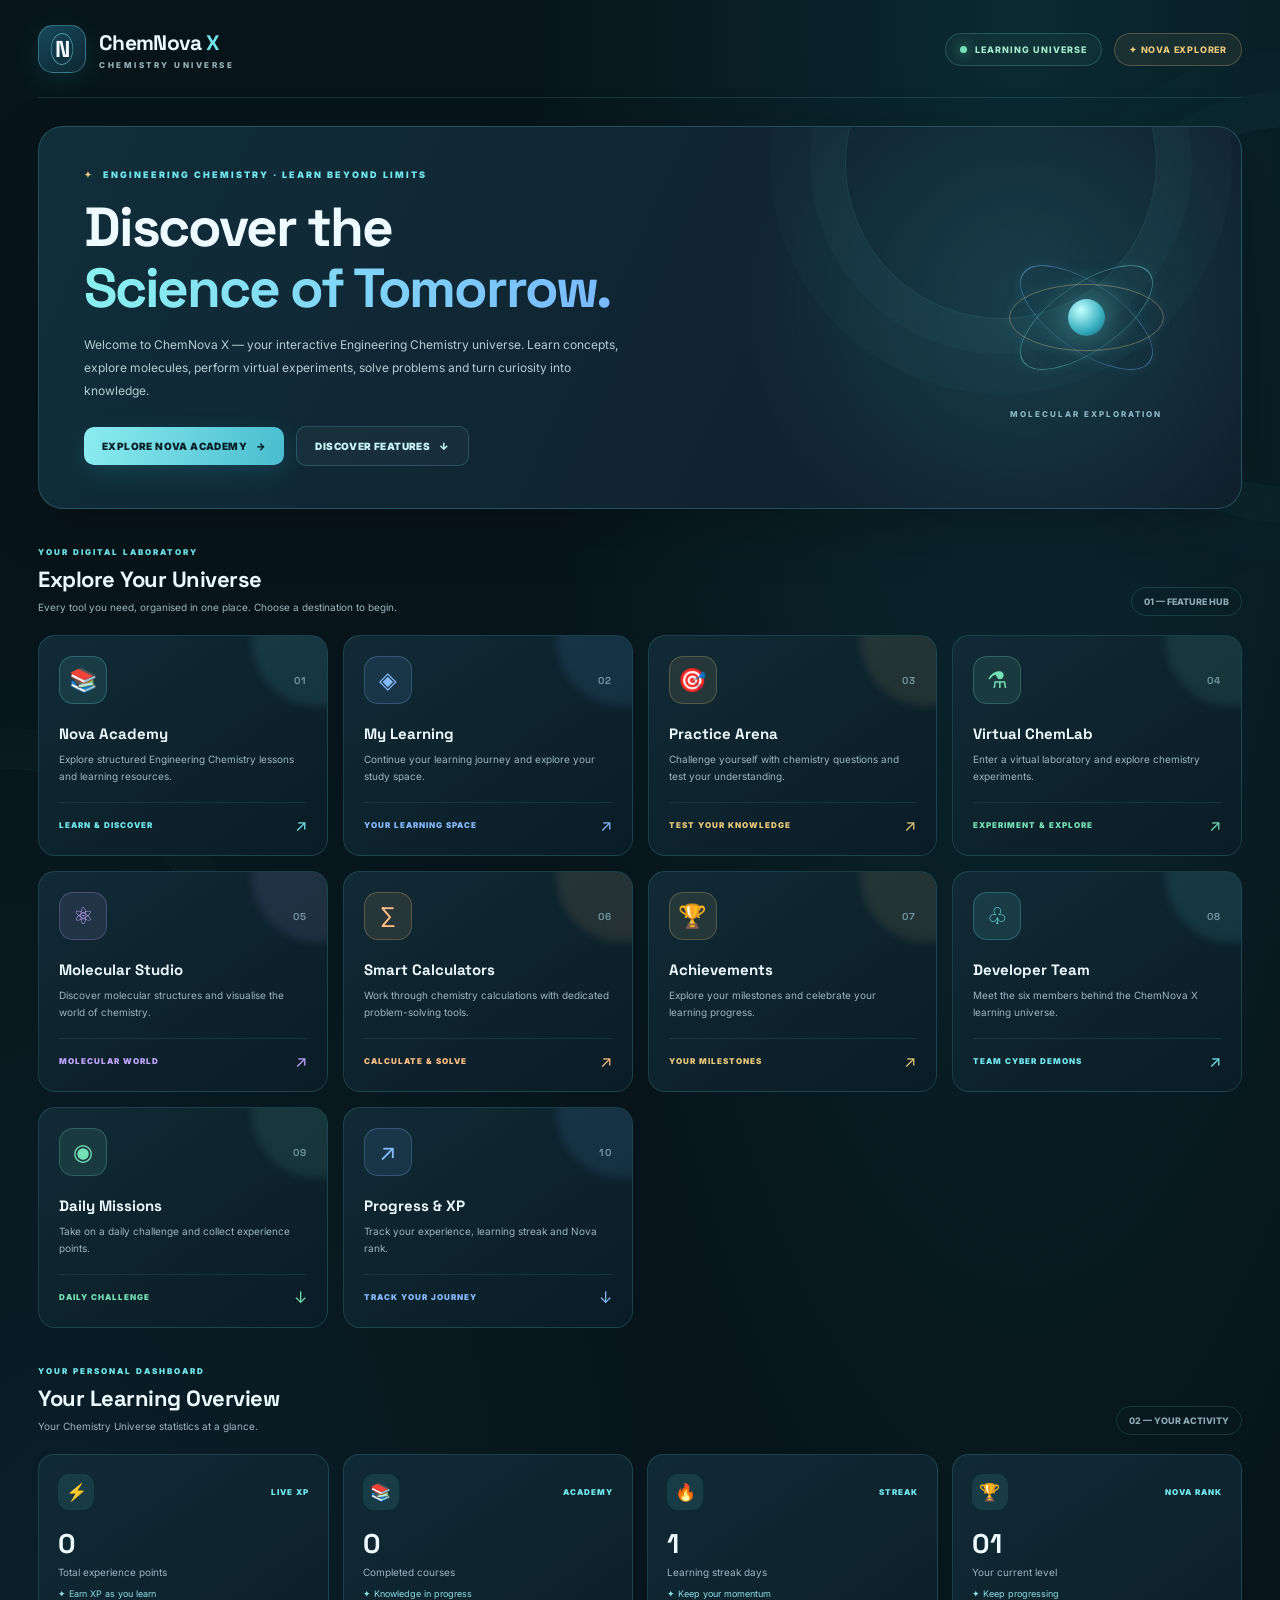
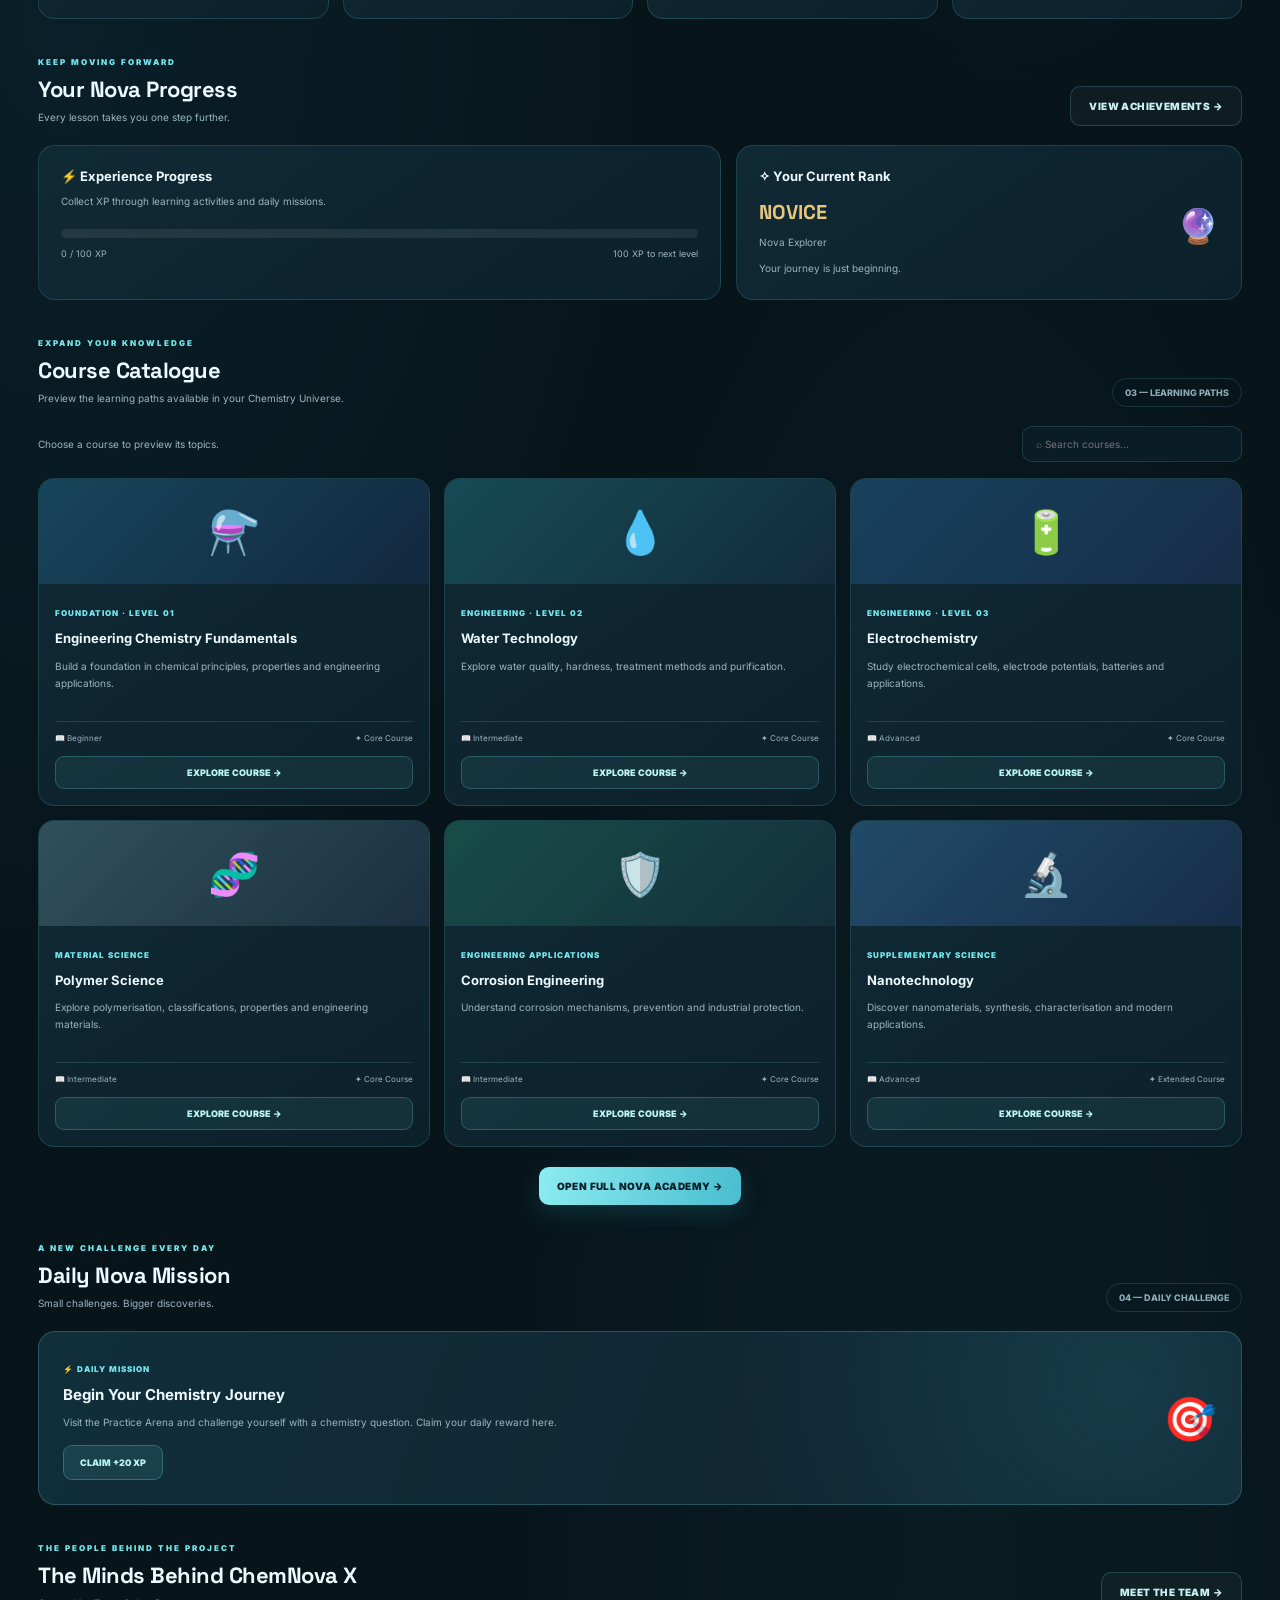
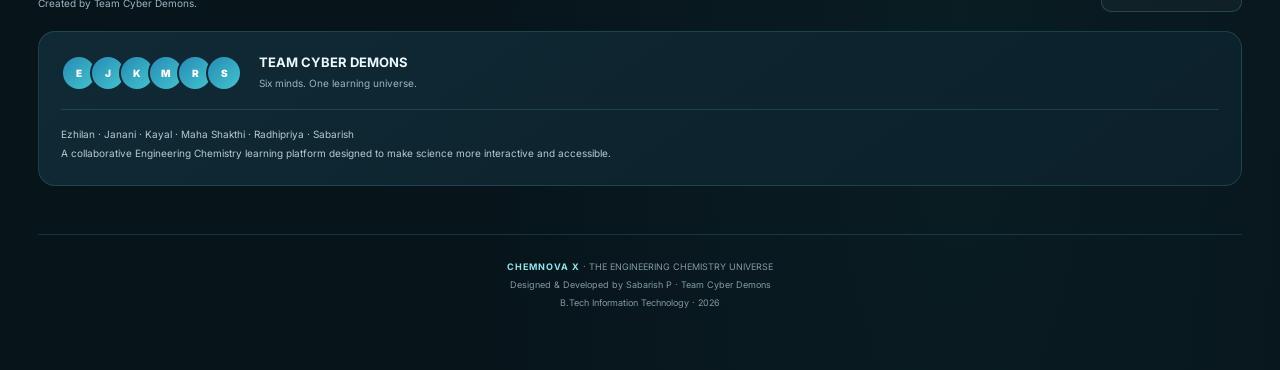
==== commit 73c3cfb9: "Update index.html" ====
--- a/index.html
+++ b/index.html
@@ -4,8 +4,8 @@
 <head>
 <meta charset="UTF-8">
 <meta name="viewport" content="width=device-width, initial-scale=1.0">
-<meta name="theme-color" content="#071018">
-<meta name="description" content="ChemNova X - An interactive Engineering Chemistry learning universe.">
+<meta name="theme-color" content="#07151b">
+<meta name="description" content="ChemNova X — Learn, explore, experiment and master Engineering Chemistry.">
 <title>ChemNova X | Engineering Chemistry Universe</title>
 
 <link rel="preconnect" href="https://fonts.googleapis.com">
@@ -14,18 +14,20 @@
 
 <style>
 :root{
-  --bg:#071018;
-  --panel:#0d1b27;
-  --panel2:#122536;
-  --cyan:#69e8f2;
-  --blue:#287eb5;
-  --text:#edf8fc;
-  --muted:#9bb0bd;
-  --border:rgba(111,202,224,.17);
+  --bg:#07151b;
+  --surface:#0d2029;
+  --surface2:#112b36;
+  --surface3:#173744;
+  --cyan:#71e7ed;
+  --cyan2:#39b9ca;
+  --blue:#5b9ee8;
   --gold:#e8c77b;
-  --green:#70dfb5;
-  --sidebar-width:255px;
-  --radius:16px;
+  --green:#75dfb5;
+  --text:#edfaff;
+  --muted:#9bb5bf;
+  --border:rgba(113,231,237,.15);
+  --shadow:0 18px 55px rgba(0,0,0,.22);
+  --radius:19px;
 }
 
 *{
@@ -41,613 +43,731 @@
 
 body{
   min-height:100vh;
-  background:
-    radial-gradient(ellipse at 78% 0%,rgba(22,104,132,.24),transparent 36%),
-    radial-gradient(ellipse at 0% 48%,rgba(24,65,103,.22),transparent 40%),
-    var(--bg);
+  overflow-x:hidden;
   color:var(--text);
   font-family:Inter,sans-serif;
+  background:
+    radial-gradient(ellipse at 80% 0%,rgba(28,131,148,.19),transparent 34%),
+    radial-gradient(ellipse at 5% 45%,rgba(27,91,122,.14),transparent 35%),
+    radial-gradient(ellipse at 75% 90%,rgba(26,96,100,.10),transparent 35%),
+    var(--bg);
 }
 
 button,input{
   font:inherit;
 }
 
+button,a{
+  -webkit-tap-highlight-color:transparent;
+}
+
+a{
+  color:inherit;
+}
+
 button{
   cursor:pointer;
 }
 
-a{
-  -webkit-tap-highlight-color:transparent;
-}
-
-.app{
-  display:flex;
-  min-height:100vh;
-}
-
-/* SIDEBAR */
-
-.sidebar{
-  width:var(--sidebar-width);
-  height:100vh;
-  position:fixed;
-  inset:0 auto 0 0;
-  padding:25px 17px;
-  background:rgba(7,16,24,.98);
-  border-right:1px solid var(--border);
-  display:flex;
-  flex-direction:column;
-  z-index:100;
-  overflow-y:auto;
-  transition:transform .25s ease;
-}
-
-.brand{
-  display:flex;
-  align-items:center;
-  gap:12px;
-  margin-bottom:30px;
-  padding:0 5px;
-  flex-shrink:0;
-}
-
-.brand-icon{
-  position:relative;
-  overflow:hidden;
-  width:44px;
-  height:44px;
-  flex-shrink:0;
-  display:grid;
-  place-items:center;
-  border:1px solid rgba(117,225,239,.38);
-  border-radius:15px;
-  background:linear-gradient(145deg,#174d65,#0c2638 72%);
-  box-shadow:0 8px 24px rgba(23,142,174,.2);
-}
-
-.brand-orbit{
-  position:absolute;
-  width:29px;
-  height:29px;
-  border:1px solid rgba(126,231,242,.72);
-  border-radius:50%;
-  transform:rotate(-32deg) scaleX(.62);
-}
-
-.brand-orbit::after{
-  content:"";
-  position:absolute;
-  width:5px;
-  height:5px;
-  right:-2px;
-  top:3px;
-  border-radius:50%;
-  background:var(--gold);
-}
-
-.brand-monogram{
-  position:relative;
-  z-index:1;
-  font-family:"Space Grotesk",sans-serif;
-  font-size:21px;
-  font-weight:800;
-  color:#f2fbff;
-}
-
-.brand-spark{
-  position:absolute;
-  right:6px;
-  top:5px;
-  color:var(--gold);
-  font-size:8px;
-}
-
-.brand-name{
-  font-family:"Space Grotesk",sans-serif;
-  font-weight:800;
-  font-size:19px;
-}
-
-.brand-name span{
-  color:var(--cyan);
-}
-
-.brand small{
-  display:block;
-  font-size:9px;
-  letter-spacing:2px;
-  color:var(--muted);
-  margin-top:3px;
-}
-
-.nav-label{
-  font-size:9px;
-  color:#718b9a;
-  letter-spacing:2px;
-  font-weight:900;
-  margin:17px 10px 8px;
-}
-
-.nav-link{
-  display:flex;
-  align-items:center;
-  gap:12px;
-  min-height:41px;
-  text-decoration:none;
-  color:var(--muted);
-  padding:10px 12px;
-  margin:2px 0;
-  border-radius:10px;
-  font-size:12px;
-  font-weight:600;
-  border:1px solid transparent;
-  transition:background .18s ease,color .18s ease,border-color .18s ease;
-}
-
-.nav-link:hover,
-.nav-link.active{
-  background:linear-gradient(90deg,rgba(63,190,215,.14),rgba(45,126,181,.06));
-  color:#c9f7fb;
-  border-color:rgba(93,215,232,.2);
-}
-
-.nav-link.active{
-  color:var(--cyan);
-}
-
-.nav-icon{
-  width:21px;
-  flex-shrink:0;
-  text-align:center;
-  font-size:16px;
-}
-
-.nav-link:focus-visible,
 button:focus-visible,
 a:focus-visible,
 input:focus-visible{
   outline:2px solid var(--cyan);
-  outline-offset:3px;
-}
-
-/* MAIN */
-
-.main{
-  margin-left:var(--sidebar-width);
-  width:calc(100% - var(--sidebar-width));
+  outline-offset:4px;
+}
+
+/* BACKGROUND DETAILS */
+
+.ambient{
+  position:fixed;
+  inset:0;
+  pointer-events:none;
+  z-index:-1;
+  overflow:hidden;
+}
+
+.ambient::before,
+.ambient::after{
+  content:"";
+  position:absolute;
+  width:360px;
+  height:360px;
+  border:1px solid rgba(113,231,237,.055);
+  border-radius:50%;
+}
+
+.ambient::before{
+  top:14%;
+  right:-190px;
+  box-shadow:0 0 0 35px rgba(113,231,237,.018),
+             0 0 0 75px rgba(113,231,237,.012);
+}
+
+.ambient::after{
+  bottom:-230px;
+  left:-170px;
+  box-shadow:0 0 0 40px rgba(113,231,237,.015);
+}
+
+/* PAGE LAYOUT */
+
+.container{
+  width:min(1380px,100%);
+  margin:auto;
+  padding:25px 38px 35px;
+}
+
+.topbar{
+  display:flex;
+  justify-content:space-between;
+  align-items:center;
+  gap:20px;
+  padding-bottom:24px;
+  border-bottom:1px solid var(--border);
+}
+
+.brand{
+  display:flex;
+  align-items:center;
+  gap:13px;
+  text-decoration:none;
+}
+
+.brand-symbol{
+  width:48px;
+  height:48px;
+  display:grid;
+  place-items:center;
+  position:relative;
+  border:1px solid rgba(113,231,237,.35);
+  border-radius:15px;
+  background:linear-gradient(145deg,#17485a,#0d2632);
+  box-shadow:0 7px 24px rgba(42,184,204,.13);
+  font-family:"Space Grotesk",sans-serif;
+  font-size:23px;
+  font-weight:900;
+}
+
+.brand-symbol::before{
+  content:"";
+  position:absolute;
+  width:30px;
+  height:30px;
+  border:1px solid rgba(113,231,237,.55);
+  border-radius:50%;
+  transform:scaleX(.7) rotate(-35deg);
+}
+
+.brand-symbol span{
+  position:relative;
+  z-index:1;
+}
+
+.brand-copy strong{
+  display:block;
+  font-family:"Space Grotesk",sans-serif;
+  font-size:21px;
+  letter-spacing:-.7px;
+}
+
+.brand-copy strong span{
+  color:var(--cyan);
+}
+
+.brand-copy small{
+  display:block;
+  margin-top:4px;
+  color:var(--muted);
+  font-size:8px;
+  font-weight:800;
+  letter-spacing:2.5px;
+}
+
+.header-right{
+  display:flex;
+  align-items:center;
+  gap:12px;
+}
+
+.status-pill{
+  display:flex;
+  align-items:center;
+  gap:8px;
+  border:1px solid rgba(117,223,181,.22);
+  border-radius:30px;
+  background:rgba(117,223,181,.055);
+  padding:10px 14px;
+  color:#a5ebcf;
+  font-size:9px;
+  font-weight:800;
+  letter-spacing:1px;
+}
+
+.status-dot{
+  width:7px;
+  height:7px;
+  border-radius:50%;
+  background:var(--green);
+  box-shadow:0 0 12px rgba(117,223,181,.7);
+}
+
+.rank-pill{
+  border:1px solid rgba(232,199,123,.27);
+  background:rgba(232,199,123,.07);
+  color:var(--gold);
+  border-radius:30px;
+  padding:10px 14px;
+  font-size:9px;
+  font-weight:800;
+  letter-spacing:.8px;
+}
+
+/* HERO */
+
+.hero{
+  position:relative;
+  overflow:hidden;
+  min-height:310px;
+  margin-top:28px;
+  padding:42px 45px;
+  display:flex;
+  align-items:center;
+  justify-content:space-between;
+  gap:25px;
+  border:1px solid rgba(113,231,237,.22);
+  border-radius:25px;
+  background:
+    radial-gradient(circle at 82% 45%,rgba(66,198,211,.17),transparent 28%),
+    linear-gradient(115deg,#102e3a,#102431 55%,#10202d);
+  box-shadow:var(--shadow);
+}
+
+.hero::before{
+  content:"";
+  position:absolute;
+  width:310px;
+  height:310px;
+  right:7%;
+  top:-120px;
+  border:1px solid rgba(113,231,237,.12);
+  border-radius:50%;
+  box-shadow:
+    0 0 0 35px rgba(113,231,237,.025),
+    0 0 0 75px rgba(113,231,237,.018);
+}
+
+.hero-content{
+  position:relative;
+  z-index:2;
+  max-width:680px;
+}
+
+.eyebrow{
+  display:flex;
+  align-items:center;
+  gap:9px;
+  color:var(--cyan);
+  font-size:9px;
+  font-weight:900;
+  letter-spacing:2px;
+  margin-bottom:17px;
+}
+
+.eyebrow-mark{
+  color:var(--gold);
+}
+
+.hero h1{
+  font-family:"Space Grotesk",sans-serif;
+  font-size:clamp(34px,4.3vw,55px);
+  line-height:1.1;
+  letter-spacing:-2.2px;
+  margin-bottom:16px;
+}
+
+.hero h1 span{
+  background:linear-gradient(90deg,#8af0ee,#78baff);
+  -webkit-background-clip:text;
+  background-clip:text;
+  color:transparent;
+}
+
+.hero-description{
+  max-width:540px;
+  color:#b5cbd3;
+  font-size:12px;
+  line-height:1.9;
+}
+
+.hero-actions{
+  display:flex;
+  align-items:center;
+  gap:12px;
+  flex-wrap:wrap;
+  margin-top:24px;
+}
+
+.primary-btn,
+.secondary-btn{
+  display:inline-flex;
+  align-items:center;
+  justify-content:center;
+  gap:9px;
+  padding:13px 18px;
+  border-radius:10px;
+  text-decoration:none;
+  font-size:10px;
+  font-weight:900;
+  letter-spacing:.4px;
+  transition:filter .2s,border-color .2s,background .2s;
+}
+
+.primary-btn{
+  color:#06202a;
+  background:linear-gradient(100deg,#8cecf0,#49bdcf);
+  box-shadow:0 8px 25px rgba(45,185,204,.16);
+}
+
+.secondary-btn{
+  color:#c8f3f5;
+  background:rgba(255,255,255,.035);
+  border:1px solid rgba(113,231,237,.2);
+}
+
+.primary-btn:hover{
+  filter:brightness(1.1);
+}
+
+.secondary-btn:hover{
+  background:rgba(113,231,237,.09);
+  border-color:rgba(113,231,237,.4);
+}
+
+.hero-visual{
+  position:relative;
+  z-index:2;
+  flex-shrink:0;
+  width:220px;
+  height:220px;
+  display:grid;
+  place-items:center;
+}
+
+.atom-orbit{
+  position:absolute;
+  width:155px;
+  height:155px;
+  border:1px solid rgba(113,231,237,.5);
+  border-radius:50%;
+  transform:rotate(55deg) scaleX(.43);
+  box-shadow:0 0 20px rgba(113,231,237,.08);
+}
+
+.atom-orbit.two{
+  transform:rotate(-55deg) scaleX(.43);
+  border-color:rgba(105,174,237,.55);
+}
+
+.atom-orbit.three{
+  transform:rotate(90deg) scaleX(.43);
+  border-color:rgba(232,199,123,.5);
+}
+
+.atom-core{
+  width:37px;
+  height:37px;
+  border-radius:50%;
+  background:radial-gradient(circle at 35% 30%,#c4ffff,#38aebf 60%,#146076);
+  box-shadow:0 0 35px rgba(113,231,237,.55);
+}
+
+.atom-label{
+  position:absolute;
+  bottom:9px;
+  color:#8bb8c4;
+  font-size:8px;
+  font-weight:800;
+  letter-spacing:2px;
+}
+
+/* SECTION HEADERS */
+
+.section{
+  margin-top:38px;
+  scroll-margin-top:25px;
+}
+
+.section-heading{
+  display:flex;
+  align-items:flex-end;
+  justify-content:space-between;
+  gap:15px;
+  margin-bottom:19px;
+}
+
+.section-kicker{
+  color:var(--cyan);
+  font-size:8px;
+  font-weight:900;
+  letter-spacing:2px;
+  margin-bottom:8px;
+}
+
+.section-heading h2{
+  font-family:"Space Grotesk",sans-serif;
+  font-size:22px;
+  letter-spacing:-.5px;
+}
+
+.section-heading p{
+  color:var(--muted);
+  font-size:10px;
+  line-height:1.7;
+  margin-top:6px;
+}
+
+.section-count{
+  color:#8caab5;
+  border:1px solid var(--border);
+  border-radius:30px;
+  padding:8px 12px;
+  font-size:9px;
+  font-weight:800;
+  white-space:nowrap;
+}
+
+/* FEATURE CARDS */
+
+.feature-grid{
+  display:grid;
+  grid-template-columns:repeat(4,minmax(0,1fr));
+  gap:15px;
+  align-items:stretch;
+}
+
+.feature-card{
+  --accent:var(--cyan);
+  --accent-bg:rgba(113,231,237,.1);
   min-width:0;
-  padding:25px 36px 40px;
-}
-
-.topbar{
+  min-height:210px;
+  position:relative;
+  overflow:hidden;
+  display:flex;
+  flex-direction:column;
+  padding:20px;
+  border:1px solid var(--border);
+  border-radius:17px;
+  background:linear-gradient(145deg,rgba(17,43,54,.98),rgba(10,29,38,.98));
+  text-decoration:none;
+  isolation:isolate;
+  transition:border-color .2s,background .2s,box-shadow .2s;
+}
+
+.feature-card::before{
+  content:"";
+  position:absolute;
+  z-index:-1;
+  width:130px;
+  height:130px;
+  right:-55px;
+  top:-60px;
+  border-radius:50%;
+  background:var(--accent-bg);
+  filter:blur(4px);
+  pointer-events:none;
+}
+
+.feature-card::after{
+  content:"";
+  position:absolute;
+  left:20px;
+  right:20px;
+  bottom:0;
+  height:2px;
+  background:var(--accent);
+  opacity:0;
+  transition:opacity .2s;
+}
+
+.feature-card:hover{
+  border-color:var(--accent);
+  background:linear-gradient(145deg,#153746,#102a36);
+  box-shadow:0 12px 30px rgba(0,0,0,.2);
+}
+
+.feature-card:hover::after{
+  opacity:.8;
+}
+
+.feature-top{
+  display:flex;
+  justify-content:space-between;
+  align-items:center;
+  gap:10px;
+}
+
+.feature-icon{
+  width:48px;
+  height:48px;
+  flex-shrink:0;
+  display:grid;
+  place-items:center;
+  border:1px solid color-mix(in srgb,var(--accent) 24%,transparent);
+  border-radius:14px;
+  background:var(--accent-bg);
+  color:var(--accent);
+  font-size:23px;
+}
+
+.feature-number{
+  color:#6f929e;
+  font-family:"Space Grotesk",sans-serif;
+  font-size:10px;
+  font-weight:700;
+  letter-spacing:1px;
+}
+
+.feature-card h3{
+  margin-top:19px;
+  font-family:"Space Grotesk",sans-serif;
+  font-size:15px;
+  line-height:1.4;
+}
+
+.feature-card p{
+  color:var(--muted);
+  font-size:10px;
+  line-height:1.7;
+  margin-top:7px;
+  flex:1;
+}
+
+.feature-bottom{
+  display:flex;
+  align-items:center;
+  justify-content:space-between;
+  gap:8px;
+  margin-top:17px;
+  padding-top:12px;
+  border-top:1px solid rgba(113,231,237,.1);
+}
+
+.feature-label{
+  color:var(--accent);
+  font-size:8px;
+  font-weight:900;
+  letter-spacing:1px;
+}
+
+.feature-arrow{
+  color:var(--accent);
+  font-size:16px;
+}
+
+/* FEATURE ACCENT COLORS */
+
+.accent-cyan{--accent:#71e7ed;--accent-bg:rgba(113,231,237,.1)}
+.accent-blue{--accent:#85baff;--accent-bg:rgba(91,158,232,.12)}
+.accent-gold{--accent:#e8c77b;--accent-bg:rgba(232,199,123,.1)}
+.accent-green{--accent:#75dfb5;--accent-bg:rgba(117,223,181,.1)}
+.accent-purple{--accent:#c1a5ff;--accent-bg:rgba(193,165,255,.1)}
+.accent-orange{--accent:#ffbd83;--accent-bg:rgba(255,189,131,.1)}
+
+/* STATS */
+
+.stats-grid{
+  display:grid;
+  grid-template-columns:repeat(4,minmax(0,1fr));
+  gap:14px;
+}
+
+.stat-card{
+  min-width:0;
+  padding:19px;
+  border:1px solid var(--border);
+  border-radius:16px;
+  background:linear-gradient(145deg,#102a35,#0c202a);
+  transition:border-color .2s;
+}
+
+.stat-card:hover{
+  border-color:rgba(113,231,237,.35);
+}
+
+.stat-top{
+  display:flex;
+  align-items:center;
+  justify-content:space-between;
+  gap:10px;
+}
+
+.stat-icon{
+  width:36px;
+  height:36px;
+  display:grid;
+  place-items:center;
+  border-radius:11px;
+  background:rgba(113,231,237,.1);
+  font-size:17px;
+}
+
+.stat-tag{
+  color:var(--cyan);
+  font-size:8px;
+  font-weight:900;
+  letter-spacing:1px;
+}
+
+.stat-card h3{
+  margin-top:16px;
+  font-family:"Space Grotesk",sans-serif;
+  font-size:27px;
+  overflow-wrap:anywhere;
+}
+
+.stat-card p{
+  margin-top:5px;
+  color:var(--muted);
+  font-size:10px;
+}
+
+.stat-note{
+  margin-top:10px;
+  color:#8cdde5;
+  font-size:9px;
+}
+
+/* PROGRESS */
+
+.progress-grid{
+  display:grid;
+  grid-template-columns:1.35fr 1fr;
+  gap:15px;
+}
+
+.panel{
+  min-width:0;
+  padding:22px;
+  border:1px solid var(--border);
+  border-radius:17px;
+  background:linear-gradient(145deg,#102a35,#0b202a);
+}
+
+.panel h3{
+  font-size:13px;
+}
+
+.panel-desc{
+  margin-top:8px;
+  color:var(--muted);
+  font-size:10px;
+  line-height:1.8;
+}
+
+.progress-line{
+  width:100%;
+  height:9px;
+  margin:19px 0 10px;
+  overflow:hidden;
+  border-radius:30px;
+  background:rgba(255,255,255,.08);
+}
+
+.progress-fill{
+  width:0;
+  height:100%;
+  border-radius:30px;
+  background:linear-gradient(90deg,#299bbd,#72e8e8);
+  transition:width .5s ease;
+}
+
+.progress-meta{
+  display:flex;
+  justify-content:space-between;
+  gap:10px;
+  color:var(--muted);
+  font-size:9px;
+}
+
+.rank-display{
+  display:flex;
+  align-items:center;
+  justify-content:space-between;
+  gap:10px;
+  margin-top:15px;
+}
+
+.rank-name{
+  color:var(--gold);
+  font-family:"Space Grotesk",sans-serif;
+  font-size:20px;
+  font-weight:800;
+}
+
+.rank-symbol{
+  font-size:34px;
+}
+
+/* COURSE CATALOGUE */
+
+.course-toolbar{
   display:flex;
   align-items:center;
   justify-content:space-between;
   gap:15px;
-  margin-bottom:27px;
-}
-
-.topbar-left{
-  display:flex;
-  align-items:center;
-  gap:13px;
-}
-
-.breadcrumb{
+  margin-bottom:16px;
+}
+
+.course-toolbar p{
   color:var(--muted);
-  font-size:11px;
-}
-
-.breadcrumb strong{
+  font-size:10px;
+}
+
+.search{
+  width:220px;
+  max-width:50%;
+  padding:11px 13px;
   color:var(--text);
-}
-
-.top-actions{
-  display:flex;
-  align-items:center;
-  gap:10px;
-}
-
-.rank{
-  border:1px solid rgba(232,199,123,.3);
-  color:var(--gold);
-  background:rgba(232,199,123,.08);
-  border-radius:30px;
-  padding:10px 14px;
+  background:#0a1c25;
+  border:1px solid var(--border);
+  border-radius:10px;
+  outline:none;
   font-size:10px;
-  font-weight:800;
-}
-
-.icon-btn{
-  width:39px;
-  height:39px;
-  border-radius:11px;
-  border:1px solid var(--border);
-  color:white;
-  background:var(--panel);
-  transition:border-color .2s,background .2s;
-}
-
-.profile-action{
-  display:grid;
-  place-items:center;
-  border-color:rgba(105,213,232,.22);
-  background:linear-gradient(145deg,#184254,#0b1d2b);
-  color:#bceef4;
-}
-
-.profile-action svg{
-  width:18px;
-  height:18px;
-  fill:none;
-  stroke:currentColor;
-  stroke-width:1.65;
-  stroke-linecap:round;
-  stroke-linejoin:round;
-}
-
-.icon-btn:hover{
+}
+
+.search:focus{
   border-color:var(--cyan);
-  background:var(--panel2);
-}
-
-/* HERO */
-
-.hero{
-  position:relative;
-  overflow:hidden;
-  min-height:285px;
-  border:1px solid rgba(92,207,226,.25);
-  border-radius:23px;
-  padding:35px;
-  background:
-    radial-gradient(circle at 83% 50%,rgba(50,173,204,.2),transparent 31%),
-    linear-gradient(115deg,#102b3a,#10202e 58%,#101b2a);
-  display:flex;
-  align-items:center;
-  justify-content:space-between;
-  gap:25px;
-}
-
-.hero::after{
-  content:"";
-  position:absolute;
-  width:280px;
-  height:280px;
-  border:1px solid rgba(114,220,235,.13);
-  border-radius:50%;
-  right:8%;
-  top:-90px;
-  box-shadow:
-    0 0 0 35px rgba(114,220,235,.035),
-    0 0 0 70px rgba(114,220,235,.02);
-  pointer-events:none;
-}
-
-.hero-content{
-  position:relative;
-  z-index:2;
-  max-width:650px;
-}
-
-.eyebrow{
-  color:var(--cyan);
-  letter-spacing:2px;
-  font-size:9px;
-  font-weight:900;
-  margin-bottom:16px;
-}
-
-.hero h1{
-  font-family:"Space Grotesk",sans-serif;
-  font-size:clamp(30px,4vw,47px);
-  line-height:1.13;
-  letter-spacing:-2px;
-  margin-bottom:14px;
-}
-
-.hero h1 span{
-  background:linear-gradient(90deg,#8beaf0,#76baff);
-  background-clip:text;
-  -webkit-background-clip:text;
-  color:transparent;
-}
-
-.hero p{
-  color:#b4c9d4;
-  font-size:12px;
-  line-height:1.9;
-  max-width:490px;
-}
-
-.primary-btn{
-  display:inline-block;
-  margin-top:22px;
-  padding:13px 19px;
-  border:none;
-  border-radius:10px;
-  background:linear-gradient(100deg,#39b9d0,#287dbb);
-  color:white;
-  font-size:11px;
-  font-weight:800;
-  box-shadow:0 8px 25px rgba(45,157,190,.2);
-  text-decoration:none;
-  transition:filter .2s ease;
-}
-
-.primary-btn:hover{
-  filter:brightness(1.12);
-}
-
-.hero-atom{
-  position:relative;
-  z-index:2;
-  width:190px;
-  height:190px;
-  flex-shrink:0;
-  display:grid;
-  place-items:center;
-  font-size:85px;
-  filter:drop-shadow(0 0 25px rgba(91,214,231,.38));
-  animation:float 4s ease-in-out infinite;
-}
-
-@keyframes float{
-  0%,100%{transform:translateY(0)}
-  50%{transform:translateY(-10px)}
-}
-
-/* QUICK ACCESS */
-
-.quick-grid{
-  display:grid;
-  grid-template-columns:repeat(4,minmax(0,1fr));
-  gap:12px;
-  margin-top:19px;
-}
-
-.quick-card{
-  min-width:0;
-  text-decoration:none;
-  color:var(--text);
-  background:linear-gradient(145deg,#102332,#0c1924);
-  border:1px solid var(--border);
-  border-radius:14px;
-  padding:16px;
-  display:flex;
-  align-items:center;
-  gap:12px;
-  transition:border-color .2s,background .2s;
-}
-
-.quick-card:hover{
-  border-color:rgba(100,218,233,.38);
-  background:#122a39;
-}
-
-.quick-icon{
-  width:39px;
-  height:39px;
-  flex-shrink:0;
-  border-radius:11px;
-  display:grid;
-  place-items:center;
-  font-size:19px;
-  background:rgba(78,190,211,.12);
-}
-
-.quick-card strong{
-  font-size:11px;
-  display:block;
-}
-
-.quick-card small{
-  color:var(--muted);
-  font-size:9px;
-  display:block;
-  margin-top:5px;
-}
-
-/* SECTIONS */
-
-.section{
-  margin-top:36px;
-  scroll-margin-top:22px;
-}
-
-.section-head{
-  display:flex;
-  justify-content:space-between;
-  align-items:center;
-  gap:15px;
-  margin-bottom:17px;
-}
-
-.section-head h2{
-  font-family:"Space Grotesk",sans-serif;
-  font-size:18px;
-}
-
-.section-head p{
-  font-size:10px;
-  color:var(--muted);
-  margin-top:6px;
-}
-
-.view-all{
-  color:var(--cyan);
-  text-decoration:none;
-  font-size:10px;
-  font-weight:800;
-  white-space:nowrap;
-}
-
-.view-all:hover{
-  text-decoration:underline;
-}
-
-/* STATS */
-
-.stats{
-  display:grid;
-  grid-template-columns:repeat(4,minmax(0,1fr));
-  gap:13px;
-}
-
-.stat-card{
-  min-width:0;
-  background:linear-gradient(145deg,#102332,#0c1924);
-  border:1px solid var(--border);
-  border-radius:15px;
-  padding:17px;
-  transition:border-color .2s;
-}
-
-.stat-card:hover{
-  border-color:rgba(100,218,233,.38);
-}
-
-.stat-top{
-  display:flex;
-  justify-content:space-between;
-  align-items:center;
-  gap:8px;
-}
-
-.stat-icon{
-  width:34px;
-  height:34px;
-  flex-shrink:0;
-  border-radius:10px;
-  display:grid;
-  place-items:center;
-  background:rgba(78,190,211,.12);
-  font-size:16px;
-}
-
-.stat-card h3{
-  font-size:25px;
-  font-family:"Space Grotesk",sans-serif;
-  margin-top:15px;
-  overflow-wrap:anywhere;
-}
-
-.stat-card p{
-  font-size:10px;
-  color:var(--muted);
-  margin-top:5px;
-}
-
-.stat-note{
-  font-size:9px;
-  color:var(--cyan);
-  margin-top:9px;
-}
-
-/* PANELS AND PROGRESS */
-
-.progress-layout{
-  display:grid;
-  grid-template-columns:1.5fr 1fr;
-  gap:14px;
-}
-
-.panel{
-  min-width:0;
-  background:linear-gradient(145deg,#102332,#0c1924);
-  border:1px solid var(--border);
-  border-radius:16px;
-  padding:21px;
-}
-
-.panel h3{
-  font-size:13px;
-  margin-bottom:9px;
-}
-
-.panel-desc{
-  font-size:10px;
-  color:var(--muted);
-  line-height:1.8;
-}
-
-.progress-line{
-  height:8px;
-  background:rgba(255,255,255,.09);
-  border-radius:20px;
-  overflow:hidden;
-  margin:17px 0 9px;
-}
-
-.progress-fill{
-  height:100%;
-  width:0;
-  background:linear-gradient(90deg,#278dbd,#5de0e7);
-  border-radius:20px;
-  transition:width .6s ease;
-}
-
-.progress-meta{
-  display:flex;
-  justify-content:space-between;
-  gap:10px;
-  font-size:9px;
-  color:var(--muted);
-}
-
-.xp-box{
-  display:flex;
-  justify-content:space-between;
-  align-items:center;
-  gap:10px;
-  margin-top:17px;
-}
-
-.xp-box strong{
-  font-size:20px;
-  color:#8beaf0;
-}
-
-.xp-box small{
-  display:block;
-  color:var(--muted);
-  font-size:9px;
-  margin-top:4px;
-}
-
-/* COURSES */
+}
 
 .course-grid{
   display:grid;
   grid-template-columns:repeat(3,minmax(0,1fr));
   gap:14px;
-  align-items:stretch;
 }
 
 .course-card{
   min-width:0;
-  background:linear-gradient(145deg,#102332,#0c1924);
+  overflow:hidden;
   border:1px solid var(--border);
   border-radius:16px;
-  overflow:hidden;
+  background:linear-gradient(145deg,#102a35,#0c202a);
   transition:border-color .2s,box-shadow .2s;
 }
 
 .course-card:hover{
-  border-color:rgba(100,218,233,.38);
-  box-shadow:0 8px 24px rgba(0,0,0,.14);
+  border-color:rgba(113,231,237,.35);
+  box-shadow:0 10px 25px rgba(0,0,0,.15);
 }
 
 .course-card[hidden]{
-  display:none !important;
+  display:none!important;
 }
 
 .course-art{
-  height:108px;
+  height:105px;
   display:grid;
   place-items:center;
-  font-size:46px;
+  font-size:42px;
 }
 
 .art1{background:linear-gradient(135deg,#17455b,#12283e)}
@@ -662,132 +782,117 @@
 }
 
 .tag{
+  color:var(--cyan);
   font-size:8px;
+  font-weight:900;
   letter-spacing:1px;
-  font-weight:900;
-  color:var(--cyan);
 }
 
 .course-content h3{
+  margin:9px 0;
   font-size:13px;
-  margin:9px 0;
+  line-height:1.5;
 }
 
 .course-content p{
+  min-height:50px;
+  color:var(--muted);
   font-size:10px;
-  color:var(--muted);
   line-height:1.7;
-  min-height:35px;
 }
 
 .course-meta{
   display:flex;
   justify-content:space-between;
-  gap:5px;
-  margin-top:14px;
-  padding-top:12px;
+  gap:6px;
+  margin-top:13px;
+  padding-top:11px;
   border-top:1px solid var(--border);
-  color:var(--muted);
-  font-size:9px;
+  color:#9bb5bf;
+  font-size:8px;
 }
 
 .course-action{
-  display:block;
   width:100%;
   margin-top:13px;
   padding:10px;
+  border:1px solid rgba(113,231,237,.23);
   border-radius:9px;
-  background:rgba(65,180,204,.1);
-  border:1px solid rgba(91,205,224,.24);
-  color:#a9f1f3;
-  font-size:10px;
-  font-weight:800;
+  background:rgba(113,231,237,.08);
+  color:#b9f4f4;
+  font-size:9px;
+  font-weight:900;
   transition:background .2s;
 }
 
 .course-action:hover{
-  background:rgba(65,180,204,.2);
-}
-
-.search{
-  width:210px;
-  max-width:45%;
-  background:#0d1d29;
-  border:1px solid var(--border);
-  border-radius:9px;
-  padding:10px 12px;
-  color:white;
-  outline:none;
-  font-size:10px;
-}
-
-.search:focus{
-  border-color:var(--cyan);
+  background:rgba(113,231,237,.17);
 }
 
 .empty-search{
   display:none;
-  text-align:center;
-  padding:30px;
-  color:var(--muted);
+  padding:25px;
   border:1px dashed var(--border);
   border-radius:13px;
+  color:var(--muted);
+  text-align:center;
   font-size:11px;
 }
 
-/* DAILY MISSION */
+/* MISSION */
 
 .mission{
+  display:flex;
+  justify-content:space-between;
+  align-items:center;
+  gap:20px;
+  padding:24px;
+  border:1px solid rgba(113,231,237,.22);
+  border-radius:17px;
   background:
-    radial-gradient(circle at 90% 30%,rgba(59,169,201,.16),transparent 35%),
-    linear-gradient(110deg,#112c3a,#101f30);
-  border:1px solid rgba(93,205,224,.23);
-  border-radius:17px;
-  padding:23px;
+    radial-gradient(circle at 90% 30%,rgba(58,185,204,.15),transparent 35%),
+    linear-gradient(110deg,#112e3b,#10232f);
+}
+
+.mission h3{
+  margin:9px 0;
+  font-size:15px;
+}
+
+.mission p{
+  max-width:650px;
+  color:var(--muted);
+  font-size:10px;
+  line-height:1.8;
+}
+
+.mission-icon{
+  flex-shrink:0;
+  font-size:43px;
+}
+
+.mission button{
+  margin-top:14px;
+  padding:11px 16px;
+  border:1px solid rgba(113,231,237,.28);
+  border-radius:9px;
+  background:rgba(113,231,237,.1);
+  color:#b9f4f4;
+  font-size:9px;
+  font-weight:900;
+}
+
+.mission button:disabled{
+  opacity:.55;
+  cursor:default;
+}
+
+/* TEAM */
+
+.team-panel{
   display:flex;
   align-items:center;
-  justify-content:space-between;
-  gap:20px;
-}
-
-.mission h3{
-  font-size:14px;
-  margin:9px 0;
-}
-
-.mission p{
-  font-size:10px;
-  color:var(--muted);
-  line-height:1.8;
-}
-
-.mission-icon{
-  font-size:40px;
-  flex-shrink:0;
-}
-
-.mission button{
-  margin-top:13px;
-  border:1px solid rgba(91,205,224,.24);
-  background:rgba(65,180,204,.1);
-  color:#a9f1f3;
-  padding:10px 15px;
-  border-radius:9px;
-  font-size:10px;
-  font-weight:800;
-}
-
-.mission button:disabled{
-  opacity:.5;
-  cursor:default;
-}
-
-/* TEAM */
-
-.team-strip{
-  display:flex;
-  align-items:center;
-  gap:15px;
+  gap:17px;
 }
 
 .team-avatars{
@@ -796,20 +901,41 @@
 }
 
 .team-avatars span{
-  width:35px;
-  height:35px;
-  border-radius:50%;
-  border:2px solid #102332;
+  width:36px;
+  height:36px;
   display:grid;
   place-items:center;
   margin-left:-7px;
+  border:2px solid #102a35;
+  border-radius:50%;
   background:linear-gradient(135deg,#278ab5,#42c5ce);
+  color:white;
   font-size:10px;
   font-weight:900;
 }
 
 .team-avatars span:first-child{
   margin-left:0;
+}
+
+.team-details h3{
+  font-size:13px;
+}
+
+.team-details p{
+  margin-top:5px;
+  color:var(--muted);
+  font-size:10px;
+  line-height:1.7;
+}
+
+.team-names{
+  margin-top:17px;
+  padding-top:15px;
+  border-top:1px solid var(--border);
+  color:#b4cbd3;
+  font-size:10px;
+  line-height:1.9;
 }
 
 /* MODAL */
@@ -817,12 +943,12 @@
 .modal{
   position:fixed;
   inset:0;
-  background:#05030bcc;
   z-index:200;
   display:none;
   align-items:center;
   justify-content:center;
   padding:18px;
+  background:rgba(1,8,12,.82);
   backdrop-filter:blur(8px);
 }
 
@@ -835,11 +961,11 @@
   max-width:550px;
   max-height:85vh;
   overflow:auto;
-  background:#0e1d29;
-  border:1px solid rgba(104,207,226,.3);
+  padding:25px;
+  border:1px solid rgba(113,231,237,.3);
   border-radius:19px;
-  padding:25px;
-  box-shadow:0 25px 90px #0009;
+  background:#0e222d;
+  box-shadow:0 25px 90px rgba(0,0,0,.5);
 }
 
 .modal-head{
@@ -850,25 +976,26 @@
 }
 
 .modal-head h2{
+  margin-top:9px;
   font-family:"Space Grotesk",sans-serif;
   font-size:21px;
 }
 
 .close-btn{
-  width:34px;
-  height:34px;
+  width:35px;
+  height:35px;
   flex-shrink:0;
   border:1px solid var(--border);
   border-radius:9px;
   color:white;
-  background:#ffffff0a;
+  background:rgba(255,255,255,.04);
 }
 
 .modal-description{
+  margin-top:14px;
+  color:var(--muted);
   font-size:11px;
-  color:var(--muted);
   line-height:1.8;
-  margin-top:13px;
 }
 
 .modal-topics{
@@ -876,56 +1003,64 @@
 }
 
 .modal-topics h3{
+  margin-bottom:10px;
   font-size:12px;
-  margin-bottom:10px;
 }
 
 .topic-item{
+  display:flex;
+  align-items:flex-start;
+  gap:10px;
+  margin-top:7px;
   padding:11px 12px;
-  background:rgba(255,255,255,.035);
   border:1px solid var(--border);
   border-radius:9px;
+  background:rgba(255,255,255,.035);
+  color:#d7eaf0;
   font-size:10px;
-  color:#ded5f3;
-  margin-top:7px;
+  line-height:1.6;
+}
+
+.topic-number{
+  flex-shrink:0;
+  color:var(--cyan);
+  font-weight:900;
 }
 
 .modal-actions{
   display:flex;
+  align-items:center;
+  flex-wrap:wrap;
   gap:10px;
-  flex-wrap:wrap;
   margin-top:20px;
 }
 
-.secondary-btn{
-  border:1px solid var(--border);
-  color:#b8e9ef;
-  background:#ffffff08;
-  border-radius:9px;
-  padding:12px 15px;
-  font-size:10px;
-  font-weight:800;
+.modal-note{
+  margin-top:14px;
+  color:var(--muted);
+  font-size:9px;
+  line-height:1.7;
 }
 
 /* TOAST */
 
 .toast{
   position:fixed;
+  right:24px;
   bottom:24px;
-  right:24px;
+  z-index:300;
   max-width:calc(100vw - 40px);
-  background:#102b39;
-  border:1px solid rgba(95,210,228,.4);
+  padding:14px 18px;
+  border:1px solid rgba(113,231,237,.4);
+  border-radius:11px;
+  background:#102e3a;
   color:white;
-  padding:14px 18px;
-  border-radius:11px;
   font-size:11px;
-  z-index:300;
+  box-shadow:0 10px 35px rgba(0,0,0,.4);
   opacity:0;
-  transform:translateY(15px);
+  transform:translateY(12px);
   pointer-events:none;
-  transition:opacity .25s,transform .25s;
-  box-shadow:0 10px 35px #0008;
+  transition:opacity .2s,transform .2s;
 }
 
 .toast.show{
@@ -936,170 +1071,198 @@
 /* FOOTER */
 
 footer{
-  text-align:center;
-  border-top:1px solid var(--border);
   margin-top:48px;
   padding:23px 10px;
-  color:#8299a6;
+  border-top:1px solid var(--border);
+  color:#829ba6;
+  text-align:center;
   font-size:9px;
   line-height:2;
 }
 
 footer strong{
   color:#8ce5ed;
-}
-
-/* MOBILE */
-
-.menu-toggle{
-  display:none;
-  background:#102332;
-  border:1px solid var(--border);
-  color:white;
-  padding:9px 12px;
-  border-radius:9px;
-}
-
-.sidebar-overlay{
-  display:none;
-  position:fixed;
-  inset:0;
-  background:#0009;
-  z-index:90;
-}
-
-.sidebar-overlay.show{
-  display:block;
-}
+  letter-spacing:1px;
+}
+
+/* RESPONSIVE */
 
 @media(max-width:1100px){
-  .stats{
+  .container{
+    padding-left:25px;
+    padding-right:25px;
+  }
+
+  .feature-grid{
+    grid-template-columns:repeat(3,minmax(0,1fr));
+  }
+
+  .stats-grid{
     grid-template-columns:repeat(2,minmax(0,1fr));
+  }
+}
+
+@media(max-width:760px){
+  .container{
+    padding:17px 16px 28px;
+  }
+
+  .topbar{
+    align-items:flex-start;
+  }
+
+  .header-right{
+    flex-wrap:wrap;
+    justify-content:flex-end;
+  }
+
+  .status-pill{
+    display:none;
+  }
+
+  .hero{
+    min-height:275px;
+    padding:30px 25px;
+  }
+
+  .hero-visual{
+    width:140px;
+    height:170px;
+  }
+
+  .atom-orbit{
+    width:120px;
+    height:120px;
+  }
+
+  .feature-grid{
+    grid-template-columns:repeat(2,minmax(0,1fr));
+  }
+
+  .progress-grid{
+    grid-template-columns:1fr;
   }
 
   .course-grid{
     grid-template-columns:repeat(2,minmax(0,1fr));
   }
-
-  .quick-grid{
-    grid-template-columns:repeat(2,minmax(0,1fr));
-  }
-
-  .main{
-    padding-left:25px;
-    padding-right:25px;
-  }
-}
-
-@media(max-width:760px){
-  .sidebar{
-    transform:translateX(-100%);
-  }
-
-  .sidebar.open{
-    transform:translateX(0);
-  }
-
-  .main{
-    margin-left:0;
-    width:100%;
-    padding:17px 15px 30px;
-  }
-
-  .menu-toggle{
-    display:block;
-  }
-
-  .topbar{
-    flex-wrap:wrap;
+}
+
+@media(max-width:480px){
+  .container{
+    padding-left:13px;
+    padding-right:13px;
+  }
+
+  .brand-symbol{
+    width:41px;
+    height:41px;
+  }
+
+  .brand-copy strong{
+    font-size:17px;
+  }
+
+  .brand-copy small{
+    font-size:7px;
+    letter-spacing:1.7px;
+  }
+
+  .rank-pill{
+    padding:9px 10px;
+    font-size:8px;
   }
 
   .hero{
-    padding:25px 20px;
-    min-height:250px;
-  }
-
-  .hero-atom{
-    font-size:55px;
-    width:90px;
+    padding:27px 21px;
   }
 
   .hero h1{
-    font-size:31px;
-  }
-
-  .progress-layout{
-    grid-template-columns:1fr;
-  }
-
-  .mission{
-    align-items:flex-start;
-  }
-
-  .search{
-    width:145px;
-  }
-
-  .section-head{
-    align-items:flex-start;
-  }
-}
-
-@media(max-width:480px){
-  .stats{
+    font-size:35px;
+    letter-spacing:-1.7px;
+  }
+
+  .hero-visual{
+    display:none;
+  }
+
+  .hero-description{
+    font-size:11px;
+  }
+
+  .section-heading h2{
+    font-size:19px;
+  }
+
+  .feature-grid{
+    gap:10px;
+  }
+
+  .feature-card{
+    min-height:195px;
+    padding:14px;
+  }
+
+  .feature-icon{
+    width:41px;
+    height:41px;
+    font-size:20px;
+  }
+
+  .feature-card h3{
+    font-size:13px;
+  }
+
+  .feature-card p{
+    font-size:9px;
+  }
+
+  .feature-card::after{
+    left:14px;
+    right:14px;
+  }
+
+  .stats-grid{
     gap:9px;
   }
 
   .stat-card{
-    padding:12px;
+    padding:13px;
   }
 
   .stat-card h3{
-    font-size:21px;
-  }
-
-  .hero-atom{
-    display:none;
-  }
-
-  .rank{
-    font-size:8px;
-    padding:9px;
-  }
-
-  .quick-card{
-    padding:12px;
-  }
-
-  .quick-card strong{
-    font-size:10px;
-  }
-
-  .quick-grid{
-    gap:9px;
+    font-size:23px;
   }
 
   .course-grid{
     grid-template-columns:1fr;
   }
 
-  .section-head{
-    flex-wrap:wrap;
+  .course-toolbar{
+    align-items:stretch;
+    flex-direction:column;
   }
 
   .search{
+    width:100%;
     max-width:100%;
-    width:100%;
-  }
-
-  .team-strip{
+  }
+
+  .mission{
+    padding:19px;
+  }
+
+  .mission-icon{
+    font-size:32px;
+  }
+
+  .team-panel{
     align-items:flex-start;
-  }
-
-  .team-avatars span{
-    width:29px;
-    height:29px;
-    font-size:9px;
+    flex-direction:column;
+  }
+
+  .section-count{
+    font-size:8px;
   }
 }
 
@@ -1107,9 +1270,9 @@
   *,
   *::before,
   *::after{
-    scroll-behavior:auto !important;
-    animation:none !important;
-    transition:none !important;
+    scroll-behavior:auto!important;
+    animation:none!important;
+    transition:none!important;
   }
 }
 </style>
@@ -1117,205 +1280,243 @@
 
 <body>
 
-<div class="sidebar-overlay" id="sidebarOverlay"></div>
-
-<div class="app">
-
-<!-- SIDEBAR -->
-<aside class="sidebar" id="sidebar" aria-label="Main navigation">
-
-  <div class="brand">
-    <div class="brand-icon" aria-label="ChemNova X emblem">
-      <span class="brand-orbit"></span>
-      <span class="brand-monogram">N</span>
-      <span class="brand-spark">✦</span>
+<div class="ambient" aria-hidden="true"></div>
+
+<div class="container">
+
+  <!-- HEADER -->
+  <header class="topbar">
+    <a class="brand" href="index.html" aria-label="ChemNova X Dashboard">
+      <div class="brand-symbol"><span>N</span></div>
+      <div class="brand-copy">
+        <strong>ChemNova <span>X</span></strong>
+        <small>CHEMISTRY UNIVERSE</small>
+      </div>
+    </a>
+
+    <div class="header-right">
+      <div class="status-pill">
+        <span class="status-dot"></span>
+        LEARNING UNIVERSE
+      </div>
+      <div class="rank-pill">✦ NOVA EXPLORER</div>
     </div>
-
-    <div class="brand-name">
-      ChemNova <span>X</span>
-      <small>CHEMISTRY UNIVERSE</small>
-    </div>
-  </div>
-
-  <div class="nav-label">MAIN MENU</div>
-
-  <a href="#dashboard" class="nav-link active" data-section="dashboard" aria-current="page">
-    <span class="nav-icon">◈</span> Dashboard
-  </a>
-
-  <a href="academy.html" class="nav-link">
-    <span class="nav-icon">▤</span> Nova Academy
-  </a>
-
-  <a href="learn.html" class="nav-link">
-    <span class="nav-icon">◎</span> My Learning
-  </a>
-
-  <div class="nav-label">DISCOVER</div>
-
-  <a href="#academy" class="nav-link" data-section="academy">
-    <span class="nav-icon">⚗</span> Course Catalogue
-  </a>
-
-  <a href="#mission" class="nav-link" data-section="mission">
-    <span class="nav-icon">◉</span> Daily Missions
-  </a>
-
-  <a href="practice.html" class="nav-link">
-    <span class="nav-icon">⌘</span> Practice Arena
-  </a>
-
-  <a href="chemlab.html" class="nav-link">
-    <span class="nav-icon">✧</span> Virtual ChemLab
-  </a>
-
-  <a href="molecular.html" class="nav-link">
-    <span class="nav-icon">⚛</span> Molecular Studio
-  </a>
-
-  <a href="calculators.html" class="nav-link">
-    <span class="nav-icon">∑</span> Calculators
-  </a>
-
-  <div class="nav-label">YOUR JOURNEY</div>
-
-  <a href="#progress" class="nav-link" data-section="progress">
-    <span class="nav-icon">↗</span> Progress & XP
-  </a>
-
-  <a href="achievements.html" class="nav-link">
-    <span class="nav-icon">🏆</span> Achievements
-  </a>
-
-  <a href="#team" class="nav-link" data-section="team">
-    <span class="nav-icon">♧</span> Developer Team
-  </a>
-
-</aside>
-
-<!-- MAIN -->
-<main class="main" id="dashboard">
-
-  <header class="topbar">
-
-    <div class="topbar-left">
-      <button class="menu-toggle" id="menuToggle" aria-label="Open navigation" aria-expanded="false">☰</button>
-      <div class="breadcrumb">ChemNova X / <strong>Dashboard</strong></div>
-    </div>
-
-    <div class="top-actions">
-      <div class="rank">✦ NOVA EXPLORER</div>
-
-      <button class="icon-btn profile-action"
-        title="Learning profile"
-        aria-label="Learning profile"
-        id="profileButton">
-
-        <svg viewBox="0 0 24 24" aria-hidden="true">
-          <circle cx="12" cy="8" r="3.4"></circle>
-          <path d="M5.2 19.2c.8-3.2 3.1-4.8 6.8-4.8s6 1.6 6.8 4.8"></path>
-        </svg>
-      </button>
-    </div>
-
   </header>
 
   <!-- HERO -->
   <section class="hero">
-
     <div class="hero-content">
-      <div class="eyebrow">✦ YOUR ENGINEERING CHEMISTRY JOURNEY STARTS HERE</div>
-
-      <h1>Welcome to the<br><span>Chemistry Universe.</span></h1>
-
-      <p>
-        Don't just study chemistry. Explore it, experiment with it,
-        challenge yourself and master the science behind engineering.
-        Your next discovery starts today.
+      <div class="eyebrow">
+        <span class="eyebrow-mark">✦</span>
+        ENGINEERING CHEMISTRY · LEARN BEYOND LIMITS
+      </div>
+
+      <h1>Discover the<br><span>Science of Tomorrow.</span></h1>
+
+      <p class="hero-description">
+        Welcome to ChemNova X — your interactive Engineering Chemistry
+        universe. Learn concepts, explore molecules, perform virtual
+        experiments, solve problems and turn curiosity into knowledge.
       </p>
 
-      <a class="primary-btn" href="academy.html">
-        EXPLORE THE ACADEMY →
-      </a>
-    </div>
-
-    <div class="hero-atom" aria-hidden="true">⚛</div>
-
-  </section>
-
-  <!-- QUICK ACCESS -->
-  <section class="quick-grid" aria-label="Quick access">
-
-    <a class="quick-card" href="academy.html">
-      <div class="quick-icon">📚</div>
-      <div>
-        <strong>Explore Courses</strong>
-        <small>Discover learning paths</small>
-      </div>
-    </a>
-
-    <a class="quick-card" href="practice.html">
-      <div class="quick-icon">🎯</div>
-      <div>
-        <strong>Quiz Arena</strong>
-        <small>Test your chemistry knowledge</small>
-      </div>
-    </a>
-
-    <a class="quick-card" href="chemlab.html">
-      <div class="quick-icon">⚗️</div>
-      <div>
-        <strong>Virtual ChemLab</strong>
-        <small>Explore experiments</small>
-      </div>
-    </a>
-
-    <a class="quick-card" href="calculators.html">
-      <div class="quick-icon">🧮</div>
-      <div>
-        <strong>Smart Calculators</strong>
-        <small>Solve chemistry problems</small>
-      </div>
-    </a>
-
-  </section>
-
-  <!-- STATS -->
-  <section class="section" id="overview">
-
-    <div class="section-head">
-      <div>
-        <h2>Your Learning Overview</h2>
-        <p>Your personal Chemistry Universe statistics.</p>
+      <div class="hero-actions">
+        <a class="primary-btn" href="academy.html">EXPLORE NOVA ACADEMY <span>→</span></a>
+        <a class="secondary-btn" href="#features">DISCOVER FEATURES <span>↓</span></a>
       </div>
     </div>
 
-    <div class="stats">
+    <div class="hero-visual" aria-hidden="true">
+      <div class="atom-orbit"></div>
+      <div class="atom-orbit two"></div>
+      <div class="atom-orbit three"></div>
+      <div class="atom-core"></div>
+      <div class="atom-label">MOLECULAR EXPLORATION</div>
+    </div>
+  </section>
+
+  <!-- MAIN FEATURE DASHBOARD -->
+  <section class="section" id="features">
+    <div class="section-heading">
+      <div>
+        <div class="section-kicker">YOUR DIGITAL LABORATORY</div>
+        <h2>Explore Your Universe</h2>
+        <p>Every tool you need, organised in one place. Choose a destination to begin.</p>
+      </div>
+      <span class="section-count">01 — FEATURE HUB</span>
+    </div>
+
+    <div class="feature-grid">
+
+      <a class="feature-card accent-cyan" href="academy.html">
+        <div class="feature-top">
+          <div class="feature-icon">📚</div>
+          <span class="feature-number">01</span>
+        </div>
+        <h3>Nova Academy</h3>
+        <p>Explore structured Engineering Chemistry lessons and learning resources.</p>
+        <div class="feature-bottom">
+          <span class="feature-label">LEARN & DISCOVER</span>
+          <span class="feature-arrow">↗</span>
+        </div>
+      </a>
+
+      <a class="feature-card accent-blue" href="learn.html">
+        <div class="feature-top">
+          <div class="feature-icon">◈</div>
+          <span class="feature-number">02</span>
+        </div>
+        <h3>My Learning</h3>
+        <p>Continue your learning journey and explore your study space.</p>
+        <div class="feature-bottom">
+          <span class="feature-label">YOUR LEARNING SPACE</span>
+          <span class="feature-arrow">↗</span>
+        </div>
+      </a>
+
+      <a class="feature-card accent-gold" href="practice.html">
+        <div class="feature-top">
+          <div class="feature-icon">🎯</div>
+          <span class="feature-number">03</span>
+        </div>
+        <h3>Practice Arena</h3>
+        <p>Challenge yourself with chemistry questions and test your understanding.</p>
+        <div class="feature-bottom">
+          <span class="feature-label">TEST YOUR KNOWLEDGE</span>
+          <span class="feature-arrow">↗</span>
+        </div>
+      </a>
+
+      <a class="feature-card accent-green" href="chemlab.html">
+        <div class="feature-top">
+          <div class="feature-icon">⚗</div>
+          <span class="feature-number">04</span>
+        </div>
+        <h3>Virtual ChemLab</h3>
+        <p>Enter a virtual laboratory and explore chemistry experiments.</p>
+        <div class="feature-bottom">
+          <span class="feature-label">EXPERIMENT & EXPLORE</span>
+          <span class="feature-arrow">↗</span>
+        </div>
+      </a>
+
+      <a class="feature-card accent-purple" href="molecular.html">
+        <div class="feature-top">
+          <div class="feature-icon">⚛</div>
+          <span class="feature-number">05</span>
+        </div>
+        <h3>Molecular Studio</h3>
+        <p>Discover molecular structures and visualise the world of chemistry.</p>
+        <div class="feature-bottom">
+          <span class="feature-label">MOLECULAR WORLD</span>
+          <span class="feature-arrow">↗</span>
+        </div>
+      </a>
+
+      <a class="feature-card accent-orange" href="calculators.html">
+        <div class="feature-top">
+          <div class="feature-icon">∑</div>
+          <span class="feature-number">06</span>
+        </div>
+        <h3>Smart Calculators</h3>
+        <p>Work through chemistry calculations with dedicated problem-solving tools.</p>
+        <div class="feature-bottom">
+          <span class="feature-label">CALCULATE & SOLVE</span>
+          <span class="feature-arrow">↗</span>
+        </div>
+      </a>
+
+      <a class="feature-card accent-gold" href="achievements.html">
+        <div class="feature-top">
+          <div class="feature-icon">🏆</div>
+          <span class="feature-number">07</span>
+        </div>
+        <h3>Achievements</h3>
+        <p>Explore your milestones and celebrate your learning progress.</p>
+        <div class="feature-bottom">
+          <span class="feature-label">YOUR MILESTONES</span>
+          <span class="feature-arrow">↗</span>
+        </div>
+      </a>
+
+      <a class="feature-card accent-cyan" href="team.html">
+        <div class="feature-top">
+          <div class="feature-icon">♧</div>
+          <span class="feature-number">08</span>
+        </div>
+        <h3>Developer Team</h3>
+        <p>Meet the six members behind the ChemNova X learning universe.</p>
+        <div class="feature-bottom">
+          <span class="feature-label">TEAM CYBER DEMONS</span>
+          <span class="feature-arrow">↗</span>
+        </div>
+      </a>
+
+      <a class="feature-card accent-green" href="#mission">
+        <div class="feature-top">
+          <div class="feature-icon">◉</div>
+          <span class="feature-number">09</span>
+        </div>
+        <h3>Daily Missions</h3>
+        <p>Take on a daily challenge and collect experience points.</p>
+        <div class="feature-bottom">
+          <span class="feature-label">DAILY CHALLENGE</span>
+          <span class="feature-arrow">↓</span>
+        </div>
+      </a>
+
+      <a class="feature-card accent-blue" href="#progress">
+        <div class="feature-top">
+          <div class="feature-icon">↗</div>
+          <span class="feature-number">10</span>
+        </div>
+        <h3>Progress & XP</h3>
+        <p>Track your experience, learning streak and Nova rank.</p>
+        <div class="feature-bottom">
+          <span class="feature-label">TRACK YOUR JOURNEY</span>
+          <span class="feature-arrow">↓</span>
+        </div>
+      </a>
+
+    </div>
+  </section>
+
+  <!-- LEARNING OVERVIEW -->
+  <section class="section" id="overview">
+    <div class="section-heading">
+      <div>
+        <div class="section-kicker">YOUR PERSONAL DASHBOARD</div>
+        <h2>Your Learning Overview</h2>
+        <p>Your Chemistry Universe statistics at a glance.</p>
+      </div>
+      <span class="section-count">02 — YOUR ACTIVITY</span>
+    </div>
+
+    <div class="stats-grid">
 
       <div class="stat-card">
         <div class="stat-top">
           <span class="stat-icon">⚡</span>
-          <span style="color:var(--cyan);font-size:9px">LIVE XP</span>
+          <span class="stat-tag">LIVE XP</span>
         </div>
         <h3 id="xpStat">0</h3>
         <p>Total experience points</p>
-        <div class="stat-note">✦ Earn XP by learning</div>
+        <div class="stat-note">✦ Earn XP as you learn</div>
       </div>
 
       <div class="stat-card">
         <div class="stat-top">
           <span class="stat-icon">📚</span>
-          <span style="color:var(--cyan);font-size:9px">ACADEMY</span>
+          <span class="stat-tag">ACADEMY</span>
         </div>
         <h3 id="courseStat">0</h3>
         <p>Completed courses</p>
-        <div class="stat-note">✦ Your knowledge grows</div>
+        <div class="stat-note">✦ Knowledge in progress</div>
       </div>
 
       <div class="stat-card">
         <div class="stat-top">
           <span class="stat-icon">🔥</span>
-          <span style="color:#ffb76e;font-size:9px">STREAK</span>
+          <span class="stat-tag">STREAK</span>
         </div>
         <h3 id="streakStat">1</h3>
         <p>Learning streak days</p>
@@ -1325,11 +1526,11 @@
       <div class="stat-card">
         <div class="stat-top">
           <span class="stat-icon">🏆</span>
-          <span style="color:var(--cyan);font-size:9px">RANK</span>
+          <span class="stat-tag">NOVA RANK</span>
         </div>
         <h3 id="levelStat">01</h3>
-        <p>Your Nova level</p>
-        <div class="stat-note">✦ Progress to the next rank</div>
+        <p>Your current level</p>
+        <div class="stat-note">✦ Keep progressing</div>
       </div>
 
     </div>
@@ -1337,21 +1538,20 @@
 
   <!-- PROGRESS -->
   <section class="section" id="progress">
-
-    <div class="section-head">
+    <div class="section-heading">
       <div>
+        <div class="section-kicker">KEEP MOVING FORWARD</div>
         <h2>Your Nova Progress</h2>
         <p>Every lesson takes you one step further.</p>
       </div>
-
-      <a class="view-all" href="achievements.html">VIEW ACHIEVEMENTS →</a>
+      <a class="secondary-btn" href="achievements.html">VIEW ACHIEVEMENTS →</a>
     </div>
 
-    <div class="progress-layout">
+    <div class="progress-grid">
 
       <div class="panel">
         <h3>⚡ Experience Progress</h3>
-        <p class="panel-desc">Collect XP through lessons, quizzes and learning missions.</p>
+        <p class="panel-desc">Collect XP through learning activities and daily missions.</p>
 
         <div class="progress-line">
           <div class="progress-fill" id="xpBar"></div>
@@ -1365,38 +1565,34 @@
 
       <div class="panel">
         <h3>✧ Your Current Rank</h3>
-
-        <div class="xp-box">
+        <div class="rank-display">
           <div>
-            <strong id="rankName">NOVICE</strong>
-            <small>Nova Explorer</small>
+            <div class="rank-name" id="rankName">NOVICE</div>
+            <p class="panel-desc">Nova Explorer</p>
           </div>
-          <div style="font-size:37px">🔮</div>
-        </div>
-
-        <p class="panel-desc" style="margin-top:12px" id="rankDescription">
-          Your journey is just beginning.
-        </p>
+          <div class="rank-symbol">🔮</div>
+        </div>
+        <p class="panel-desc" id="rankDescription">Your journey is just beginning.</p>
       </div>
 
     </div>
   </section>
 
-  <!-- COURSES -->
+  <!-- COURSE CATALOGUE -->
   <section class="section" id="academy">
-
-    <div class="section-head">
+    <div class="section-heading">
       <div>
-        <h2>Nova Academy</h2>
-        <p>Explore your Engineering Chemistry learning paths.</p>
+        <div class="section-kicker">EXPAND YOUR KNOWLEDGE</div>
+        <h2>Course Catalogue</h2>
+        <p>Preview the learning paths available in your Chemistry Universe.</p>
       </div>
-
-      <input
-        class="search"
-        id="courseSearch"
-        type="search"
-        placeholder="⌕ Search courses..."
-        aria-label="Search courses">
+      <span class="section-count">03 — LEARNING PATHS</span>
+    </div>
+
+    <div class="course-toolbar">
+      <p>Choose a course to preview its topics.</p>
+      <input class="search" id="courseSearch" type="search"
+        placeholder="⌕ Search courses..." aria-label="Search courses">
     </div>
 
     <div class="course-grid" id="courseGrid">
@@ -1406,7 +1602,7 @@
         <div class="course-content">
           <span class="tag">FOUNDATION · LEVEL 01</span>
           <h3>Engineering Chemistry Fundamentals</h3>
-          <p>Build a strong foundation in chemical principles, properties and engineering applications.</p>
+          <p>Build a foundation in chemical principles, properties and engineering applications.</p>
           <div class="course-meta"><span>📖 Beginner</span><span>✦ Core Course</span></div>
           <button class="course-action" data-course="fundamentals">EXPLORE COURSE →</button>
         </div>
@@ -1417,7 +1613,7 @@
         <div class="course-content">
           <span class="tag">ENGINEERING · LEVEL 02</span>
           <h3>Water Technology</h3>
-          <p>Water quality, hardness, treatment methods, purification and industrial applications.</p>
+          <p>Explore water quality, hardness, treatment methods and purification.</p>
           <div class="course-meta"><span>📖 Intermediate</span><span>✦ Core Course</span></div>
           <button class="course-action" data-course="water">EXPLORE COURSE →</button>
         </div>
@@ -1426,9 +1622,9 @@
       <article class="course-card" data-name="electrochemistry">
         <div class="course-art art3">🔋</div>
         <div class="course-content">
-          <span class="tag">ADVANCED · LEVEL 03</span>
+          <span class="tag">ENGINEERING · LEVEL 03</span>
           <h3>Electrochemistry</h3>
-          <p>Electrochemical cells, electrode potentials, batteries, corrosion and applications.</p>
+          <p>Study electrochemical cells, electrode potentials, batteries and applications.</p>
           <div class="course-meta"><span>📖 Advanced</span><span>✦ Core Course</span></div>
           <button class="course-action" data-course="electrochemistry">EXPLORE COURSE →</button>
         </div>
@@ -1439,8 +1635,8 @@
         <div class="course-content">
           <span class="tag">MATERIAL SCIENCE</span>
           <h3>Polymer Science</h3>
-          <p>Polymerization, classifications, properties, composites and real-world materials.</p>
-          <div class="course-meta"><span>📖 Intermediate</span><span>✦ Extended Course</span></div>
+          <p>Explore polymerisation, classifications, properties and engineering materials.</p>
+          <div class="course-meta"><span>📖 Intermediate</span><span>✦ Core Course</span></div>
           <button class="course-action" data-course="polymers">EXPLORE COURSE →</button>
         </div>
       </article>
@@ -1450,8 +1646,8 @@
         <div class="course-content">
           <span class="tag">ENGINEERING APPLICATIONS</span>
           <h3>Corrosion Engineering</h3>
-          <p>Understand corrosion mechanisms, prevention, protection and industrial importance.</p>
-          <div class="course-meta"><span>📖 Intermediate</span><span>✦ Extended Course</span></div>
+          <p>Understand corrosion mechanisms, prevention and industrial protection.</p>
+          <div class="course-meta"><span>📖 Intermediate</span><span>✦ Core Course</span></div>
           <button class="course-action" data-course="corrosion">EXPLORE COURSE →</button>
         </div>
       </article>
@@ -1459,9 +1655,9 @@
       <article class="course-card" data-name="nanotechnology">
         <div class="course-art art6">🔬</div>
         <div class="course-content">
-          <span class="tag">FUTURE SCIENCE</span>
+          <span class="tag">SUPPLEMENTARY SCIENCE</span>
           <h3>Nanotechnology</h3>
-          <p>Nanomaterials, synthesis, characterization and next-generation applications.</p>
+          <p>Discover nanomaterials, synthesis, characterisation and modern applications.</p>
           <div class="course-meta"><span>📖 Advanced</span><span>✦ Extended Course</span></div>
           <button class="course-action" data-course="nano">EXPLORE COURSE →</button>
         </div>
@@ -1476,55 +1672,46 @@
     <div style="text-align:center;margin-top:20px">
       <a class="primary-btn" href="academy.html">OPEN FULL NOVA ACADEMY →</a>
     </div>
-
   </section>
 
   <!-- DAILY MISSION -->
   <section class="section" id="mission">
-
-    <div class="section-head">
+    <div class="section-heading">
       <div>
+        <div class="section-kicker">A NEW CHALLENGE EVERY DAY</div>
         <h2>Daily Nova Mission</h2>
         <p>Small challenges. Bigger discoveries.</p>
       </div>
-      <span class="tag">DAILY CHALLENGE</span>
+      <span class="section-count">04 — DAILY CHALLENGE</span>
     </div>
 
     <div class="mission">
-
       <div>
         <span class="tag">⚡ DAILY MISSION</span>
         <h3 id="missionTitle">Begin Your Chemistry Journey</h3>
-
         <p id="missionDescription">
           Visit the Practice Arena and challenge yourself with a chemistry question.
           Claim your daily reward here.
         </p>
-
         <button id="missionBtn">CLAIM +20 XP</button>
       </div>
-
       <div class="mission-icon">🎯</div>
-
     </div>
   </section>
 
   <!-- TEAM -->
   <section class="section" id="team">
-
-    <div class="section-head">
+    <div class="section-heading">
       <div>
+        <div class="section-kicker">THE PEOPLE BEHIND THE PROJECT</div>
         <h2>The Minds Behind ChemNova X</h2>
         <p>Created by Team Cyber Demons.</p>
       </div>
-
-      <a class="view-all" href="team.html">MEET THE TEAM →</a>
+      <a class="secondary-btn" href="team.html">MEET THE TEAM →</a>
     </div>
 
     <div class="panel">
-
-      <div class="team-strip">
-
+      <div class="team-panel">
         <div class="team-avatars">
           <span>E</span>
           <span>J</span>
@@ -1533,24 +1720,16 @@
           <span>R</span>
           <span>S</span>
         </div>
-
-        <div>
-          <h3 style="margin-bottom:4px">TEAM CYBER DEMONS</h3>
-          <p class="panel-desc">Six minds. One learning universe.</p>
-        </div>
-
+        <div class="team-details">
+          <h3>TEAM CYBER DEMONS</h3>
+          <p>Six minds. One learning universe.</p>
+        </div>
       </div>
 
-      <div style="margin-top:17px;border-top:1px solid var(--border);padding-top:15px">
-
-        <p class="panel-desc">
-          Ezhilan · Janani · Kayal · Maha Shakthi · Radhipriya · Sabarish
-        </p>
-
-        <p class="panel-desc" style="margin-top:9px">
-          A collaborative Engineering Chemistry learning platform designed to make science more interactive and accessible.
-        </p>
-
+      <div class="team-names">
+        Ezhilan · Janani · Kayal · Maha Shakthi · Radhipriya · Sabarish
+        <br>
+        A collaborative Engineering Chemistry learning platform designed to make science more interactive and accessible.
       </div>
     </div>
   </section>
@@ -1561,23 +1740,18 @@
     B.Tech Information Technology · 2026
   </footer>
 
-</main>
 </div>
 
 <!-- COURSE PREVIEW MODAL -->
 <div class="modal" id="courseModal" aria-hidden="true">
-
   <div class="modal-box" role="dialog" aria-modal="true" aria-labelledby="modalTitle">
 
     <div class="modal-head">
-
       <div>
         <span class="tag">NOVA ACADEMY · COURSE PREVIEW</span>
-        <h2 id="modalTitle" style="margin-top:9px">Course title</h2>
+        <h2 id="modalTitle">Course title</h2>
       </div>
-
       <button class="close-btn" id="closeModalButton" aria-label="Close course preview">✕</button>
-
     </div>
 
     <p class="modal-description" id="modalDescription"></p>
@@ -1592,10 +1766,9 @@
       <button class="secondary-btn" id="closePreviewButton">CLOSE PREVIEW</button>
     </div>
 
-    <p class="panel-desc" style="margin-top:14px">
+    <p class="modal-note">
       Select a course in Nova Academy to access its full learning material.
     </p>
-
   </div>
 </div>
 
@@ -1605,8 +1778,10 @@
 "use strict";
 
 /* =====================================================
-   CHEMNOVA X - DASHBOARD CORE
-   Existing shared storage keys are preserved.
+   CHEMNOVA X DASHBOARD
+   Preserved storage keys:
+   novaXP, novaCompletedCourses, novaStreak,
+   novaMissionDate, novaLastVisit
    ===================================================== */
 
 const $ = id => document.getElementById(id);
@@ -1662,7 +1837,6 @@
   if(level >= 10) return "MOLECULE MASTER";
   if(level >= 5) return "CHEM EXPLORER";
   if(level >= 2) return "APPRENTICE";
-
   return "NOVICE";
 }
 
@@ -1671,7 +1845,6 @@
   if(level >= 10) return "Your chemistry mastery is growing.";
   if(level >= 5) return "You are becoming a skilled chemistry explorer.";
   if(level >= 2) return "You have started building your chemistry knowledge.";
-
   return "Your journey is just beginning.";
 }
 
@@ -1691,9 +1864,7 @@
 
   if(!previous){
     streak = 1;
-
   }else if(previous !== today){
-
     const yesterday = new Date();
     yesterday.setDate(yesterday.getDate()-1);
 
@@ -1730,7 +1901,6 @@
 
     $("missionDescription").textContent =
       "Excellent work! Return tomorrow for your next daily reward.";
-
   }else{
     button.textContent = "CLAIM +20 XP";
     button.disabled = false;
@@ -1758,16 +1928,13 @@
   $("levelStat").textContent = String(level).padStart(2,"0");
 
   $("xpBar").style.width = current + "%";
-
   $("xpProgressText").textContent = current + " / 100 XP";
 
   $("nextLevelText").textContent =
     (100-current) + " XP to next level";
 
   $("rankName").textContent = getRank(level);
-
-  $("rankDescription").textContent =
-    getRankDescription(level);
+  $("rankDescription").textContent = getRankDescription(level);
 
   localStorage.setItem("novaXP",String(xp));
 
@@ -1784,7 +1951,6 @@
   const oldLevel = getLevel();
 
   xp = readNumber("novaXP") + amount;
-
   localStorage.setItem("novaXP",String(xp));
 
   updateDashboard();
@@ -1810,7 +1976,6 @@
   localStorage.setItem("novaMissionDate",todayKey());
 
   xp = readNumber("novaXP") + 20;
-
   localStorage.setItem("novaXP",String(xp));
 
   updateDashboard();
@@ -1928,9 +2093,7 @@
     item.className = "topic-item";
 
     const number = document.createElement("span");
-    number.style.color = "var(--cyan)";
-    number.style.fontWeight = "800";
-    number.style.marginRight = "9px";
+    number.className = "topic-number";
     number.textContent = String(index+1).padStart(2,"0");
 
     item.append(number,document.createTextNode(topic));
@@ -1941,7 +2104,6 @@
   $("courseModal").setAttribute("aria-hidden","false");
 
   document.body.style.overflow = "hidden";
-
   $("closeModalButton").focus();
 }
 
@@ -1967,8 +2129,6 @@
 $("closeModalButton").addEventListener("click",closeCourse);
 $("closePreviewButton").addEventListener("click",closeCourse);
 
-/* CLOSE MODAL OUTSIDE */
-
 $("courseModal").addEventListener("click",event=>{
   if(event.target === $("courseModal")){
     closeCourse();
@@ -1979,7 +2139,6 @@
 
 $("courseSearch").addEventListener("input",function(){
   const query = this.value.trim().toLowerCase();
-
   let visible = 0;
 
   document.querySelectorAll(".course-card").forEach(card=>{
@@ -1997,120 +2156,6 @@
     visible === 0 ? "block" : "none";
 });
 
-/* MOBILE NAVIGATION */
-
-function toggleMenu(){
-  const sidebar = $("sidebar");
-  const overlay = $("sidebarOverlay");
-  const button = $("menuToggle");
-
-  const opening = !sidebar.classList.contains("open");
-
-  sidebar.classList.toggle("open",opening);
-  overlay.classList.toggle("show",opening);
-
-  button.setAttribute("aria-expanded",String(opening));
-  button.setAttribute(
-    "aria-label",
-    opening ? "Close navigation" : "Open navigation"
-  );
-}
-
-function closeMenu(){
-  $("sidebar").classList.remove("open");
-  $("sidebarOverlay").classList.remove("show");
-
-  $("menuToggle").setAttribute("aria-expanded","false");
-  $("menuToggle").setAttribute("aria-label","Open navigation");
-}
-
-$("menuToggle").addEventListener("click",toggleMenu);
-$("sidebarOverlay").addEventListener("click",closeMenu);
-
-/* NAVIGATION ACTIVE STATE */
-
-function setActiveDashboardLink(sectionId){
-  document.querySelectorAll(".sidebar .nav-link").forEach(link=>{
-    const isActive = link.dataset.section === sectionId;
-
-    link.classList.toggle("active",isActive);
-
-    if(isActive){
-      link.setAttribute("aria-current","location");
-    }else{
-      link.removeAttribute("aria-current");
-    }
-  });
-}
-
-function updateActiveNavigation(){
-  const sections = [
-    "dashboard",
-    "progress",
-    "academy",
-    "mission",
-    "team"
-  ];
-
-  const marker = Math.min(
-    window.innerHeight * 0.36,
-    260
-  );
-
-  let activeSection = "dashboard";
-
-  for(const id of sections){
-    const section = $(id);
-
-    if(!section){
-      continue;
-    }
-
-    const rect = section.getBoundingClientRect();
-
-    if(rect.top <= marker){
-      activeSection = id;
-    }
-  }
-
-  setActiveDashboardLink(activeSection);
-}
-
-/* ONE NAVIGATION LISTENER */
-
-document.querySelectorAll(".sidebar .nav-link").forEach(link=>{
-  link.addEventListener("click",()=>{
-    const target = link.getAttribute("href");
-
-    closeMenu();
-
-    if(target && target.startsWith("#")){
-      const section = $(target.slice(1));
-
-      if(section){
-        setActiveDashboardLink(section.id);
-      }
-    }
-  });
-});
-
-/* NAVIGATION SCROLL UPDATE */
-
-let navigationFrame = null;
-
-window.addEventListener("scroll",()=>{
-  if(navigationFrame !== null){
-    return;
-  }
-
-  navigationFrame = requestAnimationFrame(()=>{
-    updateActiveNavigation();
-    navigationFrame = null;
-  });
-},{passive:true});
-
-window.addEventListener("resize",updateActiveNavigation);
-
 /* TOAST MESSAGE */
 
 function showToast(message){
@@ -2126,12 +2171,6 @@
   },2800);
 }
 
-/* PROFILE BUTTON */
-
-$("profileButton").addEventListener("click",()=>{
-  showToast("Your learning progress is saved in this browser.");
-});
-
 /* MISSION BUTTON */
 
 $("missionBtn").addEventListener("click",claimMission);
@@ -2139,12 +2178,8 @@
 /* KEYBOARD SUPPORT */
 
 document.addEventListener("keydown",event=>{
-  if(event.key === "Escape"){
-    if($("courseModal").classList.contains("show")){
-      closeCourse();
-    }
-
-    closeMenu();
+  if(event.key === "Escape" && $("courseModal").classList.contains("show")){
+    closeCourse();
   }
 });
 
@@ -2152,7 +2187,6 @@
 
 window.addEventListener("pageshow",()=>{
   updateDashboard();
-  updateActiveNavigation();
 });
 
 /* UPDATE WHEN OTHER PAGES CHANGE SHARED DATA */
@@ -2171,9 +2205,7 @@
 /* INITIALIZE */
 
 updateDashboard();
-updateActiveNavigation();
 
 </script>
-
 </body>
 </html>
